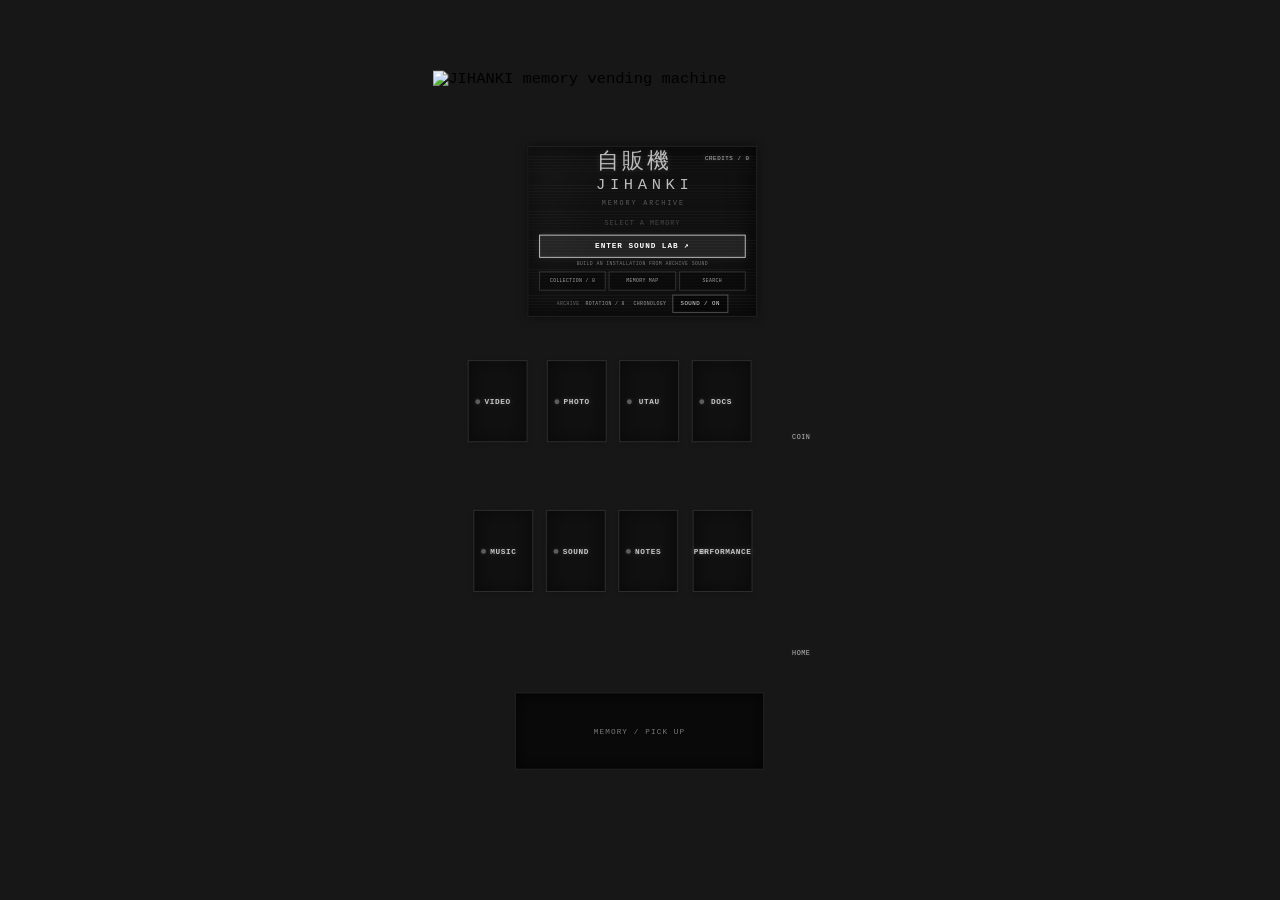
==== index.html @ b50c2c5e "Implement M72 quiet signal and document M71 source gate" ====
<!DOCTYPE html>
<html lang="en">

<head>
    <meta charset="UTF-8">

    <meta name="viewport" content="width=device-width, initial-scale=1.0, viewport-fit=cover">
    <meta name="description" content="An interactive archive disguised as a Japanese vending machine, preserving photographs, field recordings, experimental music, videos, texts and memories from Japan.">
    <link rel="canonical" href="https://ilyaminineli.github.io/jihanki-site/">

    <!-- Link previews: Open Graph (Telegram, Discord, Facebook) and X/Twitter. -->
    <meta property="og:type" content="website">
    <meta property="og:site_name" content="JIHANKI">
    <meta property="og:title" content="JIHANKI — Interactive Archive">
    <meta property="og:description" content="An interactive archive disguised as a Japanese vending machine, preserving photographs, field recordings, experimental music, videos, texts and memories from Japan.">
    <meta property="og:url" content="https://ilyaminineli.github.io/jihanki-site/">
    <meta property="og:image" content="https://ilyaminineli.github.io/jihanki-site/assets/jihanki.png">
    <meta property="og:image:secure_url" content="https://ilyaminineli.github.io/jihanki-site/assets/jihanki.png">
    <meta property="og:image:type" content="image/png">
    <meta property="og:image:width" content="429">
    <meta property="og:image:height" content="786">
    <meta property="og:image:alt" content="JIHANKI, an interactive memory archive presented as a Japanese vending machine.">

    <meta name="twitter:card" content="summary">
    <meta name="twitter:title" content="JIHANKI — Interactive Archive">
    <meta name="twitter:description" content="An interactive archive disguised as a Japanese vending machine, preserving photographs, field recordings, experimental music, videos, texts and memories from Japan.">
    <meta name="twitter:image" content="https://ilyaminineli.github.io/jihanki-site/assets/jihanki.png">
    <meta name="twitter:image:alt" content="JIHANKI, an interactive memory archive presented as a Japanese vending machine.">

    <script>
        /* Apply the 429 x 932 machine scale before the first mobile paint. */
        (function () {
            try {
                const root = document.documentElement;
                const width = Math.max(1, root.clientWidth || window.innerWidth || 429);
                const height = Math.max(1, window.innerHeight || 932);
                const widthScale = Math.min(width / 429, 1);
                const shortLandscape = width > height && height < 620;
                const scrollable = (width <= 560 || shortLandscape) && (932 * widthScale + 24 > height);
                const scale = scrollable ? widthScale : Math.min(widthScale, height / 932, 1);
                root.style.setProperty("--scale", String(scale));
                root.classList.toggle("machine-scroll", scrollable);
            } catch (_) { /* The controller applies the same sizing after startup. */ }
        })();
    </script>

    <title>自販機 — JIHANKI</title>

    <style>
        /* =========================================================
   JIHANKI
   Master coordinate system: 429 × 932
   This is the Figma/iPhone Pro Max composition.

   IMPORTANT:
   The PNG itself starts at:
       x = 0
       y = 73
       width = 429
       height = 786

   ALL interactive coordinates below remain VIEWPORT
   coordinates, exactly as in Figma.
========================================================= */

        * {
            box-sizing: border-box;
            -webkit-tap-highlight-color: transparent;
        }

        html,
        body {
            width: 100%;
            height: 100%;
            margin: 0;
            padding: 0;
            overflow: hidden;
            background: #171717;
            font-family: "Courier New", monospace;
        }

        button {
            font: inherit;
        }

        #viewport {
            position: fixed;
            left: 50%;
            top: 50%;
            width: 429px;
            height: 932px;

            transform:
                translate(-50%, -50%) scale(var(--scale, 1));

            transform-origin: center center;
        }

        /* =========================================================
   MACHINE IMAGE
========================================================= */

        #jihanki {
            position: absolute;
            left: 0;
            top: 73px;
            width: 429px;
            height: 786px;
            z-index: 1;
        }

        #machine-image {
            display: block;
            width: 429px;
            height: 786px;
            user-select: none;
            pointer-events: none;
        }

        /* =========================================================
   SCREEN
   EXACT FIGMA COORDINATES
========================================================= */

        #screen {
            position: absolute;

            left: 98px;
            top: 151px;
            width: 238px;
            height: 177px;

            overflow: hidden;

            background: rgba(0, 0, 0, .30);

            border: 1px solid rgba(255, 255, 255, .08);

            box-shadow:
                inset 0 0 30px rgba(0, 0, 0, .82),
                0 0 10px rgba(0, 0, 0, .60);

            z-index: 20;
        }

        #screen::before {
            content: "";
            position: absolute;
            inset: 0;
            pointer-events: none;
            z-index: 30;

            background:
                repeating-linear-gradient(0deg,
                    transparent 0px,
                    transparent 2px,
                    rgba(255, 255, 255, .035) 3px);
        }

        #screen::after {
            content: "";
            position: absolute;
            inset: 0;
            pointer-events: none;
            z-index: 31;

            background:
                linear-gradient(110deg,
                    rgba(255, 255, 255, .035),
                    transparent 35%);
        }

        #screen-content {
            position: relative;
            width: 100%;
            height: 100%;
            z-index: 20;
            overflow: hidden;
            color: rgba(220, 220, 220, .84);
        }

        /* =========================================================
   START SCREEN
========================================================= */

        .boot {
            position: absolute;
            inset: 0;

            display: flex;
            flex-direction: column;
            justify-content: center;
            align-items: center;

            text-align: center;

            animation: boot-flicker 5s infinite;
        }

        .boot-japanese {
            font-family:
                "Yu Mincho",
                "Hiragino Mincho ProN",
                serif;

            font-size: 27px;
            letter-spacing: .28em;
            margin-left: .28em;

            text-shadow: 0 0 7px rgba(220, 220, 220, .18);
        }

        .boot-title {
            margin-top: 4px;
            font-size: 16px;
            letter-spacing: .30em;
            margin-left: .30em;
        }

        .boot-subtitle {
            margin-top: 5px;
            font-size: 7px;
            letter-spacing: .28em;
            margin-left: .28em;
            opacity: .42;
        }

        .boot-loading {
            margin-top: 25px;
            font-size: 7px;
            letter-spacing: .15em;
            opacity: .3;
            animation: loading-blink 1.6s infinite;
        }

        @keyframes boot-flicker {

            0%,
            90%,
            100% {
                opacity: 1;
            }

            91% {
                opacity: .72;
            }

            92% {
                opacity: 1;
            }

            95% {
                opacity: .88;
            }
        }

        @keyframes loading-blink {

            0%,
            40% {
                opacity: .12;
            }

            50% {
                opacity: .55;
            }

            60%,
            100% {
                opacity: .25;
            }
        }

        /* =========================================================
   PRODUCTS
   EXACT FIGMA COORDINATES
========================================================= */

        #products {
            position: absolute;
            inset: 0;
            width: 429px;
            height: 932px;
            z-index: 50;
            pointer-events: none;
        }

        .product {
            position: absolute;

            width: 62px;
            height: 85px;

            padding: 0;

            border: 1px solid rgba(255, 255, 255, .13);

            /* More visible than the previous version, but still
       transparent enough for the physical machine to show. */
            background: rgba(3, 3, 3, .34);

            color: rgba(235, 235, 235, .82);

            font-family: "Courier New", monospace;
            font-size: 8px;
            font-weight: 600;
            letter-spacing: .08em;

            cursor: pointer;
            pointer-events: auto;

            text-shadow: 0 0 5px rgba(255, 255, 255, .25);

            box-shadow:
                inset 0 0 13px rgba(0, 0, 0, .45),
                0 2px 5px rgba(0, 0, 0, .20);

            transition:
                background .15s ease,
                color .15s ease,
                box-shadow .15s ease,
                transform .08s ease;
        }

        .product::before {
            content: "";

            position: absolute;
            left: 7px;
            top: 50%;

            width: 5px;
            height: 5px;

            transform: translateY(-50%);

            border-radius: 50%;

            background: rgba(220, 220, 220, .38);

            box-shadow: 0 0 4px rgba(255, 255, 255, .12);
        }

        .product-label {
            position: absolute;
            left: 50%;
            top: 50%;

            transform: translate(-50%, -50%);

            white-space: nowrap;
        }

        .product:hover,
        .product:focus-visible,
        .product:active {
            background: rgba(0, 0, 0, .55);
            color: #fff;

            box-shadow:
                inset 0 0 13px rgba(0, 0, 0, .55),
                0 0 8px rgba(255, 255, 255, .10);
        }

        .product:hover::before,
        .product:focus-visible::before {
            background: rgba(255, 255, 255, .9);
            box-shadow: 0 0 7px rgba(255, 255, 255, .7);
        }

        .product:active {
            transform: scale(.95);
        }

        /* ROW 1 */
        #video {
            left: 36px;
            top: 373px;
        }

        #photo {
            left: 118px;
            top: 373px;
        }

        #note {
            left: 193px;
            top: 373px;
        }

        #yokai {
            left: 268px;
            top: 373px;
        }

        /* ROW 2 — your new Figma coordinates */
        #music {
            left: 42px;
            top: 528px;
        }

        #sound {
            left: 117px;
            top: 528px;
        }

        #text {
            left: 192px;
            top: 528px;
        }

        #other {
            left: 269px;
            top: 528px;
        }

        /* =========================================================
   SIDE CONTROLS
   EXACT FIGMA COORDINATES
========================================================= */

        #controls {
            position: absolute;
            inset: 0;
            width: 429px;
            height: 932px;
            z-index: 60;
            pointer-events: none;
        }

        .machine-control {
            position: absolute;

            padding: 0;

            border: 1px solid rgba(255, 255, 255, .12);

            background: rgba(3, 3, 3, .34);

            color: rgba(235, 235, 235, .75);

            font-family: "Courier New", monospace;
            font-size: 7px;
            letter-spacing: .08em;

            cursor: pointer;
            pointer-events: auto;

            text-shadow: 0 0 5px rgba(255, 255, 255, .18);

            transition:
                background .15s,
                color .15s,
                transform .08s;
        }

        .machine-control:hover,
        .machine-control:focus-visible {
            background: rgba(0, 0, 0, .52);
            color: #fff;
        }

        .machine-control:active {
            transform: scale(.94);
        }

        /* Coin */
        #coin-button {
            left: 357px;
            top: 434px;
            width: 49px;
            height: 38px;
        }

        /* Home */
        #home-button {
            left: 357px;
            top: 657px;
            width: 49px;
            height: 38px;
        }

        /* =========================================================
   MEMORY / PICK-UP
   EXACT FIGMA COORDINATES
========================================================= */

        #memory-button {
            position: absolute;

            left: 85px;
            top: 717px;

            width: 258px;
            height: 80px;

            z-index: 60;

            border: 1px solid rgba(255, 255, 255, .10);

            background: rgba(0, 0, 0, .58);

            color: rgba(220, 220, 220, .52);

            font-family: "Courier New", monospace;
            font-size: 8px;
            letter-spacing: .14em;

            cursor: pointer;

            box-shadow: inset 0 0 18px rgba(0, 0, 0, .75);

            transition:
                color .2s,
                background .2s;
        }

        #memory-button:hover,
        #memory-button:focus-visible {
            background: rgba(0, 0, 0, .72);
            color: rgba(255, 255, 255, .82);
        }

        #memory-button:active {
            transform: scale(.98);
        }

        /* =========================================================
   ARCHIVE INSIDE CRT
========================================================= */

        .archive {
            width: 100%;
            height: 100%;
            padding: 12px;
            overflow-y: auto;
            scrollbar-width: none;
        }

        .archive::-webkit-scrollbar {
            display: none;
        }

        .archive-header {
            display: flex;
            justify-content: space-between;

            margin-bottom: 10px;
            padding-bottom: 5px;

            border-bottom: 1px solid rgba(255, 255, 255, .10);
        }

        .archive-title {
            font-size: 9px;
            letter-spacing: .15em;
        }

        .archive-status {
            font-size: 7px;
            opacity: .40;
        }

        .archive-item {
            display: block;
            width: 100%;

            margin-bottom: 5px;
            padding: 7px;

            border: 1px solid rgba(255, 255, 255, .08);

            background: rgba(0, 0, 0, .30);

            color: rgba(220, 220, 220, .72);

            font-family: "Courier New", monospace;
            font-size: 8px;

            text-align: left;

            cursor: pointer;
        }

        .archive-item:hover {
            background: rgba(255, 255, 255, .06);
            color: #fff;
        }

        .archive-item small {
            display: block;
            margin-top: 3px;
            opacity: .40;
            font-size: 6px;
        }

        /* =========================================================
   ARTIFACT / MEMORY VIEW
========================================================= */

        #artifact {
            position: fixed;
            inset: 0;

            z-index: 1000;

            display: none;

            justify-content: center;
            align-items: center;

            background: rgba(0, 0, 0, .90);
        }

        #artifact.open {
            display: flex;
        }

        .artifact-window {
            position: relative;

            width: min(90vw, 720px);
            max-height: 88vh;

            overflow: auto;

            padding: 22px;

            background: #090909;
            color: #ddd;

            border: 1px solid rgba(255, 255, 255, .14);

            box-shadow:
                0 0 40px rgba(0, 0, 0, .9),
                inset 0 0 30px rgba(255, 255, 255, .025);
        }

        #artifact-close {
            position: sticky;
            top: 0;
            float: right;

            width: 30px;
            height: 30px;

            border: 1px solid rgba(255, 255, 255, .15);

            background: #111;
            color: #aaa;

            cursor: pointer;
        }

        #artifact-content {
            clear: both;
            padding-top: 12px;
        }

        .artifact-title {
            margin: 0 0 8px;
            font-size: 18px;
            letter-spacing: .12em;
        }

        .artifact-meta {
            margin-bottom: 18px;
            color: #777;
            font-size: 11px;
        }

        .artifact-text {
            white-space: pre-wrap;
            line-height: 1.65;
            font-size: 13px;
        }

        .artifact-media {
            display: block;
            max-width: 100%;
            max-height: 65vh;
            margin: 0 auto;
        }

        .artifact-audio {
            width: 100%;
        }

        .artifact-video {
            display: block;
            width: 100%;
            max-height: 70vh;
            background: #000;
        }

        /* =========================================================
   SMALLER PHONES
   The canvas itself is still 429×932.
   Only the scale changes.
========================================================= */

        @media (max-height: 700px) {
            .artifact-window {
                max-height: 84vh;
            }
        }

        @media (max-width: 380px) {
            #screen {
                /* no geometry change — viewport scaling handles it */
            }
        }

        .archive-external-link {
            color: #ddd;
            text-decoration: underline;
            letter-spacing: .08em;
            font-size: 11px
        }

        .voicebank-artifact {
            max-width: 620px;
            margin: auto
        }

        .voicebank-artifact .artifact-media {
            max-height: 42vh
        }

        .voicebank-subtitle,
        .voicebank-context {
            color: #999;
            font-size: 11px;
            letter-spacing: .08em
        }
    </style>
    <link rel="stylesheet" href="css/archive-system.css">
</head>

<body>

    <div id="viewport">

        <!-- Physical machine -->
        <div id="jihanki">
            <img id="machine-image" src="assets/jihanki.png" alt="JIHANKI memory vending machine" draggable="false">
        </div>

        <!-- CRT -->
        <div id="screen">
            <div id="screen-content">
                <div class="boot">
                    <div class="boot-japanese">自販機</div>
                    <div class="boot-title">JIHANKI</div>
                    <div class="boot-subtitle">MEMORY ARCHIVE</div>
                    <div class="boot-loading">SELECT A MEMORY</div>
                </div>
            </div>
            <div id="credit-display" class="credit-display" role="status" aria-live="polite" aria-atomic="true">CREDITS
                / 0</div>
        </div>

        <!-- Eight archive slots -->
        <div id="products">

            <button class="product" id="video" data-category="video">
                <span class="product-label">VIDEO</span>
            </button>

            <button class="product" id="photo" data-category="photo">
                <span class="product-label">PHOTO</span>
            </button>

            <button class="product" id="note" data-category="utau">
                <span class="product-label">UTAU</span>
            </button>

            <button class="product" id="yokai" data-category="text">
                <span class="product-label">DOCS</span>
            </button>

            <button class="product" id="music" data-category="music">
                <span class="product-label">MUSIC</span>
            </button>

            <button class="product" id="sound" data-category="sound">
                <span class="product-label">SOUND</span>
            </button>

            <button class="product" id="text" data-category="text-index">
                <span class="product-label">NOTES</span>
            </button>

            <button class="product" id="other" data-category="performance">
                <span class="product-label">PERFORMANCE</span>
            </button>

        </div>

        <!-- Coin / Home -->
        <div id="controls">

            <button id="coin-button" class="machine-control" type="button" aria-label="Insert coin">
                COIN
            </button>

            <button id="home-button" class="machine-control" type="button" aria-label="Home">
                HOME
            </button>

        </div>

        <!-- Pick-up slot -->
        <button id="memory-button" type="button">
            MEMORY / PICK UP
        </button>

    </div>

    <div id="machine-announcer" class="sr-only" role="status" aria-live="polite" aria-atomic="true"></div>

    <!-- Large artifact viewer -->
    <div id="artifact" role="dialog" aria-modal="true" aria-label="JIHANKI archive memory" aria-hidden="true"
        tabindex="-1">
        <div class="artifact-window">

            <button id="artifact-close" type="button" aria-label="Close">
                ×
            </button>

            <div id="artifact-content"></div>

        </div>
    </div>

    <script src="data/archive.js"></script>
    <script src="js/categories.js"></script>
    <script src="js/events.js"></script>
    <script src="js/inventory.js"></script>
    <script src="js/relationships.js"></script>
    <script src="js/geography.js"></script>
    <script src="js/rotation.js"></script>
    <script src="js/temporal.js"></script>
    <script src="js/receipts.js"></script>
    <script src="js/collection.js"></script>
    <script src="js/museum.js"></script>
    <script src="js/audio.js"></script>
    <script src="js/markdown.js"></script>
    <script src="js/maintenance.js"></script>
    <script src="js/anomalies.js"></script>
    <script src="js/video.js"></script>
    <script src="js/personality.js"></script>
    <script src="js/discovery.js"></script>
    <script src="js/map.js"></script>
    <script src="js/field-impressions.js"></script>
    <script src="js/memory-traces.js"></script>
    <script src="js/quiet-signals.js"></script>
    <script src="js/soundscape.js"></script>
    <script src="js/interaction-model.js"></script>
    <script src="js/machine.js"></script>
    <script>
        if ("serviceWorker" in navigator && (location.protocol === "https:" || location.hostname === "localhost")) {
            window.addEventListener("load", () => navigator.serviceWorker.register("./sw.js").catch(() => {
                const status = document.getElementById("machine-announcer");
                if (status) status.textContent = "OFFLINE CACHE UNAVAILABLE";
            }));
        }
    </script>

</body>

</html>
---- css/archive-system.css ----
/* Supplemental CRT, receipt and service-terminal styling. */
#screen-content .archive {
    height: 100%;
    max-height: 100%;
    overflow-y: auto;
    overflow-x: hidden;
    -webkit-overflow-scrolling: touch;
    overscroll-behavior: contain;
    scrollbar-width: thin;
    scrollbar-color: rgba(255, 255, 255, .38) rgba(255, 255, 255, .04);
    padding-right: 7px
}

#screen-content .archive::-webkit-scrollbar {
    width: 5px;
    display: block
}

#screen-content .archive::-webkit-scrollbar-track {
    background: rgba(255, 255, 255, .035)
}

#screen-content .archive::-webkit-scrollbar-thumb {
    background: rgba(255, 255, 255, .34)
}

#screen-content .archive-group {
    margin: 10px 0 4px;
    padding: 5px 0 4px;
    border-bottom: 1px solid rgba(255, 255, 255, .13);
    font-size: 7px;
    line-height: 1.35;
    letter-spacing: .17em;
    color: rgba(255, 255, 255, .54);
    text-transform: uppercase
}

#screen-content .archive-item {
    padding: 7px 5px;
    touch-action: manipulation
}

#screen-content .archive-description {
    margin: 4px 0 0;
    color: rgba(255, 255, 255, .43);
    font-size: 7px;
    line-height: 1.45
}

.archive-stock {
    display: inline-block;
    margin-left: 6px;
    padding: 1px 3px;
    border: 1px solid rgba(255, 255, 255, .15);
    font-size: 6px;
    letter-spacing: .08em;
    opacity: .72
}

.archive-stock.status-restocking,
.archive-stock.status-sold-out {
    border-style: dashed;
    color: #aaa
}

.archive-stock.status-new {
    color: #fff;
    border-color: rgba(255, 255, 255, .5)
}

#artifact-body,
#artifact-content {
    min-height: 0
}

.markdown-rendered {
    overflow-wrap: anywhere
}

.markdown-rendered p {
    margin: 0 0 14px;
    line-height: 1.65
}

.markdown-rendered h1,
.markdown-rendered h2,
.markdown-rendered h3 {
    margin: 18px 0 9px;
    line-height: 1.25
}

.markdown-rendered ul,
.markdown-rendered ol {
    padding-left: 22px;
    margin: 0 0 14px
}

.markdown-rendered li {
    margin: 4px 0
}

.markdown-rendered hr {
    border: 0;
    border-top: 1px solid rgba(255, 255, 255, .12);
    margin: 18px 0
}

.markdown-image {
    display: block;
    max-width: 100%;
    max-height: 300px;
    object-fit: contain;
    margin: 0 0 16px
}

.markdown-audio {
    margin: 18px 0;
    padding: 10px 12px;
    border: 1px solid rgba(255, 255, 255, .09);
    background: rgba(255, 255, 255, .025)
}

.markdown-audio-label {
    font-size: 10px;
    letter-spacing: .1em;
    color: #aaa;
    margin-bottom: 7px
}

.markdown-audio audio {
    width: 100%
}

.markdown-link,
.archive-external-link {
    color: inherit;
    text-decoration: underline
}

#artifact-body audio.artifact-audio,
#artifact-body video.artifact-video,
#artifact-body .markdown-audio audio {
    display: block;
    width: 100%;
    max-width: 620px;
    margin: 18px auto;
    padding: 7px;
    border: 1px solid rgba(255, 255, 255, .13);
    border-radius: 0;
    background: #050505;
    filter: grayscale(1) contrast(.92);
    box-shadow: inset 0 0 18px rgba(255, 255, 255, .025), 0 0 16px rgba(0, 0, 0, .65)
}

#artifact-body audio.artifact-audio {
    height: 46px
}

#artifact-body video.artifact-video {
    max-height: 65vh;
    object-fit: contain
}

#artifact-body .artifact-media {
    display: block;
    max-width: 100%;
    max-height: 65vh;
    margin: 16px auto;
    border: 1px solid rgba(255, 255, 255, .12);
    filter: grayscale(.2) contrast(.95)
}

#artifact-body .artifact-caption {
    max-width: 620px;
    margin: 9px auto 0;
    color: rgba(255, 255, 255, .48);
    font-size: 10px;
    line-height: 1.55
}

.artifact-actions {
    display: flex;
    flex-wrap: wrap;
    gap: 8px;
    margin: 18px 0 8px
}

.artifact-actions button,
.receipt-actions button,
.service-button,
.service-footer button {
    border: 1px solid rgba(255, 255, 255, .18);
    background: #111;
    color: #ccc;
    padding: 7px 9px;
    font: 9px "Courier New", monospace;
    letter-spacing: .08em;
    cursor: pointer
}

.artifact-actions button:hover,
.receipt-actions button:hover,
.service-button:hover {
    background: #222;
    color: white
}

.artifact-unavailable {
    margin: 12px 0;
    padding: 10px;
    border: 1px dashed rgba(255, 255, 255, .24);
    color: #aaa;
    font-size: 10px;
    line-height: 1.5
}

.artifact-relations,
.artifact-locations {
    margin: 18px 0;
    padding-top: 10px;
    border-top: 1px solid rgba(255, 255, 255, .1)
}

.artifact-section-label {
    display: block;
    margin-bottom: 7px;
    color: #777;
    font-size: 9px;
    letter-spacing: .14em
}

.relation-link,
.location-link {
    display: inline-block;
    margin: 3px 4px 3px 0;
    padding: 5px 7px;
    border: 1px solid rgba(255, 255, 255, .14);
    background: #0b0b0b;
    color: #ccc;
    font: 9px "Courier New", monospace;
    cursor: pointer
}

.relation-link:hover,
.location-link:hover {
    color: #fff;
    border-color: #777
}

.receipt-ticket {
    max-width: 330px;
    margin: 0 auto 20px;
    padding: 16px 18px;
    background: #e9e7df;
    color: #181818;
    font: 10px/1.5 "Courier New", monospace;
    box-shadow: 0 7px 22px rgba(0, 0, 0, .45);
    position: relative
}

.receipt-ticket:after {
    content: "";
    position: absolute;
    left: 0;
    right: 0;
    bottom: -5px;
    height: 7px;
    background: linear-gradient(135deg, #e9e7df 50%, transparent 50%) 0 0/10px 10px repeat-x
}

.receipt-top {
    text-align: center;
    font-size: 17px;
    font-weight: bold;
    letter-spacing: .12em
}

.receipt-top span {
    display: block;
    font-size: 11px
}

.receipt-rule {
    border-top: 1px dashed #777;
    margin: 10px 0
}

.receipt-heading {
    text-align: center;
    font-weight: bold;
    letter-spacing: .13em;
    margin-bottom: 12px
}

.receipt-row {
    display: flex;
    flex-direction: column;
    margin: 7px 0;
    overflow-wrap: anywhere
}

.receipt-row span,
.receipt-code-label {
    font-size: 8px;
    color: #666;
    letter-spacing: .1em
}

.receipt-row strong {
    font-weight: bold
}

.receipt-code {
    text-align: center;
    font-size: 17px;
    letter-spacing: .08em;
    font-weight: bold;
    margin: 6px 0 10px;
    overflow-wrap: anywhere
}

.receipt-statement {
    text-align: center;
    font-weight: bold;
    letter-spacing: .08em
}

.receipt-actions {
    display: flex;
    justify-content: center;
    gap: 8px;
    margin-top: 12px
}

.receipt-actions button {
    border-color: #777;
    background: transparent;
    color: #222;
    padding: 5px 8px
}

.service-terminal {
    height: 100%;
    display: flex;
    flex-direction: column;
    font: 7px/1.35 "Courier New", monospace;
    color: rgba(230, 230, 230, .82)
}

.service-head,
.service-footer {
    display: flex;
    justify-content: space-between;
    align-items: center;
    padding: 4px 0;
    border-bottom: 1px solid rgba(255, 255, 255, .14);
    letter-spacing: .08em
}

.service-footer {
    border-top: 1px solid rgba(255, 255, 255, .14);
    border-bottom: 0;
    margin-top: auto
}

.service-indicator {
    color: #aaa
}

.service-nav {
    display: flex;
    flex-wrap: wrap;
    gap: 3px;
    padding: 5px 0
}

.service-button {
    padding: 4px 5px;
    font-size: 6px
}

.service-current {
    padding: 4px 0;
    border-bottom: 1px solid rgba(255, 255, 255, .12);
    letter-spacing: .15em;
    color: #fff
}

.service-body {
    flex: 1;
    min-height: 0;
    overflow: auto;
    padding: 5px 0
}

.service-record {
    display: block;
    width: 100%;
    padding: 5px 4px;
    border-bottom: 1px solid rgba(255, 255, 255, .08);
    text-align: left;
    color: #ccc;
    font: 7px/1.35 "Courier New", monospace
}

.service-record small {
    display: block;
    margin-top: 2px;
    color: #777;
    font-size: 6px;
    overflow-wrap: anywhere
}

.service-record-button {
    background: transparent;
    border-left: 0;
    border-right: 0;
    border-top: 0;
    cursor: pointer
}

.service-note {
    padding: 8px 4px;
    color: #777;
    line-height: 1.5
}

.service-line {
    display: flex;
    justify-content: space-between;
    padding: 3px 4px;
    border-bottom: 1px solid rgba(255, 255, 255, .08)
}

.service-subhead {
    margin: 8px 0 4px;
    color: #aaa;
    letter-spacing: .1em
}

.service-grid {
    display: grid;
    grid-template-columns: 1fr 1fr;
    gap: 4px
}

.service-grid>div {
    padding: 5px;
    border: 1px solid rgba(255, 255, 255, .1);
    font-size: 6px
}

.service-grid strong {
    display: block;
    margin-top: 3px;
    font-size: 12px
}

.service-footer button {
    padding: 3px 6px;
    font-size: 6px
}

.video-artifact {
    width: 100%;
    max-width: 900px;
    margin: auto
}

.video-artifact-meta {
    margin: 0 0 8px;
    color: rgba(255, 255, 255, .35);
    font-size: 8px;
    letter-spacing: .11em;
    text-transform: uppercase
}

.video-artifact-description {
    margin: 0 0 16px;
    padding: 13px 14px;
    border-left: 2px solid rgba(255, 255, 255, .38);
    background: rgba(255, 255, 255, .025);
    color: rgba(255, 255, 255, .68);
    font: 11px/1.65 "Courier New", monospace;
    max-height: 34vh;
    overflow: auto
}

.video-artifact-description-label {
    display: block;
    margin-bottom: 7px;
    color: rgba(255, 255, 255, .32);
    font-size: 8px;
    letter-spacing: .16em;
    text-transform: uppercase
}

.video-artifact-voices {
    margin: -7px 0 13px;
    color: rgba(255, 255, 255, .42);
    font-size: 8px;
    letter-spacing: .12em;
    text-transform: uppercase
}

.video-artifact-frame {
    display: block;
    width: 100%;
    max-height: 68vh;
    background: #000;
    border: 1px solid rgba(255, 255, 255, .13);
    object-fit: contain
}

@media(max-width:560px) {
    .video-artifact-description {
        font-size: 10px;
        max-height: 36vh
    }

    .video-artifact-frame {
        max-height: 58vh
    }

    .receipt-ticket {
        max-width: 280px
    }
}

@media(prefers-reduced-motion:reduce) {

    *,
    *::before,
    *::after {
        scroll-behavior: auto !important;
        animation-duration: .01ms !important;
        animation-iteration-count: 1 !important;
        transition-duration: .01ms !important
    }
}

.project-cover {
    display: block;
    width: min(100%, 430px);
    max-height: 48vh;
    object-fit: contain;
    margin: 8px auto 18px;
    border: 1px solid rgba(255, 255, 255, .13)
}

/* M28 — daily rotating fragments and non-destructive residue */
.home-actions {
    display: flex;
    justify-content: center;
    gap: 4px;
    margin-top: 8px
}

.home-actions button,
.home-audio {
    padding: 3px 5px;
    border: 1px solid rgba(255, 255, 255, .16);
    background: rgba(0, 0, 0, .34);
    color: rgba(235, 235, 235, .65);
    font: 6px "Courier New", monospace;
    letter-spacing: .07em;
    cursor: pointer
}

.home-actions button:hover,
.home-audio:hover {
    color: #fff;
    background: rgba(255, 255, 255, .08)
}

.home-audio {
    margin-top: 4px;
    font-size: 5px;
    opacity: .7
}

.rotation-residue {
    opacity: .58;
    border-style: dashed !important
}

.rotation-residue .archive-description {
    opacity: .72
}

.rotation-note {
    margin: 8px 3px 3px;
    padding: 6px 5px;
    border-top: 1px dashed rgba(255, 255, 255, .12);
    color: rgba(255, 255, 255, .35);
    font-size: 6px;
    line-height: 1.45;
    letter-spacing: .06em
}

/* M33 — anonymous visitor collection */
.collection-summary {
    margin: -3px 0 7px;
    color: rgba(255, 255, 255, .4);
    font-size: 6px;
    letter-spacing: .08em;
    line-height: 1.45
}

.collection-item {
    position: relative;
    padding-right: 34px
}

.collection-count {
    position: absolute;
    right: 7px;
    top: 7px;
    color: rgba(255, 255, 255, .48);
    font-size: 7px
}

.collection-empty {
    color: rgba(255, 255, 255, .45);
    text-align: center;
    padding: 14px 5px
}

.collection-actions {
    display: flex;
    justify-content: flex-end;
    gap: 4px;
    padding: 7px 0 3px;
    border-top: 1px solid rgba(255, 255, 255, .1);
    margin-top: 7px
}

.collection-actions button {
    padding: 4px 6px;
    border: 1px solid rgba(255, 255, 255, .16);
    background: #101010;
    color: #aaa;
    font: 6px "Courier New", monospace;
    letter-spacing: .07em;
    cursor: pointer
}

.collection-actions button:hover {
    color: #fff;
    background: #222
}

.service-terminal .collection-actions {
    justify-content: flex-start
}

@media(prefers-reduced-motion:reduce) {

    .boot,
    .boot-loading {
        animation: none !important
    }
}

/* M35 / M38 — persistent credits, status announcements and accessible focus. */
.credit-display {
    position: absolute;
    top: 5px;
    right: 7px;
    z-index: 40;
    color: rgba(255, 255, 255, .56);
    font: 6px "Courier New", monospace;
    letter-spacing: .1em;
    pointer-events: none;
    text-shadow: 0 0 5px rgba(255, 255, 255, .3)
}

.artifact-credit-status {
    display: block;
    align-self: center;
    margin-right: auto;
    color: #888;
    font: 9px "Courier New", monospace;
    letter-spacing: .08em
}

.artifact-feedback {
    min-height: 1.4em;
    margin: 12px 0 3px;
    color: #bbb;
    font: 10px/1.5 "Courier New", monospace;
    letter-spacing: .04em
}

.artifact-actions {
    align-items: center
}

.sr-only {
    position: absolute !important;
    width: 1px !important;
    height: 1px !important;
    padding: 0 !important;
    margin: -1px !important;
    overflow: hidden !important;
    clip: rect(0, 0, 0, 0) !important;
    white-space: nowrap !important;
    border: 0 !important
}

button:focus-visible,
a:focus-visible,
input:focus-visible,
select:focus-visible,
textarea:focus-visible,
audio[controls]:focus-visible,
video[controls]:focus-visible,
[contenteditable="true"]:focus-visible {
    outline: 2px solid #ddd !important;
    outline-offset: 3px !important
}

/* M43–M48 — discovery, map, personality, collectibles and installation panels */
.home-actions { flex-wrap:wrap; max-width:220px; margin-left:auto; margin-right:auto; }
.home-actions button { min-width:54px; }
.boot-loading { max-width:210px; line-height:1.45; margin-top:13px; }
.exploration-panel { color:#ddd; font-family:"Courier New",monospace; }
.exploration-heading { margin:0 0 18px; border-bottom:1px solid rgba(255,255,255,.14); padding-bottom:10px; }
.exploration-heading>span,.map-eyebrow { display:block; color:#777; font-size:9px; letter-spacing:.16em; }
.exploration-heading h1 { margin:6px 0 0; font-size:17px; letter-spacing:.12em; font-weight:400; }
.exploration-empty,.exploration-footnote { color:#777; font-size:11px; line-height:1.6; padding:12px 2px; }
.exploration-return { margin-bottom:12px; }
.exploration-return button,.map-mode-switch button,.installation-actions button {
  border:1px solid rgba(255,255,255,.18); background:#111; color:#bbb; padding:7px 10px;
  font:10px "Courier New",monospace; letter-spacing:.08em; cursor:pointer;
}
.archive-search-label { display:block; margin-bottom:7px; color:#888; font-size:10px; letter-spacing:.1em; }
#archive-search-input { width:100%; border:1px solid rgba(255,255,255,.2); background:#111; color:#eee; padding:11px;
  font:13px "Courier New",monospace; outline-offset:3px; }
.archive-search-results { margin-top:12px; display:grid; gap:5px; }
.search-result { display:grid; grid-template-columns:30px 1fr; gap:2px 8px; text-align:left; padding:10px; color:#ddd;
  background:#101010; border:1px solid rgba(255,255,255,.1); cursor:pointer; font:12px "Courier New",monospace; }
.search-result>span { grid-row:span 2; color:#777; }.search-result small { color:#777; font-size:9px; }
.archaeology-root { padding:14px; border:1px solid rgba(255,255,255,.22); background:rgba(255,255,255,.035); display:grid; gap:7px; }
.archaeology-root>span,.archaeology-branch-label,.archaeology-places>span { color:#777; font-size:9px; letter-spacing:.14em; }
.archaeology-root strong { font-size:16px; font-weight:400; }.archaeology-root small { color:#777; font-size:10px; }
.archaeology-branch-label { margin:19px 0 7px; }
.archaeology-node { width:100%; display:grid; grid-template-columns:30px 1fr 18px; align-items:center; text-align:left; gap:8px;
  padding:10px 8px; margin:0 0 5px; background:#0e0e0e; border:1px solid rgba(255,255,255,.1); color:#ddd; cursor:pointer; }
.archaeology-index,.archaeology-arrow { color:#777; font-size:10px; }
.archaeology-node-copy { display:grid; gap:5px; }.archaeology-node-copy strong { font:12px/1.4 "Courier New",monospace; }
.archaeology-node-copy small { color:#777; font-size:9px; letter-spacing:.08em; }
.archaeology-places { margin-top:18px; padding-top:12px; border-top:1px solid rgba(255,255,255,.1); }
.archaeology-places button,.map-place-list button { margin:7px 5px 0 0; padding:6px 8px; border:1px solid rgba(255,255,255,.12);
  background:#111; color:#bbb; cursor:pointer; font:10px "Courier New",monospace; }
.memory-map-panel { width:100%; }
.map-toolbar { display:flex; justify-content:space-between; align-items:flex-end; gap:12px; margin-bottom:12px; }
.map-toolbar>div:first-child { display:grid; gap:6px; }.map-toolbar strong { font-size:15px; letter-spacing:.1em; font-weight:400; }
.map-mode-switch { display:flex; gap:4px; }.map-mode-switch button { padding:6px 8px; font-size:9px; }
.map-mode-switch button[aria-pressed="true"] { border-color:rgba(255,255,255,.58); color:#fff; }
.map-canvas { position:relative; min-height:340px; border:1px solid rgba(255,255,255,.14); overflow:hidden;
  background:radial-gradient(ellipse at 46% 55%,rgba(140,140,140,.13),transparent 52%),
  repeating-linear-gradient(0deg,transparent 0 23px,rgba(255,255,255,.035) 24px),
  repeating-linear-gradient(90deg,transparent 0 23px,rgba(255,255,255,.035) 24px),#080808; }
.map-canvas:before { content:""; position:absolute; left:28%; top:18%; width:43%; height:68%; border-radius:47% 53% 58% 42%;
  border:1px dashed rgba(255,255,255,.1); transform:rotate(-18deg); }
.map-region-label { position:absolute; color:rgba(255,255,255,.2); font-size:8px; letter-spacing:.18em; }
.map-label-west { left:8px; bottom:8px; }.map-label-east { right:8px; top:8px; }
.map-connections { position:absolute; inset:0; width:100%; height:100%; pointer-events:none; }
.map-connections line { stroke:rgba(215,215,215,.22); stroke-width:.38; stroke-dasharray:1.4 1.5; }
.map-memory-mode .map-connections line { stroke:rgba(240,240,240,.62); stroke-width:.65; stroke-dasharray:2 1; }
.map-pin { position:absolute; z-index:2; transform:translate(-50%,-50%); display:grid; justify-items:center; gap:3px;
  min-width:75px; padding:4px 5px; border:0; background:rgba(0,0,0,.74); color:#ddd; cursor:pointer; text-align:center;
  font:9px "Courier New",monospace; }
.map-pin-dot { width:7px; height:7px; border:1px solid #ddd; border-radius:50%; box-shadow:0 0 8px rgba(255,255,255,.28); }
.map-pin strong { font-size:9px; font-weight:400; line-height:1.2; }.map-pin small { color:#777; font-size:7px; }
.map-disclaimer { color:#777; font-size:9px; line-height:1.5; letter-spacing:.06em; }
.map-place-list { display:flex; flex-wrap:wrap; gap:3px; }.map-place-list button { margin:0; }.map-place-list small { color:#777; margin-left:4px; }
.collectible-object { max-width:520px; margin:0 auto 20px; padding:14px 16px; border:1px solid rgba(255,255,255,.24);
  background:linear-gradient(135deg,rgba(255,255,255,.055),transparent 58%),#101010; box-shadow:inset 0 0 22px rgba(255,255,255,.025); }
.collectible-top,.collectible-bottom { display:flex; justify-content:space-between; gap:12px; color:#777; font-size:8px; letter-spacing:.12em; }
.collectible-title { margin:20px 0 12px; color:#eee; font-size:14px; letter-spacing:.1em; }
.collectible-inscription { min-height:38px; color:#aaa; font:italic 11px/1.65 Georgia,serif; }
.collectible-bottom { padding-top:16px; margin-top:14px; border-top:1px dashed rgba(255,255,255,.16); }
.collectible-bottom strong { color:#ddd; }.collectible-object>button { margin-top:12px; padding:6px 8px; border:1px solid rgba(255,255,255,.13);
  color:#aaa; background:#090909; font:9px "Courier New",monospace; cursor:pointer; }
.media-metadata { display:flex; flex-wrap:wrap; gap:7px 16px; margin:12px 0 5px; color:#777; font-size:9px; letter-spacing:.08em; }
.media-metadata b { color:#bbb; font-weight:400; }.media-load-status { margin:5px 0; color:#aaa; font-size:10px; }
.media-load-status button,.artifact-media-status button { border:1px solid #555; background:#111; color:#ddd; padding:5px 8px; cursor:pointer; font:9px "Courier New",monospace; margin-left:6px; }
.artifact-media-status { display:block; margin:8px 0; color:#aaa; font-size:10px; }
.markdown-image-frame { display:block; }
.temporal-record-media > .temporal-image-status {
  position:absolute; z-index:2; right:4px; bottom:4px; left:4px;
  margin:0; padding:3px 4px; background:rgba(0,0,0,.82);
  color:#ddd; font:7px/1.35 "Courier New",monospace; text-align:left;
}
.voicebank-image,.artifact-photo { margin:0; }.memory-map-panel button:hover,.search-result:hover,.archaeology-node:hover { background:#1b1b1b; color:#fff; }
.sound-installation h2 { font-size:18px; letter-spacing:.1em; font-weight:400; margin:10px 0 6px; }
.sound-installation>p { color:#777; font-size:11px; line-height:1.6; }
.installation-tracks { display:grid; gap:8px; margin:16px 0; }.installation-track { padding:10px; border:1px solid rgba(255,255,255,.12); background:#0e0e0e; }
.installation-track>label:first-child { display:flex; align-items:flex-start; gap:9px; cursor:pointer; }
.installation-track>label:first-child span { display:grid; gap:5px; }.installation-track strong { font-size:11px; font-weight:400; }
.installation-track small { color:#777; font-size:9px; }
.installation-volume,.installation-loop { display:inline-flex; align-items:center; gap:7px; color:#777; font-size:8px; margin:9px 12px 0 0; }
.installation-volume input { width:90px; }.installation-actions { display:flex; gap:6px; }.installation-status { margin-top:12px; color:#999; font-size:10px; }
.artifact-relations .relation-link small { display:block; color:#777; font-size:8px; letter-spacing:.1em; margin-bottom:4px; }
.relation-empty { display:block; padding:7px 0; color:#777; font-size:9px; }
.artifact-relations .archaeology-open { color:#ddd; border-color:rgba(255,255,255,.22); }
@media(max-width:560px) { .artifact-window { width:96vw; max-height:92vh; padding:15px; } .map-canvas { min-height:300px; }
  .map-pin { min-width:65px; }.map-pin strong { font-size:8px; }.map-pin small { font-size:6px; } }
@media(max-height:550px) and (orientation:landscape) {
  body.compact-landscape { overflow-y:auto; height:auto; min-height:100%; }
  body.compact-landscape .artifact-window { max-height:94vh; }
}

.personality-grid { display:grid; grid-template-columns:repeat(2,minmax(0,1fr)); gap:6px; }
.personality-grid>div { display:grid; gap:6px; padding:10px; border:1px solid rgba(255,255,255,.12); background:#0e0e0e; }
.personality-grid span { color:#777; font-size:8px; letter-spacing:.1em; }
.personality-grid strong { color:#ddd; font-size:16px; font-weight:400; overflow-wrap:anywhere; }
.personality-actions { margin-top:18px; padding-top:12px; border-top:1px solid rgba(255,255,255,.12); }
.personality-actions p { color:#777; font-size:9px; line-height:1.5; }
.personality-actions button { padding:7px 9px; border:1px solid rgba(255,255,255,.18); background:#111; color:#bbb; font:9px "Courier New",monospace; cursor:pointer; }
.collectible-list-item { overflow-wrap:anywhere; }
@media(max-height:620px) and (orientation:landscape) {
  body.compact-landscape { overflow-y:auto; height:auto; min-height:100%; }
}


/* M42 — device access, map composition and media recovery */
html.machine-scroll,html.machine-scroll body {
  height:auto; min-height:100%; overflow-x:hidden; overflow-y:auto; overscroll-behavior-y:contain;
}
body.compact-canvas { overflow-x:hidden; overflow-y:auto; }
button,input,select { touch-action:manipulation; }
#coin-button,#home-button { width:60px!important; height:60px!important; border-color:transparent!important; background:transparent!important; }
#coin-button { left:351.5px!important; top:423px!important; }
#home-button { left:351.5px!important; top:646px!important; }
#coin-button:hover,#home-button:hover,#coin-button:focus-visible,#home-button:focus-visible {
  background:rgba(255,255,255,.035)!important; border-color:rgba(255,255,255,.2)!important;
}
.artifact-window { max-height:calc(100dvh - env(safe-area-inset-top) - env(safe-area-inset-bottom) - 16px);
  overscroll-behavior:contain; -webkit-overflow-scrolling:touch; }
.map-canvas { isolation:isolate; }
.map-place-list { display:grid; grid-template-columns:repeat(2,minmax(0,1fr)); gap:5px; margin-top:10px; }
.map-place-list button { display:flex; align-items:center; gap:8px; min-height:42px; margin:0; padding:8px;
  text-align:left; width:100%; font-size:9px; overflow-wrap:anywhere; }
.map-place-list button>span { color:#777; flex:0 0 20px; }
.map-place-list button>strong { flex:1; font-weight:400; }
.map-place-list button>small { color:#777; white-space:nowrap; }
.map-pin-index { display:none; }
@media(max-width:560px) {
  .map-canvas { min-height:270px; }
  .map-pin { display:flex; align-items:center; justify-content:center; width:36px; height:36px; min-width:36px; padding:0;
    border:1px solid rgba(255,255,255,.55); border-radius:50%; background:rgba(0,0,0,.88); }
  .map-pin-index { display:block; color:#eee; font-size:9px; letter-spacing:.05em; }
  .map-pin-dot,.map-pin strong,.map-pin small { display:none; }
  .map-place-list { grid-template-columns:repeat(2,minmax(0,1fr)); }
  .map-place-list button { min-height:46px; }
  .map-toolbar { align-items:flex-start; flex-wrap:wrap; }
  .map-mode-switch button { min-height:40px; min-width:64px; }
  .artifact-window { padding-bottom:calc(15px + env(safe-area-inset-bottom)); }
}
@media(orientation:landscape) and (max-height:620px) {
  html.machine-scroll,html.machine-scroll body { overflow-y:auto; }
  .artifact-window { max-height:calc(100dvh - 12px); }
}


/* M47 — personal museum */
.museum-tabs { display:flex; flex-wrap:wrap; gap:5px; padding:0 0 12px; border-bottom:1px solid rgba(255,255,255,.12); }
.museum-tabs button { min-height:44px; padding:7px 9px; border:1px solid rgba(255,255,255,.14); background:#101010; color:#888;
  font:9px "Courier New",monospace; letter-spacing:.08em; cursor:pointer; }
.museum-tabs button[aria-pressed="true"] { border-color:#bbb; color:#eee; background:#1a1a1a; }
.museum-content { padding-top:14px; }
.museum-intro { padding:14px; border:1px solid rgba(255,255,255,.16); background:linear-gradient(120deg,rgba(255,255,255,.05),transparent); }
.museum-intro>span,.museum-section-heading { color:#777; font-size:9px; letter-spacing:.14em; }
.museum-intro p { margin:8px 0 0; max-width:620px; color:#bbb; font:12px/1.6 Georgia,serif; }
.museum-stats { display:grid; grid-template-columns:repeat(4,minmax(0,1fr)); gap:5px; margin:10px 0 18px; }
.museum-stats>div { display:grid; gap:7px; padding:10px 8px; border:1px solid rgba(255,255,255,.1); background:#0d0d0d; }
.museum-stats span { color:#777; font-size:8px; line-height:1.3; letter-spacing:.08em; }
.museum-stats strong { color:#eee; font-size:19px; font-weight:400; }
.museum-section-heading { margin:18px 0 8px; }
.museum-row,.museum-object-row { display:grid; width:100%; gap:5px; margin:0 0 5px; padding:10px; text-align:left; color:#ddd;
  border:1px solid rgba(255,255,255,.1); background:#0f0f0f; cursor:pointer; font:11px "Courier New",monospace; }
.museum-row small,.museum-object-row small { color:#777; font-size:9px; }
.museum-toolbar { display:grid; grid-template-columns:1.2fr 1fr 1fr; gap:7px; margin-bottom:12px; }
.museum-toolbar label,.museum-create-shelf>label { display:grid; gap:5px; color:#777; font-size:8px; letter-spacing:.1em; }
.museum-toolbar input,.museum-toolbar select,.museum-create-shelf input,.museum-shelf-picker select { width:100%; min-width:0; min-height:44px;
  padding:8px; color:#ddd; background:#0d0d0d; border:1px solid rgba(255,255,255,.18); font:10px "Courier New",monospace; }
.museum-list { display:grid; gap:5px; }
.museum-record { display:grid; grid-template-columns:26px 1fr auto; align-items:start; gap:4px 7px; padding:10px; }
.museum-record-number { color:#777; grid-row:span 2; }.museum-record-title { color:#ddd; overflow-wrap:anywhere; }
.museum-record small { grid-column:2 / -1; }.museum-empty { margin-top:12px; }
.museum-object-row { min-height:70px; }.museum-object-row strong { font-weight:400; }
.museum-object-stamp { color:#888; font-size:8px; letter-spacing:.1em; }
.museum-create-shelf { padding:12px; margin-bottom:14px; border:1px solid rgba(255,255,255,.13); }
.museum-create-shelf>div { display:flex; gap:6px; margin-top:6px; }
.museum-create-shelf button,.museum-actions button,.museum-care-section button,.museum-artifact-tools button {
  min-height:44px; padding:8px 10px; border:1px solid rgba(255,255,255,.18); background:#111; color:#ddd; font:9px "Courier New",monospace; cursor:pointer;
}
.museum-shelf { margin:0 0 12px; padding:12px; border:1px solid rgba(255,255,255,.13); background:#0d0d0d; }
.museum-shelf header { display:flex; justify-content:space-between; align-items:center; gap:10px; padding-bottom:9px; border-bottom:1px solid rgba(255,255,255,.12); }
.museum-shelf header>div { display:grid; gap:5px; }.museum-shelf header strong { font-size:12px; font-weight:400; }
.museum-shelf header small,.museum-shelf-empty { color:#777; font-size:9px; }
.museum-shelf header button { width:44px; height:44px; border:1px solid rgba(255,255,255,.15); background:#111; color:#bbb; cursor:pointer; }
.museum-shelf-item { display:flex; gap:5px; padding-top:7px; }
.museum-shelf-item button:first-child { flex:1; min-height:44px; overflow-wrap:anywhere; text-align:left; border:0; background:transparent; color:#ccc; cursor:pointer; }
.museum-shelf-item button:last-child { width:44px; border:1px solid rgba(255,255,255,.12); color:#aaa; background:#111; }
.museum-shelf-empty { line-height:1.5; }
.museum-care-section { padding:12px; margin-bottom:10px; border:1px solid rgba(255,255,255,.13); background:#0d0d0d; }
.museum-care-section h2 { margin:0 0 7px; color:#aaa; font-size:11px; font-weight:400; letter-spacing:.12em; }
.museum-care-section p,.museum-storage-note { color:#777; font-size:10px; line-height:1.5; }
.museum-care-section button { margin:4px 5px 4px 0; }
.museum-actions { margin-top:12px; padding-top:10px; border-top:1px solid rgba(255,255,255,.1); }
.museum-artifact-tools { display:flex; flex-wrap:wrap; align-items:center; gap:6px; width:100%; margin:8px 0; }
.museum-shelf-picker { display:grid; gap:4px; color:#777; font-size:8px; letter-spacing:.08em; }
.museum-shelf-picker select { min-width:140px; }.museum-storage-note { margin-top:14px; }
#artifact-close { width:44px; height:44px; }
@media(max-width:560px) {
  .museum-tabs { display:grid; grid-template-columns:repeat(4,minmax(0,1fr)); }
  .museum-tabs button { min-width:0; padding:7px 3px; font-size:8px; }
  .museum-stats { grid-template-columns:repeat(2,minmax(0,1fr)); }
  .museum-toolbar { grid-template-columns:1fr 1fr; }.museum-toolbar label:first-child { grid-column:1 / -1; }
  .museum-create-shelf>div { flex-direction:column; }.museum-artifact-tools button { min-height:44px; }
}


/* M50 — static chronology and visitor-local time */
.temporal-archive { color:#ddd; font-family:"Courier New",monospace; }
.temporal-now { display:grid; gap:7px; padding:14px; border:1px solid rgba(255,255,255,.17);
  background:linear-gradient(130deg,rgba(255,255,255,.06),transparent 70%),#0d0d0d; }
.temporal-now>span,.temporal-companion>span,.temporal-range>span,.temporal-timeline-heading {
  color:#777; font-size:9px; letter-spacing:.13em; }
.temporal-now>strong { font-size:25px; font-weight:400; letter-spacing:.12em; }
.temporal-now p { margin:0; color:#bbb; font-size:11px; }
.temporal-now small { color:#666; font-size:8px; line-height:1.5; }
.temporal-companion { margin:12px 0 18px; padding:12px; border:1px solid rgba(255,255,255,.13); }
.temporal-companion>p,.temporal-range p,.temporal-footnote { color:#777; font-size:9px; line-height:1.6; }
.temporal-summary { display:grid; grid-template-columns:repeat(3,minmax(0,1fr)); gap:5px; margin:12px 0; }
.temporal-summary>div { display:grid; gap:7px; min-width:0; padding:10px 8px; border:1px solid rgba(255,255,255,.1); background:#0d0d0d; }
.temporal-summary span { color:#777; font-size:8px; line-height:1.35; letter-spacing:.08em; }
.temporal-summary strong { color:#eee; font-size:18px; font-weight:400; }
.temporal-range { margin:13px 0 20px; padding:12px; border-left:2px solid rgba(255,255,255,.25); background:rgba(255,255,255,.025); }
.temporal-range>strong { display:block; margin-top:7px; color:#ddd; font-size:11px; font-weight:400; overflow-wrap:anywhere; }
.temporal-timeline-heading { margin:20px 0 8px; padding-bottom:8px; border-bottom:1px solid rgba(255,255,255,.14); }
.temporal-year,.temporal-unplaced { margin:0 0 7px; border:1px solid rgba(255,255,255,.12); background:#0d0d0d; }
.temporal-year>summary,.temporal-unplaced>summary { display:flex; justify-content:space-between; align-items:center; gap:10px; min-height:48px;
  padding:10px; color:#ddd; cursor:pointer; list-style:none; }
.temporal-year>summary::-webkit-details-marker,.temporal-unplaced>summary::-webkit-details-marker { display:none; }
.temporal-year>summary>span { font-size:17px; letter-spacing:.08em; }
.temporal-year>summary>small,.temporal-unplaced>summary>small { color:#777; font-size:8px; letter-spacing:.08em; }
.temporal-month { padding:0 10px 10px; }
.temporal-month h3 { margin:8px 0 5px; padding-top:9px; border-top:1px solid rgba(255,255,255,.08);
  color:#777; font-size:8px; font-weight:400; letter-spacing:.13em; }
.temporal-record { display:grid; width:100%; gap:5px; margin:0 0 5px; padding:10px; text-align:left;
  border:1px solid rgba(255,255,255,.09); background:#101010; color:#ddd; cursor:pointer; }
.temporal-record-date,.temporal-record small { color:#777; font-size:8px; letter-spacing:.07em; }
.temporal-record strong { font:11px/1.45 "Courier New",monospace; overflow-wrap:anywhere; }
.temporal-record:hover { background:#1b1b1b; color:#fff; }
.temporal-gap { display:flex; align-items:center; gap:12px; min-height:48px; margin:0 0 7px; padding:10px;
  border:1px dashed rgba(255,255,255,.13); color:#666; }
.temporal-gap strong { color:#888; font-size:15px; font-weight:400; }
.temporal-gap span { font-size:8px; line-height:1.5; letter-spacing:.05em; }
.temporal-unplaced { padding-bottom:5px; }
.temporal-unplaced>.temporal-record { width:calc(100% - 20px); margin-left:10px; }
.temporal-empty { padding:14px; color:#777; border:1px dashed rgba(255,255,255,.14); font-size:10px; line-height:1.6; }
.temporal-footnote { margin:18px 0 2px; padding-top:12px; border-top:1px solid rgba(255,255,255,.1); }
@media(max-width:560px) {
  .temporal-summary { grid-template-columns:repeat(3,minmax(0,1fr)); }
  .temporal-summary>div { padding:8px 5px; }
  .temporal-summary span { font-size:7px; }
  .temporal-summary strong { font-size:16px; }
  .temporal-year>summary,.temporal-unplaced>summary { min-height:48px; }
}


/* M50 / VISUAL INDEX — monochrome archive typography, contact sheets and timeline */
.temporal-archive {
  margin:0;
  padding:0 0 8px;
  color:#f0f0f0;
  background:#050505;
  font-family:"Arial Narrow","Helvetica Neue",Arial,sans-serif;
}
.temporal-marquee {
  position:relative;
  overflow:hidden;
  white-space:nowrap;
  border-top:1px solid rgba(255,255,255,.7);
  border-bottom:1px solid rgba(255,255,255,.7);
  padding:6px 0 5px;
  color:#eee;
  font:700 8px/1.2 "Courier New",monospace;
  letter-spacing:.18em;
}
.temporal-marquee span { display:inline-block; min-width:max-content; animation:temporal-marquee 34s linear infinite; }
@keyframes temporal-marquee { from { transform:translateX(0); } to { transform:translateX(-34%); } }
.temporal-masthead { position:relative; padding:17px 0 0; border-bottom:1px solid rgba(255,255,255,.7); }
.temporal-kicker,.temporal-subline {
  display:flex;
  justify-content:space-between;
  align-items:center;
  gap:10px;
  color:#aaa;
  font:700 8px/1.35 "Courier New",monospace;
  letter-spacing:.14em;
}
.temporal-kicker span:last-child,.temporal-subline span:last-child { text-align:right; }
.temporal-wordmark {
  margin:15px 0 5px;
  overflow:hidden;
  color:transparent;
  font:900 clamp(56px,13vw,142px)/.76 Impact,Haettenschweiler,"Arial Narrow Bold",sans-serif;
  letter-spacing:-.055em;
  white-space:nowrap;
  text-align:center;
  -webkit-text-stroke:1.35px #f3f3f3;
}
.temporal-wordmark span { display:block; transform:scaleX(.97); transform-origin:center; }
.temporal-subline { padding:9px 0 11px; border-top:1px solid rgba(255,255,255,.25); }
.temporal-nav { display:grid; grid-template-columns:repeat(3,minmax(0,1fr)); gap:0; border-top:1px solid rgba(255,255,255,.7); }
.temporal-nav button {
  min-width:0;
  min-height:44px;
  padding:10px 7px;
  border:0;
  border-right:1px solid rgba(255,255,255,.45);
  background:#080808;
  color:#eee;
  font:900 12px/1 Impact,Haettenschweiler,"Arial Narrow Bold",sans-serif;
  letter-spacing:.08em;
  cursor:pointer;
}
.temporal-nav button:last-child { border-right:0; }
.temporal-nav button:hover,.temporal-nav button:focus-visible { background:#eee; color:#050505; }
.temporal-lead-grid { display:grid; grid-template-columns:minmax(0,1.1fr) minmax(0,.9fr); gap:8px; margin:13px 0; }
.temporal-now,.temporal-locality {
  display:flex;
  flex-direction:column;
  justify-content:space-between;
  min-width:0;
  min-height:130px;
  padding:12px;
  border:1px solid rgba(255,255,255,.7);
  background:#080808;
}
.temporal-section-label,.temporal-locality>span {
  color:#aaa;
  font:700 8px/1.4 "Courier New",monospace;
  letter-spacing:.12em;
}
.temporal-now>strong {
  margin:9px 0 2px;
  color:#f4f4f4;
  font:900 clamp(25px,5vw,46px)/.9 Impact,Haettenschweiler,"Arial Narrow Bold",sans-serif;
  letter-spacing:.04em;
}
.temporal-now p { margin:5px 0 11px; color:#ddd; font:10px/1.5 "Courier New",monospace; }
.temporal-now>small,.temporal-locality>small {
  color:#888;
  font:7px/1.5 "Courier New",monospace;
  letter-spacing:.07em;
}
.temporal-locality>strong {
  display:block;
  margin:13px 0 4px;
  color:#fff;
  font:900 clamp(22px,4.2vw,39px)/.9 Impact,Haettenschweiler,"Arial Narrow Bold",sans-serif;
  letter-spacing:.02em;
}
.temporal-locality>p { margin:5px 0 12px; color:#aaa; font:10px/1.5 "Courier New",monospace; }
.temporal-echo { margin:14px 0 17px; padding:11px 0 0; border-top:1px solid rgba(255,255,255,.7); }
.temporal-echo .temporal-section-label {
  display:flex;
  justify-content:space-between;
  gap:10px;
  margin-bottom:8px;
  color:#aaa;
}
.temporal-echo .temporal-section-label strong { color:#eee; font-weight:700; }
.temporal-echo>.temporal-record { display:grid; grid-template-columns:minmax(110px,.7fr) minmax(0,1.3fr); min-height:110px; }
.temporal-echo>.temporal-record .temporal-record-media { height:100%; min-height:110px; aspect-ratio:auto; }
.temporal-echo>.temporal-record .temporal-record-copy { align-content:center; }
.temporal-echo>p { margin:7px 0 0; color:#888; font:8px/1.5 "Courier New",monospace; }
.temporal-summary {
  display:flex;
  justify-content:space-between;
  gap:10px;
  margin:13px 0 18px;
  padding:8px 0;
  border-top:1px solid rgba(255,255,255,.4);
  border-bottom:1px solid rgba(255,255,255,.4);
  color:#aaa;
  font:700 8px/1.35 "Courier New",monospace;
  letter-spacing:.08em;
}
.temporal-timeline-heading {
  display:flex;
  justify-content:space-between;
  align-items:flex-end;
  gap:10px;
  margin:18px 0 7px;
  padding:0 0 8px;
  border-bottom:1px solid #f3f3f3;
  color:#fff;
}
.temporal-timeline-heading>div { display:grid; gap:4px; }
.temporal-timeline-heading>div>span { color:#888; font:700 8px "Courier New",monospace; letter-spacing:.13em; }
.temporal-timeline-heading>div>strong { color:#fff; font:900 26px/.9 Impact,Haettenschweiler,"Arial Narrow Bold",sans-serif; letter-spacing:.06em; }
.temporal-timeline-heading>small { color:#888; text-align:right; font:7px/1.4 "Courier New",monospace; letter-spacing:.07em; }
.temporal-year { margin:0 0 12px; border:0; border-bottom:1px solid rgba(255,255,255,.4); background:transparent; }
.temporal-year>summary {
  display:grid;
  grid-template-columns:minmax(0,1.2fr) minmax(95px,.8fr);
  align-items:end;
  gap:10px;
  min-height:95px;
  padding:10px 0 12px;
  border-top:1px solid rgba(255,255,255,.7);
  color:#fff;
  cursor:pointer;
  list-style:none;
}
.temporal-year>summary::-webkit-details-marker { display:none; }
.temporal-year-number {
  display:block;
  color:#fff;
  font:900 clamp(65px,14vw,126px)/.75 Impact,Haettenschweiler,"Arial Narrow Bold",sans-serif;
  letter-spacing:-.035em;
}
.temporal-year-meta { display:grid; justify-items:end; gap:7px; padding-bottom:4px; text-align:right; }
.temporal-year-meta strong { color:#fff; font:900 12px Impact,Haettenschweiler,"Arial Narrow Bold",sans-serif; letter-spacing:.08em; }
.temporal-year-meta small { color:#888; font:7px "Courier New",monospace; letter-spacing:.11em; }
.temporal-year-body { display:grid; grid-template-columns:40px minmax(0,1fr); gap:10px; padding:2px 0 16px; }
.temporal-year-stamp {
  align-self:start;
  position:sticky;
  top:8px;
  padding-top:7px;
  color:transparent;
  font:900 38px/.9 Impact,Haettenschweiler,"Arial Narrow Bold",sans-serif;
  -webkit-text-stroke:1px rgba(255,255,255,.55);
  writing-mode:vertical-rl;
  transform:rotate(180deg);
  text-align:center;
}
.temporal-year-months { min-width:0; }
.temporal-month { margin:0 0 16px; padding:0; }
.temporal-month-header {
  display:flex;
  align-items:baseline;
  justify-content:space-between;
  gap:10px;
  margin:0 0 7px;
  padding:7px 0 6px;
  border-top:1px solid rgba(255,255,255,.35);
}
.temporal-month-header h3 {
  margin:0;
  padding:0;
  border:0;
  color:#fff;
  font:900 17px/1 Impact,Haettenschweiler,"Arial Narrow Bold",sans-serif;
  letter-spacing:.08em;
}
.temporal-month-header small { color:#777; font:7px "Courier New",monospace; letter-spacing:.08em; }
.temporal-contact-sheet { display:grid; grid-template-columns:repeat(3,minmax(0,1fr)); gap:6px; }
.temporal-record {
  display:flex;
  flex-direction:column;
  min-width:0;
  width:100%;
  min-height:150px;
  margin:0;
  padding:0;
  overflow:hidden;
  border:1px solid rgba(255,255,255,.25);
  background:#0b0b0b;
  color:#eee;
  text-align:left;
  cursor:pointer;
}
.temporal-record--image:nth-child(7n+1) { grid-column:span 2; }
.temporal-record-media {
  position:relative;
  display:flex;
  align-items:center;
  justify-content:center;
  width:100%;
  aspect-ratio:4/3;
  overflow:hidden;
  background:
    linear-gradient(135deg,transparent 48%,rgba(255,255,255,.1) 49%,transparent 50%),
    repeating-linear-gradient(0deg,transparent 0 17px,rgba(255,255,255,.06) 18px),
    #111;
}
.temporal-record-media img {
  display:block;
  width:100%;
  height:100%;
  object-fit:cover;
  filter:grayscale(1) contrast(1.12);
  transition:filter .2s ease,transform .35s ease;
}
.temporal-record:hover .temporal-record-media img { filter:grayscale(.35) contrast(1.08); transform:scale(1.025); }
.temporal-record-placeholder { color:#777; font:900 24px Impact,Haettenschweiler,"Arial Narrow Bold",sans-serif; letter-spacing:.12em; }
.temporal-record-placeholder small { position:absolute; right:7px; bottom:6px; color:#888; font:7px "Courier New",monospace; }
.temporal-record-copy { display:grid; align-content:start; gap:5px; min-width:0; padding:8px; }
.temporal-record-date { color:#888; font:7px/1.35 "Courier New",monospace; letter-spacing:.04em; }
.temporal-record-copy strong { color:#f1f1f1; font:900 12px/1.1 Impact,Haettenschweiler,"Arial Narrow Bold",sans-serif;
  letter-spacing:.035em; overflow-wrap:anywhere; }
.temporal-record-copy small { color:#888; font:7px/1.35 "Courier New",monospace; letter-spacing:.05em; overflow-wrap:anywhere; }
.temporal-record:hover { border-color:#fff; background:#171717; }
.temporal-record:focus-visible { outline:2px solid #fff; outline-offset:2px; }
.temporal-gap,.temporal-unplaced { border:1px dashed rgba(255,255,255,.4); background:transparent; }
.temporal-gap { display:flex; align-items:center; gap:12px; min-height:60px; margin:0 0 8px; padding:10px; color:#777; }
.temporal-gap strong { color:#eee; font:900 28px Impact,Haettenschweiler,"Arial Narrow Bold",sans-serif; }
.temporal-gap span { font:7px/1.5 "Courier New",monospace; letter-spacing:.07em; }
.temporal-unplaced { margin:0 0 12px; padding:0 8px 8px; }
.temporal-unplaced>summary { display:flex; align-items:center; justify-content:space-between; gap:10px; min-height:44px;
  color:#ddd; cursor:pointer; font:900 12px Impact,Haettenschweiler,"Arial Narrow Bold",sans-serif; letter-spacing:.07em; }
.temporal-unplaced>summary small { color:#777; font:7px "Courier New",monospace; }
.temporal-unplaced .temporal-contact-sheet { grid-template-columns:repeat(3,minmax(0,1fr)); }
.temporal-footnote { margin:17px 0 2px; padding-top:10px; border-top:1px solid rgba(255,255,255,.5);
  color:#777; font:7px/1.55 "Courier New",monospace; letter-spacing:.06em; }
.temporal-empty { padding:14px; border:1px dashed rgba(255,255,255,.35); color:#888;
  font:8px/1.6 "Courier New",monospace; }
@media(max-width:620px) {
  .temporal-kicker,.temporal-subline { font-size:7px; letter-spacing:.08em; }
  .temporal-wordmark { font-size:clamp(54px,17vw,92px); -webkit-text-stroke-width:1px; }
  .temporal-nav button { font-size:11px; }
  .temporal-lead-grid { grid-template-columns:1fr 1fr; gap:5px; }
  .temporal-now,.temporal-locality { min-height:124px; padding:9px; }
  .temporal-now>strong { font-size:29px; }
  .temporal-locality>strong { font-size:25px; }
  .temporal-year-body { grid-template-columns:22px minmax(0,1fr); gap:6px; }
  .temporal-year-stamp { font-size:24px; }
  .temporal-contact-sheet,.temporal-unplaced .temporal-contact-sheet { grid-template-columns:repeat(2,minmax(0,1fr)); gap:5px; }
  .temporal-record--image:nth-child(7n+1) { grid-column:span 1; }
  .temporal-record { min-height:130px; }
  .temporal-record-copy { padding:6px; }
  .temporal-record-copy strong { font-size:11px; }
  .temporal-summary { align-items:flex-start; flex-wrap:wrap; gap:5px 10px; font-size:7px; }
  .temporal-timeline-heading>div>strong { font-size:23px; }
}
@media(max-width:360px) {
  .temporal-kicker,.temporal-subline { font-size:6px; }
  .temporal-wordmark { font-size:53px; }
  .temporal-lead-grid { grid-template-columns:1fr; }
  .temporal-now,.temporal-locality { min-height:100px; }
  .temporal-year>summary { grid-template-columns:minmax(0,1fr) minmax(80px,.75fr); min-height:78px; }
  .temporal-year-number { font-size:64px; }
}
@media(prefers-reduced-motion:reduce) {
  .temporal-marquee span { animation:none; }
  .temporal-record-media img { transition:none; }
}


/* M48 — Sound Lab is the primary creative tool on the CRT home screen. */
.home-boot .boot-loading { margin-top:12px; max-width:210px; }
.home-primary { display:grid; gap:3px; width:min(100%,214px); margin:7px auto 0; }
.home-primary button {
  min-height:24px;
  width:100%;
  padding:5px 8px;
  border:1px solid rgba(255,255,255,.7);
  background:rgba(255,255,255,.08);
  color:#fff;
  font:700 8px/1 "Courier New",monospace;
  letter-spacing:.12em;
  cursor:pointer;
  box-shadow:inset 0 0 10px rgba(255,255,255,.035),0 0 8px rgba(255,255,255,.08);
}
.home-primary button:hover,.home-primary button:focus-visible { background:#eee; color:#080808; }
.home-primary small { color:#777; font:5px/1.3 "Courier New",monospace; letter-spacing:.08em; }
.home-boot .home-actions {
  display:grid;
  grid-template-columns:repeat(3,minmax(0,1fr));
  gap:3px;
  width:min(100%,214px);
  margin:5px auto 0;
}
.home-boot .home-actions button { min-width:0; min-height:20px; padding:3px 2px; font-size:5px; }
.home-archive-tools {
  display:flex;
  justify-content:center;
  align-items:center;
  gap:5px;
  margin:4px auto 0;
  color:#666;
  font:5px/1.2 "Courier New",monospace;
  letter-spacing:.08em;
}
.home-archive-tools button {
  padding:2px 3px;
  border:0;
  background:transparent;
  color:#999;
  font:inherit;
  letter-spacing:inherit;
  cursor:pointer;
}
.home-archive-tools button:hover,.home-archive-tools button:focus-visible { color:#fff; text-decoration:underline; }
.home-boot .home-audio { margin-top:2px; }

/* Credit tokens are a live representation of spendable balance.
   Each additional coin is slightly smaller; dispensing removes one token. */
.credit-display {
  display:flex;
  align-items:center;
  justify-content:flex-end;
  gap:4px;
  min-height:14px;
  white-space:nowrap;
}
.credit-token-stack { display:inline-flex; align-items:center; direction:rtl; min-height:12px; }
.credit-token {
  display:inline-block;
  flex:0 0 var(--token-size);
  width:var(--token-size);
  height:var(--token-size);
  margin-left:-2px;
  border:1px solid rgba(240,240,240,.72);
  border-radius:50%;
  background:radial-gradient(circle at 35% 32%,#eee 0 12%,#aaa 34%,#4e4e4e 76%,#171717 100%);
  box-shadow:0 0 3px rgba(255,255,255,.25);
}
.credit-count { color:rgba(255,255,255,.7); }

/* Sound Lab — readable source cards, clear state and immediate controls. */
.sound-installation { color:#ddd; }
.sound-lab-masthead { display:flex; justify-content:space-between; align-items:center; gap:8px; color:#777;
  font:8px "Courier New",monospace; letter-spacing:.12em; }
.sound-lab-masthead span:last-child { text-align:right; }
.sound-installation h2 { margin:12px 0 6px; color:#f1f1f1; font-size:21px; letter-spacing:.1em; font-weight:400; }
.sound-lab-explainer { color:#aaa!important; font-size:11px; line-height:1.65!important; }
.sound-lab-instructions { display:grid; gap:4px; margin:12px 0; padding:9px 10px; border-left:2px solid #bbb; background:#101010; }
.sound-lab-instructions strong { color:#eee; font-size:9px; letter-spacing:.12em; }
.sound-lab-instructions span { color:#777; font-size:8px; line-height:1.4; }
.installation-tracks { gap:7px; margin:12px 0; }
.installation-track { padding:9px; border:1px solid rgba(255,255,255,.15); transition:border-color .15s,background .15s; }
.installation-track[data-install-playing="true"] { border-color:rgba(255,255,255,.65); background:#151515; }
.installation-track[data-install-playing="pending"] { border-color:rgba(255,255,255,.35); }
.installation-select { display:grid!important; grid-template-columns:24px minmax(0,1fr) 22px; align-items:center!important;
  min-height:44px; gap:8px!important; cursor:pointer; }
.installation-select input,.installation-loop input { width:17px; height:17px; accent-color:#ddd; }
.installation-track-copy { display:grid; gap:4px; min-width:0; }
.installation-track-copy strong { color:#eee; font:12px/1.35 "Courier New",monospace; overflow-wrap:anywhere; }
.installation-track-copy small { color:#777; font-size:8px; letter-spacing:.08em; }
.installation-index { color:#777; font:9px "Courier New",monospace; text-align:right; }
.installation-track-controls { display:flex; align-items:center; flex-wrap:wrap; gap:8px 12px; padding:7px 0 0 32px; border-top:1px solid rgba(255,255,255,.08); }
.installation-volume,.installation-loop { display:inline-flex; align-items:center; gap:6px; margin:0; color:#888; font-size:8px; }
.installation-volume input { width:100px; accent-color:#ddd; }
.installation-loop { min-height:32px; }
.installation-track-status { margin-left:auto; color:#777; font:7px "Courier New",monospace; letter-spacing:.06em; }
.installation-transport { position:sticky; bottom:0; z-index:3; padding:10px 0 3px; background:linear-gradient(180deg,rgba(8,8,8,0),#080808 20%); }
.installation-actions { display:grid; grid-template-columns:minmax(0,1fr) 76px; gap:7px; }
.installation-actions button { min-height:44px; padding:9px; border:1px solid rgba(255,255,255,.35); background:#171717; color:#eee; }
.installation-actions button:first-child { background:#eee; color:#080808; font-weight:700; }
.installation-actions button:hover { border-color:#fff; }
.installation-status { min-height:2.8em; color:#999; font:8px/1.5 "Courier New",monospace; }

/* One visit-history interface: Collection owns the trail; Machine Memory is no longer a second screen. */
.museum-trail-preview { display:grid; gap:8px; margin:14px 0; padding:12px; border:1px solid rgba(255,255,255,.15); background:#0d0d0d; }
.museum-trail-preview>div { display:flex; align-items:baseline; justify-content:space-between; gap:8px; flex-wrap:wrap; }
.museum-trail-preview>div span { color:#aaa; font-size:9px; letter-spacing:.1em; }
.museum-trail-preview>div strong { color:#777; font-size:8px; font-weight:400; }
.museum-trail-preview p { margin:0; color:#777; font-size:10px; line-height:1.55; }
.museum-trail-preview button { min-height:42px; padding:8px 10px; border:1px solid rgba(255,255,255,.2); background:#111; color:#ddd;
  text-align:left; font:9px "Courier New",monospace; cursor:pointer; }
.museum-tabs button { min-height:40px; }
.museum-tabs button[aria-pressed="true"] { color:#fff; border-color:rgba(255,255,255,.65); }

/* Mobile scaling is established before the controller's first resize callback. */
html.machine-scroll #viewport {
  position:absolute;
  top:12px;
  transform:translateX(-50%) scale(var(--scale,1));
  transform-origin:top center;
}
html.machine-scroll body { min-height:calc(100vh + 24px); }
@media(max-width:560px) {
  .home-primary { width:100%; }
  .home-boot .home-actions { width:100%; }
  .installation-track-controls { padding-left:0; }
  .installation-volume { flex:1 1 150px; }
  .installation-volume input { flex:1; min-width:80px; }
  .installation-track-status { flex:1 1 100%; margin-left:0; }
  .installation-actions { grid-template-columns:minmax(0,1fr) 68px; }
}
@media(prefers-reduced-motion:reduce) {
  .installation-track { transition:none; }
}


/* M35 — explicit transaction result inside the active memory viewer. */
.transaction-confirmation {
    margin: 8px 0 14px;
    padding: 8px 10px;
    border-left: 2px solid rgba(255, 255, 255, .42);
    background: rgba(255, 255, 255, .035);
    color: #ddd;
    font: 9px/1.5 "Courier New", monospace;
    letter-spacing: .08em;
    overflow-wrap: anywhere
}


/* M51 — expedition trail cards */
.map-trails-mode .map-connections line { stroke:rgba(230,230,230,.76); stroke-width:.8; stroke-dasharray:2.2 1.3; }
.map-trail-list { display:grid; gap:10px; margin-top:14px; }
.map-trail-card { display:grid; gap:8px; padding:12px; border:1px solid rgba(255,255,255,.18); background:#0d0d0d; }
.map-trail-card>strong { color:#eee; font:12px/1.5 "Courier New",monospace; letter-spacing:.04em; }
.map-trail-card p { margin:0; color:#888; font:10px/1.6 "Courier New",monospace; }
.map-trail-stops { display:flex; flex-wrap:wrap; gap:5px; }
.map-trail-stops button { display:grid; gap:3px; padding:7px; border:1px solid rgba(255,255,255,.15); background:#111; color:#bbb; cursor:pointer; text-align:left; }
.map-trail-stops button span { color:#777; font:8px "Courier New",monospace; }
.map-trail-stops button strong { font:9px "Courier New",monospace; }
.map-trail-open { justify-self:start; padding:7px 9px; border:1px solid rgba(255,255,255,.2); background:#151515; color:#ddd; cursor:pointer; font:9px "Courier New",monospace; letter-spacing:.08em; }


/* M52 — source-linked place references */
.map-pin-references { display:grid; gap:7px; margin-top:12px; }
.map-pin-reference-intro { padding:10px 2px 4px; }
.map-pin-reference-intro p { margin:7px 0 0; color:#888; font:10px/1.6 "Courier New",monospace; }
.map-pin-reference { display:grid; grid-template-columns:minmax(0,1fr) auto; align-items:center; gap:12px; padding:10px; border:1px solid rgba(255,255,255,.14); background:#0d0d0d; }
.map-pin-reference>div { min-width:0; display:grid; gap:5px; }
.map-pin-reference strong { color:#ddd; font:11px/1.4 "Courier New",monospace; }
.map-pin-reference small { color:#8e8e8e; font:8px "Courier New",monospace; text-transform:uppercase; letter-spacing:.08em; }
.map-pin-reference p { margin:0; color:#888; font:9px/1.55 "Courier New",monospace; }
.map-pin-reference a { color:#ddd; font:9px "Courier New",monospace; text-decoration:underline; text-underline-offset:3px; white-space:nowrap; }
@media(max-width:560px) {
  .map-pin-reference { grid-template-columns:1fr; align-items:start; }
  .map-pin-reference a { justify-self:start; }
}


/* M53 — preserve the desktop map scale on touch screens; pan the clipped map instead. */
.map-canvas { touch-action:none; cursor:grab; }
.map-pan-layer { position:absolute; inset:0; width:100%; min-height:100%; transform:translate3d(0,0,0); will-change:transform; }
.map-pan-layer.is-dragging { cursor:grabbing; }
.map-pan-layer .map-region-label { pointer-events:none; }
@media(max-width:560px) {
  .map-canvas { height:340px; min-height:340px; }
  .map-pan-layer { width:760px; height:420px; }
}

/* M54.1 — compact desktop label tiles, touch-sized numbered dots on phones. */
.map-pan-layer .map-pin {
  display:grid; justify-items:center; align-content:center; gap:3px;
  width:auto; height:auto; min-width:64px; max-width:84px;
  padding:4px 5px; border:1px solid rgba(255,255,255,.16); border-radius:0;
  background:rgba(0,0,0,.82); color:#eee; text-align:center;
  box-shadow:0 2px 7px rgba(0,0,0,.58);
}
.map-pan-layer .map-pin-index { display:none; }
.map-pan-layer .map-pin-dot {
  display:block; width:7px; height:7px; border:1px solid rgba(245,245,245,.88);
  border-radius:50%; box-shadow:0 0 7px rgba(255,255,255,.24);
}
.map-pan-layer .map-pin strong {
  display:block; color:#eee; font:9px/1.25 "Noto Serif JP","Yu Mincho",serif;
  font-weight:400; white-space:normal; overflow-wrap:anywhere;
}
.map-pan-layer .map-pin small {
  display:block; color:#858585; font:7px/1.2 "Courier New",monospace; letter-spacing:.08em;
}
.map-pan-layer .map-pin:focus-visible,.map-pan-layer .map-pin:hover {
  z-index:5; border-color:rgba(255,255,255,.72); background:rgba(23,23,23,.96);
  outline:1px solid rgba(255,255,255,.25); outline-offset:2px;
}
@media(max-width:560px) {
  .map-pan-layer .map-pin {
    display:flex; align-items:center; justify-content:center; gap:0;
    width:16px; height:16px; min-width:16px; max-width:16px; aspect-ratio:1;
    padding:0; border:1px solid rgba(255,255,255,.7); border-radius:50%;
    background:rgba(0,0,0,.94); box-shadow:0 1px 5px rgba(0,0,0,.6);
  }
  .map-pan-layer .map-pin-index { display:block; color:#f2f2f2; font:5.5px/1 "Courier New",monospace; }
  .map-pan-layer .map-pin-dot,.map-pan-layer .map-pin strong,.map-pan-layer .map-pin small { display:none; }
  .map-pan-layer .map-pin:focus-visible,.map-pan-layer .map-pin:hover {
    width:20px; height:20px; min-width:20px; max-width:20px;
  }
}


/* M51 — geographic memory: readable location tags and differentiated archive-density nodes. */
.map-toolbar { align-items:center; flex-wrap:wrap; }
.map-toolbar strong { text-transform:uppercase; font-size:13px; letter-spacing:.16em; }
.map-mode-switch { flex-wrap:wrap; justify-content:flex-end; }
.map-mode-switch button { min-width:66px; background:#0b0b0b; border:1px solid rgba(255,255,255,.17); color:#929292; letter-spacing:.1em; }
.map-legend { display:flex; flex-wrap:wrap; gap:8px 16px; padding:7px 0 10px; color:#777; font:7px "Courier New",monospace; letter-spacing:.1em; }
.map-legend span { display:inline-flex; align-items:center; gap:6px; }
.map-legend i { display:inline-block; width:8px; height:8px; border:1px solid #bdbdbd; border-radius:50%; }
.map-legend .legend-memory { width:11px; height:11px; background:rgba(255,255,255,.15); box-shadow:0 0 0 3px rgba(255,255,255,.07); }
.map-legend .legend-link { width:18px; height:0; border:0; border-top:1px dashed #aaa; border-radius:0; }
.map-canvas { min-height:390px; background-color:#070707; }
.map-canvas:before { left:27%; top:18%; width:46%; height:69%; border-color:rgba(255,255,255,.09); }
.map-place-mode .map-connections line { stroke:rgba(220,220,220,.15); stroke-dasharray:1 2; }
.map-pin { min-width:0; max-width:132px; display:flex; align-items:center; gap:5px; padding:4px 6px; border:1px solid rgba(255,255,255,.16); background:rgba(5,5,5,.93); text-align:left; }
.map-pin-dot { flex:0 0 8px; width:8px; height:8px; margin:0 2px; box-shadow:none; }
.map-pin-copy { display:grid; min-width:0; gap:2px; }
.map-pin strong { font-size:8px; line-height:1.15; overflow-wrap:anywhere; }
.map-pin-jp { color:#646464; font-size:6px; line-height:1.1; }
.map-pin-count { color:#858585; font-size:6px; line-height:1.1; }
.map-pin-index { align-self:flex-start; margin-left:auto; color:#626262; font-size:6px; }
.map-pin-quiet .map-pin-dot { width:6px; height:6px; flex-basis:6px; }
.map-pin-active { border-color:rgba(255,255,255,.28); }
.map-pin-active .map-pin-dot { width:9px; height:9px; flex-basis:9px; background:rgba(255,255,255,.1); }
.map-pin-cluster { border-color:rgba(255,255,255,.48); box-shadow:0 0 0 2px rgba(255,255,255,.055); }
.map-pin-cluster .map-pin-dot { width:12px; height:12px; flex-basis:12px; background:rgba(255,255,255,.2); box-shadow:0 0 0 3px rgba(255,255,255,.07); }
.map-pin:focus-visible { outline:1px solid white; outline-offset:3px; }
.map-pin:hover { background:#1a1a1a; border-color:#999; }
@media(max-width:560px) {
 .map-toolbar { display:grid; align-items:start; }
 .map-mode-switch { justify-content:stretch; }
 .map-mode-switch button { flex:1 1 calc(25% - 4px); min-width:0; padding:7px 4px; }
 .map-canvas { min-height:430px; }
 .map-pin { max-width:104px; gap:3px; padding:3px 4px; }
 .map-pin strong { font-size:7px; }
 .map-pin-count,.map-pin-jp { font-size:5px; }
 .map-legend { gap:6px 10px; font-size:6px; }
}


/* M45 — Relationship types are visually distinct; photo links are not map geography. */
.map-connections line { fill:none; stroke:rgba(215,215,215,.28); stroke-width:.34; stroke-dasharray:1.3 1.6; }
.map-connections line.map-edge-within { stroke:rgba(235,235,235,.38); stroke-dasharray:none; stroke-width:.42; }
.map-connections line.map-edge-located-on { stroke:rgba(235,235,235,.58); stroke-dasharray:2.6 1.1; stroke-width:.5; }
.map-connections line.map-edge-overlooks { stroke:rgba(230,230,230,.65); stroke-dasharray:.45 1.2; stroke-width:.7; }
.map-connections line.map-edge-connected-to { stroke:rgba(200,200,200,.5); stroke-dasharray:2 1.4; stroke-width:.55; }
.map-connections line.map-edge-transit-corridor { stroke:rgba(220,220,220,.65); stroke-dasharray:3.2 1.3 .7 1.3; stroke-width:.58; }
.map-connections line.map-edge-chronology { stroke:rgba(255,255,255,.82); stroke-dasharray:none; stroke-width:.72; marker-end:url(#map-route-arrow); }
.map-trails-mode .map-legend,.map-memory-mode .map-legend { display:flex; flex-wrap:wrap; gap:7px 13px; }
.legend-transit,.legend-trail { display:inline-block; width:14px; height:2px; margin-right:5px; vertical-align:middle; background:#bbb; border-top:1px dashed #555; }
.map-trails-mode .map-trail-card { border-left:2px solid rgba(255,255,255,.42); }
.map-trail-card p { max-width:720px; color:#888; font-size:9px; line-height:1.6; }
.relation-link.relation-kind-same-photo-sequence,
.relation-link.relation-kind-same-event-photo-sequence { border-left:2px solid rgba(255,255,255,.76); }
.relation-link.relation-kind-same-site-context,
.relation-link.relation-kind-field-visit-context { border-left:2px solid rgba(190,190,190,.55); }
.relation-link.relation-kind-companion-event-corroboration,
.relation-link.relation-kind-companion-source { border-left:2px dotted rgba(210,210,210,.7); }
.relation-link.relation-kind-same-neighbourhood { border-left:2px dashed rgba(160,160,160,.6); }
.relation-place-edge { display:flex; flex-wrap:wrap; align-items:center; gap:5px 9px; padding:6px 0; border-bottom:1px solid rgba(255,255,255,.07); color:#bbb; font:9px "Courier New",monospace; }
.relation-place-edge small { flex-basis:100%; color:#777; font-size:8px; letter-spacing:.1em; }
.archaeology-place-edge { display:grid; grid-template-columns:minmax(75px,1fr) auto minmax(75px,1fr); gap:5px 8px; align-items:center; padding:6px 0; border-bottom:1px solid rgba(255,255,255,.07); font:9px "Courier New",monospace; }
.archaeology-place-edge span { grid-column:1/-1; color:#777; font-size:8px; letter-spacing:.1em; }
.archaeology-place-edge small { color:#888; text-align:center; }


/* Keep pin labels inside the viewport when schematic anchors touch map edges. */
.map-pin-edge-left { transform:translate(0,-50%); }
.map-pin-edge-right { transform:translate(-100%,-50%); }
.map-pin-edge-top { transform:translate(-50%,0); }
.map-pin-edge-bottom { transform:translate(-50%,-100%); }
.map-pin-edge-left.map-pin-edge-top { transform:translate(0,0); }
.map-pin-edge-left.map-pin-edge-bottom { transform:translate(0,-100%); }
.map-pin-edge-right.map-pin-edge-top { transform:translate(-100%,0); }
.map-pin-edge-right.map-pin-edge-bottom { transform:translate(-100%,-100%); }


/* Small-screen map safety: bound long place labels and anchor them inwards early. */
.memory-map-panel .map-pin {
  width:fit-content;
  max-width:min(140px,58vw);
  white-space:normal;
  overflow-wrap:anywhere;
  line-height:1.2;
}

/* M54.2 — keep Japanese framed place labels on mobile instead of numbered dots.
   Desktop retains the compact English/Japanese tag. Mobile uses the Japanese
   label as the visible hit target, with the English place name kept in aria/title. */
.map-pin-mobile-label { display:none; }
@media(max-width:560px) {
  .map-pan-layer .map-pin {
    -webkit-appearance:none;
    appearance:none;
    -webkit-tap-highlight-color:transparent;
    display:grid;
    align-content:center;
    justify-items:center;
    gap:0;
    width:max-content;
    height:auto;
    min-width:0;
    min-height:28px;
    max-width:124px;
    padding:5px 7px;
    border:1px solid rgba(255,255,255,.42);
    border-radius:2px;
    background:rgba(5,5,5,.93);
    color:#f2f2f2;
    box-shadow:0 2px 7px rgba(0,0,0,.58);
    text-align:center;
    transform:translate(-50%,-50%);
    touch-action:manipulation;
  }
  .map-pan-layer .map-pin-dot,
  .map-pan-layer .map-pin-copy,
  .map-pan-layer .map-pin-index { display:none !important; }
  .map-pan-layer .map-pin-mobile-label {
    display:block;
    max-width:110px;
    color:#f2f2f2;
    font:8px/1.25 -apple-system,BlinkMacSystemFont,"Yu Gothic","Hiragino Kaku Gothic ProN",sans-serif;
    letter-spacing:.035em;
    white-space:normal;
    overflow-wrap:anywhere;
    word-break:normal;
  }
  .map-pan-layer .map-pin:focus-visible,
  .map-pan-layer .map-pin:hover,
  .map-pan-layer .map-pin:active {
    border-color:rgba(255,255,255,.9);
    background:rgba(23,23,23,.98);
    outline:1px solid rgba(255,255,255,.28);
    outline-offset:2px;
  }
  .map-pan-layer .map-pin.map-pin-edge-left { transform:translate(0,-50%); }
  .map-pan-layer .map-pin.map-pin-edge-right { transform:translate(-100%,-50%); }
  .map-pan-layer .map-pin.map-pin-edge-top { transform:translate(-50%,0); }
  .map-pan-layer .map-pin.map-pin-edge-bottom { transform:translate(-50%,-100%); }
  .map-pan-layer .map-pin.map-pin-edge-left.map-pin-edge-top { transform:translate(0,0); }
  .map-pan-layer .map-pin.map-pin-edge-left.map-pin-edge-bottom { transform:translate(0,-100%); }
  .map-pan-layer .map-pin.map-pin-edge-right.map-pin-edge-top { transform:translate(-100%,0); }
  .map-pan-layer .map-pin.map-pin-edge-right.map-pin-edge-bottom { transform:translate(-100%,-100%); }
}


/* M55 — one restrained Japanese pin style across desktop and touch.
   The map is a larger pannable surface; the lower index carries full names and counts. */
.memory-map-panel .map-canvas {
  height:min(64vh,600px);
  min-height:430px;
  overflow:hidden;
  touch-action:none;
  cursor:grab;
}
.memory-map-panel .map-pan-layer {
  position:absolute;
  inset:0 auto auto 0;
  width:1280px;
  height:860px;
  min-height:0;
  transform:translate3d(0,0,0);
  will-change:transform;
}
.memory-map-panel .map-pan-layer .map-pin {
  box-sizing:border-box;
  position:absolute;
  z-index:2;
  display:flex !important;
  align-items:center;
  justify-content:center;
  min-width:0;
  max-width:none;
  height:auto;
  padding:5px 8px;
  border:1px solid rgba(255,255,255,.42);
  border-radius:0;
  background:rgba(3,3,3,.94);
  color:#eee;
  text-align:center;
  box-shadow:0 2px 8px rgba(0,0,0,.62);
  transform:translate(-50%,-50%);
  cursor:pointer;
  -webkit-appearance:none;
  appearance:none;
  -webkit-tap-highlight-color:transparent;
}
.memory-map-panel .map-pan-layer .map-pin-label {
  display:block;
  width:100%;
  max-width:100%;
  color:#eee;
  font:10px/1.3 "Noto Serif JP","Yu Mincho","Hiragino Mincho ProN",serif;
  font-weight:400;
  letter-spacing:.02em;
  text-align:center;
  white-space:normal;
  overflow-wrap:anywhere;
  word-break:normal;
}
.memory-map-panel .map-pan-layer .map-pin-dot,
.memory-map-panel .map-pan-layer .map-pin-copy,
.memory-map-panel .map-pan-layer .map-pin-index,
.memory-map-panel .map-pan-layer .map-pin-mobile-label {
  display:none !important;
}
.memory-map-panel .map-pan-layer .map-pin:focus-visible,
.memory-map-panel .map-pan-layer .map-pin:hover,
.memory-map-panel .map-pan-layer .map-pin:active {
  z-index:6;
  border-color:rgba(255,255,255,.92);
  background:rgba(22,22,22,.98);
  outline:1px solid rgba(255,255,255,.3);
  outline-offset:2px;
}
.memory-map-panel .map-pan-layer.is-dragging { cursor:grabbing; }
@media(max-width:560px) {
  .memory-map-panel .map-canvas { height:430px; min-height:430px; }
}

/* Location records reached from the map show the newly catalogued photographs in context. */
#screen-content .map-location-record { width:100%; text-align:left; }
#screen-content .map-location-record.has-photo {
  display:grid;
  grid-template-columns:88px minmax(0,1fr);
  align-items:center;
  gap:11px;
  padding:9px 6px;
}
#screen-content .map-location-thumb {
  display:block;
  width:88px;
  height:66px;
  object-fit:cover;
  border:1px solid rgba(255,255,255,.18);
  background:#080808;
}
#screen-content .map-location-copy { min-width:0; display:grid; gap:5px; }
#screen-content .map-location-copy strong {
  display:block;
  color:#ddd;
  font-size:9px;
  line-height:1.35;
  font-weight:400;
}
#screen-content .map-location-copy small {
  display:block;
  color:#777;
  font-size:7px;
  letter-spacing:.06em;
}
@media(max-width:560px) {
  #screen-content .map-location-record.has-photo { grid-template-columns:76px minmax(0,1fr); gap:9px; }
  #screen-content .map-location-thumb { width:76px; height:60px; }
}

/* Saiko summit trail evidence: documentary stages and directly openable source frames. */
.map-trail-stages {
  display:grid;
  gap:8px;
  margin:12px 0;
  padding-left:22px;
  color:#888;
  font:9px/1.55 "Courier New",monospace;
}
.map-trail-stages li { padding-left:3px; }
.map-trail-stages li::marker { color:#ddd; }
.map-trail-stages strong { display:block; margin-bottom:2px; color:#ccc; font-size:8px; font-weight:400; letter-spacing:.08em; }
.map-trail-stages span { display:block; }
.map-trail-photo-section { margin:14px 0 10px; }
.map-trail-photo-grid {
  display:grid;
  grid-template-columns:repeat(5,minmax(0,1fr));
  gap:6px;
  margin-top:7px;
}
.map-trail-photo-grid button {
  min-width:0;
  padding:4px;
  border:1px solid rgba(255,255,255,.18);
  background:#080808;
  color:#aaa;
  cursor:pointer;
  text-align:left;
}
.map-trail-photo-grid img {
  display:block;
  width:100%;
  aspect-ratio:1 / 1;
  object-fit:cover;
  background:#111;
}
.map-trail-photo-grid button>span {
  display:block;
  overflow:hidden;
  margin-top:4px;
  color:#999;
  font:7px/1.3 "Courier New",monospace;
  text-overflow:ellipsis;
  white-space:nowrap;
}
.map-trail-photo-grid button:focus-visible,
.map-trail-photo-grid button:hover { border-color:rgba(255,255,255,.72); outline:1px solid rgba(255,255,255,.24); }
@media(max-width:560px) {
  .map-trail-photo-grid { grid-template-columns:repeat(3,minmax(0,1fr)); }
}


/* M56 — CRT phosphor memory nodes, based on the Photoshop green-frame study. */
.memory-map-panel .map-canvas {
  background:
    radial-gradient(ellipse at 49% 50%,rgba(36,88,55,.12),transparent 68%),
    repeating-linear-gradient(0deg,transparent 0 27px,rgba(99,178,122,.055) 28px),
    repeating-linear-gradient(90deg,transparent 0 27px,rgba(99,178,122,.055) 28px),
    #020604;
}
.memory-map-panel .map-pan-layer {
  width:4000px;
  height:3000px;
}
.memory-map-panel .map-pan-layer .map-pin {
  box-sizing:border-box;
  display:flex !important;
  flex-direction:column;
  align-items:center;
  justify-content:center;
  gap:4px;
  padding:10px 14px 9px;
  border:2px solid rgba(125,210,151,.86);
  border-radius:11px;
  background:rgba(0,8,3,.94);
  color:#e9f7ec;
  box-shadow:
    0 0 4px rgba(123,221,153,.8),
    0 0 13px rgba(79,186,117,.38),
    inset 0 0 13px rgba(69,150,93,.13);
  text-align:center;
  transform:translate(-50%,-50%);
  transition:border-color .15s ease,box-shadow .15s ease,background .15s ease;
}
.memory-map-panel .map-pin-jp {
  display:block;
  max-width:100%;
  color:#f0f8f1;
  font:600 27px/1.15 "Noto Serif JP","Yu Mincho","Hiragino Mincho ProN",serif;
  letter-spacing:.025em;
  text-shadow:0 0 3px rgba(227,255,234,.5),0 0 11px rgba(125,220,153,.3);
  white-space:normal;
  overflow-wrap:anywhere;
  word-break:normal;
}
.memory-map-panel .map-pin-en {
  display:block;
  max-width:100%;
  color:#8bc99d;
  font:600 13px/1.2 "Courier New",monospace;
  letter-spacing:.045em;
  text-shadow:0 0 5px rgba(108,204,137,.42);
  white-space:normal;
  overflow-wrap:anywhere;
}
.memory-map-panel .map-pin-count {
  display:block;
  color:rgba(140,202,157,.72);
  font:8px/1 "Courier New",monospace;
  letter-spacing:.2em;
  text-shadow:0 0 4px rgba(105,197,131,.35);
}
.memory-map-panel .map-pan-layer .map-pin:focus-visible,
.memory-map-panel .map-pan-layer .map-pin:hover,
.memory-map-panel .map-pan-layer .map-pin:active {
  z-index:7;
  border-color:#c2f4ce;
  background:rgba(2,15,7,.98);
  box-shadow:0 0 6px rgba(155,241,177,.95),0 0 22px rgba(95,210,132,.56),inset 0 0 16px rgba(95,210,132,.2);
  outline:1px solid rgba(175,239,191,.35);
  outline-offset:3px;
}
.memory-map-panel .map-memory-mode .map-connections line {
  stroke:rgba(117,199,142,.58);
  stroke-width:.56;
  stroke-dasharray:2.2 2;
  filter:drop-shadow(0 0 2px rgba(105,202,136,.28));
}
.memory-map-panel .map-connections line.map-edge-within {
  stroke:rgba(121,191,139,.4);
  stroke-width:.48;
  stroke-dasharray:none;
}
.memory-map-panel .map-connections line.map-edge-overlooks,
.memory-map-panel .map-connections line.map-edge-connected-to {
  stroke:rgba(131,213,154,.7);
  stroke-dasharray:2.2 2.2;
}
.memory-map-panel .map-connections line.map-edge-transit-corridor {
  stroke:rgba(144,223,165,.78);
  stroke-dasharray:4 2 1 2;
}
.memory-map-panel .map-pan-layer .map-region-label {
  color:rgba(135,194,150,.32);
  text-shadow:0 0 4px rgba(97,181,122,.24);
}
.memory-map-panel .map-canvas::after {
  content:"";
  position:absolute;
  z-index:8;
  inset:0;
  pointer-events:none;
  opacity:.15;
  background:repeating-linear-gradient(to bottom,rgba(190,255,205,.16) 0,rgba(190,255,205,.16) 1px,transparent 1px,transparent 4px);
}
@media(max-width:560px) {
  .memory-map-panel .map-canvas { height:430px; min-height:430px; }
  .memory-map-panel .map-pan-layer { width:4000px; height:3000px; }
  .memory-map-panel .map-pin-jp { font-size:27px; }
  .memory-map-panel .map-pin-en { font-size:13px; }
}


/* M58 — fixed zoom console, mapped-pixel connections and analogue Japan phosphor relief. */
.memory-map-panel .map-canvas {
  background:
    radial-gradient(ellipse at 52% 46%,rgba(23,125,66,.16),transparent 62%),
    radial-gradient(ellipse at 48% 54%,rgba(7,42,21,.52),transparent 78%),
    repeating-linear-gradient(0deg,transparent 0 27px,rgba(81,193,113,.045) 28px),
    repeating-linear-gradient(90deg,transparent 0 27px,rgba(81,193,113,.045) 28px),
    #010503;
  isolation:isolate;
}
.memory-map-panel .map-pan-layer {
  transform-origin:0 0;
  will-change:transform;
}
.memory-map-panel .map-japan-backdrop {
  position:absolute;
  z-index:0;
  inset:0;
  width:100%;
  height:100%;
  overflow:visible;
  opacity:.78;
  pointer-events:none;
}
.memory-map-panel .japan-land-glow {
  fill:none;
  stroke:#36d77b;
  stroke-width:54;
  stroke-linecap:round;
  stroke-linejoin:round;
  opacity:.23;
  filter:url(#map-japan-glow);
}
.memory-map-panel .japan-land {
  fill:url(#map-japan-fill);
  stroke:rgba(79,218,128,.3);
  stroke-width:8;
  stroke-linejoin:round;
}
.memory-map-panel .japan-islet {
  fill:rgba(23,123,66,.12);
  stroke:rgba(75,204,119,.28);
  stroke-width:6;
}
.memory-map-panel .map-connections {
  position:absolute;
  z-index:1;
  inset:0;
  width:100%;
  height:100%;
  overflow:visible;
  pointer-events:none;
}
.memory-map-panel .map-connections line {
  fill:none;
  stroke:rgba(126,218,151,.58);
  stroke-width:4;
  stroke-linecap:round;
  stroke-linejoin:round;
  filter:drop-shadow(0 0 5px rgba(52,190,105,.5));
}
.memory-map-panel .map-memory-mode .map-connections line.map-edge-within {
  stroke:rgba(107,188,130,.52);
  stroke-width:3;
  stroke-dasharray:none;
  filter:drop-shadow(0 0 3px rgba(54,163,91,.32));
}
.memory-map-panel .map-memory-mode .map-connections line.map-edge-near {
  stroke:rgba(145,223,165,.72);
  stroke-width:4;
  stroke-dasharray:3 12;
}
.memory-map-panel .map-memory-mode .map-connections line.map-edge-located-on {
  stroke:rgba(112,211,143,.75);
  stroke-width:5;
  stroke-dasharray:14 8;
}
.memory-map-panel .map-memory-mode .map-connections line.map-edge-overlooks {
  stroke:rgba(162,232,178,.84);
  stroke-width:5;
  stroke-dasharray:2 9;
}
.memory-map-panel .map-memory-mode .map-connections line.map-edge-connected-to {
  stroke:rgba(121,216,153,.76);
  stroke-width:4;
  stroke-dasharray:12 7;
}
.memory-map-panel .map-memory-mode .map-connections line.map-edge-transit-corridor {
  stroke:rgba(165,232,181,.82);
  stroke-width:5;
  stroke-dasharray:20 8 3 8;
}
.memory-map-panel .map-connections line.map-edge-chronology {
  stroke:rgba(180,239,193,.92);
  stroke-width:7;
  stroke-dasharray:16 11;
  filter:drop-shadow(0 0 6px rgba(87,215,131,.7));
}
.memory-map-panel .map-pin { z-index:2; }
.memory-map-panel .map-view-controls {
  position:absolute;
  z-index:14;
  top:10px;
  right:10px;
  display:flex;
  align-items:center;
  gap:5px;
  padding:5px;
  border:1px solid rgba(114,204,141,.48);
  border-radius:4px;
  background:rgba(0,8,3,.91);
  box-shadow:0 0 10px rgba(41,164,89,.22),inset 0 0 8px rgba(48,141,80,.12);
  backdrop-filter:blur(5px);
}
.memory-map-panel .map-view-controls button {
  display:inline-flex;
  min-width:30px;
  min-height:30px;
  align-items:center;
  justify-content:center;
  padding:4px 8px;
  border:1px solid rgba(119,206,145,.42);
  border-radius:2px;
  background:rgba(5,24,12,.9);
  color:#a8e3b7;
  font:12px/1 "Courier New",monospace;
  cursor:pointer;
  touch-action:manipulation;
}
.memory-map-panel .map-view-controls button[data-map-fit] {
  min-width:78px;
  font-size:8px;
  letter-spacing:.1em;
}
.memory-map-panel .map-view-controls button:active,
.memory-map-panel .map-view-controls button:focus-visible {
  border-color:#c2f4ce;
  background:#0a2a14;
  color:#effff2;
  outline:1px solid rgba(175,239,191,.3);
  outline-offset:1px;
}
.memory-map-panel .map-view-controls output {
  min-width:39px;
  color:rgba(157,217,171,.78);
  font:8px "Courier New",monospace;
  text-align:center;
  letter-spacing:.05em;
}
.memory-map-panel .map-canvas::after {
  opacity:.2;
  mix-blend-mode:screen;
  background:
    repeating-linear-gradient(90deg,rgba(70,255,129,.035) 0,rgba(70,255,129,.035) 1px,transparent 1px,transparent 3px),
    repeating-linear-gradient(to bottom,rgba(190,255,205,.13) 0,rgba(190,255,205,.13) 1px,transparent 1px,transparent 4px);
}
.memory-map-panel .map-legend .legend-near {
  width:17px;height:0;border:0;border-top:1px dotted #9bddad;border-radius:0;
}
.memory-map-panel .map-legend .legend-connected {
  width:17px;height:0;border:0;border-top:1px dashed #83d49a;border-radius:0;
}
@media(max-width:560px) {
  .memory-map-panel .map-view-controls {
    top:7px;
    right:7px;
    gap:3px;
    padding:4px;
  }
  .memory-map-panel .map-view-controls button {
    min-width:32px;
    min-height:32px;
    padding:4px 6px;
    font-size:14px;
  }
  .memory-map-panel .map-view-controls button[data-map-fit] {
    min-width:73px;
    font-size:7px;
  }
  .memory-map-panel .map-view-controls output { min-width:34px; font-size:7px; }
}
@media(prefers-reduced-motion:reduce) {
  .memory-map-panel .map-pan-layer,
  .memory-map-panel .map-pan-layer .map-pin { transition:none !important; }
}


/* M59 — use the supplied 47-prefecture SVG as the real geographic canvas. */
.memory-map-panel .map-canvas {
  background:
    radial-gradient(ellipse at 52% 50%,rgba(24,88,49,.12),transparent 67%),
    repeating-linear-gradient(0deg,transparent 0 25px,rgba(99,178,122,.035) 26px),
    repeating-linear-gradient(90deg,transparent 0 25px,rgba(99,178,122,.035) 26px),
    #020604;
}
.memory-map-panel .map-pan-layer {
  width:2800px;
  height:3305px;
  background:radial-gradient(ellipse at 54% 48%,rgba(9,42,22,.12),transparent 68%);
}
.memory-map-panel .map-prefecture-backdrop {
  position:absolute;
  z-index:0;
  inset:0;
  width:100%;
  height:100%;
  pointer-events:none;
  opacity:.88;
}
.memory-map-panel .map-prefecture-backdrop img {
  display:block;
  width:100%;
  height:100%;
  object-fit:fill;
  opacity:1;
  filter:drop-shadow(0 0 10px rgba(40,160,86,.12));
}
.memory-map-panel .map-leaders {
  position:absolute;
  z-index:1;
  inset:0;
  width:100%;
  height:100%;
  overflow:visible;
  pointer-events:none;
}
.memory-map-panel .map-leader {
  fill:none;
  stroke:rgba(129,211,151,.48);
  stroke-width:1.25;
  stroke-dasharray:3 4;
  stroke-linecap:round;
  filter:drop-shadow(0 0 2px rgba(68,174,102,.3));
}
.memory-map-panel .map-origin-dot {
  position:absolute;
  z-index:3;
  width:8px;
  height:8px;
  border:1px solid rgba(190,246,202,.94);
  border-radius:50%;
  background:#9de8b0;
  box-shadow:0 0 4px rgba(155,241,177,.9),0 0 11px rgba(71,205,117,.58);
  transform:translate(-50%,-50%);
  pointer-events:none;
}
.memory-map-panel .map-origin-precision-site {
  width:6px;
  height:6px;
  background:#c8f7d2;
}
.memory-map-panel .map-origin-precision-locality {
  width:9px;
  height:9px;
  background:rgba(115,220,150,.85);
  box-shadow:0 0 4px rgba(155,241,177,.72),0 0 13px rgba(71,205,117,.45);
}
.memory-map-panel .map-origin-precision-area,
.memory-map-panel .map-origin-precision-prefecture {
  width:12px;
  height:12px;
  border:1px dashed rgba(143,224,164,.82);
  background:rgba(25,100,51,.34);
  box-shadow:0 0 7px rgba(71,205,117,.34);
}
.memory-map-panel .map-origin-precision-prefecture {
  width:16px;
  height:16px;
  border-style:solid;
  background:rgba(47,135,75,.2);
}
.memory-map-panel .map-pan-layer .map-pin {
  z-index:4;
  gap:3px;
  padding:7px 9px 6px;
  border:1.5px solid rgba(125,210,151,.82);
  border-radius:6px;
  background:rgba(0,8,3,.91);
  box-shadow:0 0 3px rgba(123,221,153,.48),0 0 9px rgba(79,186,117,.22),inset 0 0 9px rgba(69,150,93,.1);
}
.memory-map-panel .map-pan-layer .map-pin-jp {
  font-size:16px;
  line-height:1.18;
  letter-spacing:.02em;
  text-shadow:0 0 2px rgba(227,255,234,.35),0 0 6px rgba(125,220,153,.22);
}
.memory-map-panel .map-pan-layer .map-pin-en {
  font-size:9px;
  line-height:1.15;
  letter-spacing:.035em;
  text-shadow:0 0 3px rgba(108,204,137,.25);
}
.memory-map-panel .map-pan-layer .map-pin-count {
  font-size:6.5px;
  letter-spacing:.16em;
  text-shadow:none;
}
.memory-map-panel .map-pan-layer .map-pin-precision-locality {
  border-color:rgba(111,194,139,.72);
  box-shadow:0 0 3px rgba(123,221,153,.34),0 0 7px rgba(79,186,117,.16),inset 0 0 7px rgba(69,150,93,.08);
}
.memory-map-panel .map-pan-layer .map-pin-precision-area,
.memory-map-panel .map-pan-layer .map-pin-precision-prefecture {
  border-style:dashed;
  border-color:rgba(111,194,139,.58);
  background:rgba(0,8,3,.84);
  box-shadow:0 0 4px rgba(79,186,117,.15),inset 0 0 6px rgba(69,150,93,.05);
}
.memory-map-panel .map-connections line {
  stroke-width:1.7;
  filter:drop-shadow(0 0 2px rgba(52,190,105,.3));
}
.memory-map-panel .map-memory-mode .map-connections line.map-edge-within {
  stroke-width:1.35;
}
.memory-map-panel .map-memory-mode .map-connections line.map-edge-near {
  stroke-width:1.75;
  stroke-dasharray:2 5;
}
.memory-map-panel .map-memory-mode .map-connections line.map-edge-located-on {
  stroke-width:1.9;
  stroke-dasharray:7 4;
}
.memory-map-panel .map-memory-mode .map-connections line.map-edge-overlooks {
  stroke-width:2;
  stroke-dasharray:1 4;
}
.memory-map-panel .map-memory-mode .map-connections line.map-edge-connected-to {
  stroke-width:1.75;
  stroke-dasharray:5 4;
}
.memory-map-panel .map-memory-mode .map-connections line.map-edge-transit-corridor {
  stroke-width:2;
  stroke-dasharray:9 4 2 4;
}
.memory-map-panel .map-connections line.map-edge-chronology {
  stroke-width:2.4;
}
.memory-map-panel .map-view-controls { z-index:14; }
@media(max-width:560px) {
  .memory-map-panel .map-pan-layer { width:2800px; height:3305px; }
  .memory-map-panel .map-pan-layer .map-pin-jp { font-size:16px; }
  .memory-map-panel .map-pan-layer .map-pin-en { font-size:9px; }
}


/* M60 — precise map anchors plus a small labelled memory-hub layer. */
.memory-map-panel .map-pan-layer .map-pin-place-card {
  z-index:4;
  min-width:0;
  max-width:none;
  border-radius:6px;
  padding:7px 9px 6px;
  border:1.5px solid rgba(125,210,151,.82);
  background:rgba(0,8,3,.91);
  box-shadow:0 0 3px rgba(123,221,153,.48),0 0 9px rgba(79,186,117,.22),inset 0 0 9px rgba(69,150,93,.1);
}
.memory-map-panel .map-pan-layer .map-pin-place-card .map-pin-jp {
  font-size:16px;
  line-height:1.18;
}
.memory-map-panel .map-pan-layer .map-pin-place-card .map-pin-en {
  font-size:9px;
  line-height:1.15;
}
.memory-map-panel .map-pan-layer .map-pin-place-card .map-pin-count {
  font-size:6.5px;
}
.memory-map-panel .map-pan-layer .map-pin-dot-only {
  z-index:3;
  display:flex !important;
  align-items:center;
  justify-content:center;
  min-width:0;
  min-height:0;
  max-width:none;
  width:14px;
  height:14px;
  padding:0;
  border:1px solid rgba(163,235,181,.75);
  border-radius:50%;
  background:rgba(0,14,5,.88);
  box-shadow:0 0 4px rgba(107,213,141,.46);
  transform:translate(-50%,-50%);
  cursor:pointer;
  -webkit-appearance:none;
  appearance:none;
  -webkit-tap-highlight-color:transparent;
}
.memory-map-panel .map-pan-layer .map-pin-dot-only span {
  display:block;
  width:4px;
  height:4px;
  border-radius:50%;
  background:#91dfa8;
  box-shadow:0 0 5px rgba(119,225,151,.72);
  pointer-events:none;
}
.memory-map-panel .map-pan-layer .map-pin-dot-only.map-pin-precision-site {
  width:9px;height:9px;border-color:rgba(194,244,206,.92);
}
.memory-map-panel .map-pan-layer .map-pin-dot-only.map-pin-precision-site span {
  width:3px;height:3px;background:#c8f7d2;
}
.memory-map-panel .map-pan-layer .map-pin-dot-only.map-pin-precision-locality {
  width:12px;height:12px;border-color:rgba(126,220,153,.82);
}
.memory-map-panel .map-pan-layer .map-pin-dot-only.map-pin-precision-area {
  width:15px;height:15px;border-style:dashed;border-color:rgba(143,224,164,.82);
  background:rgba(25,100,51,.2);
}
.memory-map-panel .map-pan-layer .map-pin-dot-only.map-pin-precision-area span {
  width:4px;height:4px;background:#77c990;
}
.memory-map-panel .map-pan-layer .map-pin-dot-only.map-pin-precision-prefecture {
  width:19px;height:19px;border-color:rgba(152,225,169,.9);
  background:rgba(47,135,75,.24);
}
.memory-map-panel .map-pan-layer .map-pin-dot-only.map-pin-precision-prefecture span {
  width:6px;height:6px;
}
.memory-map-panel .map-pan-layer .map-pin-dot-only:hover,
.memory-map-panel .map-pan-layer .map-pin-dot-only:focus-visible {
  z-index:6;
  border-color:#d7ffe0;
  background:rgba(6,30,13,.98);
  outline:1px solid rgba(175,239,191,.42);
  outline-offset:3px;
  box-shadow:0 0 8px rgba(155,241,177,.9),0 0 16px rgba(95,210,132,.5);
}
@media(max-width:560px) {
  .memory-map-panel .map-pan-layer .map-pin-place-card { padding:6px 8px 5px; }
  .memory-map-panel .map-pan-layer .map-pin-place-card .map-pin-jp { font-size:16px; }
  .memory-map-panel .map-pan-layer .map-pin-place-card .map-pin-en { font-size:9px; }
  .memory-map-panel .map-pan-layer .map-pin-dot-only { min-width:0; min-height:0; padding:0; }
}


/* M61 — precision legend and matching card outlines. */
.memory-map-panel .map-legend .legend-precision-site {
  width:6px;height:6px;border:1px solid rgba(194,244,206,.95);background:#9de8b0;
  box-shadow:0 0 5px rgba(107,213,141,.62);
}
.memory-map-panel .map-legend .legend-precision-locality {
  width:9px;height:9px;border:1px solid rgba(126,220,153,.84);background:rgba(115,220,150,.75);
}
.memory-map-panel .map-legend .legend-precision-area {
  width:11px;height:11px;border:1px dashed rgba(143,224,164,.9);background:rgba(25,100,51,.25);
}
.memory-map-panel .map-legend .legend-precision-prefecture {
  width:14px;height:14px;border:1px solid rgba(152,225,169,.88);background:rgba(47,135,75,.18);
}
.memory-map-panel .map-pan-layer .map-pin-place-card.map-pin-precision-area,
.memory-map-panel .map-pan-layer .map-pin-place-card.map-pin-precision-prefecture {
  border-style:dashed;
}
.memory-map-panel .map-pan-layer .map-pin-place-card.map-pin-precision-locality {
  border-color:rgba(111,194,139,.72);
}


/* M62 — the vector already supplies the geography; remove the legacy orbit decoration. */
.memory-map-panel .map-canvas::before { display:none !important; }
.memory-map-panel .map-region-label {
  color:rgba(133,198,151,.56);
  text-shadow:0 0 4px rgba(97,181,122,.18);
  font-size:8px;
  letter-spacing:.16em;
}
@media(max-width:560px) {
  .memory-map-panel .map-region-label { font-size:7px; }
}


/* M63 — mobile pinch navigation and high-contrast geographic relationships. */
.memory-map-panel .map-canvas { touch-action:none; }
.memory-map-panel .map-memory-mode .map-connections line {stroke:rgba(255,255,255,.96);stroke-width:5;opacity:.96;stroke-dasharray:3 3;filter:drop-shadow(0 0 2px #000) drop-shadow(0 0 5px rgba(255,255,255,.7));}
.memory-map-panel .map-memory-mode .map-connections line.map-edge-within {stroke:rgba(239,245,239,.96);stroke-width:4;stroke-dasharray:none;}
.memory-map-panel .map-memory-mode .map-connections line.map-edge-near {stroke:rgba(255,255,255,.98);stroke-width:5;stroke-dasharray:2 6;}
.memory-map-panel .map-memory-mode .map-connections line.map-edge-overlooks,
.memory-map-panel .map-memory-mode .map-connections line.map-edge-connected-to {stroke:rgba(206,255,224,.98);stroke-width:5;stroke-dasharray:10 5;}
.memory-map-panel .map-memory-mode .map-connections line.map-edge-transit-corridor {stroke:rgba(255,246,214,.98);stroke-width:6;stroke-dasharray:14 5 2 5;}
.memory-map-panel .map-mode-switch [data-map-mode="pins"] {display:none !important;}


/* M65 — visible sound switch, restrained physical controls and map return. */
#archive-search-input {
  font:16px/1.35 "Courier New",monospace !important;
  min-height:44px;
  touch-action:manipulation;
}
.home-boot .boot-japanese {
  font-size:23px;
  letter-spacing:.12em;
  margin-left:.12em;
  line-height:1.05;
  white-space:nowrap;
  transform:translateX(-10px);
}
.home-archive-tools { gap:3px; }
.home-archive-tools button.home-audio {
  display:inline-flex;
  align-items:center;
  justify-content:center;
  flex:0 0 auto;
  min-width:58px;
  min-height:19px;
  margin:0;
  padding:3px 5px;
  border:1px solid rgba(220,220,220,.34);
  background:rgba(0,0,0,.52);
  color:rgba(245,245,245,.9);
  font:6px/1 "Courier New",monospace;
  letter-spacing:.08em;
  opacity:1;
  touch-action:manipulation;
}
.home-archive-tools button.home-audio:hover,
.home-archive-tools button.home-audio:focus-visible {
  border-color:rgba(255,255,255,.58);
  background:rgba(255,255,255,.08);
  color:#fff;
}
@media (hover:hover) and (pointer:fine) {
  #coin-button:hover,
  #home-button:hover {
    background:transparent !important;
    border-color:transparent !important;
    box-shadow:none !important;
  }
  #memory-button:hover {
    background:rgba(0,0,0,.58) !important;
    border-color:rgba(255,255,255,.10) !important;
    color:rgba(220,220,220,.52) !important;
    box-shadow:inset 0 0 18px rgba(0,0,0,.75) !important;
  }
}
#coin-button:focus:not(:focus-visible),
#home-button:focus:not(:focus-visible),
#memory-button:focus:not(:focus-visible) {
  outline:none !important;
}
.map-expedition-return {
  display:flex;
  margin:0 0 12px;
}
.map-expedition-return button {
  display:inline-flex;
  align-items:center;
  justify-content:center;
  min-height:42px;
  max-width:100%;
  padding:9px 12px;
  border:1px solid rgba(151,211,166,.42);
  background:rgba(26,67,37,.16);
  color:#c0e0c8;
  font:9px/1.3 "Courier New",monospace;
  letter-spacing:.09em;
  cursor:pointer;
  touch-action:manipulation;
}
.map-expedition-return button:hover,
.map-expedition-return button:focus-visible {
  border-color:rgba(211,247,219,.78);
  background:rgba(45,108,59,.24);
}


/* M66 — Keep the full place register available without overwhelming the map. */
.map-place-index { margin-top:10px; border-top:1px solid rgba(255,255,255,.12); }
.map-place-index>summary {
  display:flex; align-items:center; justify-content:space-between;
  min-height:34px; padding:7px 2px; color:#aaa; cursor:pointer;
  list-style:none; font:9px/1.3 "Courier New",monospace; letter-spacing:.12em;
}
.map-place-index>summary::-webkit-details-marker { display:none; }
.map-place-index>summary::after { content:"＋"; color:#777; font-size:12px; }
.map-place-index[open]>summary::after { content:"−"; }
.map-place-index .map-place-list { padding:3px 0 12px; max-height:300px; overflow:auto; }
.map-place-index .map-place-list button { font-size:9px; padding:5px 6px; }
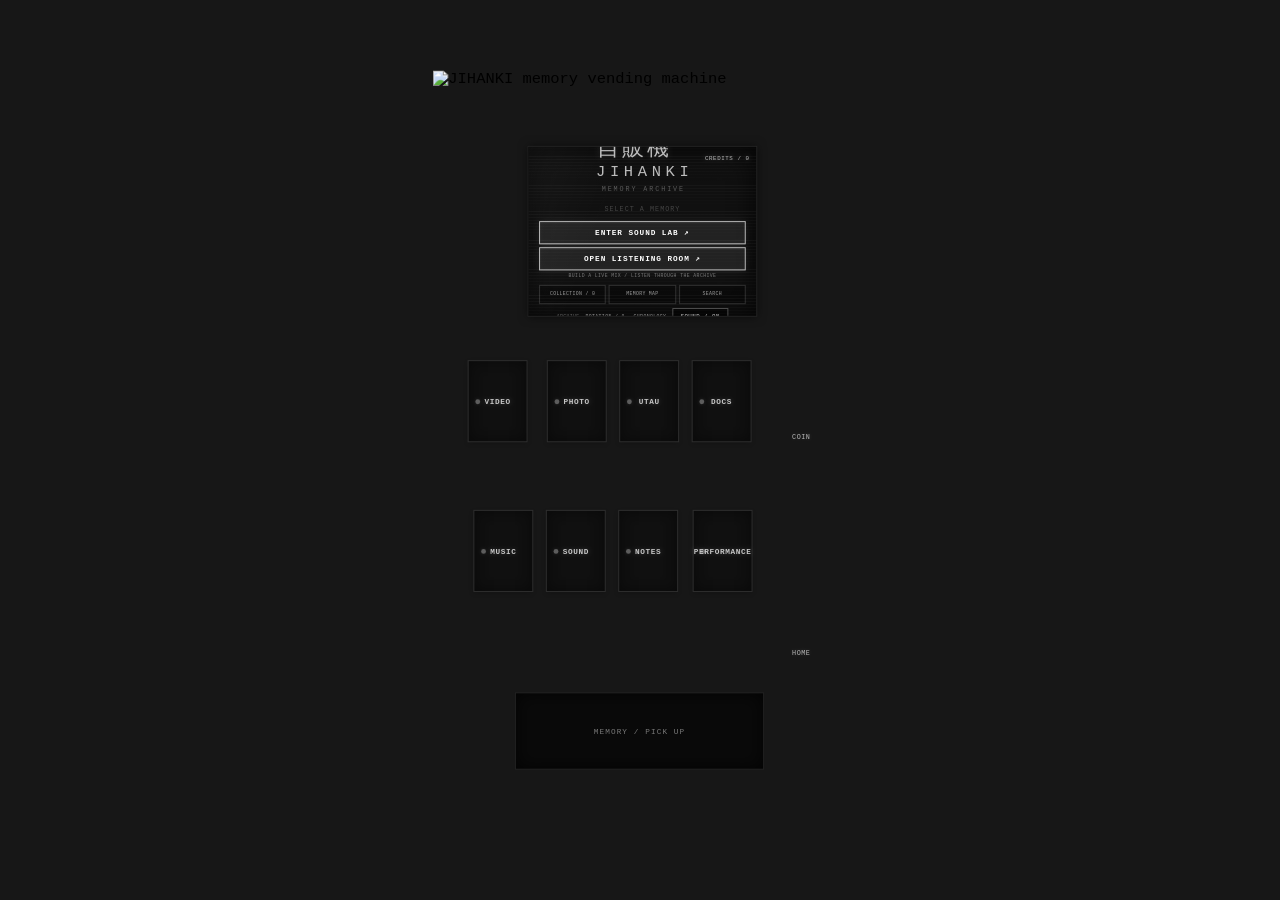
==== commit c4e26930: "Load M71 Listening Room runtime" ====
--- a/index.html
+++ b/index.html
@@ -856,6 +856,7 @@
     <script src="js/memory-traces.js"></script>
     <script src="js/quiet-signals.js"></script>
     <script src="js/soundscape.js"></script>
+    <script src="js/listening-room.js"></script>
     <script src="js/interaction-model.js"></script>
     <script src="js/machine.js"></script>
     <script>
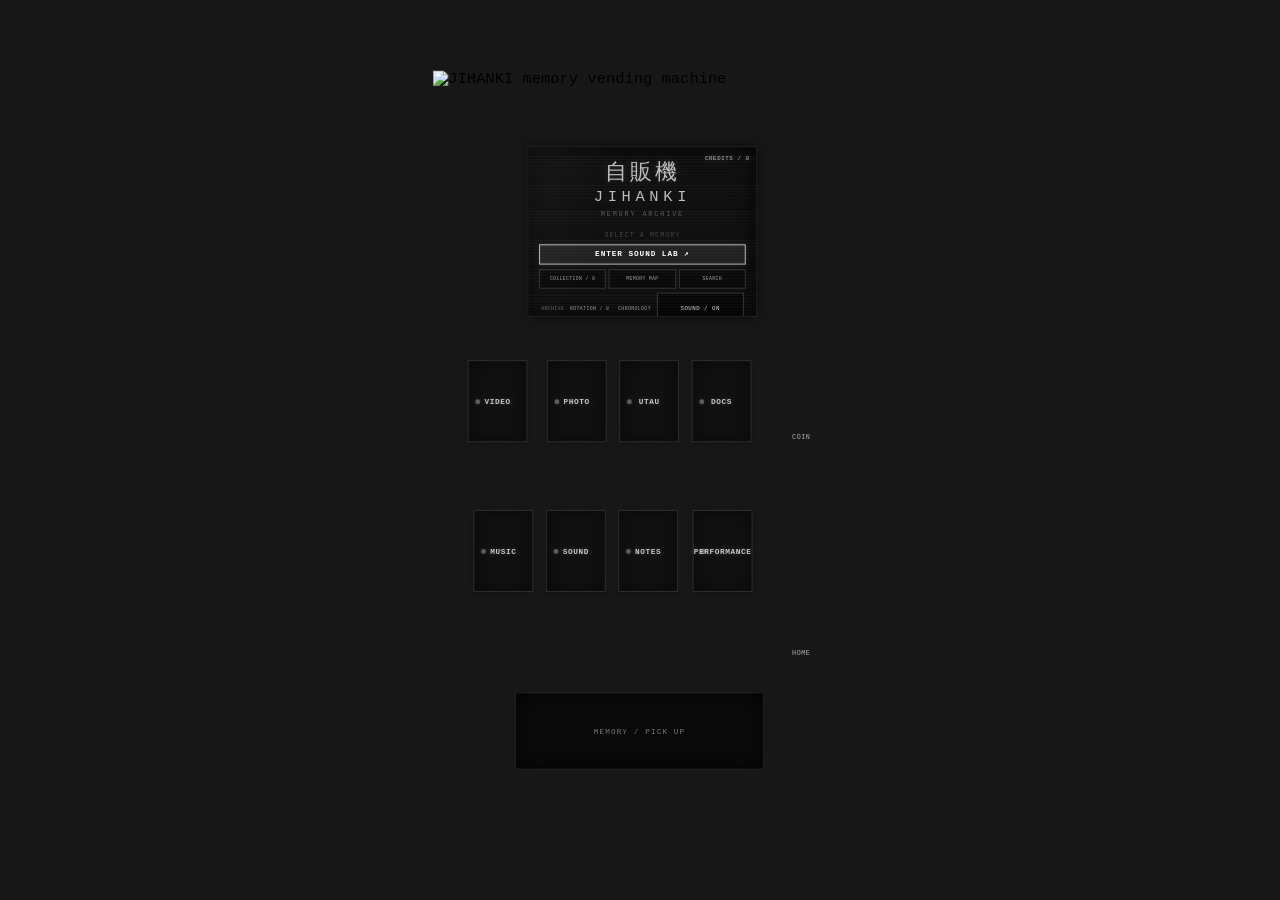
==== commit eafc3fda: "Load shared JIHANKI analog design tokens" ====
--- a/index.html
+++ b/index.html
@@ -735,6 +735,7 @@
         }
     </style>
     <link rel="stylesheet" href="css/archive-system.css">
+    <link rel="stylesheet" href="css/jihanki-analog.css">
 </head>
 
 <body>
--- a/css/archive-system.css
+++ b/css/archive-system.css
@@ -1259,11 +1259,11 @@
 
 /* M48 — Sound Lab is the primary creative tool on the CRT home screen. */
 .home-boot .boot-loading { margin-top:12px; max-width:210px; }
-.home-primary { display:grid; gap:3px; width:min(100%,214px); margin:7px auto 0; }
+.home-primary { display:grid; gap:0; width:min(100%,214px); margin:5px auto 0; }
 .home-primary button {
-  min-height:24px;
+  min-height:21px;
   width:100%;
-  padding:5px 8px;
+  padding:4px 7px;
   border:1px solid rgba(255,255,255,.7);
   background:rgba(255,255,255,.08);
   color:#fff;
@@ -1273,7 +1273,6 @@
   box-shadow:inset 0 0 10px rgba(255,255,255,.035),0 0 8px rgba(255,255,255,.08);
 }
 .home-primary button:hover,.home-primary button:focus-visible { background:#eee; color:#080808; }
-.home-primary small { color:#777; font:5px/1.3 "Courier New",monospace; letter-spacing:.08em; }
 .home-boot .home-actions {
   display:grid;
   grid-template-columns:repeat(3,minmax(0,1fr));
@@ -2397,10 +2396,10 @@
 .home-boot .boot-japanese {
   font-size:23px;
   letter-spacing:.12em;
-  margin-left:.12em;
   line-height:1.05;
   white-space:nowrap;
-  transform:translateX(-10px);
+  margin:0;
+  transform:none;
 }
 .home-archive-tools { gap:3px; }
 .home-archive-tools button.home-audio {
@@ -2483,3 +2482,199 @@
 .map-place-index[open]>summary::after { content:"−"; }
 .map-place-index .map-place-list { padding:3px 0 12px; max-height:300px; overflow:auto; }
 .map-place-index .map-place-list button { font-size:9px; padding:5px 6px; }
+
+/* M71 — Archive Listening: sequential playback inside the shared Sound Lab panel. */
+.listening-room { display:grid; gap:14px; color:#ddd; }
+.listening-room-masthead,.listening-now-heading { display:flex; justify-content:space-between; gap:8px; color:#777;
+  font:8px "Courier New",monospace; letter-spacing:.1em; }
+.listening-room-masthead span:last-child,.listening-now-heading span:last-child { text-align:right; }
+.listening-room h2 { margin:0; color:#eee; font:400 20px/1.2 "Courier New",monospace; letter-spacing:.1em; }
+.listening-room-intro { margin:0; color:#999; font:10px/1.65 "Courier New",monospace; }
+.listening-now { display:grid; gap:9px; padding:12px; border:1px solid rgba(255,255,255,.24); background:#0d0d0d; }
+.listening-now-meta { display:grid; gap:5px; min-width:0; }
+.listening-now-meta strong { color:#eee; font:12px/1.4 "Courier New",monospace; overflow-wrap:anywhere; }
+.listening-now-meta small { color:#777; font:9px/1.5 "Courier New",monospace; }
+.listening-now audio { display:block; width:100%; min-width:0; height:42px; filter:grayscale(1); }
+.listening-transport { display:grid; grid-template-columns:repeat(3,minmax(0,1fr)); gap:6px; }
+.listening-transport button,.listening-room-card-header button {
+  min-height:40px; padding:7px; border:1px solid rgba(255,255,255,.22); background:#151515; color:#ccc;
+  font:8px "Courier New",monospace; letter-spacing:.06em; cursor:pointer;
+}
+.listening-transport button:disabled { opacity:.3; cursor:default; }
+.listening-transport button:not(:disabled):hover,.listening-room-card-header button:hover { border-color:#eee; color:#fff; }
+.listening-status { min-height:2.8em; color:#888; font:8px/1.5 "Courier New",monospace; }
+.listening-album-note { display:grid; grid-template-columns:76px minmax(0,1fr); gap:12px; padding:10px; border:1px solid rgba(255,255,255,.12); background:#0c0c0c; }
+.listening-room-cover { display:block; width:76px; height:76px; object-fit:cover; filter:grayscale(1); }
+.listening-album-note>div { display:grid; align-content:center; gap:5px; min-width:0; }
+.listening-album-note span { color:#777; font:7px "Courier New",monospace; letter-spacing:.1em; }
+.listening-album-note strong { color:#ddd; font:10px/1.4 "Courier New",monospace; }
+.listening-album-note small,.listening-album-note a { color:#888; font:8px/1.5 "Courier New",monospace; }
+.listening-album-note a { color:#ccc; text-decoration:underline; }
+.listening-room-sections { display:grid; gap:10px; }
+.listening-room-card { padding:10px; border:1px solid rgba(255,255,255,.14); background:#0b0b0b; }
+.listening-room-card-header { display:flex; align-items:center; justify-content:space-between; gap:8px; }
+.listening-room-card-header>div { display:grid; gap:5px; min-width:0; }
+.listening-room-index { color:#777; font:7px "Courier New",monospace; letter-spacing:.1em; }
+.listening-room-card h3 { margin:0; color:#eee; font:11px/1.4 "Courier New",monospace; overflow-wrap:anywhere; }
+.listening-room-card-header button { min-height:34px; flex:0 0 auto; font-size:7px; }
+.listening-room-track-list { display:grid; gap:3px; margin:9px 0 0; padding:0; list-style:none; }
+.listening-room-track-list li { margin:0; }
+.listening-room-track-list button { display:grid; grid-template-columns:22px minmax(0,1fr) auto; align-items:center; gap:8px;
+  width:100%; min-height:48px; padding:6px; border:1px solid rgba(255,255,255,.08); background:#101010; color:#bbb;
+  text-align:left; cursor:pointer; }
+.listening-room-track-list button[aria-pressed="true"] { border-color:rgba(255,255,255,.55); background:#1a1a1a; color:#fff; }
+.listening-track-number { color:#777; font:8px "Courier New",monospace; }
+.listening-track-copy { display:grid; gap:3px; min-width:0; }
+.listening-track-copy strong { color:inherit; font:9px/1.4 "Courier New",monospace; overflow-wrap:anywhere; }
+.listening-track-copy small { color:#777; font:7px/1.4 "Courier New",monospace; overflow-wrap:anywhere; }
+.listening-track-action { color:#777; font:7px "Courier New",monospace; }
+.listening-pending { display:grid; gap:4px; margin-top:8px; padding:8px; border:1px dashed rgba(255,255,255,.18); }
+.listening-pending span { color:#aaa; font:8px "Courier New",monospace; }
+.listening-pending small,.listening-room-footnote { color:#777; font:8px/1.5 "Courier New",monospace; }
+.listening-room-footnote { margin:0; }
+@media(max-width:560px) {
+  .listening-room-card-header { align-items:flex-start; flex-direction:column; }
+  .listening-room-card-header button { width:100%; min-height:40px; }
+  .listening-album-note { grid-template-columns:60px minmax(0,1fr); }
+  .listening-room-cover { width:60px; height:60px; }
+}
+
+/* Keep the ambience control reachable after the fixed-size machine is scaled on phones. */
+.home-archive-tools button.home-audio {
+  box-sizing:border-box;
+  display:inline-flex;
+  align-items:center;
+  justify-content:center;
+  flex:0 0 90px;
+  width:90px;
+  min-width:90px;
+  min-height:34px;
+  padding:5px 6px;
+  border:1px solid rgba(255,255,255,.2);
+}
+
+
+/* M73 — invisible physical hit areas for COIN and HOME.
+   Do not draw the 60×60 pointer/focus rectangle over the machine photograph.
+   Keyboard focus remains indicated by a small contour that follows the actual control. */
+#coin-button,
+#home-button,
+#coin-button:hover,
+#home-button:hover,
+#coin-button:focus,
+#home-button:focus,
+#coin-button:active,
+#home-button:active {
+  border-color:transparent !important;
+  background:transparent !important;
+  box-shadow:none !important;
+  color:rgba(235,235,235,.68) !important;
+  text-shadow:0 0 4px rgba(255,255,255,.10) !important;
+  outline:none !important;
+  transform:none !important;
+}
+/* M73 refinement — unmarked physical hit zones; keep only the printed hardware labels. */
+#coin-button,#home-button,
+#coin-button:hover,#home-button:hover,
+#coin-button:focus,#home-button:focus,
+#coin-button:active,#home-button:active {
+  border:0 !important;
+  background:transparent !important;
+  box-shadow:none !important;
+  outline:none !important;
+}
+#coin-button::after,#home-button::after {
+  content:"";
+  position:absolute;
+  left:50%; top:50%;
+  pointer-events:none;
+  opacity:0;
+  transform:translate(-50%,-50%);
+  border:1px solid rgba(235,235,235,.28);
+}
+#coin-button::after { width:24px; height:24px; border-radius:50%; }
+#home-button::after { width:20px; height:16px; border-radius:2px; }
+#coin-button:focus-visible::after,#home-button:focus-visible::after { opacity:.8; }
+.sound-suite { display:grid; gap:12px; color:#ddd; }
+.sound-suite-tabs { position:sticky; top:0; z-index:4; display:grid; grid-template-columns:1fr 1fr; gap:5px;
+  padding:5px 0 8px; background:linear-gradient(#080808 82%,rgba(8,8,8,0)); }
+.sound-suite-tabs button { min-height:42px; padding:8px 7px; border:1px solid rgba(255,255,255,.18);
+  background:#101010; color:#888; font:8px "Courier New",monospace; letter-spacing:.08em; cursor:pointer; }
+.sound-suite-tabs button[aria-selected="true"] { border-color:rgba(255,255,255,.58); background:#e8e8e8; color:#080808; }
+.sound-suite-panel[hidden] { display:none !important; }
+.sound-suite-panel { min-width:0; }
+.sound-suite-panel .sound-installation,
+.sound-suite-panel .listening-room { min-width:0; }
+@media(max-width:380px) {
+  .sound-suite-tabs { gap:4px; }
+  .sound-suite-tabs button { min-height:44px; padding:7px 4px; font-size:7px; letter-spacing:.04em; }
+}
+
+
+/* M74 — keep the entire home masthead and its live status line inside the CRT.
+   Flex items with intrinsic text width can exceed max-width unless width/min-width
+   are also constrained. This is especially noticeable with Safari font metrics. */
+.home-boot {
+  box-sizing:border-box;
+  width:100%;
+  min-width:0;
+  max-width:100%;
+  padding:10px 8px 0;
+}
+.home-boot > * {
+  box-sizing:border-box;
+  min-width:0;
+  max-width:100%;
+}
+.home-wordmark-stack {
+  display:flex;
+  flex:0 0 auto;
+  flex-direction:column;
+  align-items:stretch;
+  justify-content:flex-start;
+  width:100%;
+  min-width:0;
+  max-width:100%;
+  box-sizing:border-box;
+  padding:14px 0 0;
+  text-align:center;
+}
+.home-wordmark-stack .boot-japanese,
+.home-wordmark-stack .boot-title,
+.home-wordmark-stack .boot-subtitle {
+  display:block;
+  align-self:stretch;
+  width:100%;
+  min-width:0;
+  max-width:100%;
+  margin:0;
+  padding:0;
+  box-sizing:border-box;
+  text-align:center;
+  text-indent:0;
+  transform:none;
+  white-space:normal;
+  overflow-wrap:anywhere;
+}
+.home-wordmark-stack .boot-japanese {
+  line-height:1.05;
+}
+.home-wordmark-stack .boot-title {
+  margin-top:4px;
+}
+.home-wordmark-stack .boot-subtitle {
+  margin-top:5px;
+}
+.home-boot .boot-loading {
+  display:block;
+  width:min(100%,210px);
+  min-width:0;
+  max-width:100%;
+  box-sizing:border-box;
+  padding-inline:4px;
+  white-space:normal;
+  overflow-wrap:anywhere;
+  word-break:normal;
+  text-align:center;
+  line-height:1.45;
+}
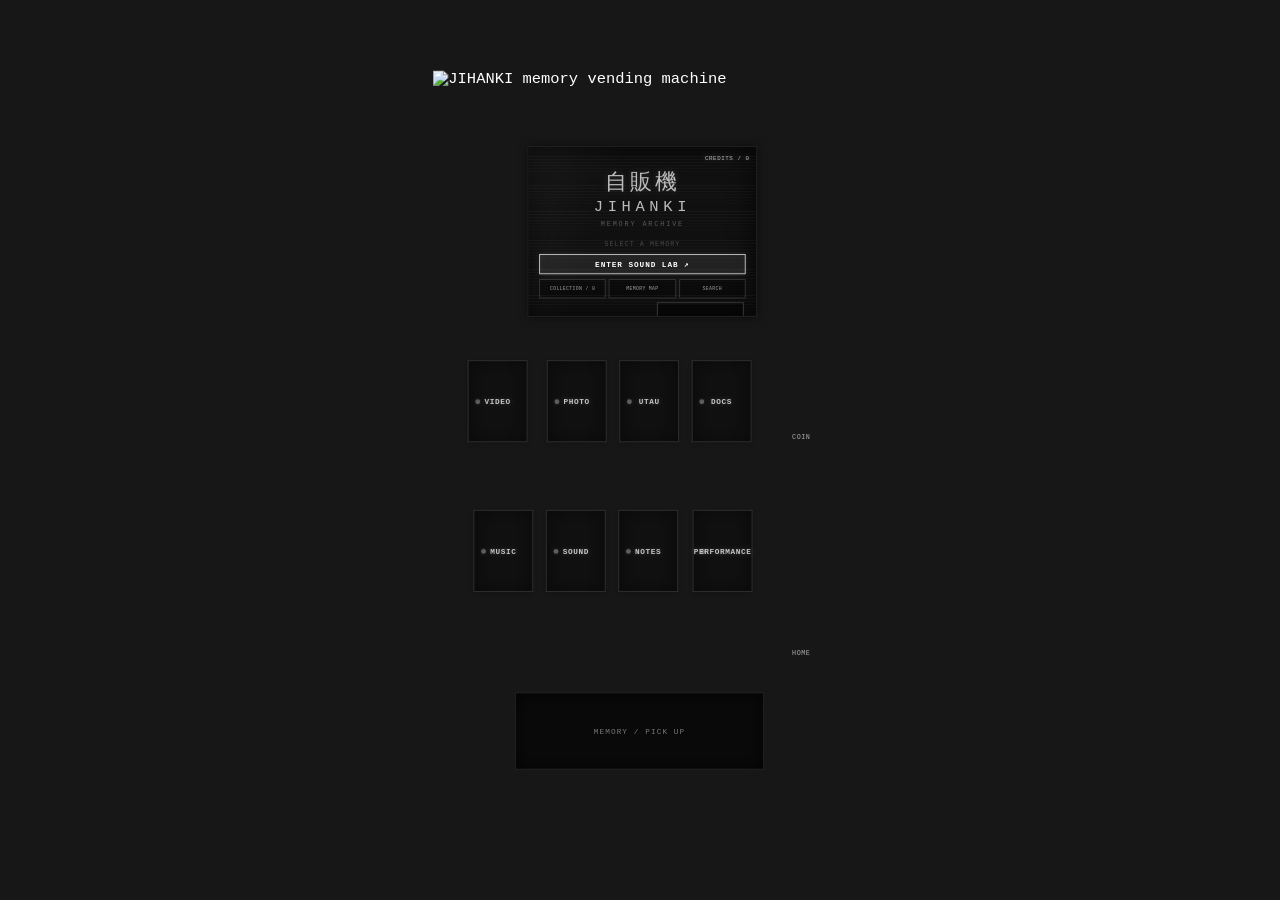
==== commit 1a938db8: "Use safe-area-aware bounded artifact dialog geometry" ====
--- a/index.html
+++ b/index.html
@@ -601,15 +601,16 @@
         #artifact {
             position: fixed;
             inset: 0;
-
             z-index: 1000;
-
             display: none;
-
             justify-content: center;
             align-items: center;
-
-            background: rgba(0, 0, 0, .90);
+            box-sizing: border-box;
+            padding: max(10px, env(safe-area-inset-top)) max(10px, env(safe-area-inset-right))
+                max(10px, env(safe-area-inset-bottom)) max(10px, env(safe-area-inset-left));
+            overflow: hidden;
+            overscroll-behavior: contain;
+            background: rgba(0, 0, 0, .97);
         }
 
         #artifact.open {
@@ -619,12 +620,18 @@
         .artifact-window {
             position: relative;
 
-            width: min(90vw, 720px);
-            max-height: 88vh;
-
-            overflow: auto;
-
-            padding: 22px;
+            box-sizing: border-box;
+            width: min(720px, calc(100vw - 24px));
+            max-width: 100%;
+            min-width: 0;
+            min-height: 0;
+            max-height: calc(100vh - 24px);
+            max-height: calc(100dvh - 24px);
+            overflow-x: hidden;
+            overflow-y: auto;
+            overscroll-behavior: contain;
+            scrollbar-gutter: stable;
+            padding: clamp(14px, 2.5vw, 22px);
 
             background: #090909;
             color: #ddd;
@@ -654,6 +661,10 @@
 
         #artifact-content {
             clear: both;
+            width: 100%;
+            min-width: 0;
+            max-width: 100%;
+            box-sizing: border-box;
             padding-top: 12px;
         }
 
--- a/css/archive-system.css
+++ b/css/archive-system.css
@@ -780,7 +780,7 @@
   background:linear-gradient(135deg,rgba(255,255,255,.055),transparent 58%),#101010; box-shadow:inset 0 0 22px rgba(255,255,255,.025); }
 .collectible-top,.collectible-bottom { display:flex; justify-content:space-between; gap:12px; color:#777; font-size:8px; letter-spacing:.12em; }
 .collectible-title { margin:20px 0 12px; color:#eee; font-size:14px; letter-spacing:.1em; }
-.collectible-inscription { min-height:38px; color:#aaa; font:italic 11px/1.65 Georgia,serif; }
+.collectible-inscription { min-height:38px; color:#aaa; font:italic 10px/1.65 var(--jhk-font-mono); }
 .collectible-bottom { padding-top:16px; margin-top:14px; border-top:1px dashed rgba(255,255,255,.16); }
 .collectible-bottom strong { color:#ddd; }.collectible-object>button { margin-top:12px; padding:6px 8px; border:1px solid rgba(255,255,255,.13);
   color:#aaa; background:#090909; font:9px "Courier New",monospace; cursor:pointer; }
@@ -874,7 +874,7 @@
 .museum-content { padding-top:14px; }
 .museum-intro { padding:14px; border:1px solid rgba(255,255,255,.16); background:linear-gradient(120deg,rgba(255,255,255,.05),transparent); }
 .museum-intro>span,.museum-section-heading { color:#777; font-size:9px; letter-spacing:.14em; }
-.museum-intro p { margin:8px 0 0; max-width:620px; color:#bbb; font:12px/1.6 Georgia,serif; }
+.museum-intro p { margin:8px 0 0; max-width:620px; color:#bbb; font:10px/1.65 var(--jhk-font-mono); }
 .museum-stats { display:grid; grid-template-columns:repeat(4,minmax(0,1fr)); gap:5px; margin:10px 0 18px; }
 .museum-stats>div { display:grid; gap:7px; padding:10px 8px; border:1px solid rgba(255,255,255,.1); background:#0d0d0d; }
 .museum-stats span { color:#777; font-size:8px; line-height:1.3; letter-spacing:.08em; }
@@ -894,9 +894,9 @@
 .museum-object-row { min-height:70px; }.museum-object-row strong { font-weight:400; }
 .museum-object-stamp { color:#888; font-size:8px; letter-spacing:.1em; }
 .museum-create-shelf { padding:12px; margin-bottom:14px; border:1px solid rgba(255,255,255,.13); }
-.museum-create-shelf>div { display:flex; gap:6px; margin-top:6px; }
+.museum-create-shelf>div { display:grid; grid-template-columns:minmax(0,1fr) auto; gap:6px; margin-top:6px; }
 .museum-create-shelf button,.museum-actions button,.museum-care-section button,.museum-artifact-tools button {
-  min-height:44px; padding:8px 10px; border:1px solid rgba(255,255,255,.18); background:#111; color:#ddd; font:9px "Courier New",monospace; cursor:pointer;
+  min-width:0; max-width:100%; min-height:44px; padding:8px 10px; border:1px solid rgba(255,255,255,.18); background:#111; color:#ddd; font:9px "Courier New",monospace; cursor:pointer;
 }
 .museum-shelf { margin:0 0 12px; padding:12px; border:1px solid rgba(255,255,255,.13); background:#0d0d0d; }
 .museum-shelf header { display:flex; justify-content:space-between; align-items:center; gap:10px; padding-bottom:9px; border-bottom:1px solid rgba(255,255,255,.12); }
@@ -912,16 +912,35 @@
 .museum-care-section p,.museum-storage-note { color:#777; font-size:10px; line-height:1.5; }
 .museum-care-section button { margin:4px 5px 4px 0; }
 .museum-actions { margin-top:12px; padding-top:10px; border-top:1px solid rgba(255,255,255,.1); }
-.museum-artifact-tools { display:flex; flex-wrap:wrap; align-items:center; gap:6px; width:100%; margin:8px 0; }
-.museum-shelf-picker { display:grid; gap:4px; color:#777; font-size:8px; letter-spacing:.08em; }
-.museum-shelf-picker select { min-width:140px; }.museum-storage-note { margin-top:14px; }
+.museum-artifact-tools {
+  display:grid;
+  grid-template-columns:minmax(0,1fr) minmax(0,1fr);
+  align-items:stretch;
+  gap:8px;
+  width:100%;
+  min-width:0;
+  margin:10px 0;
+}
+.museum-artifact-tools [data-museum-keep] { grid-column:1 / -1; }
+.museum-shelf-picker { display:grid; gap:5px; min-width:0; color:#777; font:8px/1.4 "Courier New",monospace; letter-spacing:.08em; }
+.museum-shelf-picker select { width:100%; min-width:0; max-width:100%; min-height:44px; }
+.museum-artifact-tools [data-museum-add-shelf] { width:100%; min-width:0; align-self:end; }
+.museum-shelf-help { grid-column:1 / -1; margin:0; color:#777; font:8px/1.55 "Courier New",monospace; }
+.museum-shelf-guide { margin:0 0 14px; padding:12px; border:1px solid rgba(255,255,255,.13); background:#0c0c0c; }
+.museum-shelf-guide strong { color:#ddd; font:9px/1.4 "Courier New",monospace; letter-spacing:.08em; }
+.museum-shelf-guide p { margin:7px 0 0; color:#999; font:9px/1.6 "Courier New",monospace; }
+.museum-storage-note { margin-top:14px; }
 #artifact-close { width:44px; height:44px; }
 @media(max-width:560px) {
   .museum-tabs { display:grid; grid-template-columns:repeat(4,minmax(0,1fr)); }
   .museum-tabs button { min-width:0; padding:7px 3px; font-size:8px; }
   .museum-stats { grid-template-columns:repeat(2,minmax(0,1fr)); }
   .museum-toolbar { grid-template-columns:1fr 1fr; }.museum-toolbar label:first-child { grid-column:1 / -1; }
-  .museum-create-shelf>div { flex-direction:column; }.museum-artifact-tools button { min-height:44px; }
+  .museum-create-shelf>div { grid-template-columns:minmax(0,1fr); }
+  .museum-artifact-tools { grid-template-columns:minmax(0,1fr); }
+  .museum-artifact-tools [data-museum-keep],.museum-shelf-help { grid-column:1; }
+  .museum-shelf-picker,.museum-artifact-tools [data-museum-add-shelf] { grid-column:1; }
+  .museum-artifact-tools button { width:100%; min-height:44px; }
 }
 
 
@@ -980,7 +999,7 @@
   padding:0 0 8px;
   color:#f0f0f0;
   background:#050505;
-  font-family:"Arial Narrow","Helvetica Neue",Arial,sans-serif;
+  font-family:var(--jhk-font-mono);
 }
 .temporal-marquee {
   position:relative;
@@ -1010,13 +1029,14 @@
   margin:15px 0 5px;
   overflow:hidden;
   color:transparent;
-  font:900 clamp(56px,13vw,142px)/.76 Impact,Haettenschweiler,"Arial Narrow Bold",sans-serif;
+  font:700 clamp(42px,10vw,82px)/1 var(--jhk-font-mono);
   letter-spacing:-.055em;
   white-space:nowrap;
   text-align:center;
-  -webkit-text-stroke:1.35px #f3f3f3;
-}
-.temporal-wordmark span { display:block; transform:scaleX(.97); transform-origin:center; }
+  -webkit-text-stroke:0;
+  color:#eee;
+}
+.temporal-wordmark span { display:block; transform:none; transform-origin:center; }
 .temporal-subline { padding:9px 0 11px; border-top:1px solid rgba(255,255,255,.25); }
 .temporal-nav { display:grid; grid-template-columns:repeat(3,minmax(0,1fr)); gap:0; border-top:1px solid rgba(255,255,255,.7); }
 .temporal-nav button {
@@ -1027,7 +1047,7 @@
   border-right:1px solid rgba(255,255,255,.45);
   background:#080808;
   color:#eee;
-  font:900 12px/1 Impact,Haettenschweiler,"Arial Narrow Bold",sans-serif;
+  font:700 12px/1 var(--jhk-font-mono);
   letter-spacing:.08em;
   cursor:pointer;
 }
@@ -1052,7 +1072,7 @@
 .temporal-now>strong {
   margin:9px 0 2px;
   color:#f4f4f4;
-  font:900 clamp(25px,5vw,46px)/.9 Impact,Haettenschweiler,"Arial Narrow Bold",sans-serif;
+  font:700 clamp(25px,5vw,46px)/.9 var(--jhk-font-mono);
   letter-spacing:.04em;
 }
 .temporal-now p { margin:5px 0 11px; color:#ddd; font:10px/1.5 "Courier New",monospace; }
@@ -1065,7 +1085,7 @@
   display:block;
   margin:13px 0 4px;
   color:#fff;
-  font:900 clamp(22px,4.2vw,39px)/.9 Impact,Haettenschweiler,"Arial Narrow Bold",sans-serif;
+  font:700 clamp(22px,4.2vw,39px)/.9 var(--jhk-font-mono);
   letter-spacing:.02em;
 }
 .temporal-locality>p { margin:5px 0 12px; color:#aaa; font:10px/1.5 "Courier New",monospace; }
@@ -1106,7 +1126,7 @@
 }
 .temporal-timeline-heading>div { display:grid; gap:4px; }
 .temporal-timeline-heading>div>span { color:#888; font:700 8px "Courier New",monospace; letter-spacing:.13em; }
-.temporal-timeline-heading>div>strong { color:#fff; font:900 26px/.9 Impact,Haettenschweiler,"Arial Narrow Bold",sans-serif; letter-spacing:.06em; }
+.temporal-timeline-heading>div>strong { color:#fff; font:700 26px/.9 var(--jhk-font-mono); letter-spacing:.06em; }
 .temporal-timeline-heading>small { color:#888; text-align:right; font:7px/1.4 "Courier New",monospace; letter-spacing:.07em; }
 .temporal-year { margin:0 0 12px; border:0; border-bottom:1px solid rgba(255,255,255,.4); background:transparent; }
 .temporal-year>summary {
@@ -1125,11 +1145,11 @@
 .temporal-year-number {
   display:block;
   color:#fff;
-  font:900 clamp(65px,14vw,126px)/.75 Impact,Haettenschweiler,"Arial Narrow Bold",sans-serif;
+  font:700 clamp(65px,14vw,126px)/.75 var(--jhk-font-mono);
   letter-spacing:-.035em;
 }
 .temporal-year-meta { display:grid; justify-items:end; gap:7px; padding-bottom:4px; text-align:right; }
-.temporal-year-meta strong { color:#fff; font:900 12px Impact,Haettenschweiler,"Arial Narrow Bold",sans-serif; letter-spacing:.08em; }
+.temporal-year-meta strong { color:#fff; font:700 12px var(--jhk-font-mono); letter-spacing:.08em; }
 .temporal-year-meta small { color:#888; font:7px "Courier New",monospace; letter-spacing:.11em; }
 .temporal-year-body { display:grid; grid-template-columns:40px minmax(0,1fr); gap:10px; padding:2px 0 16px; }
 .temporal-year-stamp {
@@ -1138,7 +1158,7 @@
   top:8px;
   padding-top:7px;
   color:transparent;
-  font:900 38px/.9 Impact,Haettenschweiler,"Arial Narrow Bold",sans-serif;
+  font:700 38px/.9 var(--jhk-font-mono);
   -webkit-text-stroke:1px rgba(255,255,255,.55);
   writing-mode:vertical-rl;
   transform:rotate(180deg);
@@ -1160,7 +1180,7 @@
   padding:0;
   border:0;
   color:#fff;
-  font:900 17px/1 Impact,Haettenschweiler,"Arial Narrow Bold",sans-serif;
+  font:700 17px/1 var(--jhk-font-mono);
   letter-spacing:.08em;
 }
 .temporal-month-header small { color:#777; font:7px "Courier New",monospace; letter-spacing:.08em; }
@@ -1203,22 +1223,22 @@
   transition:filter .2s ease,transform .35s ease;
 }
 .temporal-record:hover .temporal-record-media img { filter:grayscale(.35) contrast(1.08); transform:scale(1.025); }
-.temporal-record-placeholder { color:#777; font:900 24px Impact,Haettenschweiler,"Arial Narrow Bold",sans-serif; letter-spacing:.12em; }
+.temporal-record-placeholder { color:#777; font:700 24px var(--jhk-font-mono); letter-spacing:.12em; }
 .temporal-record-placeholder small { position:absolute; right:7px; bottom:6px; color:#888; font:7px "Courier New",monospace; }
 .temporal-record-copy { display:grid; align-content:start; gap:5px; min-width:0; padding:8px; }
 .temporal-record-date { color:#888; font:7px/1.35 "Courier New",monospace; letter-spacing:.04em; }
-.temporal-record-copy strong { color:#f1f1f1; font:900 12px/1.1 Impact,Haettenschweiler,"Arial Narrow Bold",sans-serif;
+.temporal-record-copy strong { color:#f1f1f1; font:700 12px/1.1 var(--jhk-font-mono);
   letter-spacing:.035em; overflow-wrap:anywhere; }
 .temporal-record-copy small { color:#888; font:7px/1.35 "Courier New",monospace; letter-spacing:.05em; overflow-wrap:anywhere; }
 .temporal-record:hover { border-color:#fff; background:#171717; }
 .temporal-record:focus-visible { outline:2px solid #fff; outline-offset:2px; }
 .temporal-gap,.temporal-unplaced { border:1px dashed rgba(255,255,255,.4); background:transparent; }
 .temporal-gap { display:flex; align-items:center; gap:12px; min-height:60px; margin:0 0 8px; padding:10px; color:#777; }
-.temporal-gap strong { color:#eee; font:900 28px Impact,Haettenschweiler,"Arial Narrow Bold",sans-serif; }
+.temporal-gap strong { color:#eee; font:700 28px var(--jhk-font-mono); }
 .temporal-gap span { font:7px/1.5 "Courier New",monospace; letter-spacing:.07em; }
 .temporal-unplaced { margin:0 0 12px; padding:0 8px 8px; }
 .temporal-unplaced>summary { display:flex; align-items:center; justify-content:space-between; gap:10px; min-height:44px;
-  color:#ddd; cursor:pointer; font:900 12px Impact,Haettenschweiler,"Arial Narrow Bold",sans-serif; letter-spacing:.07em; }
+  color:#ddd; cursor:pointer; font:700 12px var(--jhk-font-mono); letter-spacing:.07em; }
 .temporal-unplaced>summary small { color:#777; font:7px "Courier New",monospace; }
 .temporal-unplaced .temporal-contact-sheet { grid-template-columns:repeat(3,minmax(0,1fr)); }
 .temporal-footnote { margin:17px 0 2px; padding-top:10px; border-top:1px solid rgba(255,255,255,.5);
@@ -1604,7 +1624,7 @@
     display:block;
     max-width:110px;
     color:#f2f2f2;
-    font:8px/1.25 -apple-system,BlinkMacSystemFont,"Yu Gothic","Hiragino Kaku Gothic ProN",sans-serif;
+    font:8px/1.25 var(--jhk-font-japanese);
     letter-spacing:.035em;
     white-space:normal;
     overflow-wrap:anywhere;
@@ -1791,13 +1811,13 @@
 }
 
 
-/* M56 — CRT phosphor memory nodes, based on the Photoshop green-frame study. */
+/* M56 — monochrome phosphor memory nodes, tuned to the JIHANKI CRT palette. */
 .memory-map-panel .map-canvas {
   background:
-    radial-gradient(ellipse at 49% 50%,rgba(36,88,55,.12),transparent 68%),
-    repeating-linear-gradient(0deg,transparent 0 27px,rgba(99,178,122,.055) 28px),
-    repeating-linear-gradient(90deg,transparent 0 27px,rgba(99,178,122,.055) 28px),
-    #020604;
+    radial-gradient(ellipse at 49% 50%,rgba(75, 75, 75, .12),transparent 68%),
+    repeating-linear-gradient(0deg,transparent 0 27px,rgba(157, 157, 157, .055) 28px),
+    repeating-linear-gradient(90deg,transparent 0 27px,rgba(157, 157, 157, .055) 28px),
+    #050505;
 }
 .memory-map-panel .map-pan-layer {
   width:4000px;
@@ -1811,14 +1831,14 @@
   justify-content:center;
   gap:4px;
   padding:10px 14px 9px;
-  border:2px solid rgba(125,210,151,.86);
+  border:2px solid rgba(188, 188, 188, .86);
   border-radius:11px;
-  background:rgba(0,8,3,.94);
-  color:#e9f7ec;
+  background:rgba(6, 6, 6, .94);
+  color:#f3f3f3;
   box-shadow:
-    0 0 4px rgba(123,221,153,.8),
-    0 0 13px rgba(79,186,117,.38),
-    inset 0 0 13px rgba(69,150,93,.13);
+    0 0 4px rgba(195, 195, 195, .8),
+    0 0 13px rgba(158, 158, 158, .38),
+    inset 0 0 13px rgba(129, 129, 129, .13);
   text-align:center;
   transform:translate(-50%,-50%);
   transition:border-color .15s ease,box-shadow .15s ease,background .15s ease;
@@ -1826,10 +1846,10 @@
 .memory-map-panel .map-pin-jp {
   display:block;
   max-width:100%;
-  color:#f0f8f1;
+  color:#f6f6f6;
   font:600 27px/1.15 "Noto Serif JP","Yu Mincho","Hiragino Mincho ProN",serif;
   letter-spacing:.025em;
-  text-shadow:0 0 3px rgba(227,255,234,.5),0 0 11px rgba(125,220,153,.3);
+  text-shadow:0 0 3px rgba(248, 248, 248, .5),0 0 11px rgba(195, 195, 195, .3);
   white-space:normal;
   overflow-wrap:anywhere;
   word-break:normal;
@@ -1837,53 +1857,53 @@
 .memory-map-panel .map-pin-en {
   display:block;
   max-width:100%;
-  color:#8bc99d;
+  color:#b9b9b9;
   font:600 13px/1.2 "Courier New",monospace;
   letter-spacing:.045em;
-  text-shadow:0 0 5px rgba(108,204,137,.42);
+  text-shadow:0 0 5px rgba(179, 179, 179, .42);
   white-space:normal;
   overflow-wrap:anywhere;
 }
 .memory-map-panel .map-pin-count {
   display:block;
-  color:rgba(140,202,157,.72);
+  color:rgba(186, 186, 186, .72);
   font:8px/1 "Courier New",monospace;
   letter-spacing:.2em;
-  text-shadow:0 0 4px rgba(105,197,131,.35);
+  text-shadow:0 0 4px rgba(173, 173, 173, .35);
 }
 .memory-map-panel .map-pan-layer .map-pin:focus-visible,
 .memory-map-panel .map-pan-layer .map-pin:hover,
 .memory-map-panel .map-pan-layer .map-pin:active {
   z-index:7;
-  border-color:#c2f4ce;
-  background:rgba(2,15,7,.98);
-  box-shadow:0 0 6px rgba(155,241,177,.95),0 0 22px rgba(95,210,132,.56),inset 0 0 16px rgba(95,210,132,.2);
-  outline:1px solid rgba(175,239,191,.35);
+  border-color:#e7e7e7;
+  background:rgba(12, 12, 12, .98);
+  box-shadow:0 0 6px rgba(218, 218, 218, .95),0 0 22px rgba(180, 180, 180, .56),inset 0 0 16px rgba(180, 180, 180, .2);
+  outline:1px solid rgba(222, 222, 222, .35);
   outline-offset:3px;
 }
 .memory-map-panel .map-memory-mode .map-connections line {
-  stroke:rgba(117,199,142,.58);
+  stroke:rgba(177, 177, 177, .58);
   stroke-width:.56;
   stroke-dasharray:2.2 2;
-  filter:drop-shadow(0 0 2px rgba(105,202,136,.28));
+  filter:drop-shadow(0 0 2px rgba(177, 177, 177, .28));
 }
 .memory-map-panel .map-connections line.map-edge-within {
-  stroke:rgba(121,191,139,.4);
+  stroke:rgba(172, 172, 172, .4);
   stroke-width:.48;
   stroke-dasharray:none;
 }
 .memory-map-panel .map-connections line.map-edge-overlooks,
 .memory-map-panel .map-connections line.map-edge-connected-to {
-  stroke:rgba(131,213,154,.7);
+  stroke:rgba(191, 191, 191, .7);
   stroke-dasharray:2.2 2.2;
 }
 .memory-map-panel .map-connections line.map-edge-transit-corridor {
-  stroke:rgba(144,223,165,.78);
+  stroke:rgba(202, 202, 202, .78);
   stroke-dasharray:4 2 1 2;
 }
 .memory-map-panel .map-pan-layer .map-region-label {
-  color:rgba(135,194,150,.32);
-  text-shadow:0 0 4px rgba(97,181,122,.24);
+  color:rgba(178, 178, 178, .32);
+  text-shadow:0 0 4px rgba(159, 159, 159, .24);
 }
 .memory-map-panel .map-canvas::after {
   content:"";
@@ -1892,7 +1912,7 @@
   inset:0;
   pointer-events:none;
   opacity:.15;
-  background:repeating-linear-gradient(to bottom,rgba(190,255,205,.16) 0,rgba(190,255,205,.16) 1px,transparent 1px,transparent 4px);
+  background:repeating-linear-gradient(to bottom,rgba(238, 238, 238, .16) 0,rgba(238, 238, 238, .16) 1px,transparent 1px,transparent 4px);
 }
 @media(max-width:560px) {
   .memory-map-panel .map-canvas { height:430px; min-height:430px; }
@@ -1905,11 +1925,11 @@
 /* M58 — fixed zoom console, mapped-pixel connections and analogue Japan phosphor relief. */
 .memory-map-panel .map-canvas {
   background:
-    radial-gradient(ellipse at 52% 46%,rgba(23,125,66,.16),transparent 62%),
-    radial-gradient(ellipse at 48% 54%,rgba(7,42,21,.52),transparent 78%),
-    repeating-linear-gradient(0deg,transparent 0 27px,rgba(81,193,113,.045) 28px),
-    repeating-linear-gradient(90deg,transparent 0 27px,rgba(81,193,113,.045) 28px),
-    #010503;
+    radial-gradient(ellipse at 52% 46%,rgba(99, 99, 99, .16),transparent 62%),
+    radial-gradient(ellipse at 48% 54%,rgba(33, 33, 33, .52),transparent 78%),
+    repeating-linear-gradient(0deg,transparent 0 27px,rgba(163, 163, 163, .045) 28px),
+    repeating-linear-gradient(90deg,transparent 0 27px,rgba(163, 163, 163, .045) 28px),
+    #040404;
   isolation:isolate;
 }
 .memory-map-panel .map-pan-layer {
@@ -1928,7 +1948,7 @@
 }
 .memory-map-panel .japan-land-glow {
   fill:none;
-  stroke:#36d77b;
+  stroke:#aeaeae;
   stroke-width:54;
   stroke-linecap:round;
   stroke-linejoin:round;
@@ -1937,13 +1957,13 @@
 }
 .memory-map-panel .japan-land {
   fill:url(#map-japan-fill);
-  stroke:rgba(79,218,128,.3);
+  stroke:rgba(182, 182, 182, .3);
   stroke-width:8;
   stroke-linejoin:round;
 }
 .memory-map-panel .japan-islet {
-  fill:rgba(23,123,66,.12);
-  stroke:rgba(75,204,119,.28);
+  fill:rgba(98, 98, 98, .12);
+  stroke:rgba(170, 170, 170, .28);
   stroke-width:6;
 }
 .memory-map-panel .map-connections {
@@ -1957,48 +1977,48 @@
 }
 .memory-map-panel .map-connections line {
   fill:none;
-  stroke:rgba(126,218,151,.58);
+  stroke:rgba(194, 194, 194, .58);
   stroke-width:4;
   stroke-linecap:round;
   stroke-linejoin:round;
-  filter:drop-shadow(0 0 5px rgba(52,190,105,.5));
+  filter:drop-shadow(0 0 5px rgba(155, 155, 155, .5));
 }
 .memory-map-panel .map-memory-mode .map-connections line.map-edge-within {
-  stroke:rgba(107,188,130,.52);
+  stroke:rgba(167, 167, 167, .52);
   stroke-width:3;
   stroke-dasharray:none;
-  filter:drop-shadow(0 0 3px rgba(54,163,91,.32));
+  filter:drop-shadow(0 0 3px rgba(135, 135, 135, .32));
 }
 .memory-map-panel .map-memory-mode .map-connections line.map-edge-near {
-  stroke:rgba(145,223,165,.72);
+  stroke:rgba(202, 202, 202, .72);
   stroke-width:4;
   stroke-dasharray:3 12;
 }
 .memory-map-panel .map-memory-mode .map-connections line.map-edge-located-on {
-  stroke:rgba(112,211,143,.75);
+  stroke:rgba(185, 185, 185, .75);
   stroke-width:5;
   stroke-dasharray:14 8;
 }
 .memory-map-panel .map-memory-mode .map-connections line.map-edge-overlooks {
-  stroke:rgba(162,232,178,.84);
+  stroke:rgba(213, 213, 213, .84);
   stroke-width:5;
   stroke-dasharray:2 9;
 }
 .memory-map-panel .map-memory-mode .map-connections line.map-edge-connected-to {
-  stroke:rgba(121,216,153,.76);
+  stroke:rgba(191, 191, 191, .76);
   stroke-width:4;
   stroke-dasharray:12 7;
 }
 .memory-map-panel .map-memory-mode .map-connections line.map-edge-transit-corridor {
-  stroke:rgba(165,232,181,.82);
+  stroke:rgba(214, 214, 214, .82);
   stroke-width:5;
   stroke-dasharray:20 8 3 8;
 }
 .memory-map-panel .map-connections line.map-edge-chronology {
-  stroke:rgba(180,239,193,.92);
+  stroke:rgba(223, 223, 223, .92);
   stroke-width:7;
   stroke-dasharray:16 11;
-  filter:drop-shadow(0 0 6px rgba(87,215,131,.7));
+  filter:drop-shadow(0 0 6px rgba(182, 182, 182, .7));
 }
 .memory-map-panel .map-pin { z-index:2; }
 .memory-map-panel .map-view-controls {
@@ -2010,10 +2030,10 @@
   align-items:center;
   gap:5px;
   padding:5px;
-  border:1px solid rgba(114,204,141,.48);
+  border:1px solid rgba(180, 180, 180, .48);
   border-radius:4px;
-  background:rgba(0,8,3,.91);
-  box-shadow:0 0 10px rgba(41,164,89,.22),inset 0 0 8px rgba(48,141,80,.12);
+  background:rgba(6, 6, 6, .91);
+  box-shadow:0 0 10px rgba(132, 132, 132, .22),inset 0 0 8px rgba(117, 117, 117, .12);
   backdrop-filter:blur(5px);
 }
 .memory-map-panel .map-view-controls button {
@@ -2023,10 +2043,10 @@
   align-items:center;
   justify-content:center;
   padding:4px 8px;
-  border:1px solid rgba(119,206,145,.42);
+  border:1px solid rgba(183, 183, 183, .42);
   border-radius:2px;
-  background:rgba(5,24,12,.9);
-  color:#a8e3b7;
+  background:rgba(19, 19, 19, .9);
+  color:#d3d3d3;
   font:12px/1 "Courier New",monospace;
   cursor:pointer;
   touch-action:manipulation;
@@ -2038,15 +2058,15 @@
 }
 .memory-map-panel .map-view-controls button:active,
 .memory-map-panel .map-view-controls button:focus-visible {
-  border-color:#c2f4ce;
-  background:#0a2a14;
-  color:#effff2;
-  outline:1px solid rgba(175,239,191,.3);
+  border-color:#e7e7e7;
+  background:#222222;
+  color:#fbfbfb;
+  outline:1px solid rgba(222, 222, 222, .3);
   outline-offset:1px;
 }
 .memory-map-panel .map-view-controls output {
   min-width:39px;
-  color:rgba(157,217,171,.78);
+  color:rgba(201, 201, 201, .78);
   font:8px "Courier New",monospace;
   text-align:center;
   letter-spacing:.05em;
@@ -2055,14 +2075,14 @@
   opacity:.2;
   mix-blend-mode:screen;
   background:
-    repeating-linear-gradient(90deg,rgba(70,255,129,.035) 0,rgba(70,255,129,.035) 1px,transparent 1px,transparent 3px),
-    repeating-linear-gradient(to bottom,rgba(190,255,205,.13) 0,rgba(190,255,205,.13) 1px,transparent 1px,transparent 4px);
+    repeating-linear-gradient(90deg,rgba(207, 207, 207, .035) 0,rgba(207, 207, 207, .035) 1px,transparent 1px,transparent 3px),
+    repeating-linear-gradient(to bottom,rgba(238, 238, 238, .13) 0,rgba(238, 238, 238, .13) 1px,transparent 1px,transparent 4px);
 }
 .memory-map-panel .map-legend .legend-near {
-  width:17px;height:0;border:0;border-top:1px dotted #9bddad;border-radius:0;
+  width:17px;height:0;border:0;border-top:1px dotted #cccccc;border-radius:0;
 }
 .memory-map-panel .map-legend .legend-connected {
-  width:17px;height:0;border:0;border-top:1px dashed #83d49a;border-radius:0;
+  width:17px;height:0;border:0;border-top:1px dashed #bfbfbf;border-radius:0;
 }
 @media(max-width:560px) {
   .memory-map-panel .map-view-controls {
@@ -2092,15 +2112,15 @@
 /* M59 — use the supplied 47-prefecture SVG as the real geographic canvas. */
 .memory-map-panel .map-canvas {
   background:
-    radial-gradient(ellipse at 52% 50%,rgba(24,88,49,.12),transparent 67%),
-    repeating-linear-gradient(0deg,transparent 0 25px,rgba(99,178,122,.035) 26px),
-    repeating-linear-gradient(90deg,transparent 0 25px,rgba(99,178,122,.035) 26px),
-    #020604;
+    radial-gradient(ellipse at 52% 50%,rgba(72, 72, 72, .12),transparent 67%),
+    repeating-linear-gradient(0deg,transparent 0 25px,rgba(157, 157, 157, .035) 26px),
+    repeating-linear-gradient(90deg,transparent 0 25px,rgba(157, 157, 157, .035) 26px),
+    #050505;
 }
 .memory-map-panel .map-pan-layer {
   width:2800px;
   height:3305px;
-  background:radial-gradient(ellipse at 54% 48%,rgba(9,42,22,.12),transparent 68%);
+  background:radial-gradient(ellipse at 54% 48%,rgba(34, 34, 34, .12),transparent 68%);
 }
 .memory-map-panel .map-prefecture-backdrop {
   position:absolute;
@@ -2117,7 +2137,7 @@
   height:100%;
   object-fit:fill;
   opacity:1;
-  filter:drop-shadow(0 0 10px rgba(40,160,86,.12));
+  filter:drop-shadow(0 0 10px rgba(129, 129, 129, .12));
 }
 .memory-map-panel .map-leaders {
   position:absolute;
@@ -2130,69 +2150,69 @@
 }
 .memory-map-panel .map-leader {
   fill:none;
-  stroke:rgba(129,211,151,.48);
+  stroke:rgba(189, 189, 189, .48);
   stroke-width:1.25;
   stroke-dasharray:3 4;
   stroke-linecap:round;
-  filter:drop-shadow(0 0 2px rgba(68,174,102,.3));
+  filter:drop-shadow(0 0 2px rgba(146, 146, 146, .3));
 }
 .memory-map-panel .map-origin-dot {
   position:absolute;
   z-index:3;
   width:8px;
   height:8px;
-  border:1px solid rgba(190,246,202,.94);
+  border:1px solid rgba(231, 231, 231, .94);
   border-radius:50%;
-  background:#9de8b0;
-  box-shadow:0 0 4px rgba(155,241,177,.9),0 0 11px rgba(71,205,117,.58);
+  background:#d4d4d4;
+  box-shadow:0 0 4px rgba(218, 218, 218, .9),0 0 11px rgba(170, 170, 170, .58);
   transform:translate(-50%,-50%);
   pointer-events:none;
 }
 .memory-map-panel .map-origin-precision-site {
   width:6px;
   height:6px;
-  background:#c8f7d2;
+  background:#eaeaea;
 }
 .memory-map-panel .map-origin-precision-locality {
   width:9px;
   height:9px;
-  background:rgba(115,220,150,.85);
-  box-shadow:0 0 4px rgba(155,241,177,.72),0 0 13px rgba(71,205,117,.45);
+  background:rgba(193, 193, 193, .85);
+  box-shadow:0 0 4px rgba(218, 218, 218, .72),0 0 13px rgba(170, 170, 170, .45);
 }
 .memory-map-panel .map-origin-precision-area,
 .memory-map-panel .map-origin-precision-prefecture {
   width:12px;
   height:12px;
-  border:1px dashed rgba(143,224,164,.82);
-  background:rgba(25,100,51,.34);
-  box-shadow:0 0 7px rgba(71,205,117,.34);
+  border:1px dashed rgba(202, 202, 202, .82);
+  background:rgba(81, 81, 81, .34);
+  box-shadow:0 0 7px rgba(170, 170, 170, .34);
 }
 .memory-map-panel .map-origin-precision-prefecture {
   width:16px;
   height:16px;
   border-style:solid;
-  background:rgba(47,135,75,.2);
+  background:rgba(112, 112, 112, .2);
 }
 .memory-map-panel .map-pan-layer .map-pin {
   z-index:4;
   gap:3px;
   padding:7px 9px 6px;
-  border:1.5px solid rgba(125,210,151,.82);
+  border:1.5px solid rgba(188, 188, 188, .82);
   border-radius:6px;
-  background:rgba(0,8,3,.91);
-  box-shadow:0 0 3px rgba(123,221,153,.48),0 0 9px rgba(79,186,117,.22),inset 0 0 9px rgba(69,150,93,.1);
+  background:rgba(6, 6, 6, .91);
+  box-shadow:0 0 3px rgba(195, 195, 195, .48),0 0 9px rgba(158, 158, 158, .22),inset 0 0 9px rgba(129, 129, 129, .1);
 }
 .memory-map-panel .map-pan-layer .map-pin-jp {
   font-size:16px;
   line-height:1.18;
   letter-spacing:.02em;
-  text-shadow:0 0 2px rgba(227,255,234,.35),0 0 6px rgba(125,220,153,.22);
+  text-shadow:0 0 2px rgba(248, 248, 248, .35),0 0 6px rgba(195, 195, 195, .22);
 }
 .memory-map-panel .map-pan-layer .map-pin-en {
   font-size:9px;
   line-height:1.15;
   letter-spacing:.035em;
-  text-shadow:0 0 3px rgba(108,204,137,.25);
+  text-shadow:0 0 3px rgba(179, 179, 179, .25);
 }
 .memory-map-panel .map-pan-layer .map-pin-count {
   font-size:6.5px;
@@ -2200,19 +2220,19 @@
   text-shadow:none;
 }
 .memory-map-panel .map-pan-layer .map-pin-precision-locality {
-  border-color:rgba(111,194,139,.72);
-  box-shadow:0 0 3px rgba(123,221,153,.34),0 0 7px rgba(79,186,117,.16),inset 0 0 7px rgba(69,150,93,.08);
+  border-color:rgba(172, 172, 172, .72);
+  box-shadow:0 0 3px rgba(195, 195, 195, .34),0 0 7px rgba(158, 158, 158, .16),inset 0 0 7px rgba(129, 129, 129, .08);
 }
 .memory-map-panel .map-pan-layer .map-pin-precision-area,
 .memory-map-panel .map-pan-layer .map-pin-precision-prefecture {
   border-style:dashed;
-  border-color:rgba(111,194,139,.58);
-  background:rgba(0,8,3,.84);
-  box-shadow:0 0 4px rgba(79,186,117,.15),inset 0 0 6px rgba(69,150,93,.05);
+  border-color:rgba(172, 172, 172, .58);
+  background:rgba(6, 6, 6, .84);
+  box-shadow:0 0 4px rgba(158, 158, 158, .15),inset 0 0 6px rgba(129, 129, 129, .05);
 }
 .memory-map-panel .map-connections line {
   stroke-width:1.7;
-  filter:drop-shadow(0 0 2px rgba(52,190,105,.3));
+  filter:drop-shadow(0 0 2px rgba(155, 155, 155, .3));
 }
 .memory-map-panel .map-memory-mode .map-connections line.map-edge-within {
   stroke-width:1.35;
@@ -2255,9 +2275,9 @@
   max-width:none;
   border-radius:6px;
   padding:7px 9px 6px;
-  border:1.5px solid rgba(125,210,151,.82);
-  background:rgba(0,8,3,.91);
-  box-shadow:0 0 3px rgba(123,221,153,.48),0 0 9px rgba(79,186,117,.22),inset 0 0 9px rgba(69,150,93,.1);
+  border:1.5px solid rgba(188, 188, 188, .82);
+  background:rgba(6, 6, 6, .91);
+  box-shadow:0 0 3px rgba(195, 195, 195, .48),0 0 9px rgba(158, 158, 158, .22),inset 0 0 9px rgba(129, 129, 129, .1);
 }
 .memory-map-panel .map-pan-layer .map-pin-place-card .map-pin-jp {
   font-size:16px;
@@ -2281,10 +2301,10 @@
   width:14px;
   height:14px;
   padding:0;
-  border:1px solid rgba(163,235,181,.75);
+  border:1px solid rgba(216, 216, 216, .75);
   border-radius:50%;
-  background:rgba(0,14,5,.88);
-  box-shadow:0 0 4px rgba(107,213,141,.46);
+  background:rgba(10, 10, 10, .88);
+  box-shadow:0 0 4px rgba(185, 185, 185, .46);
   transform:translate(-50%,-50%);
   cursor:pointer;
   -webkit-appearance:none;
@@ -2296,29 +2316,29 @@
   width:4px;
   height:4px;
   border-radius:50%;
-  background:#91dfa8;
-  box-shadow:0 0 5px rgba(119,225,151,.72);
+  background:#cacaca;
+  box-shadow:0 0 5px rgba(197, 197, 197, .72);
   pointer-events:none;
 }
 .memory-map-panel .map-pan-layer .map-pin-dot-only.map-pin-precision-site {
-  width:9px;height:9px;border-color:rgba(194,244,206,.92);
+  width:9px;height:9px;border-color:rgba(231, 231, 231, .92);
 }
 .memory-map-panel .map-pan-layer .map-pin-dot-only.map-pin-precision-site span {
-  width:3px;height:3px;background:#c8f7d2;
+  width:3px;height:3px;background:#eaeaea;
 }
 .memory-map-panel .map-pan-layer .map-pin-dot-only.map-pin-precision-locality {
-  width:12px;height:12px;border-color:rgba(126,220,153,.82);
+  width:12px;height:12px;border-color:rgba(195, 195, 195, .82);
 }
 .memory-map-panel .map-pan-layer .map-pin-dot-only.map-pin-precision-area {
-  width:15px;height:15px;border-style:dashed;border-color:rgba(143,224,164,.82);
-  background:rgba(25,100,51,.2);
+  width:15px;height:15px;border-style:dashed;border-color:rgba(202, 202, 202, .82);
+  background:rgba(81, 81, 81, .2);
 }
 .memory-map-panel .map-pan-layer .map-pin-dot-only.map-pin-precision-area span {
-  width:4px;height:4px;background:#77c990;
+  width:4px;height:4px;background:#b3b3b3;
 }
 .memory-map-panel .map-pan-layer .map-pin-dot-only.map-pin-precision-prefecture {
-  width:19px;height:19px;border-color:rgba(152,225,169,.9);
-  background:rgba(47,135,75,.24);
+  width:19px;height:19px;border-color:rgba(205, 205, 205, .9);
+  background:rgba(112, 112, 112, .24);
 }
 .memory-map-panel .map-pan-layer .map-pin-dot-only.map-pin-precision-prefecture span {
   width:6px;height:6px;
@@ -2326,11 +2346,11 @@
 .memory-map-panel .map-pan-layer .map-pin-dot-only:hover,
 .memory-map-panel .map-pan-layer .map-pin-dot-only:focus-visible {
   z-index:6;
-  border-color:#d7ffe0;
-  background:rgba(6,30,13,.98);
-  outline:1px solid rgba(175,239,191,.42);
+  border-color:#f4f4f4;
+  background:rgba(24, 24, 24, .98);
+  outline:1px solid rgba(222, 222, 222, .42);
   outline-offset:3px;
-  box-shadow:0 0 8px rgba(155,241,177,.9),0 0 16px rgba(95,210,132,.5);
+  box-shadow:0 0 8px rgba(218, 218, 218, .9),0 0 16px rgba(180, 180, 180, .5);
 }
 @media(max-width:560px) {
   .memory-map-panel .map-pan-layer .map-pin-place-card { padding:6px 8px 5px; }
@@ -2342,32 +2362,32 @@
 
 /* M61 — precision legend and matching card outlines. */
 .memory-map-panel .map-legend .legend-precision-site {
-  width:6px;height:6px;border:1px solid rgba(194,244,206,.95);background:#9de8b0;
-  box-shadow:0 0 5px rgba(107,213,141,.62);
+  width:6px;height:6px;border:1px solid rgba(231, 231, 231, .95);background:#d4d4d4;
+  box-shadow:0 0 5px rgba(185, 185, 185, .62);
 }
 .memory-map-panel .map-legend .legend-precision-locality {
-  width:9px;height:9px;border:1px solid rgba(126,220,153,.84);background:rgba(115,220,150,.75);
+  width:9px;height:9px;border:1px solid rgba(195, 195, 195, .84);background:rgba(193, 193, 193, .75);
 }
 .memory-map-panel .map-legend .legend-precision-area {
-  width:11px;height:11px;border:1px dashed rgba(143,224,164,.9);background:rgba(25,100,51,.25);
+  width:11px;height:11px;border:1px dashed rgba(202, 202, 202, .9);background:rgba(81, 81, 81, .25);
 }
 .memory-map-panel .map-legend .legend-precision-prefecture {
-  width:14px;height:14px;border:1px solid rgba(152,225,169,.88);background:rgba(47,135,75,.18);
+  width:14px;height:14px;border:1px solid rgba(205, 205, 205, .88);background:rgba(112, 112, 112, .18);
 }
 .memory-map-panel .map-pan-layer .map-pin-place-card.map-pin-precision-area,
 .memory-map-panel .map-pan-layer .map-pin-place-card.map-pin-precision-prefecture {
   border-style:dashed;
 }
 .memory-map-panel .map-pan-layer .map-pin-place-card.map-pin-precision-locality {
-  border-color:rgba(111,194,139,.72);
+  border-color:rgba(172, 172, 172, .72);
 }
 
 
 /* M62 — the vector already supplies the geography; remove the legacy orbit decoration. */
 .memory-map-panel .map-canvas::before { display:none !important; }
 .memory-map-panel .map-region-label {
-  color:rgba(133,198,151,.56);
-  text-shadow:0 0 4px rgba(97,181,122,.18);
+  color:rgba(181, 181, 181, .56);
+  text-shadow:0 0 4px rgba(159, 159, 159, .18);
   font-size:8px;
   letter-spacing:.16em;
 }
@@ -2378,12 +2398,12 @@
 
 /* M63 — mobile pinch navigation and high-contrast geographic relationships. */
 .memory-map-panel .map-canvas { touch-action:none; }
-.memory-map-panel .map-memory-mode .map-connections line {stroke:rgba(255,255,255,.96);stroke-width:5;opacity:.96;stroke-dasharray:3 3;filter:drop-shadow(0 0 2px #000) drop-shadow(0 0 5px rgba(255,255,255,.7));}
-.memory-map-panel .map-memory-mode .map-connections line.map-edge-within {stroke:rgba(239,245,239,.96);stroke-width:4;stroke-dasharray:none;}
-.memory-map-panel .map-memory-mode .map-connections line.map-edge-near {stroke:rgba(255,255,255,.98);stroke-width:5;stroke-dasharray:2 6;}
+.memory-map-panel .map-memory-mode .map-connections line {stroke:rgba(255, 255, 255, .96);stroke-width:5;opacity:.96;stroke-dasharray:3 3;filter:drop-shadow(0 0 2px #000000) drop-shadow(0 0 5px rgba(255, 255, 255, .7));}
+.memory-map-panel .map-memory-mode .map-connections line.map-edge-within {stroke:rgba(243, 243, 243, .96);stroke-width:4;stroke-dasharray:none;}
+.memory-map-panel .map-memory-mode .map-connections line.map-edge-near {stroke:rgba(255, 255, 255, .98);stroke-width:5;stroke-dasharray:2 6;}
 .memory-map-panel .map-memory-mode .map-connections line.map-edge-overlooks,
-.memory-map-panel .map-memory-mode .map-connections line.map-edge-connected-to {stroke:rgba(206,255,224,.98);stroke-width:5;stroke-dasharray:10 5;}
-.memory-map-panel .map-memory-mode .map-connections line.map-edge-transit-corridor {stroke:rgba(255,246,214,.98);stroke-width:6;stroke-dasharray:14 5 2 5;}
+.memory-map-panel .map-memory-mode .map-connections line.map-edge-connected-to {stroke:rgba(242, 242, 242, .98);stroke-width:5;stroke-dasharray:10 5;}
+.memory-map-panel .map-memory-mode .map-connections line.map-edge-transit-corridor {stroke:rgba(246, 246, 246, .98);stroke-width:6;stroke-dasharray:14 5 2 5;}
 .memory-map-panel .map-mode-switch [data-map-mode="pins"] {display:none !important;}
 
 
@@ -2453,20 +2473,24 @@
   align-items:center;
   justify-content:center;
   min-height:42px;
+  min-width:0;
   max-width:100%;
   padding:9px 12px;
-  border:1px solid rgba(151,211,166,.42);
-  background:rgba(26,67,37,.16);
-  color:#c0e0c8;
-  font:9px/1.3 "Courier New",monospace;
+  border:1px solid var(--jhk-line-strong,rgba(220,220,220,.32));
+  background:var(--jhk-panel,#0d0d0d);
+  color:var(--jhk-text-soft,#aaa);
+  font:9px/1.35 var(--jhk-font-mono,"Courier New",monospace);
   letter-spacing:.09em;
+  white-space:normal;
+  overflow-wrap:anywhere;
   cursor:pointer;
   touch-action:manipulation;
 }
 .map-expedition-return button:hover,
 .map-expedition-return button:focus-visible {
-  border-color:rgba(211,247,219,.78);
-  background:rgba(45,108,59,.24);
+  border-color:var(--jhk-focus,rgba(235,235,235,.72));
+  background:var(--jhk-panel-hover,#191919);
+  color:var(--jhk-text-strong,#eee);
 }
 
 
@@ -2616,10 +2640,13 @@
    are also constrained. This is especially noticeable with Safari font metrics. */
 .home-boot {
   box-sizing:border-box;
+  display:flex;
+  flex-direction:column;
+  justify-content:flex-start;
   width:100%;
   min-width:0;
   max-width:100%;
-  padding:10px 8px 0;
+  padding:25px 8px 0;
 }
 .home-boot > * {
   box-sizing:border-box;
@@ -2636,7 +2663,7 @@
   min-width:0;
   max-width:100%;
   box-sizing:border-box;
-  padding:14px 0 0;
+  padding:0;
   text-align:center;
 }
 .home-wordmark-stack .boot-japanese,
--- a/css/jihanki-analog.css
+++ b/css/jihanki-analog.css
@@ -0,0 +1,325 @@
+/* JIHANKI Analog UI System — shared visual tokens and component rules. */
+:root {
+  color-scheme: dark;
+  --jhk-ink:#050505;
+  --jhk-screen:#080808;
+  --jhk-panel:#0d0d0d;
+  --jhk-panel-raised:#121212;
+  --jhk-panel-hover:#191919;
+  --jhk-text:#dddddd;
+  --jhk-text-strong:#eeeeee;
+  --jhk-text-soft:#aaaaaa;
+  --jhk-text-muted:#777777;
+  --jhk-text-faint:#555555;
+  --jhk-line:rgba(225,225,225,.14);
+  --jhk-line-soft:rgba(225,225,225,.08);
+  --jhk-line-strong:rgba(225,225,225,.32);
+  --jhk-phosphor:rgba(235,235,235,.82);
+  --jhk-focus:rgba(235,235,235,.72);
+  --jhk-font-mono:"Courier New",Courier,monospace;
+  --jhk-font-japanese:"Yu Mincho","Hiragino Mincho ProN","Noto Serif JP",serif;
+  --jhk-radius:0;
+  --jhk-space-1:4px;
+  --jhk-space-2:8px;
+  --jhk-space-3:12px;
+  --jhk-space-4:16px;
+  --jhk-border:1px solid var(--jhk-line);
+}
+
+/* CHRONOLOGY: retain the large archive index, but use the machine's type and contrast. */
+.temporal-archive {
+  margin:0;padding:0 0 8px;color:var(--jhk-text);background:var(--jhk-screen);
+  font-family:var(--jhk-font-mono);line-height:1.5;
+}
+.temporal-marquee {
+  border-color:var(--jhk-line);color:var(--jhk-text-soft);
+  font:7px/1.4 var(--jhk-font-mono);letter-spacing:.14em;
+}
+.temporal-masthead { padding:12px 0 0;border-bottom:1px solid var(--jhk-line-strong); }
+.temporal-kicker,.temporal-subline {
+  color:var(--jhk-text-muted);font:7px/1.5 var(--jhk-font-mono);letter-spacing:.1em;
+}
+.temporal-wordmark {
+  margin:14px 0 8px;color:var(--jhk-text-strong);
+  font:700 clamp(42px,10vw,82px)/1 var(--jhk-font-mono);
+  letter-spacing:.045em;-webkit-text-stroke:0;
+}
+.temporal-wordmark span { transform:none; }
+.temporal-subline { padding:8px 0 10px;border-top:1px solid var(--jhk-line-soft); }
+.temporal-nav { border-top:1px solid var(--jhk-line); }
+.temporal-nav button {
+  background:var(--jhk-screen);color:var(--jhk-text-soft);border-right-color:var(--jhk-line);
+  font:700 8px/1.2 var(--jhk-font-mono);letter-spacing:.1em;
+}
+.temporal-nav button:hover,.temporal-nav button:focus-visible {
+  background:var(--jhk-panel-hover);color:var(--jhk-text-strong);
+  outline:1px solid var(--jhk-focus);outline-offset:-2px;
+}
+.temporal-now,.temporal-locality {
+  min-height:124px;padding:11px;border:var(--jhk-border);border-radius:var(--jhk-radius);background:var(--jhk-panel);
+}
+.temporal-section-label,.temporal-locality>span {
+  color:var(--jhk-text-muted);font:7px/1.5 var(--jhk-font-mono);letter-spacing:.1em;
+}
+.temporal-now>strong {
+  margin:8px 0 2px;color:var(--jhk-text-strong);
+  font:700 clamp(24px,5vw,40px)/1 var(--jhk-font-mono);letter-spacing:.05em;
+}
+.temporal-now p,.temporal-locality>p { color:var(--jhk-text-soft);font:9px/1.55 var(--jhk-font-mono); }
+.temporal-now>small,.temporal-locality>small { color:var(--jhk-text-muted);font:7px/1.5 var(--jhk-font-mono);letter-spacing:.06em; }
+.temporal-locality>strong {
+  margin:10px 0 4px;color:var(--jhk-text-strong);
+  font:700 clamp(20px,4vw,34px)/1 var(--jhk-font-mono);letter-spacing:.02em;
+}
+.temporal-purpose { margin:13px 0 15px;color:var(--jhk-text-soft);font:9px/1.65 var(--jhk-font-mono); }
+.temporal-purpose>strong {
+  display:block;margin-bottom:6px;color:var(--jhk-text-strong);
+  font:700 9px/1.4 var(--jhk-font-mono);letter-spacing:.1em;
+}
+.temporal-purpose p { margin:0 0 8px;color:var(--jhk-text-soft); }
+.temporal-echo { border-top-color:var(--jhk-line); }
+.temporal-echo .temporal-section-label { color:var(--jhk-text-muted); }
+.temporal-echo .temporal-section-label strong { color:var(--jhk-text-soft); }
+.temporal-echo>p { color:var(--jhk-text-muted); }
+.temporal-summary { border-top-color:var(--jhk-line);border-bottom-color:var(--jhk-line);color:var(--jhk-text-muted);font-family:var(--jhk-font-mono); }
+.temporal-timeline-heading { border-bottom-color:var(--jhk-line-strong);color:var(--jhk-text-strong); }
+.temporal-timeline-heading>div>span,.temporal-timeline-heading>small { color:var(--jhk-text-muted);font-family:var(--jhk-font-mono); }
+.temporal-timeline-heading>div>strong { color:var(--jhk-text-strong);font:700 19px/1.2 var(--jhk-font-mono);letter-spacing:.08em; }
+.temporal-year { border-bottom-color:var(--jhk-line); }
+.temporal-year>summary { border-top-color:var(--jhk-line);color:var(--jhk-text); }
+.temporal-year-number { color:var(--jhk-text-strong);font:700 clamp(42px,10vw,82px)/.95 var(--jhk-font-mono);letter-spacing:.015em; }
+.temporal-year-meta strong { color:var(--jhk-text-soft);font:700 8px/1.4 var(--jhk-font-mono);letter-spacing:.08em; }
+.temporal-year-meta small { color:var(--jhk-text-muted);font:7px/1.4 var(--jhk-font-mono); }
+.temporal-year-stamp { color:transparent;font:700 28px/1 var(--jhk-font-mono);-webkit-text-stroke:1px var(--jhk-text-muted); }
+.temporal-month-header { border-top-color:var(--jhk-line); }
+.temporal-month-header h3 { color:var(--jhk-text-soft);font:700 10px/1.4 var(--jhk-font-mono);letter-spacing:.12em; }
+.temporal-month-header small { color:var(--jhk-text-muted);font:7px var(--jhk-font-mono); }
+.temporal-record { border-color:var(--jhk-line);background:var(--jhk-panel);color:var(--jhk-text);font-family:var(--jhk-font-mono); }
+.temporal-record-media { background:repeating-linear-gradient(0deg,transparent 0 17px,rgba(255,255,255,.035) 18px),var(--jhk-panel-raised); }
+.temporal-record-placeholder { color:var(--jhk-text-muted);font:700 18px var(--jhk-font-mono);letter-spacing:.1em; }
+.temporal-record-copy strong { color:var(--jhk-text-strong);font:700 10px/1.4 var(--jhk-font-mono);letter-spacing:.025em; }
+.temporal-record-date,.temporal-record-copy small { color:var(--jhk-text-muted);font-family:var(--jhk-font-mono); }
+.temporal-record:hover { border-color:var(--jhk-line-strong);background:var(--jhk-panel-hover); }
+.temporal-record:focus-visible { outline:1px solid var(--jhk-focus);outline-offset:2px; }
+.temporal-gap,.temporal-unplaced { border-color:var(--jhk-line);background:var(--jhk-panel); }
+.temporal-gap { color:var(--jhk-text-muted); }
+.temporal-gap strong { color:var(--jhk-text-soft);font:700 18px var(--jhk-font-mono); }
+.temporal-gap span,.temporal-unplaced>summary,.temporal-unplaced>summary small { font-family:var(--jhk-font-mono); }
+.temporal-unplaced>summary { color:var(--jhk-text-soft);font-size:9px; }
+.temporal-unplaced>summary small { color:var(--jhk-text-muted);font-size:7px; }
+.temporal-footnote { border-top-color:var(--jhk-line);color:var(--jhk-text-muted); }
+.temporal-empty { border-color:var(--jhk-line);color:var(--jhk-text-muted); }
+@media(max-width:620px) {
+  .temporal-wordmark { font-size:clamp(34px,10vw,62px);letter-spacing:.025em; }
+  .temporal-timeline-heading>div>strong { font-size:17px; }
+}
+@media(max-width:360px) {
+  .temporal-wordmark { font-size:clamp(29px,9.5vw,42px); }
+}
+
+/* MEMORY NETWORK: monochrome phosphor. Relation types and precision remain encoded structurally. */
+.memory-map-panel .map-canvas {
+  background:
+    radial-gradient(ellipse at 50% 50%,rgba(255,255,255,.055),transparent 68%),
+    repeating-linear-gradient(0deg,transparent 0 27px,rgba(220,220,220,.035) 28px),
+    repeating-linear-gradient(90deg,transparent 0 27px,rgba(220,220,220,.025) 28px),
+    #070707 !important;
+}
+.memory-map-panel .map-pan-layer { background:transparent !important; }
+.memory-map-panel .map-prefecture-backdrop { opacity:.72 !important; }
+.memory-map-panel .map-prefecture-backdrop img { filter:grayscale(1) brightness(.82) contrast(1.08) !important;opacity:.9; }
+.memory-map-panel .map-japan-backdrop { opacity:.42 !important; }
+.memory-map-panel .japan-land-glow { stroke:rgba(230,230,230,.13) !important;filter:none !important; }
+.memory-map-panel .japan-land { fill:rgba(220,220,220,.025) !important;stroke:rgba(220,220,220,.18) !important; }
+.memory-map-panel .japan-islet { fill:rgba(220,220,220,.025) !important;stroke:rgba(220,220,220,.16) !important; }
+.memory-map-panel .map-pan-layer .map-pin-place-card {
+  border:1px solid rgba(220,220,220,.48) !important;border-radius:0 !important;
+  background:rgba(5,5,5,.94) !important;color:var(--jhk-text) !important;
+  box-shadow:0 2px 8px rgba(0,0,0,.62) !important;
+}
+.memory-map-panel .map-pan-layer .map-pin-jp {
+  color:var(--jhk-text-strong) !important;font-family:var(--jhk-font-japanese) !important;
+  text-shadow:0 0 2px rgba(255,255,255,.16) !important;
+}
+.memory-map-panel .map-pan-layer .map-pin-en { color:var(--jhk-text-soft) !important;font-family:var(--jhk-font-mono) !important;text-shadow:none !important; }
+.memory-map-panel .map-pan-layer .map-pin-count { color:var(--jhk-text-muted) !important;font-family:var(--jhk-font-mono) !important;text-shadow:none !important; }
+.memory-map-panel .map-pan-layer .map-pin-place-card:focus-visible,
+.memory-map-panel .map-pan-layer .map-pin-place-card:hover,
+.memory-map-panel .map-pan-layer .map-pin-place-card:active {
+  border-color:rgba(245,245,245,.78) !important;background:rgba(20,20,20,.98) !important;
+  box-shadow:0 0 7px rgba(255,255,255,.12) !important;outline:1px solid rgba(225,225,225,.25) !important;outline-offset:2px;
+}
+.memory-map-panel .map-pan-layer .map-pin-dot-only {
+  border-color:rgba(220,220,220,.72) !important;background:rgba(5,5,5,.94) !important;
+  box-shadow:0 0 4px rgba(255,255,255,.12) !important;
+}
+.memory-map-panel .map-pan-layer .map-pin-dot-only span { background:rgba(235,235,235,.82) !important;box-shadow:none !important; }
+.memory-map-panel .map-pan-layer .map-pin-dot-only:focus-visible,
+.memory-map-panel .map-pan-layer .map-pin-dot-only:hover {
+  border-color:#eee !important;background:#181818 !important;box-shadow:0 0 7px rgba(255,255,255,.18) !important;
+  outline:1px solid rgba(235,235,235,.24) !important;
+}
+.memory-map-panel .map-connections line,.memory-map-panel .map-leader {
+  stroke:rgba(215,215,215,.42) !important;filter:none !important;
+}
+.memory-map-panel .map-memory-mode .map-connections line.map-edge-within { stroke:rgba(225,225,225,.28) !important; }
+.memory-map-panel .map-memory-mode .map-connections line.map-edge-near { stroke:rgba(225,225,225,.42) !important; }
+.memory-map-panel .map-memory-mode .map-connections line.map-edge-located-on { stroke:rgba(235,235,235,.55) !important; }
+.memory-map-panel .map-memory-mode .map-connections line.map-edge-overlooks,
+.memory-map-panel .map-memory-mode .map-connections line.map-edge-connected-to { stroke:rgba(235,235,235,.68) !important; }
+.memory-map-panel .map-memory-mode .map-connections line.map-edge-transit-corridor { stroke:rgba(245,245,245,.72) !important; }
+.memory-map-panel .map-connections line.map-edge-chronology { stroke:rgba(245,245,245,.78) !important;filter:none !important; }
+.memory-map-panel .map-pan-layer .map-region-label { color:rgba(220,220,220,.32) !important;text-shadow:none !important; }
+.memory-map-panel .map-origin-dot {
+  border-color:rgba(235,235,235,.78) !important;background:rgba(225,225,225,.66) !important;
+  box-shadow:0 0 5px rgba(255,255,255,.18) !important;
+}
+.memory-map-panel .map-origin-precision-site,
+.memory-map-panel .map-origin-precision-locality,
+.memory-map-panel .map-origin-precision-area,
+.memory-map-panel .map-origin-precision-prefecture {
+  background:rgba(220,220,220,.14) !important;border-color:rgba(225,225,225,.52) !important;box-shadow:none !important;
+}
+.memory-map-panel .map-view-controls {
+  border-color:var(--jhk-line-strong) !important;border-radius:0 !important;
+  background:rgba(7,7,7,.94) !important;box-shadow:0 2px 8px rgba(0,0,0,.55) !important;backdrop-filter:none !important;
+}
+.memory-map-panel .map-view-controls button {
+  border-color:var(--jhk-line) !important;border-radius:0 !important;background:var(--jhk-panel) !important;color:var(--jhk-text-soft) !important;
+}
+.memory-map-panel .map-view-controls button:hover,
+.memory-map-panel .map-view-controls button:focus-visible,
+.memory-map-panel .map-view-controls button:active {
+  border-color:var(--jhk-line-strong) !important;background:var(--jhk-panel-hover) !important;color:var(--jhk-text-strong) !important;
+  outline:1px solid var(--jhk-line-soft);outline-offset:1px;
+}
+.memory-map-panel .map-view-controls output { color:var(--jhk-text-muted) !important; }
+.memory-map-panel .map-legend .legend-precision-site,
+.memory-map-panel .map-legend .legend-precision-locality,
+.memory-map-panel .map-legend .legend-precision-area,
+.memory-map-panel .map-legend .legend-precision-prefecture {
+  border-color:rgba(225,225,225,.58) !important;background:rgba(225,225,225,.12) !important;box-shadow:none !important;
+}
+.memory-map-panel .map-legend .legend-near,.memory-map-panel .map-legend .legend-connected { border-top-color:rgba(220,220,220,.58) !important; }
+.memory-map-panel .map-canvas::after {
+  opacity:.1 !important;mix-blend-mode:normal !important;
+  background:repeating-linear-gradient(to bottom,rgba(230,230,230,.08) 0,rgba(230,230,230,.08) 1px,transparent 1px,transparent 4px) !important;
+}
+
+/* Museum and collectible text shares the same terminal face. */
+.museum-content,.museum-intro,.collectible-object { color:var(--jhk-text);font-family:var(--jhk-font-mono); }
+.museum-intro p { color:var(--jhk-text-soft);font:10px/1.65 var(--jhk-font-mono); }
+.museum-section-heading,.museum-intro>span { color:var(--jhk-text-muted);font-family:var(--jhk-font-mono); }
+.collectible-inscription { color:var(--jhk-text-soft);font:italic 10px/1.65 var(--jhk-font-mono); }
+
+/* Shared controls use squared corners and a restrained keyboard focus indication. */
+.temporal-archive button,.memory-map-panel button,.museum-content button,.sound-suite button { border-radius:var(--jhk-radius);font-family:var(--jhk-font-mono); }
+.temporal-archive button:focus-visible,.memory-map-panel button:focus-visible,
+.museum-content button:focus-visible,.sound-suite button:focus-visible {
+  outline:1px solid var(--jhk-focus);outline-offset:2px;
+}
+@media(prefers-reduced-motion:reduce) {
+  .temporal-marquee span,.temporal-record-media img { animation:none !important;transition:none !important; }
+}
+
+/* Japanese map labels retain their native display character; their Latin metadata stays terminal mono. */
+.memory-map-panel .map-pin-mobile-label {
+  color:var(--jhk-text-strong) !important;
+  font:8px/1.25 var(--jhk-font-japanese) !important;
+  letter-spacing:.025em;
+}
+
+
+/* Modal / artifact geometry: keep every archive surface inside the visual viewport. */
+#artifact {
+  box-sizing:border-box;
+  padding:max(10px,env(safe-area-inset-top)) max(10px,env(safe-area-inset-right))
+    max(10px,env(safe-area-inset-bottom)) max(10px,env(safe-area-inset-left));
+  overflow:hidden;
+  overscroll-behavior:contain;
+  background:rgba(0,0,0,.97);
+}
+#artifact .artifact-window {
+  box-sizing:border-box;
+  width:min(720px,calc(100vw - 24px));
+  max-width:100%;
+  min-width:0;
+  min-height:0;
+  max-height:calc(100vh - 24px);
+  max-height:calc(100dvh - 24px);
+  overflow-x:hidden;
+  overflow-y:auto;
+  overscroll-behavior:contain;
+  scrollbar-gutter:stable;
+  padding:clamp(14px,2.5vw,22px);
+}
+#artifact-content {
+  width:100%;
+  min-width:0;
+  max-width:100%;
+  box-sizing:border-box;
+}
+#artifact-content > * {
+  min-width:0;
+  max-width:100%;
+  box-sizing:border-box;
+  overflow-wrap:anywhere;
+}
+#artifact-content img,
+#artifact-content video,
+#artifact-content audio {
+  max-width:100%;
+}
+.artifact-actions {
+  display:grid;
+  grid-template-columns:minmax(0,1fr) minmax(0,auto);
+  align-items:center;
+  gap:8px;
+  width:100%;
+  min-width:0;
+  max-width:100%;
+}
+.artifact-actions > * {
+  min-width:0;
+  max-width:100%;
+  box-sizing:border-box;
+  overflow-wrap:anywhere;
+  white-space:normal;
+}
+.artifact-actions .artifact-credit-status {
+  grid-column:1 / -1;
+  min-width:0;
+  margin:0;
+}
+.museum-artifact-tools {
+  grid-column:1 / -1;
+  min-width:0;
+  max-width:100%;
+}
+.museum-artifact-tools button:disabled {
+  opacity:.4;
+  cursor:not-allowed;
+}
+.map-expedition-return button {
+  border-color:var(--jhk-line-strong) !important;
+  background:var(--jhk-panel) !important;
+  color:var(--jhk-text-soft) !important;
+}
+.map-expedition-return button:hover,
+.map-expedition-return button:focus-visible {
+  border-color:var(--jhk-focus) !important;
+  background:var(--jhk-panel-hover) !important;
+  color:var(--jhk-text-strong) !important;
+}
+@media(max-width:480px) {
+  #artifact { padding:8px max(8px,env(safe-area-inset-right)) max(8px,env(safe-area-inset-bottom)) max(8px,env(safe-area-inset-left)); }
+  #artifact .artifact-window {
+    width:100%;
+    max-height:calc(100vh - 16px);
+    max-height:calc(100dvh - 16px);
+  }
+  .artifact-actions { grid-template-columns:minmax(0,1fr); }
+  .artifact-actions > * { grid-column:1 / -1; width:100%; }
+  .museum-artifact-tools { grid-template-columns:minmax(0,1fr); }
+  .museum-artifact-tools > * { grid-column:1 / -1; width:100%; }
+}
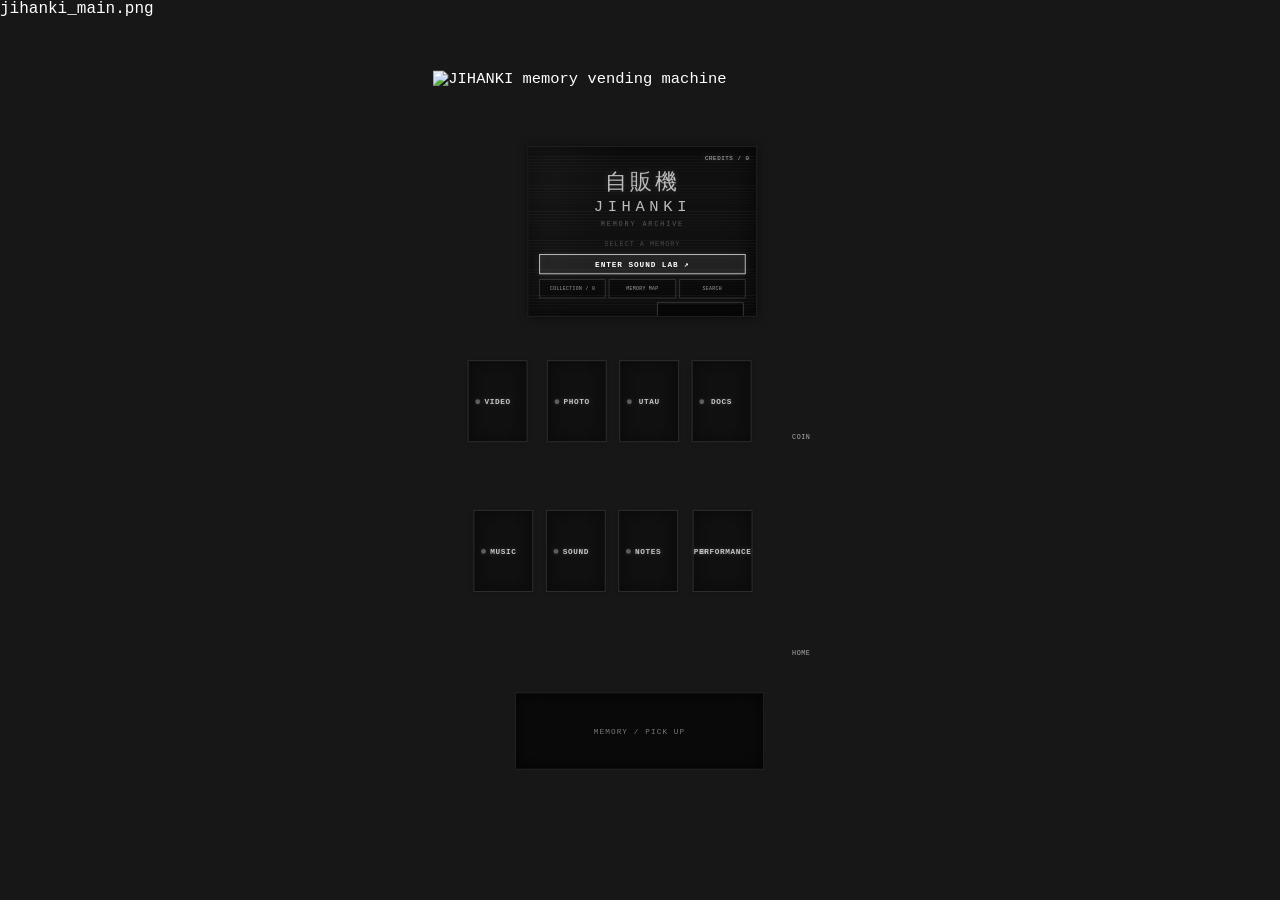
==== commit afdbe2d0: "Add vending machine artwork variants Add themed artwork and rename the primary image, updating its r" ====
--- a/index.html
+++ b/index.html
@@ -14,8 +14,8 @@
     <meta property="og:title" content="JIHANKI — Interactive Archive">
     <meta property="og:description" content="An interactive archive disguised as a Japanese vending machine, preserving photographs, field recordings, experimental music, videos, texts and memories from Japan.">
     <meta property="og:url" content="https://ilyaminineli.github.io/jihanki-site/">
-    <meta property="og:image" content="https://ilyaminineli.github.io/jihanki-site/assets/jihanki.png">
-    <meta property="og:image:secure_url" content="https://ilyaminineli.github.io/jihanki-site/assets/jihanki.png">
+    <meta property="og:image" content="https://ilyaminineli.github.io/jihanki-site/assets/jihanki_main.png">
+    <meta property="og:image:secure_url" content="https://ilyaminineli.github.io/jihanki-site/assets/jihanki_main.png">
     <meta property="og:image:type" content="image/png">
     <meta property="og:image:width" content="429">
     <meta property="og:image:height" content="786">
@@ -24,7 +24,7 @@
     <meta name="twitter:card" content="summary">
     <meta name="twitter:title" content="JIHANKI — Interactive Archive">
     <meta name="twitter:description" content="An interactive archive disguised as a Japanese vending machine, preserving photographs, field recordings, experimental music, videos, texts and memories from Japan.">
-    <meta name="twitter:image" content="https://ilyaminineli.github.io/jihanki-site/assets/jihanki.png">
+    <meta name="twitter:image" content="https://ilyaminineli.github.io/jihanki-site/assets/jihanki_main.png">
     <meta name="twitter:image:alt" content="JIHANKI, an interactive memory archive presented as a Japanese vending machine.">
 
     <script>
@@ -744,7 +744,7 @@
             font-size: 11px;
             letter-spacing: .08em
         }
-    </style>
+    </style>jihanki_main.png
     <link rel="stylesheet" href="css/archive-system.css">
     <link rel="stylesheet" href="css/jihanki-analog.css">
 </head>
--- a/css/jihanki-analog.css
+++ b/css/jihanki-analog.css
@@ -323,3 +323,59 @@
   .museum-artifact-tools { grid-template-columns:minmax(0,1fr); }
   .museum-artifact-tools > * { grid-column:1 / -1; width:100%; }
 }
+
+
+/* Location archive inside the CRT: reserve the physical credit-counter corner. */
+#screen-content .location-archive {
+  box-sizing:border-box;
+  width:100%;
+  min-width:0;
+  max-width:100%;
+  padding:40px 12px 12px;
+  overflow-x:hidden;
+  overflow-y:auto;
+  overscroll-behavior:contain;
+}
+#screen-content .location-archive .archive-header {
+  display:flex;
+  align-items:flex-start;
+  gap:6px 10px;
+  min-width:0;
+  padding-right:42px;
+}
+#screen-content .location-archive .archive-title,
+#screen-content .location-archive .archive-status {
+  min-width:0;
+  max-width:100%;
+  overflow-wrap:anywhere;
+}
+#screen-content .location-archive .archive-status {
+  margin-left:auto;
+  white-space:nowrap;
+}
+#screen-content .location-archive .map-expedition-return {
+  min-width:0;
+  max-width:100%;
+}
+#screen-content .location-archive .map-expedition-return button {
+  min-width:0;
+  max-width:100%;
+  white-space:normal;
+  overflow-wrap:anywhere;
+}
+#screen-content .location-archive .map-location-record {
+  box-sizing:border-box;
+  width:100%;
+  min-width:0;
+  max-width:100%;
+  overflow-wrap:anywhere;
+}
+#screen-content .location-archive .map-location-copy,
+#screen-content .location-archive .map-location-copy strong {
+  min-width:0;
+  max-width:100%;
+  overflow-wrap:anywhere;
+}
+#screen-content .location-archive .map-location-thumb {
+  max-width:100%;
+}
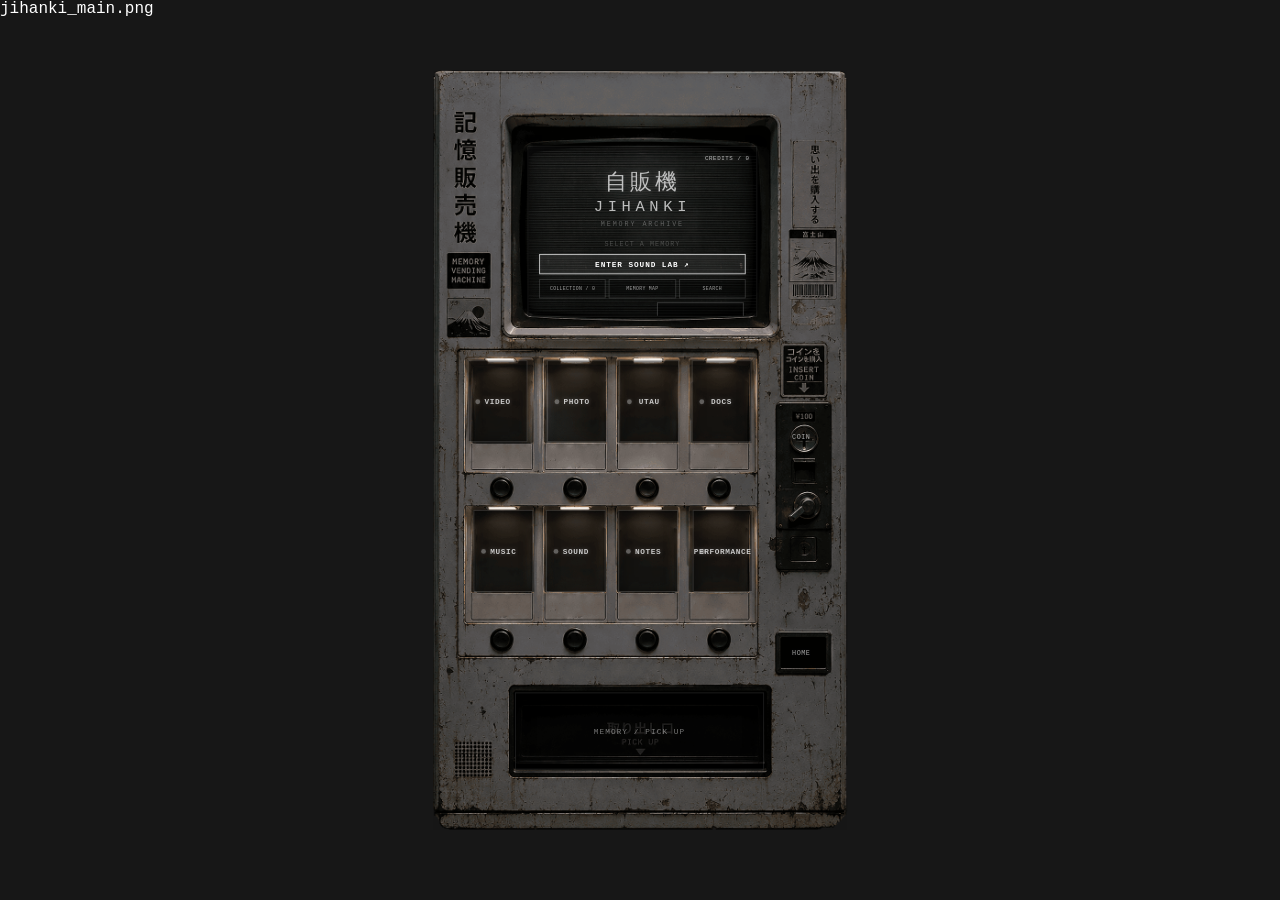
==== commit 8920b526: "Fix machine artwork path after asset rename" ====
--- a/index.html
+++ b/index.html
@@ -5,27 +5,32 @@
     <meta charset="UTF-8">
 
     <meta name="viewport" content="width=device-width, initial-scale=1.0, viewport-fit=cover">
-    <meta name="description" content="An interactive archive disguised as a Japanese vending machine, preserving photographs, field recordings, experimental music, videos, texts and memories from Japan.">
+    <meta name="description"
+        content="An interactive archive disguised as a Japanese vending machine, preserving photographs, field recordings, experimental music, videos, texts and memories from Japan.">
     <link rel="canonical" href="https://ilyaminineli.github.io/jihanki-site/">
 
     <!-- Link previews: Open Graph (Telegram, Discord, Facebook) and X/Twitter. -->
     <meta property="og:type" content="website">
     <meta property="og:site_name" content="JIHANKI">
     <meta property="og:title" content="JIHANKI — Interactive Archive">
-    <meta property="og:description" content="An interactive archive disguised as a Japanese vending machine, preserving photographs, field recordings, experimental music, videos, texts and memories from Japan.">
+    <meta property="og:description"
+        content="An interactive archive disguised as a Japanese vending machine, preserving photographs, field recordings, experimental music, videos, texts and memories from Japan.">
     <meta property="og:url" content="https://ilyaminineli.github.io/jihanki-site/">
     <meta property="og:image" content="https://ilyaminineli.github.io/jihanki-site/assets/jihanki_main.png">
     <meta property="og:image:secure_url" content="https://ilyaminineli.github.io/jihanki-site/assets/jihanki_main.png">
     <meta property="og:image:type" content="image/png">
     <meta property="og:image:width" content="429">
     <meta property="og:image:height" content="786">
-    <meta property="og:image:alt" content="JIHANKI, an interactive memory archive presented as a Japanese vending machine.">
+    <meta property="og:image:alt"
+        content="JIHANKI, an interactive memory archive presented as a Japanese vending machine.">
 
     <meta name="twitter:card" content="summary">
     <meta name="twitter:title" content="JIHANKI — Interactive Archive">
-    <meta name="twitter:description" content="An interactive archive disguised as a Japanese vending machine, preserving photographs, field recordings, experimental music, videos, texts and memories from Japan.">
+    <meta name="twitter:description"
+        content="An interactive archive disguised as a Japanese vending machine, preserving photographs, field recordings, experimental music, videos, texts and memories from Japan.">
     <meta name="twitter:image" content="https://ilyaminineli.github.io/jihanki-site/assets/jihanki_main.png">
-    <meta name="twitter:image:alt" content="JIHANKI, an interactive memory archive presented as a Japanese vending machine.">
+    <meta name="twitter:image:alt"
+        content="JIHANKI, an interactive memory archive presented as a Japanese vending machine.">
 
     <script>
         /* Apply the 429 x 932 machine scale before the first mobile paint. */
@@ -606,8 +611,7 @@
             justify-content: center;
             align-items: center;
             box-sizing: border-box;
-            padding: max(10px, env(safe-area-inset-top)) max(10px, env(safe-area-inset-right))
-                max(10px, env(safe-area-inset-bottom)) max(10px, env(safe-area-inset-left));
+            padding: max(10px, env(safe-area-inset-top)) max(10px, env(safe-area-inset-right)) max(10px, env(safe-area-inset-bottom)) max(10px, env(safe-area-inset-left));
             overflow: hidden;
             overscroll-behavior: contain;
             background: rgba(0, 0, 0, .97);
@@ -755,7 +759,7 @@
 
         <!-- Physical machine -->
         <div id="jihanki">
-            <img id="machine-image" src="assets/jihanki.png" alt="JIHANKI memory vending machine" draggable="false">
+            <img id="machine-image" src="assets/jihanki_main.png" alt="JIHANKI memory vending machine" draggable="false">
         </div>
 
         <!-- CRT -->
--- a/css/archive-system.css
+++ b/css/archive-system.css
@@ -1,711 +1,711 @@
 /* Supplemental CRT, receipt and service-terminal styling. */
 #screen-content .archive {
-    height: 100%;
-    max-height: 100%;
-    overflow-y: auto;
-    overflow-x: hidden;
-    -webkit-overflow-scrolling: touch;
-    overscroll-behavior: contain;
-    scrollbar-width: thin;
-    scrollbar-color: rgba(255, 255, 255, .38) rgba(255, 255, 255, .04);
-    padding-right: 7px
+  height: 100%;
+  max-height: 100%;
+  overflow-y: auto;
+  overflow-x: hidden;
+  -webkit-overflow-scrolling: touch;
+  overscroll-behavior: contain;
+  scrollbar-width: thin;
+  scrollbar-color: rgba(255, 255, 255, .38) rgba(255, 255, 255, .04);
+  padding-right: 7px
 }
 
 #screen-content .archive::-webkit-scrollbar {
-    width: 5px;
-    display: block
+  width: 5px;
+  display: block
 }
 
 #screen-content .archive::-webkit-scrollbar-track {
-    background: rgba(255, 255, 255, .035)
+  background: rgba(255, 255, 255, .035)
 }
 
 #screen-content .archive::-webkit-scrollbar-thumb {
-    background: rgba(255, 255, 255, .34)
+  background: rgba(255, 255, 255, .34)
 }
 
 #screen-content .archive-group {
-    margin: 10px 0 4px;
-    padding: 5px 0 4px;
-    border-bottom: 1px solid rgba(255, 255, 255, .13);
-    font-size: 7px;
-    line-height: 1.35;
-    letter-spacing: .17em;
-    color: rgba(255, 255, 255, .54);
-    text-transform: uppercase
+  margin: 10px 0 4px;
+  padding: 5px 0 4px;
+  border-bottom: 1px solid rgba(255, 255, 255, .13);
+  font-size: 7px;
+  line-height: 1.35;
+  letter-spacing: .17em;
+  color: rgba(255, 255, 255, .54);
+  text-transform: uppercase
 }
 
 #screen-content .archive-item {
-    padding: 7px 5px;
-    touch-action: manipulation
+  padding: 7px 5px;
+  touch-action: manipulation
 }
 
 #screen-content .archive-description {
-    margin: 4px 0 0;
-    color: rgba(255, 255, 255, .43);
-    font-size: 7px;
-    line-height: 1.45
+  margin: 4px 0 0;
+  color: rgba(255, 255, 255, .43);
+  font-size: 7px;
+  line-height: 1.45
 }
 
 .archive-stock {
-    display: inline-block;
-    margin-left: 6px;
-    padding: 1px 3px;
-    border: 1px solid rgba(255, 255, 255, .15);
-    font-size: 6px;
-    letter-spacing: .08em;
-    opacity: .72
+  display: inline-block;
+  margin-left: 6px;
+  padding: 1px 3px;
+  border: 1px solid rgba(255, 255, 255, .15);
+  font-size: 6px;
+  letter-spacing: .08em;
+  opacity: .72
 }
 
 .archive-stock.status-restocking,
 .archive-stock.status-sold-out {
-    border-style: dashed;
-    color: #aaa
+  border-style: dashed;
+  color: #aaa
 }
 
 .archive-stock.status-new {
-    color: #fff;
-    border-color: rgba(255, 255, 255, .5)
+  color: #fff;
+  border-color: rgba(255, 255, 255, .5)
 }
 
 #artifact-body,
 #artifact-content {
-    min-height: 0
+  min-height: 0
 }
 
 .markdown-rendered {
-    overflow-wrap: anywhere
+  overflow-wrap: anywhere
 }
 
 .markdown-rendered p {
-    margin: 0 0 14px;
-    line-height: 1.65
+  margin: 0 0 14px;
+  line-height: 1.65
 }
 
 .markdown-rendered h1,
 .markdown-rendered h2,
 .markdown-rendered h3 {
-    margin: 18px 0 9px;
-    line-height: 1.25
+  margin: 18px 0 9px;
+  line-height: 1.25
 }
 
 .markdown-rendered ul,
 .markdown-rendered ol {
-    padding-left: 22px;
-    margin: 0 0 14px
+  padding-left: 22px;
+  margin: 0 0 14px
 }
 
 .markdown-rendered li {
-    margin: 4px 0
+  margin: 4px 0
 }
 
 .markdown-rendered hr {
-    border: 0;
-    border-top: 1px solid rgba(255, 255, 255, .12);
-    margin: 18px 0
+  border: 0;
+  border-top: 1px solid rgba(255, 255, 255, .12);
+  margin: 18px 0
 }
 
 .markdown-image {
-    display: block;
-    max-width: 100%;
-    max-height: 300px;
-    object-fit: contain;
-    margin: 0 0 16px
+  display: block;
+  max-width: 100%;
+  max-height: 300px;
+  object-fit: contain;
+  margin: 0 0 16px
 }
 
 .markdown-audio {
-    margin: 18px 0;
-    padding: 10px 12px;
-    border: 1px solid rgba(255, 255, 255, .09);
-    background: rgba(255, 255, 255, .025)
+  margin: 18px 0;
+  padding: 10px 12px;
+  border: 1px solid rgba(255, 255, 255, .09);
+  background: rgba(255, 255, 255, .025)
 }
 
 .markdown-audio-label {
-    font-size: 10px;
-    letter-spacing: .1em;
-    color: #aaa;
-    margin-bottom: 7px
+  font-size: 10px;
+  letter-spacing: .1em;
+  color: #aaa;
+  margin-bottom: 7px
 }
 
 .markdown-audio audio {
-    width: 100%
+  width: 100%
 }
 
 .markdown-link,
 .archive-external-link {
-    color: inherit;
-    text-decoration: underline
+  color: inherit;
+  text-decoration: underline
 }
 
 #artifact-body audio.artifact-audio,
 #artifact-body video.artifact-video,
 #artifact-body .markdown-audio audio {
-    display: block;
-    width: 100%;
-    max-width: 620px;
-    margin: 18px auto;
-    padding: 7px;
-    border: 1px solid rgba(255, 255, 255, .13);
-    border-radius: 0;
-    background: #050505;
-    filter: grayscale(1) contrast(.92);
-    box-shadow: inset 0 0 18px rgba(255, 255, 255, .025), 0 0 16px rgba(0, 0, 0, .65)
+  display: block;
+  width: 100%;
+  max-width: 620px;
+  margin: 18px auto;
+  padding: 7px;
+  border: 1px solid rgba(255, 255, 255, .13);
+  border-radius: 0;
+  background: #050505;
+  filter: grayscale(1) contrast(.92);
+  box-shadow: inset 0 0 18px rgba(255, 255, 255, .025), 0 0 16px rgba(0, 0, 0, .65)
 }
 
 #artifact-body audio.artifact-audio {
-    height: 46px
+  height: 46px
 }
 
 #artifact-body video.artifact-video {
-    max-height: 65vh;
-    object-fit: contain
+  max-height: 65vh;
+  object-fit: contain
 }
 
 #artifact-body .artifact-media {
-    display: block;
-    max-width: 100%;
-    max-height: 65vh;
-    margin: 16px auto;
-    border: 1px solid rgba(255, 255, 255, .12);
-    filter: grayscale(.2) contrast(.95)
+  display: block;
+  max-width: 100%;
+  max-height: 65vh;
+  margin: 16px auto;
+  border: 1px solid rgba(255, 255, 255, .12);
+  filter: grayscale(.2) contrast(.95)
 }
 
 #artifact-body .artifact-caption {
-    max-width: 620px;
-    margin: 9px auto 0;
-    color: rgba(255, 255, 255, .48);
-    font-size: 10px;
-    line-height: 1.55
+  max-width: 620px;
+  margin: 9px auto 0;
+  color: rgba(255, 255, 255, .48);
+  font-size: 10px;
+  line-height: 1.55
 }
 
 .artifact-actions {
-    display: flex;
-    flex-wrap: wrap;
-    gap: 8px;
-    margin: 18px 0 8px
+  display: flex;
+  flex-wrap: wrap;
+  gap: 8px;
+  margin: 18px 0 8px
 }
 
 .artifact-actions button,
 .receipt-actions button,
 .service-button,
 .service-footer button {
-    border: 1px solid rgba(255, 255, 255, .18);
-    background: #111;
-    color: #ccc;
-    padding: 7px 9px;
-    font: 9px "Courier New", monospace;
-    letter-spacing: .08em;
-    cursor: pointer
+  border: 1px solid rgba(255, 255, 255, .18);
+  background: #111;
+  color: #ccc;
+  padding: 7px 9px;
+  font: 9px "Courier New", monospace;
+  letter-spacing: .08em;
+  cursor: pointer
 }
 
 .artifact-actions button:hover,
 .receipt-actions button:hover,
 .service-button:hover {
-    background: #222;
-    color: white
+  background: #222;
+  color: white
 }
 
 .artifact-unavailable {
-    margin: 12px 0;
-    padding: 10px;
-    border: 1px dashed rgba(255, 255, 255, .24);
-    color: #aaa;
-    font-size: 10px;
-    line-height: 1.5
+  margin: 12px 0;
+  padding: 10px;
+  border: 1px dashed rgba(255, 255, 255, .24);
+  color: #aaa;
+  font-size: 10px;
+  line-height: 1.5
 }
 
 .artifact-relations,
 .artifact-locations {
-    margin: 18px 0;
-    padding-top: 10px;
-    border-top: 1px solid rgba(255, 255, 255, .1)
+  margin: 18px 0;
+  padding-top: 10px;
+  border-top: 1px solid rgba(255, 255, 255, .1)
 }
 
 .artifact-section-label {
-    display: block;
-    margin-bottom: 7px;
-    color: #777;
-    font-size: 9px;
-    letter-spacing: .14em
+  display: block;
+  margin-bottom: 7px;
+  color: #777;
+  font-size: 9px;
+  letter-spacing: .14em
 }
 
 .relation-link,
 .location-link {
-    display: inline-block;
-    margin: 3px 4px 3px 0;
-    padding: 5px 7px;
-    border: 1px solid rgba(255, 255, 255, .14);
-    background: #0b0b0b;
-    color: #ccc;
-    font: 9px "Courier New", monospace;
-    cursor: pointer
+  display: inline-block;
+  margin: 3px 4px 3px 0;
+  padding: 5px 7px;
+  border: 1px solid rgba(255, 255, 255, .14);
+  background: #0b0b0b;
+  color: #ccc;
+  font: 9px "Courier New", monospace;
+  cursor: pointer
 }
 
 .relation-link:hover,
 .location-link:hover {
-    color: #fff;
-    border-color: #777
+  color: #fff;
+  border-color: #777
 }
 
 .receipt-ticket {
-    max-width: 330px;
-    margin: 0 auto 20px;
-    padding: 16px 18px;
-    background: #e9e7df;
-    color: #181818;
-    font: 10px/1.5 "Courier New", monospace;
-    box-shadow: 0 7px 22px rgba(0, 0, 0, .45);
-    position: relative
+  max-width: 330px;
+  margin: 0 auto 20px;
+  padding: 16px 18px;
+  background: #e9e7df;
+  color: #181818;
+  font: 10px/1.5 "Courier New", monospace;
+  box-shadow: 0 7px 22px rgba(0, 0, 0, .45);
+  position: relative
 }
 
 .receipt-ticket:after {
-    content: "";
-    position: absolute;
-    left: 0;
-    right: 0;
-    bottom: -5px;
-    height: 7px;
-    background: linear-gradient(135deg, #e9e7df 50%, transparent 50%) 0 0/10px 10px repeat-x
+  content: "";
+  position: absolute;
+  left: 0;
+  right: 0;
+  bottom: -5px;
+  height: 7px;
+  background: linear-gradient(135deg, #e9e7df 50%, transparent 50%) 0 0/10px 10px repeat-x
 }
 
 .receipt-top {
-    text-align: center;
-    font-size: 17px;
-    font-weight: bold;
-    letter-spacing: .12em
+  text-align: center;
+  font-size: 17px;
+  font-weight: bold;
+  letter-spacing: .12em
 }
 
 .receipt-top span {
-    display: block;
-    font-size: 11px
+  display: block;
+  font-size: 11px
 }
 
 .receipt-rule {
-    border-top: 1px dashed #777;
-    margin: 10px 0
+  border-top: 1px dashed #777;
+  margin: 10px 0
 }
 
 .receipt-heading {
-    text-align: center;
-    font-weight: bold;
-    letter-spacing: .13em;
-    margin-bottom: 12px
+  text-align: center;
+  font-weight: bold;
+  letter-spacing: .13em;
+  margin-bottom: 12px
 }
 
 .receipt-row {
-    display: flex;
-    flex-direction: column;
-    margin: 7px 0;
-    overflow-wrap: anywhere
+  display: flex;
+  flex-direction: column;
+  margin: 7px 0;
+  overflow-wrap: anywhere
 }
 
 .receipt-row span,
 .receipt-code-label {
-    font-size: 8px;
-    color: #666;
-    letter-spacing: .1em
+  font-size: 8px;
+  color: #666;
+  letter-spacing: .1em
 }
 
 .receipt-row strong {
-    font-weight: bold
+  font-weight: bold
 }
 
 .receipt-code {
-    text-align: center;
-    font-size: 17px;
-    letter-spacing: .08em;
-    font-weight: bold;
-    margin: 6px 0 10px;
-    overflow-wrap: anywhere
+  text-align: center;
+  font-size: 17px;
+  letter-spacing: .08em;
+  font-weight: bold;
+  margin: 6px 0 10px;
+  overflow-wrap: anywhere
 }
 
 .receipt-statement {
-    text-align: center;
-    font-weight: bold;
-    letter-spacing: .08em
+  text-align: center;
+  font-weight: bold;
+  letter-spacing: .08em
 }
 
 .receipt-actions {
-    display: flex;
-    justify-content: center;
-    gap: 8px;
-    margin-top: 12px
+  display: flex;
+  justify-content: center;
+  gap: 8px;
+  margin-top: 12px
 }
 
 .receipt-actions button {
-    border-color: #777;
-    background: transparent;
-    color: #222;
-    padding: 5px 8px
+  border-color: #777;
+  background: transparent;
+  color: #222;
+  padding: 5px 8px
 }
 
 .service-terminal {
-    height: 100%;
-    display: flex;
-    flex-direction: column;
-    font: 7px/1.35 "Courier New", monospace;
-    color: rgba(230, 230, 230, .82)
+  height: 100%;
+  display: flex;
+  flex-direction: column;
+  font: 7px/1.35 "Courier New", monospace;
+  color: rgba(230, 230, 230, .82)
 }
 
 .service-head,
 .service-footer {
-    display: flex;
-    justify-content: space-between;
-    align-items: center;
-    padding: 4px 0;
-    border-bottom: 1px solid rgba(255, 255, 255, .14);
-    letter-spacing: .08em
+  display: flex;
+  justify-content: space-between;
+  align-items: center;
+  padding: 4px 0;
+  border-bottom: 1px solid rgba(255, 255, 255, .14);
+  letter-spacing: .08em
 }
 
 .service-footer {
-    border-top: 1px solid rgba(255, 255, 255, .14);
-    border-bottom: 0;
-    margin-top: auto
+  border-top: 1px solid rgba(255, 255, 255, .14);
+  border-bottom: 0;
+  margin-top: auto
 }
 
 .service-indicator {
-    color: #aaa
+  color: #aaa
 }
 
 .service-nav {
-    display: flex;
-    flex-wrap: wrap;
-    gap: 3px;
-    padding: 5px 0
+  display: flex;
+  flex-wrap: wrap;
+  gap: 3px;
+  padding: 5px 0
 }
 
 .service-button {
-    padding: 4px 5px;
-    font-size: 6px
+  padding: 4px 5px;
+  font-size: 6px
 }
 
 .service-current {
-    padding: 4px 0;
-    border-bottom: 1px solid rgba(255, 255, 255, .12);
-    letter-spacing: .15em;
-    color: #fff
+  padding: 4px 0;
+  border-bottom: 1px solid rgba(255, 255, 255, .12);
+  letter-spacing: .15em;
+  color: #fff
 }
 
 .service-body {
-    flex: 1;
-    min-height: 0;
-    overflow: auto;
-    padding: 5px 0
+  flex: 1;
+  min-height: 0;
+  overflow: auto;
+  padding: 5px 0
 }
 
 .service-record {
-    display: block;
-    width: 100%;
-    padding: 5px 4px;
-    border-bottom: 1px solid rgba(255, 255, 255, .08);
-    text-align: left;
-    color: #ccc;
-    font: 7px/1.35 "Courier New", monospace
+  display: block;
+  width: 100%;
+  padding: 5px 4px;
+  border-bottom: 1px solid rgba(255, 255, 255, .08);
+  text-align: left;
+  color: #ccc;
+  font: 7px/1.35 "Courier New", monospace
 }
 
 .service-record small {
-    display: block;
-    margin-top: 2px;
-    color: #777;
-    font-size: 6px;
-    overflow-wrap: anywhere
+  display: block;
+  margin-top: 2px;
+  color: #777;
+  font-size: 6px;
+  overflow-wrap: anywhere
 }
 
 .service-record-button {
-    background: transparent;
-    border-left: 0;
-    border-right: 0;
-    border-top: 0;
-    cursor: pointer
+  background: transparent;
+  border-left: 0;
+  border-right: 0;
+  border-top: 0;
+  cursor: pointer
 }
 
 .service-note {
-    padding: 8px 4px;
-    color: #777;
-    line-height: 1.5
+  padding: 8px 4px;
+  color: #777;
+  line-height: 1.5
 }
 
 .service-line {
-    display: flex;
-    justify-content: space-between;
-    padding: 3px 4px;
-    border-bottom: 1px solid rgba(255, 255, 255, .08)
+  display: flex;
+  justify-content: space-between;
+  padding: 3px 4px;
+  border-bottom: 1px solid rgba(255, 255, 255, .08)
 }
 
 .service-subhead {
-    margin: 8px 0 4px;
-    color: #aaa;
-    letter-spacing: .1em
+  margin: 8px 0 4px;
+  color: #aaa;
+  letter-spacing: .1em
 }
 
 .service-grid {
-    display: grid;
-    grid-template-columns: 1fr 1fr;
-    gap: 4px
+  display: grid;
+  grid-template-columns: 1fr 1fr;
+  gap: 4px
 }
 
 .service-grid>div {
-    padding: 5px;
-    border: 1px solid rgba(255, 255, 255, .1);
-    font-size: 6px
+  padding: 5px;
+  border: 1px solid rgba(255, 255, 255, .1);
+  font-size: 6px
 }
 
 .service-grid strong {
-    display: block;
-    margin-top: 3px;
-    font-size: 12px
+  display: block;
+  margin-top: 3px;
+  font-size: 12px
 }
 
 .service-footer button {
-    padding: 3px 6px;
-    font-size: 6px
+  padding: 3px 6px;
+  font-size: 6px
 }
 
 .video-artifact {
-    width: 100%;
-    max-width: 900px;
-    margin: auto
+  width: 100%;
+  max-width: 900px;
+  margin: auto
 }
 
 .video-artifact-meta {
-    margin: 0 0 8px;
-    color: rgba(255, 255, 255, .35);
-    font-size: 8px;
-    letter-spacing: .11em;
-    text-transform: uppercase
+  margin: 0 0 8px;
+  color: rgba(255, 255, 255, .35);
+  font-size: 8px;
+  letter-spacing: .11em;
+  text-transform: uppercase
 }
 
 .video-artifact-description {
-    margin: 0 0 16px;
-    padding: 13px 14px;
-    border-left: 2px solid rgba(255, 255, 255, .38);
-    background: rgba(255, 255, 255, .025);
-    color: rgba(255, 255, 255, .68);
-    font: 11px/1.65 "Courier New", monospace;
-    max-height: 34vh;
-    overflow: auto
+  margin: 0 0 16px;
+  padding: 13px 14px;
+  border-left: 2px solid rgba(255, 255, 255, .38);
+  background: rgba(255, 255, 255, .025);
+  color: rgba(255, 255, 255, .68);
+  font: 11px/1.65 "Courier New", monospace;
+  max-height: 34vh;
+  overflow: auto
 }
 
 .video-artifact-description-label {
-    display: block;
-    margin-bottom: 7px;
-    color: rgba(255, 255, 255, .32);
-    font-size: 8px;
-    letter-spacing: .16em;
-    text-transform: uppercase
+  display: block;
+  margin-bottom: 7px;
+  color: rgba(255, 255, 255, .32);
+  font-size: 8px;
+  letter-spacing: .16em;
+  text-transform: uppercase
 }
 
 .video-artifact-voices {
-    margin: -7px 0 13px;
-    color: rgba(255, 255, 255, .42);
-    font-size: 8px;
-    letter-spacing: .12em;
-    text-transform: uppercase
+  margin: -7px 0 13px;
+  color: rgba(255, 255, 255, .42);
+  font-size: 8px;
+  letter-spacing: .12em;
+  text-transform: uppercase
 }
 
 .video-artifact-frame {
-    display: block;
-    width: 100%;
-    max-height: 68vh;
-    background: #000;
-    border: 1px solid rgba(255, 255, 255, .13);
-    object-fit: contain
+  display: block;
+  width: 100%;
+  max-height: 68vh;
+  background: #000;
+  border: 1px solid rgba(255, 255, 255, .13);
+  object-fit: contain
 }
 
 @media(max-width:560px) {
-    .video-artifact-description {
-        font-size: 10px;
-        max-height: 36vh
-    }
-
-    .video-artifact-frame {
-        max-height: 58vh
-    }
-
-    .receipt-ticket {
-        max-width: 280px
-    }
+  .video-artifact-description {
+    font-size: 10px;
+    max-height: 36vh
+  }
+
+  .video-artifact-frame {
+    max-height: 58vh
+  }
+
+  .receipt-ticket {
+    max-width: 280px
+  }
 }
 
 @media(prefers-reduced-motion:reduce) {
 
-    *,
-    *::before,
-    *::after {
-        scroll-behavior: auto !important;
-        animation-duration: .01ms !important;
-        animation-iteration-count: 1 !important;
-        transition-duration: .01ms !important
-    }
+  *,
+  *::before,
+  *::after {
+    scroll-behavior: auto !important;
+    animation-duration: .01ms !important;
+    animation-iteration-count: 1 !important;
+    transition-duration: .01ms !important
+  }
 }
 
 .project-cover {
-    display: block;
-    width: min(100%, 430px);
-    max-height: 48vh;
-    object-fit: contain;
-    margin: 8px auto 18px;
-    border: 1px solid rgba(255, 255, 255, .13)
+  display: block;
+  width: min(100%, 430px);
+  max-height: 48vh;
+  object-fit: contain;
+  margin: 8px auto 18px;
+  border: 1px solid rgba(255, 255, 255, .13)
 }
 
 /* M28 — daily rotating fragments and non-destructive residue */
 .home-actions {
-    display: flex;
-    justify-content: center;
-    gap: 4px;
-    margin-top: 8px
+  display: flex;
+  justify-content: center;
+  gap: 4px;
+  margin-top: 8px
 }
 
 .home-actions button,
 .home-audio {
-    padding: 3px 5px;
-    border: 1px solid rgba(255, 255, 255, .16);
-    background: rgba(0, 0, 0, .34);
-    color: rgba(235, 235, 235, .65);
-    font: 6px "Courier New", monospace;
-    letter-spacing: .07em;
-    cursor: pointer
+  padding: 3px 5px;
+  border: 1px solid rgba(255, 255, 255, .16);
+  background: rgba(0, 0, 0, .34);
+  color: rgba(235, 235, 235, .65);
+  font: 6px "Courier New", monospace;
+  letter-spacing: .07em;
+  cursor: pointer
 }
 
 .home-actions button:hover,
 .home-audio:hover {
-    color: #fff;
-    background: rgba(255, 255, 255, .08)
+  color: #fff;
+  background: rgba(255, 255, 255, .08)
 }
 
 .home-audio {
-    margin-top: 4px;
-    font-size: 5px;
-    opacity: .7
+  margin-top: 4px;
+  font-size: 5px;
+  opacity: .7
 }
 
 .rotation-residue {
-    opacity: .58;
-    border-style: dashed !important
+  opacity: .58;
+  border-style: dashed !important
 }
 
 .rotation-residue .archive-description {
-    opacity: .72
+  opacity: .72
 }
 
 .rotation-note {
-    margin: 8px 3px 3px;
-    padding: 6px 5px;
-    border-top: 1px dashed rgba(255, 255, 255, .12);
-    color: rgba(255, 255, 255, .35);
-    font-size: 6px;
-    line-height: 1.45;
-    letter-spacing: .06em
+  margin: 8px 3px 3px;
+  padding: 6px 5px;
+  border-top: 1px dashed rgba(255, 255, 255, .12);
+  color: rgba(255, 255, 255, .35);
+  font-size: 6px;
+  line-height: 1.45;
+  letter-spacing: .06em
 }
 
 /* M33 — anonymous visitor collection */
 .collection-summary {
-    margin: -3px 0 7px;
-    color: rgba(255, 255, 255, .4);
-    font-size: 6px;
-    letter-spacing: .08em;
-    line-height: 1.45
+  margin: -3px 0 7px;
+  color: rgba(255, 255, 255, .4);
+  font-size: 6px;
+  letter-spacing: .08em;
+  line-height: 1.45
 }
 
 .collection-item {
-    position: relative;
-    padding-right: 34px
+  position: relative;
+  padding-right: 34px
 }
 
 .collection-count {
-    position: absolute;
-    right: 7px;
-    top: 7px;
-    color: rgba(255, 255, 255, .48);
-    font-size: 7px
+  position: absolute;
+  right: 7px;
+  top: 7px;
+  color: rgba(255, 255, 255, .48);
+  font-size: 7px
 }
 
 .collection-empty {
-    color: rgba(255, 255, 255, .45);
-    text-align: center;
-    padding: 14px 5px
+  color: rgba(255, 255, 255, .45);
+  text-align: center;
+  padding: 14px 5px
 }
 
 .collection-actions {
-    display: flex;
-    justify-content: flex-end;
-    gap: 4px;
-    padding: 7px 0 3px;
-    border-top: 1px solid rgba(255, 255, 255, .1);
-    margin-top: 7px
+  display: flex;
+  justify-content: flex-end;
+  gap: 4px;
+  padding: 7px 0 3px;
+  border-top: 1px solid rgba(255, 255, 255, .1);
+  margin-top: 7px
 }
 
 .collection-actions button {
-    padding: 4px 6px;
-    border: 1px solid rgba(255, 255, 255, .16);
-    background: #101010;
-    color: #aaa;
-    font: 6px "Courier New", monospace;
-    letter-spacing: .07em;
-    cursor: pointer
+  padding: 4px 6px;
+  border: 1px solid rgba(255, 255, 255, .16);
+  background: #101010;
+  color: #aaa;
+  font: 6px "Courier New", monospace;
+  letter-spacing: .07em;
+  cursor: pointer
 }
 
 .collection-actions button:hover {
-    color: #fff;
-    background: #222
+  color: #fff;
+  background: #222
 }
 
 .service-terminal .collection-actions {
-    justify-content: flex-start
+  justify-content: flex-start
 }
 
 @media(prefers-reduced-motion:reduce) {
 
-    .boot,
-    .boot-loading {
-        animation: none !important
-    }
+  .boot,
+  .boot-loading {
+    animation: none !important
+  }
 }
 
 /* M35 / M38 — persistent credits, status announcements and accessible focus. */
 .credit-display {
-    position: absolute;
-    top: 5px;
-    right: 7px;
-    z-index: 40;
-    color: rgba(255, 255, 255, .56);
-    font: 6px "Courier New", monospace;
-    letter-spacing: .1em;
-    pointer-events: none;
-    text-shadow: 0 0 5px rgba(255, 255, 255, .3)
+  position: absolute;
+  top: 5px;
+  right: 7px;
+  z-index: 40;
+  color: rgba(255, 255, 255, .56);
+  font: 6px "Courier New", monospace;
+  letter-spacing: .1em;
+  pointer-events: none;
+  text-shadow: 0 0 5px rgba(255, 255, 255, .3)
 }
 
 .artifact-credit-status {
-    display: block;
-    align-self: center;
-    margin-right: auto;
-    color: #888;
-    font: 9px "Courier New", monospace;
-    letter-spacing: .08em
+  display: block;
+  align-self: center;
+  margin-right: auto;
+  color: #888;
+  font: 9px "Courier New", monospace;
+  letter-spacing: .08em
 }
 
 .artifact-feedback {
-    min-height: 1.4em;
-    margin: 12px 0 3px;
-    color: #bbb;
-    font: 10px/1.5 "Courier New", monospace;
-    letter-spacing: .04em
+  min-height: 1.4em;
+  margin: 12px 0 3px;
+  color: #bbb;
+  font: 10px/1.5 "Courier New", monospace;
+  letter-spacing: .04em
 }
 
 .artifact-actions {
-    align-items: center
+  align-items: center
 }
 
 .sr-only {
-    position: absolute !important;
-    width: 1px !important;
-    height: 1px !important;
-    padding: 0 !important;
-    margin: -1px !important;
-    overflow: hidden !important;
-    clip: rect(0, 0, 0, 0) !important;
-    white-space: nowrap !important;
-    border: 0 !important
+  position: absolute !important;
+  width: 1px !important;
+  height: 1px !important;
+  padding: 0 !important;
+  margin: -1px !important;
+  overflow: hidden !important;
+  clip: rect(0, 0, 0, 0) !important;
+  white-space: nowrap !important;
+  border: 0 !important
 }
 
 button:focus-visible,
@@ -716,1865 +716,4835 @@
 audio[controls]:focus-visible,
 video[controls]:focus-visible,
 [contenteditable="true"]:focus-visible {
-    outline: 2px solid #ddd !important;
-    outline-offset: 3px !important
+  outline: 2px solid #ddd !important;
+  outline-offset: 3px !important
 }
 
 /* M43–M48 — discovery, map, personality, collectibles and installation panels */
-.home-actions { flex-wrap:wrap; max-width:220px; margin-left:auto; margin-right:auto; }
-.home-actions button { min-width:54px; }
-.boot-loading { max-width:210px; line-height:1.45; margin-top:13px; }
-.exploration-panel { color:#ddd; font-family:"Courier New",monospace; }
-.exploration-heading { margin:0 0 18px; border-bottom:1px solid rgba(255,255,255,.14); padding-bottom:10px; }
-.exploration-heading>span,.map-eyebrow { display:block; color:#777; font-size:9px; letter-spacing:.16em; }
-.exploration-heading h1 { margin:6px 0 0; font-size:17px; letter-spacing:.12em; font-weight:400; }
-.exploration-empty,.exploration-footnote { color:#777; font-size:11px; line-height:1.6; padding:12px 2px; }
-.exploration-return { margin-bottom:12px; }
-.exploration-return button,.map-mode-switch button,.installation-actions button {
-  border:1px solid rgba(255,255,255,.18); background:#111; color:#bbb; padding:7px 10px;
-  font:10px "Courier New",monospace; letter-spacing:.08em; cursor:pointer;
-}
-.archive-search-label { display:block; margin-bottom:7px; color:#888; font-size:10px; letter-spacing:.1em; }
-#archive-search-input { width:100%; border:1px solid rgba(255,255,255,.2); background:#111; color:#eee; padding:11px;
-  font:13px "Courier New",monospace; outline-offset:3px; }
-.archive-search-results { margin-top:12px; display:grid; gap:5px; }
-.search-result { display:grid; grid-template-columns:30px 1fr; gap:2px 8px; text-align:left; padding:10px; color:#ddd;
-  background:#101010; border:1px solid rgba(255,255,255,.1); cursor:pointer; font:12px "Courier New",monospace; }
-.search-result>span { grid-row:span 2; color:#777; }.search-result small { color:#777; font-size:9px; }
-.archaeology-root { padding:14px; border:1px solid rgba(255,255,255,.22); background:rgba(255,255,255,.035); display:grid; gap:7px; }
-.archaeology-root>span,.archaeology-branch-label,.archaeology-places>span { color:#777; font-size:9px; letter-spacing:.14em; }
-.archaeology-root strong { font-size:16px; font-weight:400; }.archaeology-root small { color:#777; font-size:10px; }
-.archaeology-branch-label { margin:19px 0 7px; }
-.archaeology-node { width:100%; display:grid; grid-template-columns:30px 1fr 18px; align-items:center; text-align:left; gap:8px;
-  padding:10px 8px; margin:0 0 5px; background:#0e0e0e; border:1px solid rgba(255,255,255,.1); color:#ddd; cursor:pointer; }
-.archaeology-index,.archaeology-arrow { color:#777; font-size:10px; }
-.archaeology-node-copy { display:grid; gap:5px; }.archaeology-node-copy strong { font:12px/1.4 "Courier New",monospace; }
-.archaeology-node-copy small { color:#777; font-size:9px; letter-spacing:.08em; }
-.archaeology-places { margin-top:18px; padding-top:12px; border-top:1px solid rgba(255,255,255,.1); }
-.archaeology-places button,.map-place-list button { margin:7px 5px 0 0; padding:6px 8px; border:1px solid rgba(255,255,255,.12);
-  background:#111; color:#bbb; cursor:pointer; font:10px "Courier New",monospace; }
-.memory-map-panel { width:100%; }
-.map-toolbar { display:flex; justify-content:space-between; align-items:flex-end; gap:12px; margin-bottom:12px; }
-.map-toolbar>div:first-child { display:grid; gap:6px; }.map-toolbar strong { font-size:15px; letter-spacing:.1em; font-weight:400; }
-.map-mode-switch { display:flex; gap:4px; }.map-mode-switch button { padding:6px 8px; font-size:9px; }
-.map-mode-switch button[aria-pressed="true"] { border-color:rgba(255,255,255,.58); color:#fff; }
-.map-canvas { position:relative; min-height:340px; border:1px solid rgba(255,255,255,.14); overflow:hidden;
-  background:radial-gradient(ellipse at 46% 55%,rgba(140,140,140,.13),transparent 52%),
-  repeating-linear-gradient(0deg,transparent 0 23px,rgba(255,255,255,.035) 24px),
-  repeating-linear-gradient(90deg,transparent 0 23px,rgba(255,255,255,.035) 24px),#080808; }
-.map-canvas:before { content:""; position:absolute; left:28%; top:18%; width:43%; height:68%; border-radius:47% 53% 58% 42%;
-  border:1px dashed rgba(255,255,255,.1); transform:rotate(-18deg); }
-.map-region-label { position:absolute; color:rgba(255,255,255,.2); font-size:8px; letter-spacing:.18em; }
-.map-label-west { left:8px; bottom:8px; }.map-label-east { right:8px; top:8px; }
-.map-connections { position:absolute; inset:0; width:100%; height:100%; pointer-events:none; }
-.map-connections line { stroke:rgba(215,215,215,.22); stroke-width:.38; stroke-dasharray:1.4 1.5; }
-.map-memory-mode .map-connections line { stroke:rgba(240,240,240,.62); stroke-width:.65; stroke-dasharray:2 1; }
-.map-pin { position:absolute; z-index:2; transform:translate(-50%,-50%); display:grid; justify-items:center; gap:3px;
-  min-width:75px; padding:4px 5px; border:0; background:rgba(0,0,0,.74); color:#ddd; cursor:pointer; text-align:center;
-  font:9px "Courier New",monospace; }
-.map-pin-dot { width:7px; height:7px; border:1px solid #ddd; border-radius:50%; box-shadow:0 0 8px rgba(255,255,255,.28); }
-.map-pin strong { font-size:9px; font-weight:400; line-height:1.2; }.map-pin small { color:#777; font-size:7px; }
-.map-disclaimer { color:#777; font-size:9px; line-height:1.5; letter-spacing:.06em; }
-.map-place-list { display:flex; flex-wrap:wrap; gap:3px; }.map-place-list button { margin:0; }.map-place-list small { color:#777; margin-left:4px; }
-.collectible-object { max-width:520px; margin:0 auto 20px; padding:14px 16px; border:1px solid rgba(255,255,255,.24);
-  background:linear-gradient(135deg,rgba(255,255,255,.055),transparent 58%),#101010; box-shadow:inset 0 0 22px rgba(255,255,255,.025); }
-.collectible-top,.collectible-bottom { display:flex; justify-content:space-between; gap:12px; color:#777; font-size:8px; letter-spacing:.12em; }
-.collectible-title { margin:20px 0 12px; color:#eee; font-size:14px; letter-spacing:.1em; }
-.collectible-inscription { min-height:38px; color:#aaa; font:italic 10px/1.65 var(--jhk-font-mono); }
-.collectible-bottom { padding-top:16px; margin-top:14px; border-top:1px dashed rgba(255,255,255,.16); }
-.collectible-bottom strong { color:#ddd; }.collectible-object>button { margin-top:12px; padding:6px 8px; border:1px solid rgba(255,255,255,.13);
-  color:#aaa; background:#090909; font:9px "Courier New",monospace; cursor:pointer; }
-.media-metadata { display:flex; flex-wrap:wrap; gap:7px 16px; margin:12px 0 5px; color:#777; font-size:9px; letter-spacing:.08em; }
-.media-metadata b { color:#bbb; font-weight:400; }.media-load-status { margin:5px 0; color:#aaa; font-size:10px; }
-.media-load-status button,.artifact-media-status button { border:1px solid #555; background:#111; color:#ddd; padding:5px 8px; cursor:pointer; font:9px "Courier New",monospace; margin-left:6px; }
-.artifact-media-status { display:block; margin:8px 0; color:#aaa; font-size:10px; }
-.markdown-image-frame { display:block; }
-.temporal-record-media > .temporal-image-status {
-  position:absolute; z-index:2; right:4px; bottom:4px; left:4px;
-  margin:0; padding:3px 4px; background:rgba(0,0,0,.82);
-  color:#ddd; font:7px/1.35 "Courier New",monospace; text-align:left;
-}
-.voicebank-image,.artifact-photo { margin:0; }.memory-map-panel button:hover,.search-result:hover,.archaeology-node:hover { background:#1b1b1b; color:#fff; }
-.sound-installation h2 { font-size:18px; letter-spacing:.1em; font-weight:400; margin:10px 0 6px; }
-.sound-installation>p { color:#777; font-size:11px; line-height:1.6; }
-.installation-tracks { display:grid; gap:8px; margin:16px 0; }.installation-track { padding:10px; border:1px solid rgba(255,255,255,.12); background:#0e0e0e; }
-.installation-track>label:first-child { display:flex; align-items:flex-start; gap:9px; cursor:pointer; }
-.installation-track>label:first-child span { display:grid; gap:5px; }.installation-track strong { font-size:11px; font-weight:400; }
-.installation-track small { color:#777; font-size:9px; }
-.installation-volume,.installation-loop { display:inline-flex; align-items:center; gap:7px; color:#777; font-size:8px; margin:9px 12px 0 0; }
-.installation-volume input { width:90px; }.installation-actions { display:flex; gap:6px; }.installation-status { margin-top:12px; color:#999; font-size:10px; }
-.artifact-relations .relation-link small { display:block; color:#777; font-size:8px; letter-spacing:.1em; margin-bottom:4px; }
-.relation-empty { display:block; padding:7px 0; color:#777; font-size:9px; }
-.artifact-relations .archaeology-open { color:#ddd; border-color:rgba(255,255,255,.22); }
-@media(max-width:560px) { .artifact-window { width:96vw; max-height:92vh; padding:15px; } .map-canvas { min-height:300px; }
-  .map-pin { min-width:65px; }.map-pin strong { font-size:8px; }.map-pin small { font-size:6px; } }
+.home-actions {
+  flex-wrap: wrap;
+  max-width: 220px;
+  margin-left: auto;
+  margin-right: auto;
+}
+
+.home-actions button {
+  min-width: 54px;
+}
+
+.boot-loading {
+  max-width: 210px;
+  line-height: 1.45;
+  margin-top: 13px;
+}
+
+.exploration-panel {
+  color: #ddd;
+  font-family: "Courier New", monospace;
+}
+
+.exploration-heading {
+  margin: 0 0 18px;
+  border-bottom: 1px solid rgba(255, 255, 255, .14);
+  padding-bottom: 10px;
+}
+
+.exploration-heading>span,
+.map-eyebrow {
+  display: block;
+  color: #777;
+  font-size: 9px;
+  letter-spacing: .16em;
+}
+
+.exploration-heading h1 {
+  margin: 6px 0 0;
+  font-size: 17px;
+  letter-spacing: .12em;
+  font-weight: 400;
+}
+
+.exploration-empty,
+.exploration-footnote {
+  color: #777;
+  font-size: 11px;
+  line-height: 1.6;
+  padding: 12px 2px;
+}
+
+.exploration-return {
+  margin-bottom: 12px;
+}
+
+.exploration-return button,
+.map-mode-switch button,
+.installation-actions button {
+  border: 1px solid rgba(255, 255, 255, .18);
+  background: #111;
+  color: #bbb;
+  padding: 7px 10px;
+  font: 10px "Courier New", monospace;
+  letter-spacing: .08em;
+  cursor: pointer;
+}
+
+.archive-search-label {
+  display: block;
+  margin-bottom: 7px;
+  color: #888;
+  font-size: 10px;
+  letter-spacing: .1em;
+}
+
+#archive-search-input {
+  width: 100%;
+  border: 1px solid rgba(255, 255, 255, .2);
+  background: #111;
+  color: #eee;
+  padding: 11px;
+  font: 13px "Courier New", monospace;
+  outline-offset: 3px;
+}
+
+.archive-search-results {
+  margin-top: 12px;
+  display: grid;
+  gap: 5px;
+}
+
+.search-result {
+  display: grid;
+  grid-template-columns: 30px 1fr;
+  gap: 2px 8px;
+  text-align: left;
+  padding: 10px;
+  color: #ddd;
+  background: #101010;
+  border: 1px solid rgba(255, 255, 255, .1);
+  cursor: pointer;
+  font: 12px "Courier New", monospace;
+}
+
+.search-result>span {
+  grid-row: span 2;
+  color: #777;
+}
+
+.search-result small {
+  color: #777;
+  font-size: 9px;
+}
+
+.archaeology-root {
+  padding: 14px;
+  border: 1px solid rgba(255, 255, 255, .22);
+  background: rgba(255, 255, 255, .035);
+  display: grid;
+  gap: 7px;
+}
+
+.archaeology-root>span,
+.archaeology-branch-label,
+.archaeology-places>span {
+  color: #777;
+  font-size: 9px;
+  letter-spacing: .14em;
+}
+
+.archaeology-root strong {
+  font-size: 16px;
+  font-weight: 400;
+}
+
+.archaeology-root small {
+  color: #777;
+  font-size: 10px;
+}
+
+.archaeology-branch-label {
+  margin: 19px 0 7px;
+}
+
+.archaeology-node {
+  width: 100%;
+  display: grid;
+  grid-template-columns: 30px 1fr 18px;
+  align-items: center;
+  text-align: left;
+  gap: 8px;
+  padding: 10px 8px;
+  margin: 0 0 5px;
+  background: #0e0e0e;
+  border: 1px solid rgba(255, 255, 255, .1);
+  color: #ddd;
+  cursor: pointer;
+}
+
+.archaeology-index,
+.archaeology-arrow {
+  color: #777;
+  font-size: 10px;
+}
+
+.archaeology-node-copy {
+  display: grid;
+  gap: 5px;
+}
+
+.archaeology-node-copy strong {
+  font: 12px/1.4 "Courier New", monospace;
+}
+
+.archaeology-node-copy small {
+  color: #777;
+  font-size: 9px;
+  letter-spacing: .08em;
+}
+
+.archaeology-places {
+  margin-top: 18px;
+  padding-top: 12px;
+  border-top: 1px solid rgba(255, 255, 255, .1);
+}
+
+.archaeology-places button,
+.map-place-list button {
+  margin: 7px 5px 0 0;
+  padding: 6px 8px;
+  border: 1px solid rgba(255, 255, 255, .12);
+  background: #111;
+  color: #bbb;
+  cursor: pointer;
+  font: 10px "Courier New", monospace;
+}
+
+.memory-map-panel {
+  width: 100%;
+}
+
+.map-toolbar {
+  display: flex;
+  justify-content: space-between;
+  align-items: flex-end;
+  gap: 12px;
+  margin-bottom: 12px;
+}
+
+.map-toolbar>div:first-child {
+  display: grid;
+  gap: 6px;
+}
+
+.map-toolbar strong {
+  font-size: 15px;
+  letter-spacing: .1em;
+  font-weight: 400;
+}
+
+.map-mode-switch {
+  display: flex;
+  gap: 4px;
+}
+
+.map-mode-switch button {
+  padding: 6px 8px;
+  font-size: 9px;
+}
+
+.map-mode-switch button[aria-pressed="true"] {
+  border-color: rgba(255, 255, 255, .58);
+  color: #fff;
+}
+
+.map-canvas {
+  position: relative;
+  min-height: 340px;
+  border: 1px solid rgba(255, 255, 255, .14);
+  overflow: hidden;
+  background: radial-gradient(ellipse at 46% 55%, rgba(140, 140, 140, .13), transparent 52%),
+    repeating-linear-gradient(0deg, transparent 0 23px, rgba(255, 255, 255, .035) 24px),
+    repeating-linear-gradient(90deg, transparent 0 23px, rgba(255, 255, 255, .035) 24px), #080808;
+}
+
+.map-canvas:before {
+  content: "";
+  position: absolute;
+  left: 28%;
+  top: 18%;
+  width: 43%;
+  height: 68%;
+  border-radius: 47% 53% 58% 42%;
+  border: 1px dashed rgba(255, 255, 255, .1);
+  transform: rotate(-18deg);
+}
+
+.map-region-label {
+  position: absolute;
+  color: rgba(255, 255, 255, .2);
+  font-size: 8px;
+  letter-spacing: .18em;
+}
+
+.map-label-west {
+  left: 8px;
+  bottom: 8px;
+}
+
+.map-label-east {
+  right: 8px;
+  top: 8px;
+}
+
+.map-connections {
+  position: absolute;
+  inset: 0;
+  width: 100%;
+  height: 100%;
+  pointer-events: none;
+}
+
+.map-connections line {
+  stroke: rgba(215, 215, 215, .22);
+  stroke-width: .38;
+  stroke-dasharray: 1.4 1.5;
+}
+
+.map-memory-mode .map-connections line {
+  stroke: rgba(240, 240, 240, .62);
+  stroke-width: .65;
+  stroke-dasharray: 2 1;
+}
+
+.map-pin {
+  position: absolute;
+  z-index: 2;
+  transform: translate(-50%, -50%);
+  display: grid;
+  justify-items: center;
+  gap: 3px;
+  min-width: 75px;
+  padding: 4px 5px;
+  border: 0;
+  background: rgba(0, 0, 0, .74);
+  color: #ddd;
+  cursor: pointer;
+  text-align: center;
+  font: 9px "Courier New", monospace;
+}
+
+.map-pin-dot {
+  width: 7px;
+  height: 7px;
+  border: 1px solid #ddd;
+  border-radius: 50%;
+  box-shadow: 0 0 8px rgba(255, 255, 255, .28);
+}
+
+.map-pin strong {
+  font-size: 9px;
+  font-weight: 400;
+  line-height: 1.2;
+}
+
+.map-pin small {
+  color: #777;
+  font-size: 7px;
+}
+
+.map-disclaimer {
+  color: #777;
+  font-size: 9px;
+  line-height: 1.5;
+  letter-spacing: .06em;
+}
+
+.map-place-list {
+  display: flex;
+  flex-wrap: wrap;
+  gap: 3px;
+}
+
+.map-place-list button {
+  margin: 0;
+}
+
+.map-place-list small {
+  color: #777;
+  margin-left: 4px;
+}
+
+.collectible-object {
+  max-width: 520px;
+  margin: 0 auto 20px;
+  padding: 14px 16px;
+  border: 1px solid rgba(255, 255, 255, .24);
+  background: linear-gradient(135deg, rgba(255, 255, 255, .055), transparent 58%), #101010;
+  box-shadow: inset 0 0 22px rgba(255, 255, 255, .025);
+}
+
+.collectible-top,
+.collectible-bottom {
+  display: flex;
+  justify-content: space-between;
+  gap: 12px;
+  color: #777;
+  font-size: 8px;
+  letter-spacing: .12em;
+}
+
+.collectible-title {
+  margin: 20px 0 12px;
+  color: #eee;
+  font-size: 14px;
+  letter-spacing: .1em;
+}
+
+.collectible-inscription {
+  min-height: 38px;
+  color: #aaa;
+  font: italic 10px/1.65 var(--jhk-font-mono);
+}
+
+.collectible-bottom {
+  padding-top: 16px;
+  margin-top: 14px;
+  border-top: 1px dashed rgba(255, 255, 255, .16);
+}
+
+.collectible-bottom strong {
+  color: #ddd;
+}
+
+.collectible-object>button {
+  margin-top: 12px;
+  padding: 6px 8px;
+  border: 1px solid rgba(255, 255, 255, .13);
+  color: #aaa;
+  background: #090909;
+  font: 9px "Courier New", monospace;
+  cursor: pointer;
+}
+
+.media-metadata {
+  display: flex;
+  flex-wrap: wrap;
+  gap: 7px 16px;
+  margin: 12px 0 5px;
+  color: #777;
+  font-size: 9px;
+  letter-spacing: .08em;
+}
+
+.media-metadata b {
+  color: #bbb;
+  font-weight: 400;
+}
+
+.media-load-status {
+  margin: 5px 0;
+  color: #aaa;
+  font-size: 10px;
+}
+
+.media-load-status button,
+.artifact-media-status button {
+  border: 1px solid #555;
+  background: #111;
+  color: #ddd;
+  padding: 5px 8px;
+  cursor: pointer;
+  font: 9px "Courier New", monospace;
+  margin-left: 6px;
+}
+
+.artifact-media-status {
+  display: block;
+  margin: 8px 0;
+  color: #aaa;
+  font-size: 10px;
+}
+
+.markdown-image-frame {
+  display: block;
+}
+
+.temporal-record-media>.temporal-image-status {
+  position: absolute;
+  z-index: 2;
+  right: 4px;
+  bottom: 4px;
+  left: 4px;
+  margin: 0;
+  padding: 3px 4px;
+  background: rgba(0, 0, 0, .82);
+  color: #ddd;
+  font: 7px/1.35 "Courier New", monospace;
+  text-align: left;
+}
+
+.voicebank-image,
+.artifact-photo {
+  margin: 0;
+}
+
+.memory-map-panel button:hover,
+.search-result:hover,
+.archaeology-node:hover {
+  background: #1b1b1b;
+  color: #fff;
+}
+
+.sound-installation h2 {
+  font-size: 18px;
+  letter-spacing: .1em;
+  font-weight: 400;
+  margin: 10px 0 6px;
+}
+
+.sound-installation>p {
+  color: #777;
+  font-size: 11px;
+  line-height: 1.6;
+}
+
+.installation-tracks {
+  display: grid;
+  gap: 8px;
+  margin: 16px 0;
+}
+
+.installation-track {
+  padding: 10px;
+  border: 1px solid rgba(255, 255, 255, .12);
+  background: #0e0e0e;
+}
+
+.installation-track>label:first-child {
+  display: flex;
+  align-items: flex-start;
+  gap: 9px;
+  cursor: pointer;
+}
+
+.installation-track>label:first-child span {
+  display: grid;
+  gap: 5px;
+}
+
+.installation-track strong {
+  font-size: 11px;
+  font-weight: 400;
+}
+
+.installation-track small {
+  color: #777;
+  font-size: 9px;
+}
+
+.installation-volume,
+.installation-loop {
+  display: inline-flex;
+  align-items: center;
+  gap: 7px;
+  color: #777;
+  font-size: 8px;
+  margin: 9px 12px 0 0;
+}
+
+.installation-volume input {
+  width: 90px;
+}
+
+.installation-actions {
+  display: flex;
+  gap: 6px;
+}
+
+.installation-status {
+  margin-top: 12px;
+  color: #999;
+  font-size: 10px;
+}
+
+.artifact-relations .relation-link small {
+  display: block;
+  color: #777;
+  font-size: 8px;
+  letter-spacing: .1em;
+  margin-bottom: 4px;
+}
+
+.relation-empty {
+  display: block;
+  padding: 7px 0;
+  color: #777;
+  font-size: 9px;
+}
+
+.artifact-relations .archaeology-open {
+  color: #ddd;
+  border-color: rgba(255, 255, 255, .22);
+}
+
+@media(max-width:560px) {
+  .artifact-window {
+    width: 96vw;
+    max-height: 92vh;
+    padding: 15px;
+  }
+
+  .map-canvas {
+    min-height: 300px;
+  }
+
+  .map-pin {
+    min-width: 65px;
+  }
+
+  .map-pin strong {
+    font-size: 8px;
+  }
+
+  .map-pin small {
+    font-size: 6px;
+  }
+}
+
 @media(max-height:550px) and (orientation:landscape) {
-  body.compact-landscape { overflow-y:auto; height:auto; min-height:100%; }
-  body.compact-landscape .artifact-window { max-height:94vh; }
-}
-
-.personality-grid { display:grid; grid-template-columns:repeat(2,minmax(0,1fr)); gap:6px; }
-.personality-grid>div { display:grid; gap:6px; padding:10px; border:1px solid rgba(255,255,255,.12); background:#0e0e0e; }
-.personality-grid span { color:#777; font-size:8px; letter-spacing:.1em; }
-.personality-grid strong { color:#ddd; font-size:16px; font-weight:400; overflow-wrap:anywhere; }
-.personality-actions { margin-top:18px; padding-top:12px; border-top:1px solid rgba(255,255,255,.12); }
-.personality-actions p { color:#777; font-size:9px; line-height:1.5; }
-.personality-actions button { padding:7px 9px; border:1px solid rgba(255,255,255,.18); background:#111; color:#bbb; font:9px "Courier New",monospace; cursor:pointer; }
-.collectible-list-item { overflow-wrap:anywhere; }
+  body.compact-landscape {
+    overflow-y: auto;
+    height: auto;
+    min-height: 100%;
+  }
+
+  body.compact-landscape .artifact-window {
+    max-height: 94vh;
+  }
+}
+
+.personality-grid {
+  display: grid;
+  grid-template-columns: repeat(2, minmax(0, 1fr));
+  gap: 6px;
+}
+
+.personality-grid>div {
+  display: grid;
+  gap: 6px;
+  padding: 10px;
+  border: 1px solid rgba(255, 255, 255, .12);
+  background: #0e0e0e;
+}
+
+.personality-grid span {
+  color: #777;
+  font-size: 8px;
+  letter-spacing: .1em;
+}
+
+.personality-grid strong {
+  color: #ddd;
+  font-size: 16px;
+  font-weight: 400;
+  overflow-wrap: anywhere;
+}
+
+.personality-actions {
+  margin-top: 18px;
+  padding-top: 12px;
+  border-top: 1px solid rgba(255, 255, 255, .12);
+}
+
+.personality-actions p {
+  color: #777;
+  font-size: 9px;
+  line-height: 1.5;
+}
+
+.personality-actions button {
+  padding: 7px 9px;
+  border: 1px solid rgba(255, 255, 255, .18);
+  background: #111;
+  color: #bbb;
+  font: 9px "Courier New", monospace;
+  cursor: pointer;
+}
+
+.collectible-list-item {
+  overflow-wrap: anywhere;
+}
+
 @media(max-height:620px) and (orientation:landscape) {
-  body.compact-landscape { overflow-y:auto; height:auto; min-height:100%; }
+  body.compact-landscape {
+    overflow-y: auto;
+    height: auto;
+    min-height: 100%;
+  }
 }
 
 
 /* M42 — device access, map composition and media recovery */
-html.machine-scroll,html.machine-scroll body {
-  height:auto; min-height:100%; overflow-x:hidden; overflow-y:auto; overscroll-behavior-y:contain;
-}
-body.compact-canvas { overflow-x:hidden; overflow-y:auto; }
-button,input,select { touch-action:manipulation; }
-#coin-button,#home-button { width:60px!important; height:60px!important; border-color:transparent!important; background:transparent!important; }
-#coin-button { left:351.5px!important; top:423px!important; }
-#home-button { left:351.5px!important; top:646px!important; }
-#coin-button:hover,#home-button:hover,#coin-button:focus-visible,#home-button:focus-visible {
-  background:rgba(255,255,255,.035)!important; border-color:rgba(255,255,255,.2)!important;
-}
-.artifact-window { max-height:calc(100dvh - env(safe-area-inset-top) - env(safe-area-inset-bottom) - 16px);
-  overscroll-behavior:contain; -webkit-overflow-scrolling:touch; }
-.map-canvas { isolation:isolate; }
-.map-place-list { display:grid; grid-template-columns:repeat(2,minmax(0,1fr)); gap:5px; margin-top:10px; }
-.map-place-list button { display:flex; align-items:center; gap:8px; min-height:42px; margin:0; padding:8px;
-  text-align:left; width:100%; font-size:9px; overflow-wrap:anywhere; }
-.map-place-list button>span { color:#777; flex:0 0 20px; }
-.map-place-list button>strong { flex:1; font-weight:400; }
-.map-place-list button>small { color:#777; white-space:nowrap; }
-.map-pin-index { display:none; }
+html.machine-scroll,
+html.machine-scroll body {
+  height: auto;
+  min-height: 100%;
+  overflow-x: hidden;
+  overflow-y: auto;
+  overscroll-behavior-y: contain;
+}
+
+body.compact-canvas {
+  overflow-x: hidden;
+  overflow-y: auto;
+}
+
+button,
+input,
+select {
+  touch-action: manipulation;
+}
+
+#coin-button,
+#home-button {
+  width: 60px !important;
+  height: 60px !important;
+  border-color: transparent !important;
+  background: transparent !important;
+}
+
+#coin-button {
+  left: 351.5px !important;
+  top: 423px !important;
+}
+
+#home-button {
+  left: 351.5px !important;
+  top: 646px !important;
+}
+
+#coin-button:hover,
+#home-button:hover,
+#coin-button:focus-visible,
+#home-button:focus-visible {
+  background: rgba(255, 255, 255, .035) !important;
+  border-color: rgba(255, 255, 255, .2) !important;
+}
+
+.artifact-window {
+  max-height: calc(100dvh - env(safe-area-inset-top) - env(safe-area-inset-bottom) - 16px);
+  overscroll-behavior: contain;
+  -webkit-overflow-scrolling: touch;
+}
+
+.map-canvas {
+  isolation: isolate;
+}
+
+.map-place-list {
+  display: grid;
+  grid-template-columns: repeat(2, minmax(0, 1fr));
+  gap: 5px;
+  margin-top: 10px;
+}
+
+.map-place-list button {
+  display: flex;
+  align-items: center;
+  gap: 8px;
+  min-height: 42px;
+  margin: 0;
+  padding: 8px;
+  text-align: left;
+  width: 100%;
+  font-size: 9px;
+  overflow-wrap: anywhere;
+}
+
+.map-place-list button>span {
+  color: #777;
+  flex: 0 0 20px;
+}
+
+.map-place-list button>strong {
+  flex: 1;
+  font-weight: 400;
+}
+
+.map-place-list button>small {
+  color: #777;
+  white-space: nowrap;
+}
+
+.map-pin-index {
+  display: none;
+}
+
 @media(max-width:560px) {
-  .map-canvas { min-height:270px; }
-  .map-pin { display:flex; align-items:center; justify-content:center; width:36px; height:36px; min-width:36px; padding:0;
-    border:1px solid rgba(255,255,255,.55); border-radius:50%; background:rgba(0,0,0,.88); }
-  .map-pin-index { display:block; color:#eee; font-size:9px; letter-spacing:.05em; }
-  .map-pin-dot,.map-pin strong,.map-pin small { display:none; }
-  .map-place-list { grid-template-columns:repeat(2,minmax(0,1fr)); }
-  .map-place-list button { min-height:46px; }
-  .map-toolbar { align-items:flex-start; flex-wrap:wrap; }
-  .map-mode-switch button { min-height:40px; min-width:64px; }
-  .artifact-window { padding-bottom:calc(15px + env(safe-area-inset-bottom)); }
-}
+  .map-canvas {
+    min-height: 270px;
+  }
+
+  .map-pin {
+    display: flex;
+    align-items: center;
+    justify-content: center;
+    width: 36px;
+    height: 36px;
+    min-width: 36px;
+    padding: 0;
+    border: 1px solid rgba(255, 255, 255, .55);
+    border-radius: 50%;
+    background: rgba(0, 0, 0, .88);
+  }
+
+  .map-pin-index {
+    display: block;
+    color: #eee;
+    font-size: 9px;
+    letter-spacing: .05em;
+  }
+
+  .map-pin-dot,
+  .map-pin strong,
+  .map-pin small {
+    display: none;
+  }
+
+  .map-place-list {
+    grid-template-columns: repeat(2, minmax(0, 1fr));
+  }
+
+  .map-place-list button {
+    min-height: 46px;
+  }
+
+  .map-toolbar {
+    align-items: flex-start;
+    flex-wrap: wrap;
+  }
+
+  .map-mode-switch button {
+    min-height: 40px;
+    min-width: 64px;
+  }
+
+  .artifact-window {
+    padding-bottom: calc(15px + env(safe-area-inset-bottom));
+  }
+}
+
 @media(orientation:landscape) and (max-height:620px) {
-  html.machine-scroll,html.machine-scroll body { overflow-y:auto; }
-  .artifact-window { max-height:calc(100dvh - 12px); }
+
+  html.machine-scroll,
+  html.machine-scroll body {
+    overflow-y: auto;
+  }
+
+  .artifact-window {
+    max-height: calc(100dvh - 12px);
+  }
 }
 
 
 /* M47 — personal museum */
-.museum-tabs { display:flex; flex-wrap:wrap; gap:5px; padding:0 0 12px; border-bottom:1px solid rgba(255,255,255,.12); }
-.museum-tabs button { min-height:44px; padding:7px 9px; border:1px solid rgba(255,255,255,.14); background:#101010; color:#888;
-  font:9px "Courier New",monospace; letter-spacing:.08em; cursor:pointer; }
-.museum-tabs button[aria-pressed="true"] { border-color:#bbb; color:#eee; background:#1a1a1a; }
-.museum-content { padding-top:14px; }
-.museum-intro { padding:14px; border:1px solid rgba(255,255,255,.16); background:linear-gradient(120deg,rgba(255,255,255,.05),transparent); }
-.museum-intro>span,.museum-section-heading { color:#777; font-size:9px; letter-spacing:.14em; }
-.museum-intro p { margin:8px 0 0; max-width:620px; color:#bbb; font:10px/1.65 var(--jhk-font-mono); }
-.museum-stats { display:grid; grid-template-columns:repeat(4,minmax(0,1fr)); gap:5px; margin:10px 0 18px; }
-.museum-stats>div { display:grid; gap:7px; padding:10px 8px; border:1px solid rgba(255,255,255,.1); background:#0d0d0d; }
-.museum-stats span { color:#777; font-size:8px; line-height:1.3; letter-spacing:.08em; }
-.museum-stats strong { color:#eee; font-size:19px; font-weight:400; }
-.museum-section-heading { margin:18px 0 8px; }
-.museum-row,.museum-object-row { display:grid; width:100%; gap:5px; margin:0 0 5px; padding:10px; text-align:left; color:#ddd;
-  border:1px solid rgba(255,255,255,.1); background:#0f0f0f; cursor:pointer; font:11px "Courier New",monospace; }
-.museum-row small,.museum-object-row small { color:#777; font-size:9px; }
-.museum-toolbar { display:grid; grid-template-columns:1.2fr 1fr 1fr; gap:7px; margin-bottom:12px; }
-.museum-toolbar label,.museum-create-shelf>label { display:grid; gap:5px; color:#777; font-size:8px; letter-spacing:.1em; }
-.museum-toolbar input,.museum-toolbar select,.museum-create-shelf input,.museum-shelf-picker select { width:100%; min-width:0; min-height:44px;
-  padding:8px; color:#ddd; background:#0d0d0d; border:1px solid rgba(255,255,255,.18); font:10px "Courier New",monospace; }
-.museum-list { display:grid; gap:5px; }
-.museum-record { display:grid; grid-template-columns:26px 1fr auto; align-items:start; gap:4px 7px; padding:10px; }
-.museum-record-number { color:#777; grid-row:span 2; }.museum-record-title { color:#ddd; overflow-wrap:anywhere; }
-.museum-record small { grid-column:2 / -1; }.museum-empty { margin-top:12px; }
-.museum-object-row { min-height:70px; }.museum-object-row strong { font-weight:400; }
-.museum-object-stamp { color:#888; font-size:8px; letter-spacing:.1em; }
-.museum-create-shelf { padding:12px; margin-bottom:14px; border:1px solid rgba(255,255,255,.13); }
-.museum-create-shelf>div { display:grid; grid-template-columns:minmax(0,1fr) auto; gap:6px; margin-top:6px; }
-.museum-create-shelf button,.museum-actions button,.museum-care-section button,.museum-artifact-tools button {
-  min-width:0; max-width:100%; min-height:44px; padding:8px 10px; border:1px solid rgba(255,255,255,.18); background:#111; color:#ddd; font:9px "Courier New",monospace; cursor:pointer;
-}
-.museum-shelf { margin:0 0 12px; padding:12px; border:1px solid rgba(255,255,255,.13); background:#0d0d0d; }
-.museum-shelf header { display:flex; justify-content:space-between; align-items:center; gap:10px; padding-bottom:9px; border-bottom:1px solid rgba(255,255,255,.12); }
-.museum-shelf header>div { display:grid; gap:5px; }.museum-shelf header strong { font-size:12px; font-weight:400; }
-.museum-shelf header small,.museum-shelf-empty { color:#777; font-size:9px; }
-.museum-shelf header button { width:44px; height:44px; border:1px solid rgba(255,255,255,.15); background:#111; color:#bbb; cursor:pointer; }
-.museum-shelf-item { display:flex; gap:5px; padding-top:7px; }
-.museum-shelf-item button:first-child { flex:1; min-height:44px; overflow-wrap:anywhere; text-align:left; border:0; background:transparent; color:#ccc; cursor:pointer; }
-.museum-shelf-item button:last-child { width:44px; border:1px solid rgba(255,255,255,.12); color:#aaa; background:#111; }
-.museum-shelf-empty { line-height:1.5; }
-.museum-care-section { padding:12px; margin-bottom:10px; border:1px solid rgba(255,255,255,.13); background:#0d0d0d; }
-.museum-care-section h2 { margin:0 0 7px; color:#aaa; font-size:11px; font-weight:400; letter-spacing:.12em; }
-.museum-care-section p,.museum-storage-note { color:#777; font-size:10px; line-height:1.5; }
-.museum-care-section button { margin:4px 5px 4px 0; }
-.museum-actions { margin-top:12px; padding-top:10px; border-top:1px solid rgba(255,255,255,.1); }
+.museum-tabs {
+  display: flex;
+  flex-wrap: wrap;
+  gap: 5px;
+  padding: 0 0 12px;
+  border-bottom: 1px solid rgba(255, 255, 255, .12);
+}
+
+.museum-tabs button {
+  min-height: 44px;
+  padding: 7px 9px;
+  border: 1px solid rgba(255, 255, 255, .14);
+  background: #101010;
+  color: #888;
+  font: 9px "Courier New", monospace;
+  letter-spacing: .08em;
+  cursor: pointer;
+}
+
+.museum-tabs button[aria-pressed="true"] {
+  border-color: #bbb;
+  color: #eee;
+  background: #1a1a1a;
+}
+
+.museum-content {
+  padding-top: 14px;
+}
+
+.museum-intro {
+  padding: 14px;
+  border: 1px solid rgba(255, 255, 255, .16);
+  background: linear-gradient(120deg, rgba(255, 255, 255, .05), transparent);
+}
+
+.museum-intro>span,
+.museum-section-heading {
+  color: #777;
+  font-size: 9px;
+  letter-spacing: .14em;
+}
+
+.museum-intro p {
+  margin: 8px 0 0;
+  max-width: 620px;
+  color: #bbb;
+  font: 10px/1.65 var(--jhk-font-mono);
+}
+
+.museum-stats {
+  display: grid;
+  grid-template-columns: repeat(4, minmax(0, 1fr));
+  gap: 5px;
+  margin: 10px 0 18px;
+}
+
+.museum-stats>div {
+  display: grid;
+  gap: 7px;
+  padding: 10px 8px;
+  border: 1px solid rgba(255, 255, 255, .1);
+  background: #0d0d0d;
+}
+
+.museum-stats span {
+  color: #777;
+  font-size: 8px;
+  line-height: 1.3;
+  letter-spacing: .08em;
+}
+
+.museum-stats strong {
+  color: #eee;
+  font-size: 19px;
+  font-weight: 400;
+}
+
+.museum-section-heading {
+  margin: 18px 0 8px;
+}
+
+.museum-row,
+.museum-object-row {
+  display: grid;
+  width: 100%;
+  gap: 5px;
+  margin: 0 0 5px;
+  padding: 10px;
+  text-align: left;
+  color: #ddd;
+  border: 1px solid rgba(255, 255, 255, .1);
+  background: #0f0f0f;
+  cursor: pointer;
+  font: 11px "Courier New", monospace;
+}
+
+.museum-row small,
+.museum-object-row small {
+  color: #777;
+  font-size: 9px;
+}
+
+.museum-toolbar {
+  display: grid;
+  grid-template-columns: 1.2fr 1fr 1fr;
+  gap: 7px;
+  margin-bottom: 12px;
+}
+
+.museum-toolbar label,
+.museum-create-shelf>label {
+  display: grid;
+  gap: 5px;
+  color: #777;
+  font-size: 8px;
+  letter-spacing: .1em;
+}
+
+.museum-toolbar input,
+.museum-toolbar select,
+.museum-create-shelf input,
+.museum-shelf-picker select {
+  width: 100%;
+  min-width: 0;
+  min-height: 44px;
+  padding: 8px;
+  color: #ddd;
+  background: #0d0d0d;
+  border: 1px solid rgba(255, 255, 255, .18);
+  font: 10px "Courier New", monospace;
+}
+
+.museum-list {
+  display: grid;
+  gap: 5px;
+}
+
+.museum-record {
+  display: grid;
+  grid-template-columns: 26px 1fr auto;
+  align-items: start;
+  gap: 4px 7px;
+  padding: 10px;
+}
+
+.museum-record-number {
+  color: #777;
+  grid-row: span 2;
+}
+
+.museum-record-title {
+  color: #ddd;
+  overflow-wrap: anywhere;
+}
+
+.museum-record small {
+  grid-column: 2 / -1;
+}
+
+.museum-empty {
+  margin-top: 12px;
+}
+
+.museum-object-row {
+  min-height: 70px;
+}
+
+.museum-object-row strong {
+  font-weight: 400;
+}
+
+.museum-object-stamp {
+  color: #888;
+  font-size: 8px;
+  letter-spacing: .1em;
+}
+
+.museum-create-shelf {
+  padding: 12px;
+  margin-bottom: 14px;
+  border: 1px solid rgba(255, 255, 255, .13);
+}
+
+.museum-create-shelf>div {
+  display: grid;
+  grid-template-columns: minmax(0, 1fr) auto;
+  gap: 6px;
+  margin-top: 6px;
+}
+
+.museum-create-shelf button,
+.museum-actions button,
+.museum-care-section button,
+.museum-artifact-tools button {
+  min-width: 0;
+  max-width: 100%;
+  min-height: 44px;
+  padding: 8px 10px;
+  border: 1px solid rgba(255, 255, 255, .18);
+  background: #111;
+  color: #ddd;
+  font: 9px "Courier New", monospace;
+  cursor: pointer;
+}
+
+.museum-shelf {
+  margin: 0 0 12px;
+  padding: 12px;
+  border: 1px solid rgba(255, 255, 255, .13);
+  background: #0d0d0d;
+}
+
+.museum-shelf header {
+  display: flex;
+  justify-content: space-between;
+  align-items: center;
+  gap: 10px;
+  padding-bottom: 9px;
+  border-bottom: 1px solid rgba(255, 255, 255, .12);
+}
+
+.museum-shelf header>div {
+  display: grid;
+  gap: 5px;
+}
+
+.museum-shelf header strong {
+  font-size: 12px;
+  font-weight: 400;
+}
+
+.museum-shelf header small,
+.museum-shelf-empty {
+  color: #777;
+  font-size: 9px;
+}
+
+.museum-shelf header button {
+  width: 44px;
+  height: 44px;
+  border: 1px solid rgba(255, 255, 255, .15);
+  background: #111;
+  color: #bbb;
+  cursor: pointer;
+}
+
+.museum-shelf-item {
+  display: flex;
+  gap: 5px;
+  padding-top: 7px;
+}
+
+.museum-shelf-item button:first-child {
+  flex: 1;
+  min-height: 44px;
+  overflow-wrap: anywhere;
+  text-align: left;
+  border: 0;
+  background: transparent;
+  color: #ccc;
+  cursor: pointer;
+}
+
+.museum-shelf-item button:last-child {
+  width: 44px;
+  border: 1px solid rgba(255, 255, 255, .12);
+  color: #aaa;
+  background: #111;
+}
+
+.museum-shelf-empty {
+  line-height: 1.5;
+}
+
+.museum-care-section {
+  padding: 12px;
+  margin-bottom: 10px;
+  border: 1px solid rgba(255, 255, 255, .13);
+  background: #0d0d0d;
+}
+
+.museum-care-section h2 {
+  margin: 0 0 7px;
+  color: #aaa;
+  font-size: 11px;
+  font-weight: 400;
+  letter-spacing: .12em;
+}
+
+.museum-care-section p,
+.museum-storage-note {
+  color: #777;
+  font-size: 10px;
+  line-height: 1.5;
+}
+
+.museum-care-section button {
+  margin: 4px 5px 4px 0;
+}
+
+.museum-actions {
+  margin-top: 12px;
+  padding-top: 10px;
+  border-top: 1px solid rgba(255, 255, 255, .1);
+}
+
 .museum-artifact-tools {
-  display:grid;
-  grid-template-columns:minmax(0,1fr) minmax(0,1fr);
-  align-items:stretch;
-  gap:8px;
-  width:100%;
-  min-width:0;
-  margin:10px 0;
-}
-.museum-artifact-tools [data-museum-keep] { grid-column:1 / -1; }
-.museum-shelf-picker { display:grid; gap:5px; min-width:0; color:#777; font:8px/1.4 "Courier New",monospace; letter-spacing:.08em; }
-.museum-shelf-picker select { width:100%; min-width:0; max-width:100%; min-height:44px; }
-.museum-artifact-tools [data-museum-add-shelf] { width:100%; min-width:0; align-self:end; }
-.museum-shelf-help { grid-column:1 / -1; margin:0; color:#777; font:8px/1.55 "Courier New",monospace; }
-.museum-shelf-guide { margin:0 0 14px; padding:12px; border:1px solid rgba(255,255,255,.13); background:#0c0c0c; }
-.museum-shelf-guide strong { color:#ddd; font:9px/1.4 "Courier New",monospace; letter-spacing:.08em; }
-.museum-shelf-guide p { margin:7px 0 0; color:#999; font:9px/1.6 "Courier New",monospace; }
-.museum-storage-note { margin-top:14px; }
-#artifact-close { width:44px; height:44px; }
+  display: grid;
+  grid-template-columns: minmax(0, 1fr) minmax(0, 1fr);
+  align-items: stretch;
+  gap: 8px;
+  width: 100%;
+  min-width: 0;
+  margin: 10px 0;
+}
+
+.museum-artifact-tools [data-museum-keep] {
+  grid-column: 1 / -1;
+}
+
+.museum-shelf-picker {
+  display: grid;
+  gap: 5px;
+  min-width: 0;
+  color: #777;
+  font: 8px/1.4 "Courier New", monospace;
+  letter-spacing: .08em;
+}
+
+.museum-shelf-picker select {
+  width: 100%;
+  min-width: 0;
+  max-width: 100%;
+  min-height: 44px;
+}
+
+.museum-artifact-tools [data-museum-add-shelf] {
+  width: 100%;
+  min-width: 0;
+  align-self: end;
+}
+
+.museum-shelf-help {
+  grid-column: 1 / -1;
+  margin: 0;
+  color: #777;
+  font: 8px/1.55 "Courier New", monospace;
+}
+
+.museum-shelf-guide {
+  margin: 0 0 14px;
+  padding: 12px;
+  border: 1px solid rgba(255, 255, 255, .13);
+  background: #0c0c0c;
+}
+
+.museum-shelf-guide strong {
+  color: #ddd;
+  font: 9px/1.4 "Courier New", monospace;
+  letter-spacing: .08em;
+}
+
+.museum-shelf-guide p {
+  margin: 7px 0 0;
+  color: #999;
+  font: 9px/1.6 "Courier New", monospace;
+}
+
+.museum-storage-note {
+  margin-top: 14px;
+}
+
+#artifact-close {
+  width: 44px;
+  height: 44px;
+}
+
 @media(max-width:560px) {
-  .museum-tabs { display:grid; grid-template-columns:repeat(4,minmax(0,1fr)); }
-  .museum-tabs button { min-width:0; padding:7px 3px; font-size:8px; }
-  .museum-stats { grid-template-columns:repeat(2,minmax(0,1fr)); }
-  .museum-toolbar { grid-template-columns:1fr 1fr; }.museum-toolbar label:first-child { grid-column:1 / -1; }
-  .museum-create-shelf>div { grid-template-columns:minmax(0,1fr); }
-  .museum-artifact-tools { grid-template-columns:minmax(0,1fr); }
-  .museum-artifact-tools [data-museum-keep],.museum-shelf-help { grid-column:1; }
-  .museum-shelf-picker,.museum-artifact-tools [data-museum-add-shelf] { grid-column:1; }
-  .museum-artifact-tools button { width:100%; min-height:44px; }
+  .museum-tabs {
+    display: grid;
+    grid-template-columns: repeat(4, minmax(0, 1fr));
+  }
+
+  .museum-tabs button {
+    min-width: 0;
+    padding: 7px 3px;
+    font-size: 8px;
+  }
+
+  .museum-stats {
+    grid-template-columns: repeat(2, minmax(0, 1fr));
+  }
+
+  .museum-toolbar {
+    grid-template-columns: 1fr 1fr;
+  }
+
+  .museum-toolbar label:first-child {
+    grid-column: 1 / -1;
+  }
+
+  .museum-create-shelf>div {
+    grid-template-columns: minmax(0, 1fr);
+  }
+
+  .museum-artifact-tools {
+    grid-template-columns: minmax(0, 1fr);
+  }
+
+  .museum-artifact-tools [data-museum-keep],
+  .museum-shelf-help {
+    grid-column: 1;
+  }
+
+  .museum-shelf-picker,
+  .museum-artifact-tools [data-museum-add-shelf] {
+    grid-column: 1;
+  }
+
+  .museum-artifact-tools button {
+    width: 100%;
+    min-height: 44px;
+  }
 }
 
 
 /* M50 — static chronology and visitor-local time */
-.temporal-archive { color:#ddd; font-family:"Courier New",monospace; }
-.temporal-now { display:grid; gap:7px; padding:14px; border:1px solid rgba(255,255,255,.17);
-  background:linear-gradient(130deg,rgba(255,255,255,.06),transparent 70%),#0d0d0d; }
-.temporal-now>span,.temporal-companion>span,.temporal-range>span,.temporal-timeline-heading {
-  color:#777; font-size:9px; letter-spacing:.13em; }
-.temporal-now>strong { font-size:25px; font-weight:400; letter-spacing:.12em; }
-.temporal-now p { margin:0; color:#bbb; font-size:11px; }
-.temporal-now small { color:#666; font-size:8px; line-height:1.5; }
-.temporal-companion { margin:12px 0 18px; padding:12px; border:1px solid rgba(255,255,255,.13); }
-.temporal-companion>p,.temporal-range p,.temporal-footnote { color:#777; font-size:9px; line-height:1.6; }
-.temporal-summary { display:grid; grid-template-columns:repeat(3,minmax(0,1fr)); gap:5px; margin:12px 0; }
-.temporal-summary>div { display:grid; gap:7px; min-width:0; padding:10px 8px; border:1px solid rgba(255,255,255,.1); background:#0d0d0d; }
-.temporal-summary span { color:#777; font-size:8px; line-height:1.35; letter-spacing:.08em; }
-.temporal-summary strong { color:#eee; font-size:18px; font-weight:400; }
-.temporal-range { margin:13px 0 20px; padding:12px; border-left:2px solid rgba(255,255,255,.25); background:rgba(255,255,255,.025); }
-.temporal-range>strong { display:block; margin-top:7px; color:#ddd; font-size:11px; font-weight:400; overflow-wrap:anywhere; }
-.temporal-timeline-heading { margin:20px 0 8px; padding-bottom:8px; border-bottom:1px solid rgba(255,255,255,.14); }
-.temporal-year,.temporal-unplaced { margin:0 0 7px; border:1px solid rgba(255,255,255,.12); background:#0d0d0d; }
-.temporal-year>summary,.temporal-unplaced>summary { display:flex; justify-content:space-between; align-items:center; gap:10px; min-height:48px;
-  padding:10px; color:#ddd; cursor:pointer; list-style:none; }
-.temporal-year>summary::-webkit-details-marker,.temporal-unplaced>summary::-webkit-details-marker { display:none; }
-.temporal-year>summary>span { font-size:17px; letter-spacing:.08em; }
-.temporal-year>summary>small,.temporal-unplaced>summary>small { color:#777; font-size:8px; letter-spacing:.08em; }
-.temporal-month { padding:0 10px 10px; }
-.temporal-month h3 { margin:8px 0 5px; padding-top:9px; border-top:1px solid rgba(255,255,255,.08);
-  color:#777; font-size:8px; font-weight:400; letter-spacing:.13em; }
-.temporal-record { display:grid; width:100%; gap:5px; margin:0 0 5px; padding:10px; text-align:left;
-  border:1px solid rgba(255,255,255,.09); background:#101010; color:#ddd; cursor:pointer; }
-.temporal-record-date,.temporal-record small { color:#777; font-size:8px; letter-spacing:.07em; }
-.temporal-record strong { font:11px/1.45 "Courier New",monospace; overflow-wrap:anywhere; }
-.temporal-record:hover { background:#1b1b1b; color:#fff; }
-.temporal-gap { display:flex; align-items:center; gap:12px; min-height:48px; margin:0 0 7px; padding:10px;
-  border:1px dashed rgba(255,255,255,.13); color:#666; }
-.temporal-gap strong { color:#888; font-size:15px; font-weight:400; }
-.temporal-gap span { font-size:8px; line-height:1.5; letter-spacing:.05em; }
-.temporal-unplaced { padding-bottom:5px; }
-.temporal-unplaced>.temporal-record { width:calc(100% - 20px); margin-left:10px; }
-.temporal-empty { padding:14px; color:#777; border:1px dashed rgba(255,255,255,.14); font-size:10px; line-height:1.6; }
-.temporal-footnote { margin:18px 0 2px; padding-top:12px; border-top:1px solid rgba(255,255,255,.1); }
+.temporal-archive {
+  color: #ddd;
+  font-family: "Courier New", monospace;
+}
+
+.temporal-now {
+  display: grid;
+  gap: 7px;
+  padding: 14px;
+  border: 1px solid rgba(255, 255, 255, .17);
+  background: linear-gradient(130deg, rgba(255, 255, 255, .06), transparent 70%), #0d0d0d;
+}
+
+.temporal-now>span,
+.temporal-companion>span,
+.temporal-range>span,
+.temporal-timeline-heading {
+  color: #777;
+  font-size: 9px;
+  letter-spacing: .13em;
+}
+
+.temporal-now>strong {
+  font-size: 25px;
+  font-weight: 400;
+  letter-spacing: .12em;
+}
+
+.temporal-now p {
+  margin: 0;
+  color: #bbb;
+  font-size: 11px;
+}
+
+.temporal-now small {
+  color: #666;
+  font-size: 8px;
+  line-height: 1.5;
+}
+
+.temporal-companion {
+  margin: 12px 0 18px;
+  padding: 12px;
+  border: 1px solid rgba(255, 255, 255, .13);
+}
+
+.temporal-companion>p,
+.temporal-range p,
+.temporal-footnote {
+  color: #777;
+  font-size: 9px;
+  line-height: 1.6;
+}
+
+.temporal-summary {
+  display: grid;
+  grid-template-columns: repeat(3, minmax(0, 1fr));
+  gap: 5px;
+  margin: 12px 0;
+}
+
+.temporal-summary>div {
+  display: grid;
+  gap: 7px;
+  min-width: 0;
+  padding: 10px 8px;
+  border: 1px solid rgba(255, 255, 255, .1);
+  background: #0d0d0d;
+}
+
+.temporal-summary span {
+  color: #777;
+  font-size: 8px;
+  line-height: 1.35;
+  letter-spacing: .08em;
+}
+
+.temporal-summary strong {
+  color: #eee;
+  font-size: 18px;
+  font-weight: 400;
+}
+
+.temporal-range {
+  margin: 13px 0 20px;
+  padding: 12px;
+  border-left: 2px solid rgba(255, 255, 255, .25);
+  background: rgba(255, 255, 255, .025);
+}
+
+.temporal-range>strong {
+  display: block;
+  margin-top: 7px;
+  color: #ddd;
+  font-size: 11px;
+  font-weight: 400;
+  overflow-wrap: anywhere;
+}
+
+.temporal-timeline-heading {
+  margin: 20px 0 8px;
+  padding-bottom: 8px;
+  border-bottom: 1px solid rgba(255, 255, 255, .14);
+}
+
+.temporal-year,
+.temporal-unplaced {
+  margin: 0 0 7px;
+  border: 1px solid rgba(255, 255, 255, .12);
+  background: #0d0d0d;
+}
+
+.temporal-year>summary,
+.temporal-unplaced>summary {
+  display: flex;
+  justify-content: space-between;
+  align-items: center;
+  gap: 10px;
+  min-height: 48px;
+  padding: 10px;
+  color: #ddd;
+  cursor: pointer;
+  list-style: none;
+}
+
+.temporal-year>summary::-webkit-details-marker,
+.temporal-unplaced>summary::-webkit-details-marker {
+  display: none;
+}
+
+.temporal-year>summary>span {
+  font-size: 17px;
+  letter-spacing: .08em;
+}
+
+.temporal-year>summary>small,
+.temporal-unplaced>summary>small {
+  color: #777;
+  font-size: 8px;
+  letter-spacing: .08em;
+}
+
+.temporal-month {
+  padding: 0 10px 10px;
+}
+
+.temporal-month h3 {
+  margin: 8px 0 5px;
+  padding-top: 9px;
+  border-top: 1px solid rgba(255, 255, 255, .08);
+  color: #777;
+  font-size: 8px;
+  font-weight: 400;
+  letter-spacing: .13em;
+}
+
+.temporal-record {
+  display: grid;
+  width: 100%;
+  gap: 5px;
+  margin: 0 0 5px;
+  padding: 10px;
+  text-align: left;
+  border: 1px solid rgba(255, 255, 255, .09);
+  background: #101010;
+  color: #ddd;
+  cursor: pointer;
+}
+
+.temporal-record-date,
+.temporal-record small {
+  color: #777;
+  font-size: 8px;
+  letter-spacing: .07em;
+}
+
+.temporal-record strong {
+  font: 11px/1.45 "Courier New", monospace;
+  overflow-wrap: anywhere;
+}
+
+.temporal-record:hover {
+  background: #1b1b1b;
+  color: #fff;
+}
+
+.temporal-gap {
+  display: flex;
+  align-items: center;
+  gap: 12px;
+  min-height: 48px;
+  margin: 0 0 7px;
+  padding: 10px;
+  border: 1px dashed rgba(255, 255, 255, .13);
+  color: #666;
+}
+
+.temporal-gap strong {
+  color: #888;
+  font-size: 15px;
+  font-weight: 400;
+}
+
+.temporal-gap span {
+  font-size: 8px;
+  line-height: 1.5;
+  letter-spacing: .05em;
+}
+
+.temporal-unplaced {
+  padding-bottom: 5px;
+}
+
+.temporal-unplaced>.temporal-record {
+  width: calc(100% - 20px);
+  margin-left: 10px;
+}
+
+.temporal-empty {
+  padding: 14px;
+  color: #777;
+  border: 1px dashed rgba(255, 255, 255, .14);
+  font-size: 10px;
+  line-height: 1.6;
+}
+
+.temporal-footnote {
+  margin: 18px 0 2px;
+  padding-top: 12px;
+  border-top: 1px solid rgba(255, 255, 255, .1);
+}
+
 @media(max-width:560px) {
-  .temporal-summary { grid-template-columns:repeat(3,minmax(0,1fr)); }
-  .temporal-summary>div { padding:8px 5px; }
-  .temporal-summary span { font-size:7px; }
-  .temporal-summary strong { font-size:16px; }
-  .temporal-year>summary,.temporal-unplaced>summary { min-height:48px; }
+  .temporal-summary {
+    grid-template-columns: repeat(3, minmax(0, 1fr));
+  }
+
+  .temporal-summary>div {
+    padding: 8px 5px;
+  }
+
+  .temporal-summary span {
+    font-size: 7px;
+  }
+
+  .temporal-summary strong {
+    font-size: 16px;
+  }
+
+  .temporal-year>summary,
+  .temporal-unplaced>summary {
+    min-height: 48px;
+  }
 }
 
 
 /* M50 / VISUAL INDEX — monochrome archive typography, contact sheets and timeline */
 .temporal-archive {
-  margin:0;
-  padding:0 0 8px;
-  color:#f0f0f0;
-  background:#050505;
-  font-family:var(--jhk-font-mono);
-}
+  margin: 0;
+  padding: 0 0 8px;
+  color: #f0f0f0;
+  background: #050505;
+  font-family: var(--jhk-font-mono);
+}
+
 .temporal-marquee {
-  position:relative;
-  overflow:hidden;
-  white-space:nowrap;
-  border-top:1px solid rgba(255,255,255,.7);
-  border-bottom:1px solid rgba(255,255,255,.7);
-  padding:6px 0 5px;
-  color:#eee;
-  font:700 8px/1.2 "Courier New",monospace;
-  letter-spacing:.18em;
-}
-.temporal-marquee span { display:inline-block; min-width:max-content; animation:temporal-marquee 34s linear infinite; }
-@keyframes temporal-marquee { from { transform:translateX(0); } to { transform:translateX(-34%); } }
-.temporal-masthead { position:relative; padding:17px 0 0; border-bottom:1px solid rgba(255,255,255,.7); }
-.temporal-kicker,.temporal-subline {
-  display:flex;
-  justify-content:space-between;
-  align-items:center;
-  gap:10px;
-  color:#aaa;
-  font:700 8px/1.35 "Courier New",monospace;
-  letter-spacing:.14em;
-}
-.temporal-kicker span:last-child,.temporal-subline span:last-child { text-align:right; }
+  position: relative;
+  overflow: hidden;
+  white-space: nowrap;
+  border-top: 1px solid rgba(255, 255, 255, .7);
+  border-bottom: 1px solid rgba(255, 255, 255, .7);
+  padding: 6px 0 5px;
+  color: #eee;
+  font: 700 8px/1.2 "Courier New", monospace;
+  letter-spacing: .18em;
+}
+
+.temporal-marquee span {
+  display: inline-block;
+  min-width: max-content;
+  animation: temporal-marquee 34s linear infinite;
+}
+
+@keyframes temporal-marquee {
+  from {
+    transform: translateX(0);
+  }
+
+  to {
+    transform: translateX(-34%);
+  }
+}
+
+.temporal-masthead {
+  position: relative;
+  padding: 17px 0 0;
+  border-bottom: 1px solid rgba(255, 255, 255, .7);
+}
+
+.temporal-kicker,
+.temporal-subline {
+  display: flex;
+  justify-content: space-between;
+  align-items: center;
+  gap: 10px;
+  color: #aaa;
+  font: 700 8px/1.35 "Courier New", monospace;
+  letter-spacing: .14em;
+}
+
+.temporal-kicker span:last-child,
+.temporal-subline span:last-child {
+  text-align: right;
+}
+
 .temporal-wordmark {
-  margin:15px 0 5px;
-  overflow:hidden;
-  color:transparent;
-  font:700 clamp(42px,10vw,82px)/1 var(--jhk-font-mono);
-  letter-spacing:-.055em;
-  white-space:nowrap;
-  text-align:center;
-  -webkit-text-stroke:0;
-  color:#eee;
-}
-.temporal-wordmark span { display:block; transform:none; transform-origin:center; }
-.temporal-subline { padding:9px 0 11px; border-top:1px solid rgba(255,255,255,.25); }
-.temporal-nav { display:grid; grid-template-columns:repeat(3,minmax(0,1fr)); gap:0; border-top:1px solid rgba(255,255,255,.7); }
+  margin: 15px 0 5px;
+  overflow: hidden;
+  color: transparent;
+  font: 700 clamp(42px, 10vw, 82px)/1 var(--jhk-font-mono);
+  letter-spacing: -.055em;
+  white-space: nowrap;
+  text-align: center;
+  -webkit-text-stroke: 0;
+  color: #eee;
+}
+
+.temporal-wordmark span {
+  display: block;
+  transform: none;
+  transform-origin: center;
+}
+
+.temporal-subline {
+  padding: 9px 0 11px;
+  border-top: 1px solid rgba(255, 255, 255, .25);
+}
+
+.temporal-nav {
+  display: grid;
+  grid-template-columns: repeat(3, minmax(0, 1fr));
+  gap: 0;
+  border-top: 1px solid rgba(255, 255, 255, .7);
+}
+
 .temporal-nav button {
-  min-width:0;
-  min-height:44px;
-  padding:10px 7px;
-  border:0;
-  border-right:1px solid rgba(255,255,255,.45);
-  background:#080808;
-  color:#eee;
-  font:700 12px/1 var(--jhk-font-mono);
-  letter-spacing:.08em;
-  cursor:pointer;
-}
-.temporal-nav button:last-child { border-right:0; }
-.temporal-nav button:hover,.temporal-nav button:focus-visible { background:#eee; color:#050505; }
-.temporal-lead-grid { display:grid; grid-template-columns:minmax(0,1.1fr) minmax(0,.9fr); gap:8px; margin:13px 0; }
-.temporal-now,.temporal-locality {
-  display:flex;
-  flex-direction:column;
-  justify-content:space-between;
-  min-width:0;
-  min-height:130px;
-  padding:12px;
-  border:1px solid rgba(255,255,255,.7);
-  background:#080808;
-}
-.temporal-section-label,.temporal-locality>span {
-  color:#aaa;
-  font:700 8px/1.4 "Courier New",monospace;
-  letter-spacing:.12em;
-}
+  min-width: 0;
+  min-height: 44px;
+  padding: 10px 7px;
+  border: 0;
+  border-right: 1px solid rgba(255, 255, 255, .45);
+  background: #080808;
+  color: #eee;
+  font: 700 12px/1 var(--jhk-font-mono);
+  letter-spacing: .08em;
+  cursor: pointer;
+}
+
+.temporal-nav button:last-child {
+  border-right: 0;
+}
+
+.temporal-nav button:hover,
+.temporal-nav button:focus-visible {
+  background: #eee;
+  color: #050505;
+}
+
+.temporal-lead-grid {
+  display: grid;
+  grid-template-columns: minmax(0, 1.1fr) minmax(0, .9fr);
+  gap: 8px;
+  margin: 13px 0;
+}
+
+.temporal-now,
+.temporal-locality {
+  display: flex;
+  flex-direction: column;
+  justify-content: space-between;
+  min-width: 0;
+  min-height: 130px;
+  padding: 12px;
+  border: 1px solid rgba(255, 255, 255, .7);
+  background: #080808;
+}
+
+.temporal-section-label,
+.temporal-locality>span {
+  color: #aaa;
+  font: 700 8px/1.4 "Courier New", monospace;
+  letter-spacing: .12em;
+}
+
 .temporal-now>strong {
-  margin:9px 0 2px;
-  color:#f4f4f4;
-  font:700 clamp(25px,5vw,46px)/.9 var(--jhk-font-mono);
-  letter-spacing:.04em;
-}
-.temporal-now p { margin:5px 0 11px; color:#ddd; font:10px/1.5 "Courier New",monospace; }
-.temporal-now>small,.temporal-locality>small {
-  color:#888;
-  font:7px/1.5 "Courier New",monospace;
-  letter-spacing:.07em;
-}
+  margin: 9px 0 2px;
+  color: #f4f4f4;
+  font: 700 clamp(25px, 5vw, 46px)/.9 var(--jhk-font-mono);
+  letter-spacing: .04em;
+}
+
+.temporal-now p {
+  margin: 5px 0 11px;
+  color: #ddd;
+  font: 10px/1.5 "Courier New", monospace;
+}
+
+.temporal-now>small,
+.temporal-locality>small {
+  color: #888;
+  font: 7px/1.5 "Courier New", monospace;
+  letter-spacing: .07em;
+}
+
 .temporal-locality>strong {
-  display:block;
-  margin:13px 0 4px;
-  color:#fff;
-  font:700 clamp(22px,4.2vw,39px)/.9 var(--jhk-font-mono);
-  letter-spacing:.02em;
-}
-.temporal-locality>p { margin:5px 0 12px; color:#aaa; font:10px/1.5 "Courier New",monospace; }
-.temporal-echo { margin:14px 0 17px; padding:11px 0 0; border-top:1px solid rgba(255,255,255,.7); }
+  display: block;
+  margin: 13px 0 4px;
+  color: #fff;
+  font: 700 clamp(22px, 4.2vw, 39px)/.9 var(--jhk-font-mono);
+  letter-spacing: .02em;
+}
+
+.temporal-locality>p {
+  margin: 5px 0 12px;
+  color: #aaa;
+  font: 10px/1.5 "Courier New", monospace;
+}
+
+.temporal-echo {
+  margin: 14px 0 17px;
+  padding: 11px 0 0;
+  border-top: 1px solid rgba(255, 255, 255, .7);
+}
+
 .temporal-echo .temporal-section-label {
-  display:flex;
-  justify-content:space-between;
-  gap:10px;
-  margin-bottom:8px;
-  color:#aaa;
-}
-.temporal-echo .temporal-section-label strong { color:#eee; font-weight:700; }
-.temporal-echo>.temporal-record { display:grid; grid-template-columns:minmax(110px,.7fr) minmax(0,1.3fr); min-height:110px; }
-.temporal-echo>.temporal-record .temporal-record-media { height:100%; min-height:110px; aspect-ratio:auto; }
-.temporal-echo>.temporal-record .temporal-record-copy { align-content:center; }
-.temporal-echo>p { margin:7px 0 0; color:#888; font:8px/1.5 "Courier New",monospace; }
+  display: flex;
+  justify-content: space-between;
+  gap: 10px;
+  margin-bottom: 8px;
+  color: #aaa;
+}
+
+.temporal-echo .temporal-section-label strong {
+  color: #eee;
+  font-weight: 700;
+}
+
+.temporal-echo>.temporal-record {
+  display: grid;
+  grid-template-columns: minmax(110px, .7fr) minmax(0, 1.3fr);
+  min-height: 110px;
+}
+
+.temporal-echo>.temporal-record .temporal-record-media {
+  height: 100%;
+  min-height: 110px;
+  aspect-ratio: auto;
+}
+
+.temporal-echo>.temporal-record .temporal-record-copy {
+  align-content: center;
+}
+
+.temporal-echo>p {
+  margin: 7px 0 0;
+  color: #888;
+  font: 8px/1.5 "Courier New", monospace;
+}
+
 .temporal-summary {
-  display:flex;
-  justify-content:space-between;
-  gap:10px;
-  margin:13px 0 18px;
-  padding:8px 0;
-  border-top:1px solid rgba(255,255,255,.4);
-  border-bottom:1px solid rgba(255,255,255,.4);
-  color:#aaa;
-  font:700 8px/1.35 "Courier New",monospace;
-  letter-spacing:.08em;
-}
+  display: flex;
+  justify-content: space-between;
+  gap: 10px;
+  margin: 13px 0 18px;
+  padding: 8px 0;
+  border-top: 1px solid rgba(255, 255, 255, .4);
+  border-bottom: 1px solid rgba(255, 255, 255, .4);
+  color: #aaa;
+  font: 700 8px/1.35 "Courier New", monospace;
+  letter-spacing: .08em;
+}
+
 .temporal-timeline-heading {
-  display:flex;
-  justify-content:space-between;
-  align-items:flex-end;
-  gap:10px;
-  margin:18px 0 7px;
-  padding:0 0 8px;
-  border-bottom:1px solid #f3f3f3;
-  color:#fff;
-}
-.temporal-timeline-heading>div { display:grid; gap:4px; }
-.temporal-timeline-heading>div>span { color:#888; font:700 8px "Courier New",monospace; letter-spacing:.13em; }
-.temporal-timeline-heading>div>strong { color:#fff; font:700 26px/.9 var(--jhk-font-mono); letter-spacing:.06em; }
-.temporal-timeline-heading>small { color:#888; text-align:right; font:7px/1.4 "Courier New",monospace; letter-spacing:.07em; }
-.temporal-year { margin:0 0 12px; border:0; border-bottom:1px solid rgba(255,255,255,.4); background:transparent; }
+  display: flex;
+  justify-content: space-between;
+  align-items: flex-end;
+  gap: 10px;
+  margin: 18px 0 7px;
+  padding: 0 0 8px;
+  border-bottom: 1px solid #f3f3f3;
+  color: #fff;
+}
+
+.temporal-timeline-heading>div {
+  display: grid;
+  gap: 4px;
+}
+
+.temporal-timeline-heading>div>span {
+  color: #888;
+  font: 700 8px "Courier New", monospace;
+  letter-spacing: .13em;
+}
+
+.temporal-timeline-heading>div>strong {
+  color: #fff;
+  font: 700 26px/.9 var(--jhk-font-mono);
+  letter-spacing: .06em;
+}
+
+.temporal-timeline-heading>small {
+  color: #888;
+  text-align: right;
+  font: 7px/1.4 "Courier New", monospace;
+  letter-spacing: .07em;
+}
+
+.temporal-year {
+  margin: 0 0 12px;
+  border: 0;
+  border-bottom: 1px solid rgba(255, 255, 255, .4);
+  background: transparent;
+}
+
 .temporal-year>summary {
-  display:grid;
-  grid-template-columns:minmax(0,1.2fr) minmax(95px,.8fr);
-  align-items:end;
-  gap:10px;
-  min-height:95px;
-  padding:10px 0 12px;
-  border-top:1px solid rgba(255,255,255,.7);
-  color:#fff;
-  cursor:pointer;
-  list-style:none;
-}
-.temporal-year>summary::-webkit-details-marker { display:none; }
+  display: grid;
+  grid-template-columns: minmax(0, 1.2fr) minmax(95px, .8fr);
+  align-items: end;
+  gap: 10px;
+  min-height: 95px;
+  padding: 10px 0 12px;
+  border-top: 1px solid rgba(255, 255, 255, .7);
+  color: #fff;
+  cursor: pointer;
+  list-style: none;
+}
+
+.temporal-year>summary::-webkit-details-marker {
+  display: none;
+}
+
 .temporal-year-number {
-  display:block;
-  color:#fff;
-  font:700 clamp(65px,14vw,126px)/.75 var(--jhk-font-mono);
-  letter-spacing:-.035em;
-}
-.temporal-year-meta { display:grid; justify-items:end; gap:7px; padding-bottom:4px; text-align:right; }
-.temporal-year-meta strong { color:#fff; font:700 12px var(--jhk-font-mono); letter-spacing:.08em; }
-.temporal-year-meta small { color:#888; font:7px "Courier New",monospace; letter-spacing:.11em; }
-.temporal-year-body { display:grid; grid-template-columns:40px minmax(0,1fr); gap:10px; padding:2px 0 16px; }
+  display: block;
+  color: #fff;
+  font: 700 clamp(65px, 14vw, 126px)/.75 var(--jhk-font-mono);
+  letter-spacing: -.035em;
+}
+
+.temporal-year-meta {
+  display: grid;
+  justify-items: end;
+  gap: 7px;
+  padding-bottom: 4px;
+  text-align: right;
+}
+
+.temporal-year-meta strong {
+  color: #fff;
+  font: 700 12px var(--jhk-font-mono);
+  letter-spacing: .08em;
+}
+
+.temporal-year-meta small {
+  color: #888;
+  font: 7px "Courier New", monospace;
+  letter-spacing: .11em;
+}
+
+.temporal-year-body {
+  display: grid;
+  grid-template-columns: 40px minmax(0, 1fr);
+  gap: 10px;
+  padding: 2px 0 16px;
+}
+
 .temporal-year-stamp {
-  align-self:start;
-  position:sticky;
-  top:8px;
-  padding-top:7px;
-  color:transparent;
-  font:700 38px/.9 var(--jhk-font-mono);
-  -webkit-text-stroke:1px rgba(255,255,255,.55);
-  writing-mode:vertical-rl;
-  transform:rotate(180deg);
-  text-align:center;
-}
-.temporal-year-months { min-width:0; }
-.temporal-month { margin:0 0 16px; padding:0; }
+  align-self: start;
+  position: sticky;
+  top: 8px;
+  padding-top: 7px;
+  color: transparent;
+  font: 700 38px/.9 var(--jhk-font-mono);
+  -webkit-text-stroke: 1px rgba(255, 255, 255, .55);
+  writing-mode: vertical-rl;
+  transform: rotate(180deg);
+  text-align: center;
+}
+
+.temporal-year-months {
+  min-width: 0;
+}
+
+.temporal-month {
+  margin: 0 0 16px;
+  padding: 0;
+}
+
 .temporal-month-header {
-  display:flex;
-  align-items:baseline;
-  justify-content:space-between;
-  gap:10px;
-  margin:0 0 7px;
-  padding:7px 0 6px;
-  border-top:1px solid rgba(255,255,255,.35);
-}
+  display: flex;
+  align-items: baseline;
+  justify-content: space-between;
+  gap: 10px;
+  margin: 0 0 7px;
+  padding: 7px 0 6px;
+  border-top: 1px solid rgba(255, 255, 255, .35);
+}
+
 .temporal-month-header h3 {
-  margin:0;
-  padding:0;
-  border:0;
-  color:#fff;
-  font:700 17px/1 var(--jhk-font-mono);
-  letter-spacing:.08em;
-}
-.temporal-month-header small { color:#777; font:7px "Courier New",monospace; letter-spacing:.08em; }
-.temporal-contact-sheet { display:grid; grid-template-columns:repeat(3,minmax(0,1fr)); gap:6px; }
+  margin: 0;
+  padding: 0;
+  border: 0;
+  color: #fff;
+  font: 700 17px/1 var(--jhk-font-mono);
+  letter-spacing: .08em;
+}
+
+.temporal-month-header small {
+  color: #777;
+  font: 7px "Courier New", monospace;
+  letter-spacing: .08em;
+}
+
+.temporal-contact-sheet {
+  display: grid;
+  grid-template-columns: repeat(3, minmax(0, 1fr));
+  gap: 6px;
+}
+
 .temporal-record {
-  display:flex;
-  flex-direction:column;
-  min-width:0;
-  width:100%;
-  min-height:150px;
-  margin:0;
-  padding:0;
-  overflow:hidden;
-  border:1px solid rgba(255,255,255,.25);
-  background:#0b0b0b;
-  color:#eee;
-  text-align:left;
-  cursor:pointer;
-}
-.temporal-record--image:nth-child(7n+1) { grid-column:span 2; }
+  display: flex;
+  flex-direction: column;
+  min-width: 0;
+  width: 100%;
+  min-height: 150px;
+  margin: 0;
+  padding: 0;
+  overflow: hidden;
+  border: 1px solid rgba(255, 255, 255, .25);
+  background: #0b0b0b;
+  color: #eee;
+  text-align: left;
+  cursor: pointer;
+}
+
+.temporal-record--image:nth-child(7n+1) {
+  grid-column: span 2;
+}
+
 .temporal-record-media {
-  position:relative;
-  display:flex;
-  align-items:center;
-  justify-content:center;
-  width:100%;
-  aspect-ratio:4/3;
-  overflow:hidden;
+  position: relative;
+  display: flex;
+  align-items: center;
+  justify-content: center;
+  width: 100%;
+  aspect-ratio: 4/3;
+  overflow: hidden;
   background:
-    linear-gradient(135deg,transparent 48%,rgba(255,255,255,.1) 49%,transparent 50%),
-    repeating-linear-gradient(0deg,transparent 0 17px,rgba(255,255,255,.06) 18px),
+    linear-gradient(135deg, transparent 48%, rgba(255, 255, 255, .1) 49%, transparent 50%),
+    repeating-linear-gradient(0deg, transparent 0 17px, rgba(255, 255, 255, .06) 18px),
     #111;
 }
+
 .temporal-record-media img {
-  display:block;
-  width:100%;
-  height:100%;
-  object-fit:cover;
-  filter:grayscale(1) contrast(1.12);
-  transition:filter .2s ease,transform .35s ease;
-}
-.temporal-record:hover .temporal-record-media img { filter:grayscale(.35) contrast(1.08); transform:scale(1.025); }
-.temporal-record-placeholder { color:#777; font:700 24px var(--jhk-font-mono); letter-spacing:.12em; }
-.temporal-record-placeholder small { position:absolute; right:7px; bottom:6px; color:#888; font:7px "Courier New",monospace; }
-.temporal-record-copy { display:grid; align-content:start; gap:5px; min-width:0; padding:8px; }
-.temporal-record-date { color:#888; font:7px/1.35 "Courier New",monospace; letter-spacing:.04em; }
-.temporal-record-copy strong { color:#f1f1f1; font:700 12px/1.1 var(--jhk-font-mono);
-  letter-spacing:.035em; overflow-wrap:anywhere; }
-.temporal-record-copy small { color:#888; font:7px/1.35 "Courier New",monospace; letter-spacing:.05em; overflow-wrap:anywhere; }
-.temporal-record:hover { border-color:#fff; background:#171717; }
-.temporal-record:focus-visible { outline:2px solid #fff; outline-offset:2px; }
-.temporal-gap,.temporal-unplaced { border:1px dashed rgba(255,255,255,.4); background:transparent; }
-.temporal-gap { display:flex; align-items:center; gap:12px; min-height:60px; margin:0 0 8px; padding:10px; color:#777; }
-.temporal-gap strong { color:#eee; font:700 28px var(--jhk-font-mono); }
-.temporal-gap span { font:7px/1.5 "Courier New",monospace; letter-spacing:.07em; }
-.temporal-unplaced { margin:0 0 12px; padding:0 8px 8px; }
-.temporal-unplaced>summary { display:flex; align-items:center; justify-content:space-between; gap:10px; min-height:44px;
-  color:#ddd; cursor:pointer; font:700 12px var(--jhk-font-mono); letter-spacing:.07em; }
-.temporal-unplaced>summary small { color:#777; font:7px "Courier New",monospace; }
-.temporal-unplaced .temporal-contact-sheet { grid-template-columns:repeat(3,minmax(0,1fr)); }
-.temporal-footnote { margin:17px 0 2px; padding-top:10px; border-top:1px solid rgba(255,255,255,.5);
-  color:#777; font:7px/1.55 "Courier New",monospace; letter-spacing:.06em; }
-.temporal-empty { padding:14px; border:1px dashed rgba(255,255,255,.35); color:#888;
-  font:8px/1.6 "Courier New",monospace; }
+  display: block;
+  width: 100%;
+  height: 100%;
+  object-fit: cover;
+  filter: grayscale(1) contrast(1.12);
+  transition: filter .2s ease, transform .35s ease;
+}
+
+.temporal-record:hover .temporal-record-media img {
+  filter: grayscale(.35) contrast(1.08);
+  transform: scale(1.025);
+}
+
+.temporal-record-placeholder {
+  color: #777;
+  font: 700 24px var(--jhk-font-mono);
+  letter-spacing: .12em;
+}
+
+.temporal-record-placeholder small {
+  position: absolute;
+  right: 7px;
+  bottom: 6px;
+  color: #888;
+  font: 7px "Courier New", monospace;
+}
+
+.temporal-record-copy {
+  display: grid;
+  align-content: start;
+  gap: 5px;
+  min-width: 0;
+  padding: 8px;
+}
+
+.temporal-record-date {
+  color: #888;
+  font: 7px/1.35 "Courier New", monospace;
+  letter-spacing: .04em;
+}
+
+.temporal-record-copy strong {
+  color: #f1f1f1;
+  font: 700 12px/1.1 var(--jhk-font-mono);
+  letter-spacing: .035em;
+  overflow-wrap: anywhere;
+}
+
+.temporal-record-copy small {
+  color: #888;
+  font: 7px/1.35 "Courier New", monospace;
+  letter-spacing: .05em;
+  overflow-wrap: anywhere;
+}
+
+.temporal-record:hover {
+  border-color: #fff;
+  background: #171717;
+}
+
+.temporal-record:focus-visible {
+  outline: 2px solid #fff;
+  outline-offset: 2px;
+}
+
+.temporal-gap,
+.temporal-unplaced {
+  border: 1px dashed rgba(255, 255, 255, .4);
+  background: transparent;
+}
+
+.temporal-gap {
+  display: flex;
+  align-items: center;
+  gap: 12px;
+  min-height: 60px;
+  margin: 0 0 8px;
+  padding: 10px;
+  color: #777;
+}
+
+.temporal-gap strong {
+  color: #eee;
+  font: 700 28px var(--jhk-font-mono);
+}
+
+.temporal-gap span {
+  font: 7px/1.5 "Courier New", monospace;
+  letter-spacing: .07em;
+}
+
+.temporal-unplaced {
+  margin: 0 0 12px;
+  padding: 0 8px 8px;
+}
+
+.temporal-unplaced>summary {
+  display: flex;
+  align-items: center;
+  justify-content: space-between;
+  gap: 10px;
+  min-height: 44px;
+  color: #ddd;
+  cursor: pointer;
+  font: 700 12px var(--jhk-font-mono);
+  letter-spacing: .07em;
+}
+
+.temporal-unplaced>summary small {
+  color: #777;
+  font: 7px "Courier New", monospace;
+}
+
+.temporal-unplaced .temporal-contact-sheet {
+  grid-template-columns: repeat(3, minmax(0, 1fr));
+}
+
+.temporal-footnote {
+  margin: 17px 0 2px;
+  padding-top: 10px;
+  border-top: 1px solid rgba(255, 255, 255, .5);
+  color: #777;
+  font: 7px/1.55 "Courier New", monospace;
+  letter-spacing: .06em;
+}
+
+.temporal-empty {
+  padding: 14px;
+  border: 1px dashed rgba(255, 255, 255, .35);
+  color: #888;
+  font: 8px/1.6 "Courier New", monospace;
+}
+
 @media(max-width:620px) {
-  .temporal-kicker,.temporal-subline { font-size:7px; letter-spacing:.08em; }
-  .temporal-wordmark { font-size:clamp(54px,17vw,92px); -webkit-text-stroke-width:1px; }
-  .temporal-nav button { font-size:11px; }
-  .temporal-lead-grid { grid-template-columns:1fr 1fr; gap:5px; }
-  .temporal-now,.temporal-locality { min-height:124px; padding:9px; }
-  .temporal-now>strong { font-size:29px; }
-  .temporal-locality>strong { font-size:25px; }
-  .temporal-year-body { grid-template-columns:22px minmax(0,1fr); gap:6px; }
-  .temporal-year-stamp { font-size:24px; }
-  .temporal-contact-sheet,.temporal-unplaced .temporal-contact-sheet { grid-template-columns:repeat(2,minmax(0,1fr)); gap:5px; }
-  .temporal-record--image:nth-child(7n+1) { grid-column:span 1; }
-  .temporal-record { min-height:130px; }
-  .temporal-record-copy { padding:6px; }
-  .temporal-record-copy strong { font-size:11px; }
-  .temporal-summary { align-items:flex-start; flex-wrap:wrap; gap:5px 10px; font-size:7px; }
-  .temporal-timeline-heading>div>strong { font-size:23px; }
-}
+
+  .temporal-kicker,
+  .temporal-subline {
+    font-size: 7px;
+    letter-spacing: .08em;
+  }
+
+  .temporal-wordmark {
+    font-size: clamp(54px, 17vw, 92px);
+    -webkit-text-stroke-width: 1px;
+  }
+
+  .temporal-nav button {
+    font-size: 11px;
+  }
+
+  .temporal-lead-grid {
+    grid-template-columns: 1fr 1fr;
+    gap: 5px;
+  }
+
+  .temporal-now,
+  .temporal-locality {
+    min-height: 124px;
+    padding: 9px;
+  }
+
+  .temporal-now>strong {
+    font-size: 29px;
+  }
+
+  .temporal-locality>strong {
+    font-size: 25px;
+  }
+
+  .temporal-year-body {
+    grid-template-columns: 22px minmax(0, 1fr);
+    gap: 6px;
+  }
+
+  .temporal-year-stamp {
+    font-size: 24px;
+  }
+
+  .temporal-contact-sheet,
+  .temporal-unplaced .temporal-contact-sheet {
+    grid-template-columns: repeat(2, minmax(0, 1fr));
+    gap: 5px;
+  }
+
+  .temporal-record--image:nth-child(7n+1) {
+    grid-column: span 1;
+  }
+
+  .temporal-record {
+    min-height: 130px;
+  }
+
+  .temporal-record-copy {
+    padding: 6px;
+  }
+
+  .temporal-record-copy strong {
+    font-size: 11px;
+  }
+
+  .temporal-summary {
+    align-items: flex-start;
+    flex-wrap: wrap;
+    gap: 5px 10px;
+    font-size: 7px;
+  }
+
+  .temporal-timeline-heading>div>strong {
+    font-size: 23px;
+  }
+}
+
 @media(max-width:360px) {
-  .temporal-kicker,.temporal-subline { font-size:6px; }
-  .temporal-wordmark { font-size:53px; }
-  .temporal-lead-grid { grid-template-columns:1fr; }
-  .temporal-now,.temporal-locality { min-height:100px; }
-  .temporal-year>summary { grid-template-columns:minmax(0,1fr) minmax(80px,.75fr); min-height:78px; }
-  .temporal-year-number { font-size:64px; }
-}
+
+  .temporal-kicker,
+  .temporal-subline {
+    font-size: 6px;
+  }
+
+  .temporal-wordmark {
+    font-size: 53px;
+  }
+
+  .temporal-lead-grid {
+    grid-template-columns: 1fr;
+  }
+
+  .temporal-now,
+  .temporal-locality {
+    min-height: 100px;
+  }
+
+  .temporal-year>summary {
+    grid-template-columns: minmax(0, 1fr) minmax(80px, .75fr);
+    min-height: 78px;
+  }
+
+  .temporal-year-number {
+    font-size: 64px;
+  }
+}
+
 @media(prefers-reduced-motion:reduce) {
-  .temporal-marquee span { animation:none; }
-  .temporal-record-media img { transition:none; }
+  .temporal-marquee span {
+    animation: none;
+  }
+
+  .temporal-record-media img {
+    transition: none;
+  }
 }
 
 
 /* M48 — Sound Lab is the primary creative tool on the CRT home screen. */
-.home-boot .boot-loading { margin-top:12px; max-width:210px; }
-.home-primary { display:grid; gap:0; width:min(100%,214px); margin:5px auto 0; }
+.home-boot .boot-loading {
+  margin-top: 12px;
+  max-width: 210px;
+}
+
+.home-primary {
+  display: grid;
+  gap: 0;
+  width: min(100%, 214px);
+  margin: 5px auto 0;
+}
+
 .home-primary button {
-  min-height:21px;
-  width:100%;
-  padding:4px 7px;
-  border:1px solid rgba(255,255,255,.7);
-  background:rgba(255,255,255,.08);
-  color:#fff;
-  font:700 8px/1 "Courier New",monospace;
-  letter-spacing:.12em;
-  cursor:pointer;
-  box-shadow:inset 0 0 10px rgba(255,255,255,.035),0 0 8px rgba(255,255,255,.08);
-}
-.home-primary button:hover,.home-primary button:focus-visible { background:#eee; color:#080808; }
+  min-height: 21px;
+  width: 100%;
+  padding: 4px 7px;
+  border: 1px solid rgba(255, 255, 255, .7);
+  background: rgba(255, 255, 255, .08);
+  color: #fff;
+  font: 700 8px/1 "Courier New", monospace;
+  letter-spacing: .12em;
+  cursor: pointer;
+  box-shadow: inset 0 0 10px rgba(255, 255, 255, .035), 0 0 8px rgba(255, 255, 255, .08);
+}
+
+.home-primary button:hover,
+.home-primary button:focus-visible {
+  background: #eee;
+  color: #080808;
+}
+
 .home-boot .home-actions {
-  display:grid;
-  grid-template-columns:repeat(3,minmax(0,1fr));
-  gap:3px;
-  width:min(100%,214px);
-  margin:5px auto 0;
-}
-.home-boot .home-actions button { min-width:0; min-height:20px; padding:3px 2px; font-size:5px; }
+  display: grid;
+  grid-template-columns: repeat(3, minmax(0, 1fr));
+  gap: 3px;
+  width: min(100%, 214px);
+  margin: 5px auto 0;
+}
+
+.home-boot .home-actions button {
+  min-width: 0;
+  min-height: 20px;
+  padding: 3px 2px;
+  font-size: 5px;
+}
+
 .home-archive-tools {
-  display:flex;
-  justify-content:center;
-  align-items:center;
-  gap:5px;
-  margin:4px auto 0;
-  color:#666;
-  font:5px/1.2 "Courier New",monospace;
-  letter-spacing:.08em;
-}
+  display: flex;
+  justify-content: center;
+  align-items: center;
+  gap: 5px;
+  margin: 4px auto 0;
+  color: #666;
+  font: 5px/1.2 "Courier New", monospace;
+  letter-spacing: .08em;
+}
+
 .home-archive-tools button {
-  padding:2px 3px;
-  border:0;
-  background:transparent;
-  color:#999;
-  font:inherit;
-  letter-spacing:inherit;
-  cursor:pointer;
-}
-.home-archive-tools button:hover,.home-archive-tools button:focus-visible { color:#fff; text-decoration:underline; }
-.home-boot .home-audio { margin-top:2px; }
+  padding: 2px 3px;
+  border: 0;
+  background: transparent;
+  color: #999;
+  font: inherit;
+  letter-spacing: inherit;
+  cursor: pointer;
+}
+
+.home-archive-tools button:hover,
+.home-archive-tools button:focus-visible {
+  color: #fff;
+  text-decoration: underline;
+}
+
+.home-boot .home-audio {
+  margin-top: 2px;
+}
 
 /* Credit tokens are a live representation of spendable balance.
    Each additional coin is slightly smaller; dispensing removes one token. */
 .credit-display {
-  display:flex;
-  align-items:center;
-  justify-content:flex-end;
-  gap:4px;
-  min-height:14px;
-  white-space:nowrap;
-}
-.credit-token-stack { display:inline-flex; align-items:center; direction:rtl; min-height:12px; }
+  display: flex;
+  align-items: center;
+  justify-content: flex-end;
+  gap: 4px;
+  min-height: 14px;
+  white-space: nowrap;
+}
+
+.credit-token-stack {
+  display: inline-flex;
+  align-items: center;
+  direction: rtl;
+  min-height: 12px;
+}
+
 .credit-token {
-  display:inline-block;
-  flex:0 0 var(--token-size);
-  width:var(--token-size);
-  height:var(--token-size);
-  margin-left:-2px;
-  border:1px solid rgba(240,240,240,.72);
-  border-radius:50%;
-  background:radial-gradient(circle at 35% 32%,#eee 0 12%,#aaa 34%,#4e4e4e 76%,#171717 100%);
-  box-shadow:0 0 3px rgba(255,255,255,.25);
-}
-.credit-count { color:rgba(255,255,255,.7); }
+  display: inline-block;
+  flex: 0 0 var(--token-size);
+  width: var(--token-size);
+  height: var(--token-size);
+  margin-left: -2px;
+  border: 1px solid rgba(240, 240, 240, .72);
+  border-radius: 50%;
+  background: radial-gradient(circle at 35% 32%, #eee 0 12%, #aaa 34%, #4e4e4e 76%, #171717 100%);
+  box-shadow: 0 0 3px rgba(255, 255, 255, .25);
+}
+
+.credit-count {
+  color: rgba(255, 255, 255, .7);
+}
 
 /* Sound Lab — readable source cards, clear state and immediate controls. */
-.sound-installation { color:#ddd; }
-.sound-lab-masthead { display:flex; justify-content:space-between; align-items:center; gap:8px; color:#777;
-  font:8px "Courier New",monospace; letter-spacing:.12em; }
-.sound-lab-masthead span:last-child { text-align:right; }
-.sound-installation h2 { margin:12px 0 6px; color:#f1f1f1; font-size:21px; letter-spacing:.1em; font-weight:400; }
-.sound-lab-explainer { color:#aaa!important; font-size:11px; line-height:1.65!important; }
-.sound-lab-instructions { display:grid; gap:4px; margin:12px 0; padding:9px 10px; border-left:2px solid #bbb; background:#101010; }
-.sound-lab-instructions strong { color:#eee; font-size:9px; letter-spacing:.12em; }
-.sound-lab-instructions span { color:#777; font-size:8px; line-height:1.4; }
-.installation-tracks { gap:7px; margin:12px 0; }
-.installation-track { padding:9px; border:1px solid rgba(255,255,255,.15); transition:border-color .15s,background .15s; }
-.installation-track[data-install-playing="true"] { border-color:rgba(255,255,255,.65); background:#151515; }
-.installation-track[data-install-playing="pending"] { border-color:rgba(255,255,255,.35); }
-.installation-select { display:grid!important; grid-template-columns:24px minmax(0,1fr) 22px; align-items:center!important;
-  min-height:44px; gap:8px!important; cursor:pointer; }
-.installation-select input,.installation-loop input { width:17px; height:17px; accent-color:#ddd; }
-.installation-track-copy { display:grid; gap:4px; min-width:0; }
-.installation-track-copy strong { color:#eee; font:12px/1.35 "Courier New",monospace; overflow-wrap:anywhere; }
-.installation-track-copy small { color:#777; font-size:8px; letter-spacing:.08em; }
-.installation-index { color:#777; font:9px "Courier New",monospace; text-align:right; }
-.installation-track-controls { display:flex; align-items:center; flex-wrap:wrap; gap:8px 12px; padding:7px 0 0 32px; border-top:1px solid rgba(255,255,255,.08); }
-.installation-volume,.installation-loop { display:inline-flex; align-items:center; gap:6px; margin:0; color:#888; font-size:8px; }
-.installation-volume input { width:100px; accent-color:#ddd; }
-.installation-loop { min-height:32px; }
-.installation-track-status { margin-left:auto; color:#777; font:7px "Courier New",monospace; letter-spacing:.06em; }
-.installation-transport { position:sticky; bottom:0; z-index:3; padding:10px 0 3px; background:linear-gradient(180deg,rgba(8,8,8,0),#080808 20%); }
-.installation-actions { display:grid; grid-template-columns:minmax(0,1fr) 76px; gap:7px; }
-.installation-actions button { min-height:44px; padding:9px; border:1px solid rgba(255,255,255,.35); background:#171717; color:#eee; }
-.installation-actions button:first-child { background:#eee; color:#080808; font-weight:700; }
-.installation-actions button:hover { border-color:#fff; }
-.installation-status { min-height:2.8em; color:#999; font:8px/1.5 "Courier New",monospace; }
+.sound-installation {
+  color: #ddd;
+}
+
+.sound-lab-masthead {
+  display: flex;
+  justify-content: space-between;
+  align-items: center;
+  gap: 8px;
+  color: #777;
+  font: 8px "Courier New", monospace;
+  letter-spacing: .12em;
+}
+
+.sound-lab-masthead span:last-child {
+  text-align: right;
+}
+
+.sound-installation h2 {
+  margin: 12px 0 6px;
+  color: #f1f1f1;
+  font-size: 21px;
+  letter-spacing: .1em;
+  font-weight: 400;
+}
+
+.sound-lab-explainer {
+  color: #aaa !important;
+  font-size: 11px;
+  line-height: 1.65 !important;
+}
+
+.sound-lab-instructions {
+  display: grid;
+  gap: 4px;
+  margin: 12px 0;
+  padding: 9px 10px;
+  border-left: 2px solid #bbb;
+  background: #101010;
+}
+
+.sound-lab-instructions strong {
+  color: #eee;
+  font-size: 9px;
+  letter-spacing: .12em;
+}
+
+.sound-lab-instructions span {
+  color: #777;
+  font-size: 8px;
+  line-height: 1.4;
+}
+
+.installation-tracks {
+  gap: 7px;
+  margin: 12px 0;
+}
+
+.installation-track {
+  padding: 9px;
+  border: 1px solid rgba(255, 255, 255, .15);
+  transition: border-color .15s, background .15s;
+}
+
+.installation-track[data-install-playing="true"] {
+  border-color: rgba(255, 255, 255, .65);
+  background: #151515;
+}
+
+.installation-track[data-install-playing="pending"] {
+  border-color: rgba(255, 255, 255, .35);
+}
+
+.installation-select {
+  display: grid !important;
+  grid-template-columns: 24px minmax(0, 1fr) 22px;
+  align-items: center !important;
+  min-height: 44px;
+  gap: 8px !important;
+  cursor: pointer;
+}
+
+.installation-select input,
+.installation-loop input {
+  width: 17px;
+  height: 17px;
+  accent-color: #ddd;
+}
+
+.installation-track-copy {
+  display: grid;
+  gap: 4px;
+  min-width: 0;
+}
+
+.installation-track-copy strong {
+  color: #eee;
+  font: 12px/1.35 "Courier New", monospace;
+  overflow-wrap: anywhere;
+}
+
+.installation-track-copy small {
+  color: #777;
+  font-size: 8px;
+  letter-spacing: .08em;
+}
+
+.installation-index {
+  color: #777;
+  font: 9px "Courier New", monospace;
+  text-align: right;
+}
+
+.installation-track-controls {
+  display: flex;
+  align-items: center;
+  flex-wrap: wrap;
+  gap: 8px 12px;
+  padding: 7px 0 0 32px;
+  border-top: 1px solid rgba(255, 255, 255, .08);
+}
+
+.installation-volume,
+.installation-loop {
+  display: inline-flex;
+  align-items: center;
+  gap: 6px;
+  margin: 0;
+  color: #888;
+  font-size: 8px;
+}
+
+.installation-volume input {
+  width: 100px;
+  accent-color: #ddd;
+}
+
+.installation-loop {
+  min-height: 32px;
+}
+
+.installation-track-status {
+  margin-left: auto;
+  color: #777;
+  font: 7px "Courier New", monospace;
+  letter-spacing: .06em;
+}
+
+.installation-transport {
+  position: sticky;
+  bottom: 0;
+  z-index: 3;
+  padding: 10px 0 3px;
+  background: linear-gradient(180deg, rgba(8, 8, 8, 0), #080808 20%);
+}
+
+.installation-actions {
+  display: grid;
+  grid-template-columns: minmax(0, 1fr) 76px;
+  gap: 7px;
+}
+
+.installation-actions button {
+  min-height: 44px;
+  padding: 9px;
+  border: 1px solid rgba(255, 255, 255, .35);
+  background: #171717;
+  color: #eee;
+}
+
+.installation-actions button:first-child {
+  background: #eee;
+  color: #080808;
+  font-weight: 700;
+}
+
+.installation-actions button:hover {
+  border-color: #fff;
+}
+
+.installation-status {
+  min-height: 2.8em;
+  color: #999;
+  font: 8px/1.5 "Courier New", monospace;
+}
 
 /* One visit-history interface: Collection owns the trail; Machine Memory is no longer a second screen. */
-.museum-trail-preview { display:grid; gap:8px; margin:14px 0; padding:12px; border:1px solid rgba(255,255,255,.15); background:#0d0d0d; }
-.museum-trail-preview>div { display:flex; align-items:baseline; justify-content:space-between; gap:8px; flex-wrap:wrap; }
-.museum-trail-preview>div span { color:#aaa; font-size:9px; letter-spacing:.1em; }
-.museum-trail-preview>div strong { color:#777; font-size:8px; font-weight:400; }
-.museum-trail-preview p { margin:0; color:#777; font-size:10px; line-height:1.55; }
-.museum-trail-preview button { min-height:42px; padding:8px 10px; border:1px solid rgba(255,255,255,.2); background:#111; color:#ddd;
-  text-align:left; font:9px "Courier New",monospace; cursor:pointer; }
-.museum-tabs button { min-height:40px; }
-.museum-tabs button[aria-pressed="true"] { color:#fff; border-color:rgba(255,255,255,.65); }
+.museum-trail-preview {
+  display: grid;
+  gap: 8px;
+  margin: 14px 0;
+  padding: 12px;
+  border: 1px solid rgba(255, 255, 255, .15);
+  background: #0d0d0d;
+}
+
+.museum-trail-preview>div {
+  display: flex;
+  align-items: baseline;
+  justify-content: space-between;
+  gap: 8px;
+  flex-wrap: wrap;
+}
+
+.museum-trail-preview>div span {
+  color: #aaa;
+  font-size: 9px;
+  letter-spacing: .1em;
+}
+
+.museum-trail-preview>div strong {
+  color: #777;
+  font-size: 8px;
+  font-weight: 400;
+}
+
+.museum-trail-preview p {
+  margin: 0;
+  color: #777;
+  font-size: 10px;
+  line-height: 1.55;
+}
+
+.museum-trail-preview button {
+  min-height: 42px;
+  padding: 8px 10px;
+  border: 1px solid rgba(255, 255, 255, .2);
+  background: #111;
+  color: #ddd;
+  text-align: left;
+  font: 9px "Courier New", monospace;
+  cursor: pointer;
+}
+
+.museum-tabs button {
+  min-height: 40px;
+}
+
+.museum-tabs button[aria-pressed="true"] {
+  color: #fff;
+  border-color: rgba(255, 255, 255, .65);
+}
 
 /* Mobile scaling is established before the controller's first resize callback. */
 html.machine-scroll #viewport {
-  position:absolute;
-  top:12px;
-  transform:translateX(-50%) scale(var(--scale,1));
-  transform-origin:top center;
-}
-html.machine-scroll body { min-height:calc(100vh + 24px); }
+  position: absolute;
+  top: 12px;
+  transform: translateX(-50%) scale(var(--scale, 1));
+  transform-origin: top center;
+}
+
+html.machine-scroll body {
+  min-height: calc(100vh + 24px);
+}
+
 @media(max-width:560px) {
-  .home-primary { width:100%; }
-  .home-boot .home-actions { width:100%; }
-  .installation-track-controls { padding-left:0; }
-  .installation-volume { flex:1 1 150px; }
-  .installation-volume input { flex:1; min-width:80px; }
-  .installation-track-status { flex:1 1 100%; margin-left:0; }
-  .installation-actions { grid-template-columns:minmax(0,1fr) 68px; }
-}
+  .home-primary {
+    width: 100%;
+  }
+
+  .home-boot .home-actions {
+    width: 100%;
+  }
+
+  .installation-track-controls {
+    padding-left: 0;
+  }
+
+  .installation-volume {
+    flex: 1 1 150px;
+  }
+
+  .installation-volume input {
+    flex: 1;
+    min-width: 80px;
+  }
+
+  .installation-track-status {
+    flex: 1 1 100%;
+    margin-left: 0;
+  }
+
+  .installation-actions {
+    grid-template-columns: minmax(0, 1fr) 68px;
+  }
+}
+
 @media(prefers-reduced-motion:reduce) {
-  .installation-track { transition:none; }
+  .installation-track {
+    transition: none;
+  }
 }
 
 
 /* M35 — explicit transaction result inside the active memory viewer. */
 .transaction-confirmation {
-    margin: 8px 0 14px;
-    padding: 8px 10px;
-    border-left: 2px solid rgba(255, 255, 255, .42);
-    background: rgba(255, 255, 255, .035);
-    color: #ddd;
-    font: 9px/1.5 "Courier New", monospace;
-    letter-spacing: .08em;
-    overflow-wrap: anywhere
+  margin: 8px 0 14px;
+  padding: 8px 10px;
+  border-left: 2px solid rgba(255, 255, 255, .42);
+  background: rgba(255, 255, 255, .035);
+  color: #ddd;
+  font: 9px/1.5 "Courier New", monospace;
+  letter-spacing: .08em;
+  overflow-wrap: anywhere
 }
 
 
 /* M51 — expedition trail cards */
-.map-trails-mode .map-connections line { stroke:rgba(230,230,230,.76); stroke-width:.8; stroke-dasharray:2.2 1.3; }
-.map-trail-list { display:grid; gap:10px; margin-top:14px; }
-.map-trail-card { display:grid; gap:8px; padding:12px; border:1px solid rgba(255,255,255,.18); background:#0d0d0d; }
-.map-trail-card>strong { color:#eee; font:12px/1.5 "Courier New",monospace; letter-spacing:.04em; }
-.map-trail-card p { margin:0; color:#888; font:10px/1.6 "Courier New",monospace; }
-.map-trail-stops { display:flex; flex-wrap:wrap; gap:5px; }
-.map-trail-stops button { display:grid; gap:3px; padding:7px; border:1px solid rgba(255,255,255,.15); background:#111; color:#bbb; cursor:pointer; text-align:left; }
-.map-trail-stops button span { color:#777; font:8px "Courier New",monospace; }
-.map-trail-stops button strong { font:9px "Courier New",monospace; }
-.map-trail-open { justify-self:start; padding:7px 9px; border:1px solid rgba(255,255,255,.2); background:#151515; color:#ddd; cursor:pointer; font:9px "Courier New",monospace; letter-spacing:.08em; }
+.map-trails-mode .map-connections line {
+  stroke: rgba(230, 230, 230, .76);
+  stroke-width: .8;
+  stroke-dasharray: 2.2 1.3;
+}
+
+.map-trail-list {
+  display: grid;
+  gap: 10px;
+  margin-top: 14px;
+}
+
+.map-trail-card {
+  display: grid;
+  gap: 8px;
+  padding: 12px;
+  border: 1px solid rgba(255, 255, 255, .18);
+  background: #0d0d0d;
+}
+
+.map-trail-card>strong {
+  color: #eee;
+  font: 12px/1.5 "Courier New", monospace;
+  letter-spacing: .04em;
+}
+
+.map-trail-card p {
+  margin: 0;
+  color: #888;
+  font: 10px/1.6 "Courier New", monospace;
+}
+
+.map-trail-stops {
+  display: flex;
+  flex-wrap: wrap;
+  gap: 5px;
+}
+
+.map-trail-stops button {
+  display: grid;
+  gap: 3px;
+  padding: 7px;
+  border: 1px solid rgba(255, 255, 255, .15);
+  background: #111;
+  color: #bbb;
+  cursor: pointer;
+  text-align: left;
+}
+
+.map-trail-stops button span {
+  color: #777;
+  font: 8px "Courier New", monospace;
+}
+
+.map-trail-stops button strong {
+  font: 9px "Courier New", monospace;
+}
+
+.map-trail-open {
+  justify-self: start;
+  padding: 7px 9px;
+  border: 1px solid rgba(255, 255, 255, .2);
+  background: #151515;
+  color: #ddd;
+  cursor: pointer;
+  font: 9px "Courier New", monospace;
+  letter-spacing: .08em;
+}
 
 
 /* M52 — source-linked place references */
-.map-pin-references { display:grid; gap:7px; margin-top:12px; }
-.map-pin-reference-intro { padding:10px 2px 4px; }
-.map-pin-reference-intro p { margin:7px 0 0; color:#888; font:10px/1.6 "Courier New",monospace; }
-.map-pin-reference { display:grid; grid-template-columns:minmax(0,1fr) auto; align-items:center; gap:12px; padding:10px; border:1px solid rgba(255,255,255,.14); background:#0d0d0d; }
-.map-pin-reference>div { min-width:0; display:grid; gap:5px; }
-.map-pin-reference strong { color:#ddd; font:11px/1.4 "Courier New",monospace; }
-.map-pin-reference small { color:#8e8e8e; font:8px "Courier New",monospace; text-transform:uppercase; letter-spacing:.08em; }
-.map-pin-reference p { margin:0; color:#888; font:9px/1.55 "Courier New",monospace; }
-.map-pin-reference a { color:#ddd; font:9px "Courier New",monospace; text-decoration:underline; text-underline-offset:3px; white-space:nowrap; }
+.map-pin-references {
+  display: grid;
+  gap: 7px;
+  margin-top: 12px;
+}
+
+.map-pin-reference-intro {
+  padding: 10px 2px 4px;
+}
+
+.map-pin-reference-intro p {
+  margin: 7px 0 0;
+  color: #888;
+  font: 10px/1.6 "Courier New", monospace;
+}
+
+.map-pin-reference {
+  display: grid;
+  grid-template-columns: minmax(0, 1fr) auto;
+  align-items: center;
+  gap: 12px;
+  padding: 10px;
+  border: 1px solid rgba(255, 255, 255, .14);
+  background: #0d0d0d;
+}
+
+.map-pin-reference>div {
+  min-width: 0;
+  display: grid;
+  gap: 5px;
+}
+
+.map-pin-reference strong {
+  color: #ddd;
+  font: 11px/1.4 "Courier New", monospace;
+}
+
+.map-pin-reference small {
+  color: #8e8e8e;
+  font: 8px "Courier New", monospace;
+  text-transform: uppercase;
+  letter-spacing: .08em;
+}
+
+.map-pin-reference p {
+  margin: 0;
+  color: #888;
+  font: 9px/1.55 "Courier New", monospace;
+}
+
+.map-pin-reference a {
+  color: #ddd;
+  font: 9px "Courier New", monospace;
+  text-decoration: underline;
+  text-underline-offset: 3px;
+  white-space: nowrap;
+}
+
 @media(max-width:560px) {
-  .map-pin-reference { grid-template-columns:1fr; align-items:start; }
-  .map-pin-reference a { justify-self:start; }
+  .map-pin-reference {
+    grid-template-columns: 1fr;
+    align-items: start;
+  }
+
+  .map-pin-reference a {
+    justify-self: start;
+  }
 }
 
 
 /* M53 — preserve the desktop map scale on touch screens; pan the clipped map instead. */
-.map-canvas { touch-action:none; cursor:grab; }
-.map-pan-layer { position:absolute; inset:0; width:100%; min-height:100%; transform:translate3d(0,0,0); will-change:transform; }
-.map-pan-layer.is-dragging { cursor:grabbing; }
-.map-pan-layer .map-region-label { pointer-events:none; }
+.map-canvas {
+  touch-action: none;
+  cursor: grab;
+}
+
+.map-pan-layer {
+  position: absolute;
+  inset: 0;
+  width: 100%;
+  min-height: 100%;
+  transform: translate3d(0, 0, 0);
+  will-change: transform;
+}
+
+.map-pan-layer.is-dragging {
+  cursor: grabbing;
+}
+
+.map-pan-layer .map-region-label {
+  pointer-events: none;
+}
+
 @media(max-width:560px) {
-  .map-canvas { height:340px; min-height:340px; }
-  .map-pan-layer { width:760px; height:420px; }
+  .map-canvas {
+    height: 340px;
+    min-height: 340px;
+  }
+
+  .map-pan-layer {
+    width: 760px;
+    height: 420px;
+  }
 }
 
 /* M54.1 — compact desktop label tiles, touch-sized numbered dots on phones. */
 .map-pan-layer .map-pin {
-  display:grid; justify-items:center; align-content:center; gap:3px;
-  width:auto; height:auto; min-width:64px; max-width:84px;
-  padding:4px 5px; border:1px solid rgba(255,255,255,.16); border-radius:0;
-  background:rgba(0,0,0,.82); color:#eee; text-align:center;
-  box-shadow:0 2px 7px rgba(0,0,0,.58);
-}
-.map-pan-layer .map-pin-index { display:none; }
+  display: grid;
+  justify-items: center;
+  align-content: center;
+  gap: 3px;
+  width: auto;
+  height: auto;
+  min-width: 64px;
+  max-width: 84px;
+  padding: 4px 5px;
+  border: 1px solid rgba(255, 255, 255, .16);
+  border-radius: 0;
+  background: rgba(0, 0, 0, .82);
+  color: #eee;
+  text-align: center;
+  box-shadow: 0 2px 7px rgba(0, 0, 0, .58);
+}
+
+.map-pan-layer .map-pin-index {
+  display: none;
+}
+
 .map-pan-layer .map-pin-dot {
-  display:block; width:7px; height:7px; border:1px solid rgba(245,245,245,.88);
-  border-radius:50%; box-shadow:0 0 7px rgba(255,255,255,.24);
-}
+  display: block;
+  width: 7px;
+  height: 7px;
+  border: 1px solid rgba(245, 245, 245, .88);
+  border-radius: 50%;
+  box-shadow: 0 0 7px rgba(255, 255, 255, .24);
+}
+
 .map-pan-layer .map-pin strong {
-  display:block; color:#eee; font:9px/1.25 "Noto Serif JP","Yu Mincho",serif;
-  font-weight:400; white-space:normal; overflow-wrap:anywhere;
-}
+  display: block;
+  color: #eee;
+  font: 9px/1.25 "Noto Serif JP", "Yu Mincho", serif;
+  font-weight: 400;
+  white-space: normal;
+  overflow-wrap: anywhere;
+}
+
 .map-pan-layer .map-pin small {
-  display:block; color:#858585; font:7px/1.2 "Courier New",monospace; letter-spacing:.08em;
-}
-.map-pan-layer .map-pin:focus-visible,.map-pan-layer .map-pin:hover {
-  z-index:5; border-color:rgba(255,255,255,.72); background:rgba(23,23,23,.96);
-  outline:1px solid rgba(255,255,255,.25); outline-offset:2px;
-}
+  display: block;
+  color: #858585;
+  font: 7px/1.2 "Courier New", monospace;
+  letter-spacing: .08em;
+}
+
+.map-pan-layer .map-pin:focus-visible,
+.map-pan-layer .map-pin:hover {
+  z-index: 5;
+  border-color: rgba(255, 255, 255, .72);
+  background: rgba(23, 23, 23, .96);
+  outline: 1px solid rgba(255, 255, 255, .25);
+  outline-offset: 2px;
+}
+
 @media(max-width:560px) {
   .map-pan-layer .map-pin {
-    display:flex; align-items:center; justify-content:center; gap:0;
-    width:16px; height:16px; min-width:16px; max-width:16px; aspect-ratio:1;
-    padding:0; border:1px solid rgba(255,255,255,.7); border-radius:50%;
-    background:rgba(0,0,0,.94); box-shadow:0 1px 5px rgba(0,0,0,.6);
-  }
-  .map-pan-layer .map-pin-index { display:block; color:#f2f2f2; font:5.5px/1 "Courier New",monospace; }
-  .map-pan-layer .map-pin-dot,.map-pan-layer .map-pin strong,.map-pan-layer .map-pin small { display:none; }
-  .map-pan-layer .map-pin:focus-visible,.map-pan-layer .map-pin:hover {
-    width:20px; height:20px; min-width:20px; max-width:20px;
+    display: flex;
+    align-items: center;
+    justify-content: center;
+    gap: 0;
+    width: 16px;
+    height: 16px;
+    min-width: 16px;
+    max-width: 16px;
+    aspect-ratio: 1;
+    padding: 0;
+    border: 1px solid rgba(255, 255, 255, .7);
+    border-radius: 50%;
+    background: rgba(0, 0, 0, .94);
+    box-shadow: 0 1px 5px rgba(0, 0, 0, .6);
+  }
+
+  .map-pan-layer .map-pin-index {
+    display: block;
+    color: #f2f2f2;
+    font: 5.5px/1 "Courier New", monospace;
+  }
+
+  .map-pan-layer .map-pin-dot,
+  .map-pan-layer .map-pin strong,
+  .map-pan-layer .map-pin small {
+    display: none;
+  }
+
+  .map-pan-layer .map-pin:focus-visible,
+  .map-pan-layer .map-pin:hover {
+    width: 20px;
+    height: 20px;
+    min-width: 20px;
+    max-width: 20px;
   }
 }
 
 
 /* M51 — geographic memory: readable location tags and differentiated archive-density nodes. */
-.map-toolbar { align-items:center; flex-wrap:wrap; }
-.map-toolbar strong { text-transform:uppercase; font-size:13px; letter-spacing:.16em; }
-.map-mode-switch { flex-wrap:wrap; justify-content:flex-end; }
-.map-mode-switch button { min-width:66px; background:#0b0b0b; border:1px solid rgba(255,255,255,.17); color:#929292; letter-spacing:.1em; }
-.map-legend { display:flex; flex-wrap:wrap; gap:8px 16px; padding:7px 0 10px; color:#777; font:7px "Courier New",monospace; letter-spacing:.1em; }
-.map-legend span { display:inline-flex; align-items:center; gap:6px; }
-.map-legend i { display:inline-block; width:8px; height:8px; border:1px solid #bdbdbd; border-radius:50%; }
-.map-legend .legend-memory { width:11px; height:11px; background:rgba(255,255,255,.15); box-shadow:0 0 0 3px rgba(255,255,255,.07); }
-.map-legend .legend-link { width:18px; height:0; border:0; border-top:1px dashed #aaa; border-radius:0; }
-.map-canvas { min-height:390px; background-color:#070707; }
-.map-canvas:before { left:27%; top:18%; width:46%; height:69%; border-color:rgba(255,255,255,.09); }
-.map-place-mode .map-connections line { stroke:rgba(220,220,220,.15); stroke-dasharray:1 2; }
-.map-pin { min-width:0; max-width:132px; display:flex; align-items:center; gap:5px; padding:4px 6px; border:1px solid rgba(255,255,255,.16); background:rgba(5,5,5,.93); text-align:left; }
-.map-pin-dot { flex:0 0 8px; width:8px; height:8px; margin:0 2px; box-shadow:none; }
-.map-pin-copy { display:grid; min-width:0; gap:2px; }
-.map-pin strong { font-size:8px; line-height:1.15; overflow-wrap:anywhere; }
-.map-pin-jp { color:#646464; font-size:6px; line-height:1.1; }
-.map-pin-count { color:#858585; font-size:6px; line-height:1.1; }
-.map-pin-index { align-self:flex-start; margin-left:auto; color:#626262; font-size:6px; }
-.map-pin-quiet .map-pin-dot { width:6px; height:6px; flex-basis:6px; }
-.map-pin-active { border-color:rgba(255,255,255,.28); }
-.map-pin-active .map-pin-dot { width:9px; height:9px; flex-basis:9px; background:rgba(255,255,255,.1); }
-.map-pin-cluster { border-color:rgba(255,255,255,.48); box-shadow:0 0 0 2px rgba(255,255,255,.055); }
-.map-pin-cluster .map-pin-dot { width:12px; height:12px; flex-basis:12px; background:rgba(255,255,255,.2); box-shadow:0 0 0 3px rgba(255,255,255,.07); }
-.map-pin:focus-visible { outline:1px solid white; outline-offset:3px; }
-.map-pin:hover { background:#1a1a1a; border-color:#999; }
+.map-toolbar {
+  align-items: center;
+  flex-wrap: wrap;
+}
+
+.map-toolbar strong {
+  text-transform: uppercase;
+  font-size: 13px;
+  letter-spacing: .16em;
+}
+
+.map-mode-switch {
+  flex-wrap: wrap;
+  justify-content: flex-end;
+}
+
+.map-mode-switch button {
+  min-width: 66px;
+  background: #0b0b0b;
+  border: 1px solid rgba(255, 255, 255, .17);
+  color: #929292;
+  letter-spacing: .1em;
+}
+
+.map-legend {
+  display: flex;
+  flex-wrap: wrap;
+  gap: 8px 16px;
+  padding: 7px 0 10px;
+  color: #777;
+  font: 7px "Courier New", monospace;
+  letter-spacing: .1em;
+}
+
+.map-legend span {
+  display: inline-flex;
+  align-items: center;
+  gap: 6px;
+}
+
+.map-legend i {
+  display: inline-block;
+  width: 8px;
+  height: 8px;
+  border: 1px solid #bdbdbd;
+  border-radius: 50%;
+}
+
+.map-legend .legend-memory {
+  width: 11px;
+  height: 11px;
+  background: rgba(255, 255, 255, .15);
+  box-shadow: 0 0 0 3px rgba(255, 255, 255, .07);
+}
+
+.map-legend .legend-link {
+  width: 18px;
+  height: 0;
+  border: 0;
+  border-top: 1px dashed #aaa;
+  border-radius: 0;
+}
+
+.map-canvas {
+  min-height: 390px;
+  background-color: #070707;
+}
+
+.map-canvas:before {
+  left: 27%;
+  top: 18%;
+  width: 46%;
+  height: 69%;
+  border-color: rgba(255, 255, 255, .09);
+}
+
+.map-place-mode .map-connections line {
+  stroke: rgba(220, 220, 220, .15);
+  stroke-dasharray: 1 2;
+}
+
+.map-pin {
+  min-width: 0;
+  max-width: 132px;
+  display: flex;
+  align-items: center;
+  gap: 5px;
+  padding: 4px 6px;
+  border: 1px solid rgba(255, 255, 255, .16);
+  background: rgba(5, 5, 5, .93);
+  text-align: left;
+}
+
+.map-pin-dot {
+  flex: 0 0 8px;
+  width: 8px;
+  height: 8px;
+  margin: 0 2px;
+  box-shadow: none;
+}
+
+.map-pin-copy {
+  display: grid;
+  min-width: 0;
+  gap: 2px;
+}
+
+.map-pin strong {
+  font-size: 8px;
+  line-height: 1.15;
+  overflow-wrap: anywhere;
+}
+
+.map-pin-jp {
+  color: #646464;
+  font-size: 6px;
+  line-height: 1.1;
+}
+
+.map-pin-count {
+  color: #858585;
+  font-size: 6px;
+  line-height: 1.1;
+}
+
+.map-pin-index {
+  align-self: flex-start;
+  margin-left: auto;
+  color: #626262;
+  font-size: 6px;
+}
+
+.map-pin-quiet .map-pin-dot {
+  width: 6px;
+  height: 6px;
+  flex-basis: 6px;
+}
+
+.map-pin-active {
+  border-color: rgba(255, 255, 255, .28);
+}
+
+.map-pin-active .map-pin-dot {
+  width: 9px;
+  height: 9px;
+  flex-basis: 9px;
+  background: rgba(255, 255, 255, .1);
+}
+
+.map-pin-cluster {
+  border-color: rgba(255, 255, 255, .48);
+  box-shadow: 0 0 0 2px rgba(255, 255, 255, .055);
+}
+
+.map-pin-cluster .map-pin-dot {
+  width: 12px;
+  height: 12px;
+  flex-basis: 12px;
+  background: rgba(255, 255, 255, .2);
+  box-shadow: 0 0 0 3px rgba(255, 255, 255, .07);
+}
+
+.map-pin:focus-visible {
+  outline: 1px solid white;
+  outline-offset: 3px;
+}
+
+.map-pin:hover {
+  background: #1a1a1a;
+  border-color: #999;
+}
+
 @media(max-width:560px) {
- .map-toolbar { display:grid; align-items:start; }
- .map-mode-switch { justify-content:stretch; }
- .map-mode-switch button { flex:1 1 calc(25% - 4px); min-width:0; padding:7px 4px; }
- .map-canvas { min-height:430px; }
- .map-pin { max-width:104px; gap:3px; padding:3px 4px; }
- .map-pin strong { font-size:7px; }
- .map-pin-count,.map-pin-jp { font-size:5px; }
- .map-legend { gap:6px 10px; font-size:6px; }
+  .map-toolbar {
+    display: grid;
+    align-items: start;
+  }
+
+  .map-mode-switch {
+    justify-content: stretch;
+  }
+
+  .map-mode-switch button {
+    flex: 1 1 calc(25% - 4px);
+    min-width: 0;
+    padding: 7px 4px;
+  }
+
+  .map-canvas {
+    min-height: 430px;
+  }
+
+  .map-pin {
+    max-width: 104px;
+    gap: 3px;
+    padding: 3px 4px;
+  }
+
+  .map-pin strong {
+    font-size: 7px;
+  }
+
+  .map-pin-count,
+  .map-pin-jp {
+    font-size: 5px;
+  }
+
+  .map-legend {
+    gap: 6px 10px;
+    font-size: 6px;
+  }
 }
 
 
 /* M45 — Relationship types are visually distinct; photo links are not map geography. */
-.map-connections line { fill:none; stroke:rgba(215,215,215,.28); stroke-width:.34; stroke-dasharray:1.3 1.6; }
-.map-connections line.map-edge-within { stroke:rgba(235,235,235,.38); stroke-dasharray:none; stroke-width:.42; }
-.map-connections line.map-edge-located-on { stroke:rgba(235,235,235,.58); stroke-dasharray:2.6 1.1; stroke-width:.5; }
-.map-connections line.map-edge-overlooks { stroke:rgba(230,230,230,.65); stroke-dasharray:.45 1.2; stroke-width:.7; }
-.map-connections line.map-edge-connected-to { stroke:rgba(200,200,200,.5); stroke-dasharray:2 1.4; stroke-width:.55; }
-.map-connections line.map-edge-transit-corridor { stroke:rgba(220,220,220,.65); stroke-dasharray:3.2 1.3 .7 1.3; stroke-width:.58; }
-.map-connections line.map-edge-chronology { stroke:rgba(255,255,255,.82); stroke-dasharray:none; stroke-width:.72; marker-end:url(#map-route-arrow); }
-.map-trails-mode .map-legend,.map-memory-mode .map-legend { display:flex; flex-wrap:wrap; gap:7px 13px; }
-.legend-transit,.legend-trail { display:inline-block; width:14px; height:2px; margin-right:5px; vertical-align:middle; background:#bbb; border-top:1px dashed #555; }
-.map-trails-mode .map-trail-card { border-left:2px solid rgba(255,255,255,.42); }
-.map-trail-card p { max-width:720px; color:#888; font-size:9px; line-height:1.6; }
+.map-connections line {
+  fill: none;
+  stroke: rgba(215, 215, 215, .28);
+  stroke-width: .34;
+  stroke-dasharray: 1.3 1.6;
+}
+
+.map-connections line.map-edge-within {
+  stroke: rgba(235, 235, 235, .38);
+  stroke-dasharray: none;
+  stroke-width: .42;
+}
+
+.map-connections line.map-edge-located-on {
+  stroke: rgba(235, 235, 235, .58);
+  stroke-dasharray: 2.6 1.1;
+  stroke-width: .5;
+}
+
+.map-connections line.map-edge-overlooks {
+  stroke: rgba(230, 230, 230, .65);
+  stroke-dasharray: .45 1.2;
+  stroke-width: .7;
+}
+
+.map-connections line.map-edge-connected-to {
+  stroke: rgba(200, 200, 200, .5);
+  stroke-dasharray: 2 1.4;
+  stroke-width: .55;
+}
+
+.map-connections line.map-edge-transit-corridor {
+  stroke: rgba(220, 220, 220, .65);
+  stroke-dasharray: 3.2 1.3 .7 1.3;
+  stroke-width: .58;
+}
+
+.map-connections line.map-edge-chronology {
+  stroke: rgba(255, 255, 255, .82);
+  stroke-dasharray: none;
+  stroke-width: .72;
+  marker-end: url(#map-route-arrow);
+}
+
+.map-trails-mode .map-legend,
+.map-memory-mode .map-legend {
+  display: flex;
+  flex-wrap: wrap;
+  gap: 7px 13px;
+}
+
+.legend-transit,
+.legend-trail {
+  display: inline-block;
+  width: 14px;
+  height: 2px;
+  margin-right: 5px;
+  vertical-align: middle;
+  background: #bbb;
+  border-top: 1px dashed #555;
+}
+
+.map-trails-mode .map-trail-card {
+  border-left: 2px solid rgba(255, 255, 255, .42);
+}
+
+.map-trail-card p {
+  max-width: 720px;
+  color: #888;
+  font-size: 9px;
+  line-height: 1.6;
+}
+
 .relation-link.relation-kind-same-photo-sequence,
-.relation-link.relation-kind-same-event-photo-sequence { border-left:2px solid rgba(255,255,255,.76); }
+.relation-link.relation-kind-same-event-photo-sequence {
+  border-left: 2px solid rgba(255, 255, 255, .76);
+}
+
 .relation-link.relation-kind-same-site-context,
-.relation-link.relation-kind-field-visit-context { border-left:2px solid rgba(190,190,190,.55); }
+.relation-link.relation-kind-field-visit-context {
+  border-left: 2px solid rgba(190, 190, 190, .55);
+}
+
 .relation-link.relation-kind-companion-event-corroboration,
-.relation-link.relation-kind-companion-source { border-left:2px dotted rgba(210,210,210,.7); }
-.relation-link.relation-kind-same-neighbourhood { border-left:2px dashed rgba(160,160,160,.6); }
-.relation-place-edge { display:flex; flex-wrap:wrap; align-items:center; gap:5px 9px; padding:6px 0; border-bottom:1px solid rgba(255,255,255,.07); color:#bbb; font:9px "Courier New",monospace; }
-.relation-place-edge small { flex-basis:100%; color:#777; font-size:8px; letter-spacing:.1em; }
-.archaeology-place-edge { display:grid; grid-template-columns:minmax(75px,1fr) auto minmax(75px,1fr); gap:5px 8px; align-items:center; padding:6px 0; border-bottom:1px solid rgba(255,255,255,.07); font:9px "Courier New",monospace; }
-.archaeology-place-edge span { grid-column:1/-1; color:#777; font-size:8px; letter-spacing:.1em; }
-.archaeology-place-edge small { color:#888; text-align:center; }
+.relation-link.relation-kind-companion-source {
+  border-left: 2px dotted rgba(210, 210, 210, .7);
+}
+
+.relation-link.relation-kind-same-neighbourhood {
+  border-left: 2px dashed rgba(160, 160, 160, .6);
+}
+
+.relation-place-edge {
+  display: flex;
+  flex-wrap: wrap;
+  align-items: center;
+  gap: 5px 9px;
+  padding: 6px 0;
+  border-bottom: 1px solid rgba(255, 255, 255, .07);
+  color: #bbb;
+  font: 9px "Courier New", monospace;
+}
+
+.relation-place-edge small {
+  flex-basis: 100%;
+  color: #777;
+  font-size: 8px;
+  letter-spacing: .1em;
+}
+
+.archaeology-place-edge {
+  display: grid;
+  grid-template-columns: minmax(75px, 1fr) auto minmax(75px, 1fr);
+  gap: 5px 8px;
+  align-items: center;
+  padding: 6px 0;
+  border-bottom: 1px solid rgba(255, 255, 255, .07);
+  font: 9px "Courier New", monospace;
+}
+
+.archaeology-place-edge span {
+  grid-column: 1/-1;
+  color: #777;
+  font-size: 8px;
+  letter-spacing: .1em;
+}
+
+.archaeology-place-edge small {
+  color: #888;
+  text-align: center;
+}
 
 
 /* Keep pin labels inside the viewport when schematic anchors touch map edges. */
-.map-pin-edge-left { transform:translate(0,-50%); }
-.map-pin-edge-right { transform:translate(-100%,-50%); }
-.map-pin-edge-top { transform:translate(-50%,0); }
-.map-pin-edge-bottom { transform:translate(-50%,-100%); }
-.map-pin-edge-left.map-pin-edge-top { transform:translate(0,0); }
-.map-pin-edge-left.map-pin-edge-bottom { transform:translate(0,-100%); }
-.map-pin-edge-right.map-pin-edge-top { transform:translate(-100%,0); }
-.map-pin-edge-right.map-pin-edge-bottom { transform:translate(-100%,-100%); }
+.map-pin-edge-left {
+  transform: translate(0, -50%);
+}
+
+.map-pin-edge-right {
+  transform: translate(-100%, -50%);
+}
+
+.map-pin-edge-top {
+  transform: translate(-50%, 0);
+}
+
+.map-pin-edge-bottom {
+  transform: translate(-50%, -100%);
+}
+
+.map-pin-edge-left.map-pin-edge-top {
+  transform: translate(0, 0);
+}
+
+.map-pin-edge-left.map-pin-edge-bottom {
+  transform: translate(0, -100%);
+}
+
+.map-pin-edge-right.map-pin-edge-top {
+  transform: translate(-100%, 0);
+}
+
+.map-pin-edge-right.map-pin-edge-bottom {
+  transform: translate(-100%, -100%);
+}
 
 
 /* Small-screen map safety: bound long place labels and anchor them inwards early. */
 .memory-map-panel .map-pin {
-  width:fit-content;
-  max-width:min(140px,58vw);
-  white-space:normal;
-  overflow-wrap:anywhere;
-  line-height:1.2;
+  width: fit-content;
+  max-width: min(140px, 58vw);
+  white-space: normal;
+  overflow-wrap: anywhere;
+  line-height: 1.2;
 }
 
 /* M54.2 — keep Japanese framed place labels on mobile instead of numbered dots.
    Desktop retains the compact English/Japanese tag. Mobile uses the Japanese
    label as the visible hit target, with the English place name kept in aria/title. */
-.map-pin-mobile-label { display:none; }
+.map-pin-mobile-label {
+  display: none;
+}
+
 @media(max-width:560px) {
   .map-pan-layer .map-pin {
-    -webkit-appearance:none;
-    appearance:none;
-    -webkit-tap-highlight-color:transparent;
-    display:grid;
-    align-content:center;
-    justify-items:center;
-    gap:0;
-    width:max-content;
-    height:auto;
-    min-width:0;
-    min-height:28px;
-    max-width:124px;
-    padding:5px 7px;
-    border:1px solid rgba(255,255,255,.42);
-    border-radius:2px;
-    background:rgba(5,5,5,.93);
-    color:#f2f2f2;
-    box-shadow:0 2px 7px rgba(0,0,0,.58);
-    text-align:center;
-    transform:translate(-50%,-50%);
-    touch-action:manipulation;
-  }
+    -webkit-appearance: none;
+    appearance: none;
+    -webkit-tap-highlight-color: transparent;
+    display: grid;
+    align-content: center;
+    justify-items: center;
+    gap: 0;
+    width: max-content;
+    height: auto;
+    min-width: 0;
+    min-height: 28px;
+    max-width: 124px;
+    padding: 5px 7px;
+    border: 1px solid rgba(255, 255, 255, .42);
+    border-radius: 2px;
+    background: rgba(5, 5, 5, .93);
+    color: #f2f2f2;
+    box-shadow: 0 2px 7px rgba(0, 0, 0, .58);
+    text-align: center;
+    transform: translate(-50%, -50%);
+    touch-action: manipulation;
+  }
+
   .map-pan-layer .map-pin-dot,
   .map-pan-layer .map-pin-copy,
-  .map-pan-layer .map-pin-index { display:none !important; }
+  .map-pan-layer .map-pin-index {
+    display: none !important;
+  }
+
   .map-pan-layer .map-pin-mobile-label {
-    display:block;
-    max-width:110px;
-    color:#f2f2f2;
-    font:8px/1.25 var(--jhk-font-japanese);
-    letter-spacing:.035em;
-    white-space:normal;
-    overflow-wrap:anywhere;
-    word-break:normal;
-  }
+    display: block;
+    max-width: 110px;
+    color: #f2f2f2;
+    font: 8px/1.25 var(--jhk-font-japanese);
+    letter-spacing: .035em;
+    white-space: normal;
+    overflow-wrap: anywhere;
+    word-break: normal;
+  }
+
   .map-pan-layer .map-pin:focus-visible,
   .map-pan-layer .map-pin:hover,
   .map-pan-layer .map-pin:active {
-    border-color:rgba(255,255,255,.9);
-    background:rgba(23,23,23,.98);
-    outline:1px solid rgba(255,255,255,.28);
-    outline-offset:2px;
-  }
-  .map-pan-layer .map-pin.map-pin-edge-left { transform:translate(0,-50%); }
-  .map-pan-layer .map-pin.map-pin-edge-right { transform:translate(-100%,-50%); }
-  .map-pan-layer .map-pin.map-pin-edge-top { transform:translate(-50%,0); }
-  .map-pan-layer .map-pin.map-pin-edge-bottom { transform:translate(-50%,-100%); }
-  .map-pan-layer .map-pin.map-pin-edge-left.map-pin-edge-top { transform:translate(0,0); }
-  .map-pan-layer .map-pin.map-pin-edge-left.map-pin-edge-bottom { transform:translate(0,-100%); }
-  .map-pan-layer .map-pin.map-pin-edge-right.map-pin-edge-top { transform:translate(-100%,0); }
-  .map-pan-layer .map-pin.map-pin-edge-right.map-pin-edge-bottom { transform:translate(-100%,-100%); }
+    border-color: rgba(255, 255, 255, .9);
+    background: rgba(23, 23, 23, .98);
+    outline: 1px solid rgba(255, 255, 255, .28);
+    outline-offset: 2px;
+  }
+
+  .map-pan-layer .map-pin.map-pin-edge-left {
+    transform: translate(0, -50%);
+  }
+
+  .map-pan-layer .map-pin.map-pin-edge-right {
+    transform: translate(-100%, -50%);
+  }
+
+  .map-pan-layer .map-pin.map-pin-edge-top {
+    transform: translate(-50%, 0);
+  }
+
+  .map-pan-layer .map-pin.map-pin-edge-bottom {
+    transform: translate(-50%, -100%);
+  }
+
+  .map-pan-layer .map-pin.map-pin-edge-left.map-pin-edge-top {
+    transform: translate(0, 0);
+  }
+
+  .map-pan-layer .map-pin.map-pin-edge-left.map-pin-edge-bottom {
+    transform: translate(0, -100%);
+  }
+
+  .map-pan-layer .map-pin.map-pin-edge-right.map-pin-edge-top {
+    transform: translate(-100%, 0);
+  }
+
+  .map-pan-layer .map-pin.map-pin-edge-right.map-pin-edge-bottom {
+    transform: translate(-100%, -100%);
+  }
 }
 
 
 /* M55 — one restrained Japanese pin style across desktop and touch.
    The map is a larger pannable surface; the lower index carries full names and counts. */
 .memory-map-panel .map-canvas {
-  height:min(64vh,600px);
-  min-height:430px;
-  overflow:hidden;
-  touch-action:none;
-  cursor:grab;
-}
+  height: min(64vh, 600px);
+  min-height: 430px;
+  overflow: hidden;
+  touch-action: none;
+  cursor: grab;
+}
+
 .memory-map-panel .map-pan-layer {
-  position:absolute;
-  inset:0 auto auto 0;
-  width:1280px;
-  height:860px;
-  min-height:0;
-  transform:translate3d(0,0,0);
-  will-change:transform;
-}
+  position: absolute;
+  inset: 0 auto auto 0;
+  width: 1280px;
+  height: 860px;
+  min-height: 0;
+  transform: translate3d(0, 0, 0);
+  will-change: transform;
+}
+
 .memory-map-panel .map-pan-layer .map-pin {
-  box-sizing:border-box;
-  position:absolute;
-  z-index:2;
-  display:flex !important;
-  align-items:center;
-  justify-content:center;
-  min-width:0;
-  max-width:none;
-  height:auto;
-  padding:5px 8px;
-  border:1px solid rgba(255,255,255,.42);
-  border-radius:0;
-  background:rgba(3,3,3,.94);
-  color:#eee;
-  text-align:center;
-  box-shadow:0 2px 8px rgba(0,0,0,.62);
-  transform:translate(-50%,-50%);
-  cursor:pointer;
-  -webkit-appearance:none;
-  appearance:none;
-  -webkit-tap-highlight-color:transparent;
-}
+  box-sizing: border-box;
+  position: absolute;
+  z-index: 2;
+  display: flex !important;
+  align-items: center;
+  justify-content: center;
+  min-width: 0;
+  max-width: none;
+  height: auto;
+  padding: 5px 8px;
+  border: 1px solid rgba(255, 255, 255, .42);
+  border-radius: 0;
+  background: rgba(3, 3, 3, .94);
+  color: #eee;
+  text-align: center;
+  box-shadow: 0 2px 8px rgba(0, 0, 0, .62);
+  transform: translate(-50%, -50%);
+  cursor: pointer;
+  -webkit-appearance: none;
+  appearance: none;
+  -webkit-tap-highlight-color: transparent;
+}
+
 .memory-map-panel .map-pan-layer .map-pin-label {
-  display:block;
-  width:100%;
-  max-width:100%;
-  color:#eee;
-  font:10px/1.3 "Noto Serif JP","Yu Mincho","Hiragino Mincho ProN",serif;
-  font-weight:400;
-  letter-spacing:.02em;
-  text-align:center;
-  white-space:normal;
-  overflow-wrap:anywhere;
-  word-break:normal;
-}
+  display: block;
+  width: 100%;
+  max-width: 100%;
+  color: #eee;
+  font: 10px/1.3 "Noto Serif JP", "Yu Mincho", "Hiragino Mincho ProN", serif;
+  font-weight: 400;
+  letter-spacing: .02em;
+  text-align: center;
+  white-space: normal;
+  overflow-wrap: anywhere;
+  word-break: normal;
+}
+
 .memory-map-panel .map-pan-layer .map-pin-dot,
 .memory-map-panel .map-pan-layer .map-pin-copy,
 .memory-map-panel .map-pan-layer .map-pin-index,
 .memory-map-panel .map-pan-layer .map-pin-mobile-label {
-  display:none !important;
-}
+  display: none !important;
+}
+
 .memory-map-panel .map-pan-layer .map-pin:focus-visible,
 .memory-map-panel .map-pan-layer .map-pin:hover,
 .memory-map-panel .map-pan-layer .map-pin:active {
-  z-index:6;
-  border-color:rgba(255,255,255,.92);
-  background:rgba(22,22,22,.98);
-  outline:1px solid rgba(255,255,255,.3);
-  outline-offset:2px;
-}
-.memory-map-panel .map-pan-layer.is-dragging { cursor:grabbing; }
+  z-index: 6;
+  border-color: rgba(255, 255, 255, .92);
+  background: rgba(22, 22, 22, .98);
+  outline: 1px solid rgba(255, 255, 255, .3);
+  outline-offset: 2px;
+}
+
+.memory-map-panel .map-pan-layer.is-dragging {
+  cursor: grabbing;
+}
+
 @media(max-width:560px) {
-  .memory-map-panel .map-canvas { height:430px; min-height:430px; }
+  .memory-map-panel .map-canvas {
+    height: 430px;
+    min-height: 430px;
+  }
 }
 
 /* Location records reached from the map show the newly catalogued photographs in context. */
-#screen-content .map-location-record { width:100%; text-align:left; }
+#screen-content .map-location-record {
+  width: 100%;
+  text-align: left;
+}
+
 #screen-content .map-location-record.has-photo {
-  display:grid;
-  grid-template-columns:88px minmax(0,1fr);
-  align-items:center;
-  gap:11px;
-  padding:9px 6px;
-}
+  display: grid;
+  grid-template-columns: 88px minmax(0, 1fr);
+  align-items: center;
+  gap: 11px;
+  padding: 9px 6px;
+}
+
 #screen-content .map-location-thumb {
-  display:block;
-  width:88px;
-  height:66px;
-  object-fit:cover;
-  border:1px solid rgba(255,255,255,.18);
-  background:#080808;
-}
-#screen-content .map-location-copy { min-width:0; display:grid; gap:5px; }
+  display: block;
+  width: 88px;
+  height: 66px;
+  object-fit: cover;
+  border: 1px solid rgba(255, 255, 255, .18);
+  background: #080808;
+}
+
+#screen-content .map-location-copy {
+  min-width: 0;
+  display: grid;
+  gap: 5px;
+}
+
 #screen-content .map-location-copy strong {
-  display:block;
-  color:#ddd;
-  font-size:9px;
-  line-height:1.35;
-  font-weight:400;
-}
+  display: block;
+  color: #ddd;
+  font-size: 9px;
+  line-height: 1.35;
+  font-weight: 400;
+}
+
 #screen-content .map-location-copy small {
-  display:block;
-  color:#777;
-  font-size:7px;
-  letter-spacing:.06em;
-}
+  display: block;
+  color: #777;
+  font-size: 7px;
+  letter-spacing: .06em;
+}
+
 @media(max-width:560px) {
-  #screen-content .map-location-record.has-photo { grid-template-columns:76px minmax(0,1fr); gap:9px; }
-  #screen-content .map-location-thumb { width:76px; height:60px; }
+  #screen-content .map-location-record.has-photo {
+    grid-template-columns: 76px minmax(0, 1fr);
+    gap: 9px;
+  }
+
+  #screen-content .map-location-thumb {
+    width: 76px;
+    height: 60px;
+  }
 }
 
 /* Saiko summit trail evidence: documentary stages and directly openable source frames. */
 .map-trail-stages {
-  display:grid;
-  gap:8px;
-  margin:12px 0;
-  padding-left:22px;
-  color:#888;
-  font:9px/1.55 "Courier New",monospace;
-}
-.map-trail-stages li { padding-left:3px; }
-.map-trail-stages li::marker { color:#ddd; }
-.map-trail-stages strong { display:block; margin-bottom:2px; color:#ccc; font-size:8px; font-weight:400; letter-spacing:.08em; }
-.map-trail-stages span { display:block; }
-.map-trail-photo-section { margin:14px 0 10px; }
+  display: grid;
+  gap: 8px;
+  margin: 12px 0;
+  padding-left: 22px;
+  color: #888;
+  font: 9px/1.55 "Courier New", monospace;
+}
+
+.map-trail-stages li {
+  padding-left: 3px;
+}
+
+.map-trail-stages li::marker {
+  color: #ddd;
+}
+
+.map-trail-stages strong {
+  display: block;
+  margin-bottom: 2px;
+  color: #ccc;
+  font-size: 8px;
+  font-weight: 400;
+  letter-spacing: .08em;
+}
+
+.map-trail-stages span {
+  display: block;
+}
+
+.map-trail-photo-section {
+  margin: 14px 0 10px;
+}
+
 .map-trail-photo-grid {
-  display:grid;
-  grid-template-columns:repeat(5,minmax(0,1fr));
-  gap:6px;
-  margin-top:7px;
-}
+  display: grid;
+  grid-template-columns: repeat(5, minmax(0, 1fr));
+  gap: 6px;
+  margin-top: 7px;
+}
+
 .map-trail-photo-grid button {
-  min-width:0;
-  padding:4px;
-  border:1px solid rgba(255,255,255,.18);
-  background:#080808;
-  color:#aaa;
-  cursor:pointer;
-  text-align:left;
-}
+  min-width: 0;
+  padding: 4px;
+  border: 1px solid rgba(255, 255, 255, .18);
+  background: #080808;
+  color: #aaa;
+  cursor: pointer;
+  text-align: left;
+}
+
 .map-trail-photo-grid img {
-  display:block;
-  width:100%;
-  aspect-ratio:1 / 1;
-  object-fit:cover;
-  background:#111;
-}
+  display: block;
+  width: 100%;
+  aspect-ratio: 1 / 1;
+  object-fit: cover;
+  background: #111;
+}
+
 .map-trail-photo-grid button>span {
-  display:block;
-  overflow:hidden;
-  margin-top:4px;
-  color:#999;
-  font:7px/1.3 "Courier New",monospace;
-  text-overflow:ellipsis;
-  white-space:nowrap;
-}
+  display: block;
+  overflow: hidden;
+  margin-top: 4px;
+  color: #999;
+  font: 7px/1.3 "Courier New", monospace;
+  text-overflow: ellipsis;
+  white-space: nowrap;
+}
+
 .map-trail-photo-grid button:focus-visible,
-.map-trail-photo-grid button:hover { border-color:rgba(255,255,255,.72); outline:1px solid rgba(255,255,255,.24); }
+.map-trail-photo-grid button:hover {
+  border-color: rgba(255, 255, 255, .72);
+  outline: 1px solid rgba(255, 255, 255, .24);
+}
+
 @media(max-width:560px) {
-  .map-trail-photo-grid { grid-template-columns:repeat(3,minmax(0,1fr)); }
+  .map-trail-photo-grid {
+    grid-template-columns: repeat(3, minmax(0, 1fr));
+  }
 }
 
 
 /* M56 — monochrome phosphor memory nodes, tuned to the JIHANKI CRT palette. */
 .memory-map-panel .map-canvas {
   background:
-    radial-gradient(ellipse at 49% 50%,rgba(75, 75, 75, .12),transparent 68%),
-    repeating-linear-gradient(0deg,transparent 0 27px,rgba(157, 157, 157, .055) 28px),
-    repeating-linear-gradient(90deg,transparent 0 27px,rgba(157, 157, 157, .055) 28px),
+    radial-gradient(ellipse at 49% 50%, rgba(75, 75, 75, .12), transparent 68%),
+    repeating-linear-gradient(0deg, transparent 0 27px, rgba(157, 157, 157, .055) 28px),
+    repeating-linear-gradient(90deg, transparent 0 27px, rgba(157, 157, 157, .055) 28px),
     #050505;
 }
+
 .memory-map-panel .map-pan-layer {
-  width:4000px;
-  height:3000px;
-}
+  width: 4000px;
+  height: 3000px;
+}
+
 .memory-map-panel .map-pan-layer .map-pin {
-  box-sizing:border-box;
-  display:flex !important;
-  flex-direction:column;
-  align-items:center;
-  justify-content:center;
-  gap:4px;
-  padding:10px 14px 9px;
-  border:2px solid rgba(188, 188, 188, .86);
-  border-radius:11px;
-  background:rgba(6, 6, 6, .94);
-  color:#f3f3f3;
+  box-sizing: border-box;
+  display: flex !important;
+  flex-direction: column;
+  align-items: center;
+  justify-content: center;
+  gap: 4px;
+  padding: 10px 14px 9px;
+  border: 2px solid rgba(188, 188, 188, .86);
+  border-radius: 11px;
+  background: rgba(6, 6, 6, .94);
+  color: #f3f3f3;
   box-shadow:
     0 0 4px rgba(195, 195, 195, .8),
     0 0 13px rgba(158, 158, 158, .38),
     inset 0 0 13px rgba(129, 129, 129, .13);
-  text-align:center;
-  transform:translate(-50%,-50%);
-  transition:border-color .15s ease,box-shadow .15s ease,background .15s ease;
-}
+  text-align: center;
+  transform: translate(-50%, -50%);
+  transition: border-color .15s ease, box-shadow .15s ease, background .15s ease;
+}
+
 .memory-map-panel .map-pin-jp {
-  display:block;
-  max-width:100%;
-  color:#f6f6f6;
-  font:600 27px/1.15 "Noto Serif JP","Yu Mincho","Hiragino Mincho ProN",serif;
-  letter-spacing:.025em;
-  text-shadow:0 0 3px rgba(248, 248, 248, .5),0 0 11px rgba(195, 195, 195, .3);
-  white-space:normal;
-  overflow-wrap:anywhere;
-  word-break:normal;
-}
+  display: block;
+  max-width: 100%;
+  color: #f6f6f6;
+  font: 600 27px/1.15 "Noto Serif JP", "Yu Mincho", "Hiragino Mincho ProN", serif;
+  letter-spacing: .025em;
+  text-shadow: 0 0 3px rgba(248, 248, 248, .5), 0 0 11px rgba(195, 195, 195, .3);
+  white-space: normal;
+  overflow-wrap: anywhere;
+  word-break: normal;
+}
+
 .memory-map-panel .map-pin-en {
-  display:block;
-  max-width:100%;
-  color:#b9b9b9;
-  font:600 13px/1.2 "Courier New",monospace;
-  letter-spacing:.045em;
-  text-shadow:0 0 5px rgba(179, 179, 179, .42);
-  white-space:normal;
-  overflow-wrap:anywhere;
-}
+  display: block;
+  max-width: 100%;
+  color: #b9b9b9;
+  font: 600 13px/1.2 "Courier New", monospace;
+  letter-spacing: .045em;
+  text-shadow: 0 0 5px rgba(179, 179, 179, .42);
+  white-space: normal;
+  overflow-wrap: anywhere;
+}
+
 .memory-map-panel .map-pin-count {
-  display:block;
-  color:rgba(186, 186, 186, .72);
-  font:8px/1 "Courier New",monospace;
-  letter-spacing:.2em;
-  text-shadow:0 0 4px rgba(173, 173, 173, .35);
-}
+  display: block;
+  color: rgba(186, 186, 186, .72);
+  font: 8px/1 "Courier New", monospace;
+  letter-spacing: .2em;
+  text-shadow: 0 0 4px rgba(173, 173, 173, .35);
+}
+
 .memory-map-panel .map-pan-layer .map-pin:focus-visible,
 .memory-map-panel .map-pan-layer .map-pin:hover,
 .memory-map-panel .map-pan-layer .map-pin:active {
-  z-index:7;
-  border-color:#e7e7e7;
-  background:rgba(12, 12, 12, .98);
-  box-shadow:0 0 6px rgba(218, 218, 218, .95),0 0 22px rgba(180, 180, 180, .56),inset 0 0 16px rgba(180, 180, 180, .2);
-  outline:1px solid rgba(222, 222, 222, .35);
-  outline-offset:3px;
-}
+  z-index: 7;
+  border-color: #e7e7e7;
+  background: rgba(12, 12, 12, .98);
+  box-shadow: 0 0 6px rgba(218, 218, 218, .95), 0 0 22px rgba(180, 180, 180, .56), inset 0 0 16px rgba(180, 180, 180, .2);
+  outline: 1px solid rgba(222, 222, 222, .35);
+  outline-offset: 3px;
+}
+
 .memory-map-panel .map-memory-mode .map-connections line {
-  stroke:rgba(177, 177, 177, .58);
-  stroke-width:.56;
-  stroke-dasharray:2.2 2;
-  filter:drop-shadow(0 0 2px rgba(177, 177, 177, .28));
-}
+  stroke: rgba(177, 177, 177, .58);
+  stroke-width: .56;
+  stroke-dasharray: 2.2 2;
+  filter: drop-shadow(0 0 2px rgba(177, 177, 177, .28));
+}
+
 .memory-map-panel .map-connections line.map-edge-within {
-  stroke:rgba(172, 172, 172, .4);
-  stroke-width:.48;
-  stroke-dasharray:none;
-}
+  stroke: rgba(172, 172, 172, .4);
+  stroke-width: .48;
+  stroke-dasharray: none;
+}
+
 .memory-map-panel .map-connections line.map-edge-overlooks,
 .memory-map-panel .map-connections line.map-edge-connected-to {
-  stroke:rgba(191, 191, 191, .7);
-  stroke-dasharray:2.2 2.2;
-}
+  stroke: rgba(191, 191, 191, .7);
+  stroke-dasharray: 2.2 2.2;
+}
+
 .memory-map-panel .map-connections line.map-edge-transit-corridor {
-  stroke:rgba(202, 202, 202, .78);
-  stroke-dasharray:4 2 1 2;
-}
+  stroke: rgba(202, 202, 202, .78);
+  stroke-dasharray: 4 2 1 2;
+}
+
 .memory-map-panel .map-pan-layer .map-region-label {
-  color:rgba(178, 178, 178, .32);
-  text-shadow:0 0 4px rgba(159, 159, 159, .24);
-}
+  color: rgba(178, 178, 178, .32);
+  text-shadow: 0 0 4px rgba(159, 159, 159, .24);
+}
+
 .memory-map-panel .map-canvas::after {
-  content:"";
-  position:absolute;
-  z-index:8;
-  inset:0;
-  pointer-events:none;
-  opacity:.15;
-  background:repeating-linear-gradient(to bottom,rgba(238, 238, 238, .16) 0,rgba(238, 238, 238, .16) 1px,transparent 1px,transparent 4px);
-}
+  content: "";
+  position: absolute;
+  z-index: 8;
+  inset: 0;
+  pointer-events: none;
+  opacity: .15;
+  background: repeating-linear-gradient(to bottom, rgba(238, 238, 238, .16) 0, rgba(238, 238, 238, .16) 1px, transparent 1px, transparent 4px);
+}
+
 @media(max-width:560px) {
-  .memory-map-panel .map-canvas { height:430px; min-height:430px; }
-  .memory-map-panel .map-pan-layer { width:4000px; height:3000px; }
-  .memory-map-panel .map-pin-jp { font-size:27px; }
-  .memory-map-panel .map-pin-en { font-size:13px; }
+  .memory-map-panel .map-canvas {
+    height: 430px;
+    min-height: 430px;
+  }
+
+  .memory-map-panel .map-pan-layer {
+    width: 4000px;
+    height: 3000px;
+  }
+
+  .memory-map-panel .map-pin-jp {
+    font-size: 27px;
+  }
+
+  .memory-map-panel .map-pin-en {
+    font-size: 13px;
+  }
 }
 
 
 /* M58 — fixed zoom console, mapped-pixel connections and analogue Japan phosphor relief. */
 .memory-map-panel .map-canvas {
   background:
-    radial-gradient(ellipse at 52% 46%,rgba(99, 99, 99, .16),transparent 62%),
-    radial-gradient(ellipse at 48% 54%,rgba(33, 33, 33, .52),transparent 78%),
-    repeating-linear-gradient(0deg,transparent 0 27px,rgba(163, 163, 163, .045) 28px),
-    repeating-linear-gradient(90deg,transparent 0 27px,rgba(163, 163, 163, .045) 28px),
+    radial-gradient(ellipse at 52% 46%, rgba(99, 99, 99, .16), transparent 62%),
+    radial-gradient(ellipse at 48% 54%, rgba(33, 33, 33, .52), transparent 78%),
+    repeating-linear-gradient(0deg, transparent 0 27px, rgba(163, 163, 163, .045) 28px),
+    repeating-linear-gradient(90deg, transparent 0 27px, rgba(163, 163, 163, .045) 28px),
     #040404;
-  isolation:isolate;
-}
+  isolation: isolate;
+}
+
 .memory-map-panel .map-pan-layer {
-  transform-origin:0 0;
-  will-change:transform;
-}
+  transform-origin: 0 0;
+  will-change: transform;
+}
+
 .memory-map-panel .map-japan-backdrop {
-  position:absolute;
-  z-index:0;
-  inset:0;
-  width:100%;
-  height:100%;
-  overflow:visible;
-  opacity:.78;
-  pointer-events:none;
-}
+  position: absolute;
+  z-index: 0;
+  inset: 0;
+  width: 100%;
+  height: 100%;
+  overflow: visible;
+  opacity: .78;
+  pointer-events: none;
+}
+
 .memory-map-panel .japan-land-glow {
-  fill:none;
-  stroke:#aeaeae;
-  stroke-width:54;
-  stroke-linecap:round;
-  stroke-linejoin:round;
-  opacity:.23;
-  filter:url(#map-japan-glow);
-}
+  fill: none;
+  stroke: #aeaeae;
+  stroke-width: 54;
+  stroke-linecap: round;
+  stroke-linejoin: round;
+  opacity: .23;
+  filter: url(#map-japan-glow);
+}
+
 .memory-map-panel .japan-land {
-  fill:url(#map-japan-fill);
-  stroke:rgba(182, 182, 182, .3);
-  stroke-width:8;
-  stroke-linejoin:round;
-}
+  fill: url(#map-japan-fill);
+  stroke: rgba(182, 182, 182, .3);
+  stroke-width: 8;
+  stroke-linejoin: round;
+}
+
 .memory-map-panel .japan-islet {
-  fill:rgba(98, 98, 98, .12);
-  stroke:rgba(170, 170, 170, .28);
-  stroke-width:6;
-}
+  fill: rgba(98, 98, 98, .12);
+  stroke: rgba(170, 170, 170, .28);
+  stroke-width: 6;
+}
+
 .memory-map-panel .map-connections {
-  position:absolute;
-  z-index:1;
-  inset:0;
-  width:100%;
-  height:100%;
-  overflow:visible;
-  pointer-events:none;
-}
+  position: absolute;
+  z-index: 1;
+  inset: 0;
+  width: 100%;
+  height: 100%;
+  overflow: visible;
+  pointer-events: none;
+}
+
 .memory-map-panel .map-connections line {
-  fill:none;
-  stroke:rgba(194, 194, 194, .58);
-  stroke-width:4;
-  stroke-linecap:round;
-  stroke-linejoin:round;
-  filter:drop-shadow(0 0 5px rgba(155, 155, 155, .5));
-}
+  fill: none;
+  stroke: rgba(194, 194, 194, .58);
+  stroke-width: 4;
+  stroke-linecap: round;
+  stroke-linejoin: round;
+  filter: drop-shadow(0 0 5px rgba(155, 155, 155, .5));
+}
+
 .memory-map-panel .map-memory-mode .map-connections line.map-edge-within {
-  stroke:rgba(167, 167, 167, .52);
-  stroke-width:3;
-  stroke-dasharray:none;
-  filter:drop-shadow(0 0 3px rgba(135, 135, 135, .32));
-}
+  stroke: rgba(167, 167, 167, .52);
+  stroke-width: 3;
+  stroke-dasharray: none;
+  filter: drop-shadow(0 0 3px rgba(135, 135, 135, .32));
+}
+
 .memory-map-panel .map-memory-mode .map-connections line.map-edge-near {
-  stroke:rgba(202, 202, 202, .72);
-  stroke-width:4;
-  stroke-dasharray:3 12;
-}
+  stroke: rgba(202, 202, 202, .72);
+  stroke-width: 4;
+  stroke-dasharray: 3 12;
+}
+
 .memory-map-panel .map-memory-mode .map-connections line.map-edge-located-on {
-  stroke:rgba(185, 185, 185, .75);
-  stroke-width:5;
-  stroke-dasharray:14 8;
-}
+  stroke: rgba(185, 185, 185, .75);
+  stroke-width: 5;
+  stroke-dasharray: 14 8;
+}
+
 .memory-map-panel .map-memory-mode .map-connections line.map-edge-overlooks {
-  stroke:rgba(213, 213, 213, .84);
-  stroke-width:5;
-  stroke-dasharray:2 9;
-}
+  stroke: rgba(213, 213, 213, .84);
+  stroke-width: 5;
+  stroke-dasharray: 2 9;
+}
+
 .memory-map-panel .map-memory-mode .map-connections line.map-edge-connected-to {
-  stroke:rgba(191, 191, 191, .76);
-  stroke-width:4;
-  stroke-dasharray:12 7;
-}
+  stroke: rgba(191, 191, 191, .76);
+  stroke-width: 4;
+  stroke-dasharray: 12 7;
+}
+
 .memory-map-panel .map-memory-mode .map-connections line.map-edge-transit-corridor {
-  stroke:rgba(214, 214, 214, .82);
-  stroke-width:5;
-  stroke-dasharray:20 8 3 8;
-}
+  stroke: rgba(214, 214, 214, .82);
+  stroke-width: 5;
+  stroke-dasharray: 20 8 3 8;
+}
+
 .memory-map-panel .map-connections line.map-edge-chronology {
-  stroke:rgba(223, 223, 223, .92);
-  stroke-width:7;
-  stroke-dasharray:16 11;
-  filter:drop-shadow(0 0 6px rgba(182, 182, 182, .7));
-}
-.memory-map-panel .map-pin { z-index:2; }
+  stroke: rgba(223, 223, 223, .92);
+  stroke-width: 7;
+  stroke-dasharray: 16 11;
+  filter: drop-shadow(0 0 6px rgba(182, 182, 182, .7));
+}
+
+.memory-map-panel .map-pin {
+  z-index: 2;
+}
+
 .memory-map-panel .map-view-controls {
-  position:absolute;
-  z-index:14;
-  top:10px;
-  right:10px;
-  display:flex;
-  align-items:center;
-  gap:5px;
-  padding:5px;
-  border:1px solid rgba(180, 180, 180, .48);
-  border-radius:4px;
-  background:rgba(6, 6, 6, .91);
-  box-shadow:0 0 10px rgba(132, 132, 132, .22),inset 0 0 8px rgba(117, 117, 117, .12);
-  backdrop-filter:blur(5px);
-}
+  position: absolute;
+  z-index: 14;
+  top: 10px;
+  right: 10px;
+  display: flex;
+  align-items: center;
+  gap: 5px;
+  padding: 5px;
+  border: 1px solid rgba(180, 180, 180, .48);
+  border-radius: 4px;
+  background: rgba(6, 6, 6, .91);
+  box-shadow: 0 0 10px rgba(132, 132, 132, .22), inset 0 0 8px rgba(117, 117, 117, .12);
+  backdrop-filter: blur(5px);
+}
+
 .memory-map-panel .map-view-controls button {
-  display:inline-flex;
-  min-width:30px;
-  min-height:30px;
-  align-items:center;
-  justify-content:center;
-  padding:4px 8px;
-  border:1px solid rgba(183, 183, 183, .42);
-  border-radius:2px;
-  background:rgba(19, 19, 19, .9);
-  color:#d3d3d3;
-  font:12px/1 "Courier New",monospace;
-  cursor:pointer;
-  touch-action:manipulation;
-}
+  display: inline-flex;
+  min-width: 30px;
+  min-height: 30px;
+  align-items: center;
+  justify-content: center;
+  padding: 4px 8px;
+  border: 1px solid rgba(183, 183, 183, .42);
+  border-radius: 2px;
+  background: rgba(19, 19, 19, .9);
+  color: #d3d3d3;
+  font: 12px/1 "Courier New", monospace;
+  cursor: pointer;
+  touch-action: manipulation;
+}
+
 .memory-map-panel .map-view-controls button[data-map-fit] {
-  min-width:78px;
-  font-size:8px;
-  letter-spacing:.1em;
-}
+  min-width: 78px;
+  font-size: 8px;
+  letter-spacing: .1em;
+}
+
 .memory-map-panel .map-view-controls button:active,
 .memory-map-panel .map-view-controls button:focus-visible {
-  border-color:#e7e7e7;
-  background:#222222;
-  color:#fbfbfb;
-  outline:1px solid rgba(222, 222, 222, .3);
-  outline-offset:1px;
-}
+  border-color: #e7e7e7;
+  background: #222222;
+  color: #fbfbfb;
+  outline: 1px solid rgba(222, 222, 222, .3);
+  outline-offset: 1px;
+}
+
 .memory-map-panel .map-view-controls output {
-  min-width:39px;
-  color:rgba(201, 201, 201, .78);
-  font:8px "Courier New",monospace;
-  text-align:center;
-  letter-spacing:.05em;
-}
+  min-width: 39px;
+  color: rgba(201, 201, 201, .78);
+  font: 8px "Courier New", monospace;
+  text-align: center;
+  letter-spacing: .05em;
+}
+
 .memory-map-panel .map-canvas::after {
-  opacity:.2;
-  mix-blend-mode:screen;
+  opacity: .2;
+  mix-blend-mode: screen;
   background:
-    repeating-linear-gradient(90deg,rgba(207, 207, 207, .035) 0,rgba(207, 207, 207, .035) 1px,transparent 1px,transparent 3px),
-    repeating-linear-gradient(to bottom,rgba(238, 238, 238, .13) 0,rgba(238, 238, 238, .13) 1px,transparent 1px,transparent 4px);
-}
+    repeating-linear-gradient(90deg, rgba(207, 207, 207, .035) 0, rgba(207, 207, 207, .035) 1px, transparent 1px, transparent 3px),
+    repeating-linear-gradient(to bottom, rgba(238, 238, 238, .13) 0, rgba(238, 238, 238, .13) 1px, transparent 1px, transparent 4px);
+}
+
 .memory-map-panel .map-legend .legend-near {
-  width:17px;height:0;border:0;border-top:1px dotted #cccccc;border-radius:0;
-}
+  width: 17px;
+  height: 0;
+  border: 0;
+  border-top: 1px dotted #cccccc;
+  border-radius: 0;
+}
+
 .memory-map-panel .map-legend .legend-connected {
-  width:17px;height:0;border:0;border-top:1px dashed #bfbfbf;border-radius:0;
-}
+  width: 17px;
+  height: 0;
+  border: 0;
+  border-top: 1px dashed #bfbfbf;
+  border-radius: 0;
+}
+
 @media(max-width:560px) {
   .memory-map-panel .map-view-controls {
-    top:7px;
-    right:7px;
-    gap:3px;
-    padding:4px;
-  }
+    top: 7px;
+    right: 7px;
+    gap: 3px;
+    padding: 4px;
+  }
+
   .memory-map-panel .map-view-controls button {
-    min-width:32px;
-    min-height:32px;
-    padding:4px 6px;
-    font-size:14px;
-  }
+    min-width: 32px;
+    min-height: 32px;
+    padding: 4px 6px;
+    font-size: 14px;
+  }
+
   .memory-map-panel .map-view-controls button[data-map-fit] {
-    min-width:73px;
-    font-size:7px;
-  }
-  .memory-map-panel .map-view-controls output { min-width:34px; font-size:7px; }
-}
+    min-width: 73px;
+    font-size: 7px;
+  }
+
+  .memory-map-panel .map-view-controls output {
+    min-width: 34px;
+    font-size: 7px;
+  }
+}
+
 @media(prefers-reduced-motion:reduce) {
+
   .memory-map-panel .map-pan-layer,
-  .memory-map-panel .map-pan-layer .map-pin { transition:none !important; }
+  .memory-map-panel .map-pan-layer .map-pin {
+    transition: none !important;
+  }
 }
 
 
 /* M59 — use the supplied 47-prefecture SVG as the real geographic canvas. */
 .memory-map-panel .map-canvas {
   background:
-    radial-gradient(ellipse at 52% 50%,rgba(72, 72, 72, .12),transparent 67%),
-    repeating-linear-gradient(0deg,transparent 0 25px,rgba(157, 157, 157, .035) 26px),
-    repeating-linear-gradient(90deg,transparent 0 25px,rgba(157, 157, 157, .035) 26px),
+    radial-gradient(ellipse at 52% 50%, rgba(72, 72, 72, .12), transparent 67%),
+    repeating-linear-gradient(0deg, transparent 0 25px, rgba(157, 157, 157, .035) 26px),
+    repeating-linear-gradient(90deg, transparent 0 25px, rgba(157, 157, 157, .035) 26px),
     #050505;
 }
+
 .memory-map-panel .map-pan-layer {
-  width:2800px;
-  height:3305px;
-  background:radial-gradient(ellipse at 54% 48%,rgba(34, 34, 34, .12),transparent 68%);
-}
+  width: 2800px;
+  height: 3305px;
+  background: radial-gradient(ellipse at 54% 48%, rgba(34, 34, 34, .12), transparent 68%);
+}
+
 .memory-map-panel .map-prefecture-backdrop {
-  position:absolute;
-  z-index:0;
-  inset:0;
-  width:100%;
-  height:100%;
-  pointer-events:none;
-  opacity:.88;
-}
+  position: absolute;
+  z-index: 0;
+  inset: 0;
+  width: 100%;
+  height: 100%;
+  pointer-events: none;
+  opacity: .88;
+}
+
 .memory-map-panel .map-prefecture-backdrop img {
-  display:block;
-  width:100%;
-  height:100%;
-  object-fit:fill;
-  opacity:1;
-  filter:drop-shadow(0 0 10px rgba(129, 129, 129, .12));
-}
+  display: block;
+  width: 100%;
+  height: 100%;
+  object-fit: fill;
+  opacity: 1;
+  filter: drop-shadow(0 0 10px rgba(129, 129, 129, .12));
+}
+
 .memory-map-panel .map-leaders {
-  position:absolute;
-  z-index:1;
-  inset:0;
-  width:100%;
-  height:100%;
-  overflow:visible;
-  pointer-events:none;
-}
+  position: absolute;
+  z-index: 1;
+  inset: 0;
+  width: 100%;
+  height: 100%;
+  overflow: visible;
+  pointer-events: none;
+}
+
 .memory-map-panel .map-leader {
-  fill:none;
-  stroke:rgba(189, 189, 189, .48);
-  stroke-width:1.25;
-  stroke-dasharray:3 4;
-  stroke-linecap:round;
-  filter:drop-shadow(0 0 2px rgba(146, 146, 146, .3));
-}
+  fill: none;
+  stroke: rgba(189, 189, 189, .48);
+  stroke-width: 1.25;
+  stroke-dasharray: 3 4;
+  stroke-linecap: round;
+  filter: drop-shadow(0 0 2px rgba(146, 146, 146, .3));
+}
+
 .memory-map-panel .map-origin-dot {
-  position:absolute;
-  z-index:3;
-  width:8px;
-  height:8px;
-  border:1px solid rgba(231, 231, 231, .94);
-  border-radius:50%;
-  background:#d4d4d4;
-  box-shadow:0 0 4px rgba(218, 218, 218, .9),0 0 11px rgba(170, 170, 170, .58);
-  transform:translate(-50%,-50%);
-  pointer-events:none;
-}
+  position: absolute;
+  z-index: 3;
+  width: 8px;
+  height: 8px;
+  border: 1px solid rgba(231, 231, 231, .94);
+  border-radius: 50%;
+  background: #d4d4d4;
+  box-shadow: 0 0 4px rgba(218, 218, 218, .9), 0 0 11px rgba(170, 170, 170, .58);
+  transform: translate(-50%, -50%);
+  pointer-events: none;
+}
+
 .memory-map-panel .map-origin-precision-site {
-  width:6px;
-  height:6px;
-  background:#eaeaea;
-}
+  width: 6px;
+  height: 6px;
+  background: #eaeaea;
+}
+
 .memory-map-panel .map-origin-precision-locality {
-  width:9px;
-  height:9px;
-  background:rgba(193, 193, 193, .85);
-  box-shadow:0 0 4px rgba(218, 218, 218, .72),0 0 13px rgba(170, 170, 170, .45);
-}
+  width: 9px;
+  height: 9px;
+  background: rgba(193, 193, 193, .85);
+  box-shadow: 0 0 4px rgba(218, 218, 218, .72), 0 0 13px rgba(170, 170, 170, .45);
+}
+
 .memory-map-panel .map-origin-precision-area,
 .memory-map-panel .map-origin-precision-prefecture {
-  width:12px;
-  height:12px;
-  border:1px dashed rgba(202, 202, 202, .82);
-  background:rgba(81, 81, 81, .34);
-  box-shadow:0 0 7px rgba(170, 170, 170, .34);
-}
+  width: 12px;
+  height: 12px;
+  border: 1px dashed rgba(202, 202, 202, .82);
+  background: rgba(81, 81, 81, .34);
+  box-shadow: 0 0 7px rgba(170, 170, 170, .34);
+}
+
 .memory-map-panel .map-origin-precision-prefecture {
-  width:16px;
-  height:16px;
-  border-style:solid;
-  background:rgba(112, 112, 112, .2);
-}
+  width: 16px;
+  height: 16px;
+  border-style: solid;
+  background: rgba(112, 112, 112, .2);
+}
+
 .memory-map-panel .map-pan-layer .map-pin {
-  z-index:4;
-  gap:3px;
-  padding:7px 9px 6px;
-  border:1.5px solid rgba(188, 188, 188, .82);
-  border-radius:6px;
-  background:rgba(6, 6, 6, .91);
-  box-shadow:0 0 3px rgba(195, 195, 195, .48),0 0 9px rgba(158, 158, 158, .22),inset 0 0 9px rgba(129, 129, 129, .1);
-}
+  z-index: 4;
+  gap: 3px;
+  padding: 7px 9px 6px;
+  border: 1.5px solid rgba(188, 188, 188, .82);
+  border-radius: 6px;
+  background: rgba(6, 6, 6, .91);
+  box-shadow: 0 0 3px rgba(195, 195, 195, .48), 0 0 9px rgba(158, 158, 158, .22), inset 0 0 9px rgba(129, 129, 129, .1);
+}
+
 .memory-map-panel .map-pan-layer .map-pin-jp {
-  font-size:16px;
-  line-height:1.18;
-  letter-spacing:.02em;
-  text-shadow:0 0 2px rgba(248, 248, 248, .35),0 0 6px rgba(195, 195, 195, .22);
-}
+  font-size: 16px;
+  line-height: 1.18;
+  letter-spacing: .02em;
+  text-shadow: 0 0 2px rgba(248, 248, 248, .35), 0 0 6px rgba(195, 195, 195, .22);
+}
+
 .memory-map-panel .map-pan-layer .map-pin-en {
-  font-size:9px;
-  line-height:1.15;
-  letter-spacing:.035em;
-  text-shadow:0 0 3px rgba(179, 179, 179, .25);
-}
+  font-size: 9px;
+  line-height: 1.15;
+  letter-spacing: .035em;
+  text-shadow: 0 0 3px rgba(179, 179, 179, .25);
+}
+
 .memory-map-panel .map-pan-layer .map-pin-count {
-  font-size:6.5px;
-  letter-spacing:.16em;
-  text-shadow:none;
-}
+  font-size: 6.5px;
+  letter-spacing: .16em;
+  text-shadow: none;
+}
+
 .memory-map-panel .map-pan-layer .map-pin-precision-locality {
-  border-color:rgba(172, 172, 172, .72);
-  box-shadow:0 0 3px rgba(195, 195, 195, .34),0 0 7px rgba(158, 158, 158, .16),inset 0 0 7px rgba(129, 129, 129, .08);
-}
+  border-color: rgba(172, 172, 172, .72);
+  box-shadow: 0 0 3px rgba(195, 195, 195, .34), 0 0 7px rgba(158, 158, 158, .16), inset 0 0 7px rgba(129, 129, 129, .08);
+}
+
 .memory-map-panel .map-pan-layer .map-pin-precision-area,
 .memory-map-panel .map-pan-layer .map-pin-precision-prefecture {
-  border-style:dashed;
-  border-color:rgba(172, 172, 172, .58);
-  background:rgba(6, 6, 6, .84);
-  box-shadow:0 0 4px rgba(158, 158, 158, .15),inset 0 0 6px rgba(129, 129, 129, .05);
-}
+  border-style: dashed;
+  border-color: rgba(172, 172, 172, .58);
+  background: rgba(6, 6, 6, .84);
+  box-shadow: 0 0 4px rgba(158, 158, 158, .15), inset 0 0 6px rgba(129, 129, 129, .05);
+}
+
 .memory-map-panel .map-connections line {
-  stroke-width:1.7;
-  filter:drop-shadow(0 0 2px rgba(155, 155, 155, .3));
-}
+  stroke-width: 1.7;
+  filter: drop-shadow(0 0 2px rgba(155, 155, 155, .3));
+}
+
 .memory-map-panel .map-memory-mode .map-connections line.map-edge-within {
-  stroke-width:1.35;
-}
+  stroke-width: 1.35;
+}
+
 .memory-map-panel .map-memory-mode .map-connections line.map-edge-near {
-  stroke-width:1.75;
-  stroke-dasharray:2 5;
-}
+  stroke-width: 1.75;
+  stroke-dasharray: 2 5;
+}
+
 .memory-map-panel .map-memory-mode .map-connections line.map-edge-located-on {
-  stroke-width:1.9;
-  stroke-dasharray:7 4;
-}
+  stroke-width: 1.9;
+  stroke-dasharray: 7 4;
+}
+
 .memory-map-panel .map-memory-mode .map-connections line.map-edge-overlooks {
-  stroke-width:2;
-  stroke-dasharray:1 4;
-}
+  stroke-width: 2;
+  stroke-dasharray: 1 4;
+}
+
 .memory-map-panel .map-memory-mode .map-connections line.map-edge-connected-to {
-  stroke-width:1.75;
-  stroke-dasharray:5 4;
-}
+  stroke-width: 1.75;
+  stroke-dasharray: 5 4;
+}
+
 .memory-map-panel .map-memory-mode .map-connections line.map-edge-transit-corridor {
-  stroke-width:2;
-  stroke-dasharray:9 4 2 4;
-}
+  stroke-width: 2;
+  stroke-dasharray: 9 4 2 4;
+}
+
 .memory-map-panel .map-connections line.map-edge-chronology {
-  stroke-width:2.4;
-}
-.memory-map-panel .map-view-controls { z-index:14; }
+  stroke-width: 2.4;
+}
+
+.memory-map-panel .map-view-controls {
+  z-index: 14;
+}
+
 @media(max-width:560px) {
-  .memory-map-panel .map-pan-layer { width:2800px; height:3305px; }
-  .memory-map-panel .map-pan-layer .map-pin-jp { font-size:16px; }
-  .memory-map-panel .map-pan-layer .map-pin-en { font-size:9px; }
+  .memory-map-panel .map-pan-layer {
+    width: 2800px;
+    height: 3305px;
+  }
+
+  .memory-map-panel .map-pan-layer .map-pin-jp {
+    font-size: 16px;
+  }
+
+  .memory-map-panel .map-pan-layer .map-pin-en {
+    font-size: 9px;
+  }
 }
 
 
 /* M60 — precise map anchors plus a small labelled memory-hub layer. */
 .memory-map-panel .map-pan-layer .map-pin-place-card {
-  z-index:4;
-  min-width:0;
-  max-width:none;
-  border-radius:6px;
-  padding:7px 9px 6px;
-  border:1.5px solid rgba(188, 188, 188, .82);
-  background:rgba(6, 6, 6, .91);
-  box-shadow:0 0 3px rgba(195, 195, 195, .48),0 0 9px rgba(158, 158, 158, .22),inset 0 0 9px rgba(129, 129, 129, .1);
-}
+  z-index: 4;
+  min-width: 0;
+  max-width: none;
+  border-radius: 6px;
+  padding: 7px 9px 6px;
+  border: 1.5px solid rgba(188, 188, 188, .82);
+  background: rgba(6, 6, 6, .91);
+  box-shadow: 0 0 3px rgba(195, 195, 195, .48), 0 0 9px rgba(158, 158, 158, .22), inset 0 0 9px rgba(129, 129, 129, .1);
+}
+
 .memory-map-panel .map-pan-layer .map-pin-place-card .map-pin-jp {
-  font-size:16px;
-  line-height:1.18;
-}
+  font-size: 16px;
+  line-height: 1.18;
+}
+
 .memory-map-panel .map-pan-layer .map-pin-place-card .map-pin-en {
-  font-size:9px;
-  line-height:1.15;
-}
+  font-size: 9px;
+  line-height: 1.15;
+}
+
 .memory-map-panel .map-pan-layer .map-pin-place-card .map-pin-count {
-  font-size:6.5px;
-}
+  font-size: 6.5px;
+}
+
 .memory-map-panel .map-pan-layer .map-pin-dot-only {
-  z-index:3;
-  display:flex !important;
-  align-items:center;
-  justify-content:center;
-  min-width:0;
-  min-height:0;
-  max-width:none;
-  width:14px;
-  height:14px;
-  padding:0;
-  border:1px solid rgba(216, 216, 216, .75);
-  border-radius:50%;
-  background:rgba(10, 10, 10, .88);
-  box-shadow:0 0 4px rgba(185, 185, 185, .46);
-  transform:translate(-50%,-50%);
-  cursor:pointer;
-  -webkit-appearance:none;
-  appearance:none;
-  -webkit-tap-highlight-color:transparent;
-}
+  z-index: 3;
+  display: flex !important;
+  align-items: center;
+  justify-content: center;
+  min-width: 0;
+  min-height: 0;
+  max-width: none;
+  width: 14px;
+  height: 14px;
+  padding: 0;
+  border: 1px solid rgba(216, 216, 216, .75);
+  border-radius: 50%;
+  background: rgba(10, 10, 10, .88);
+  box-shadow: 0 0 4px rgba(185, 185, 185, .46);
+  transform: translate(-50%, -50%);
+  cursor: pointer;
+  -webkit-appearance: none;
+  appearance: none;
+  -webkit-tap-highlight-color: transparent;
+}
+
 .memory-map-panel .map-pan-layer .map-pin-dot-only span {
-  display:block;
-  width:4px;
-  height:4px;
-  border-radius:50%;
-  background:#cacaca;
-  box-shadow:0 0 5px rgba(197, 197, 197, .72);
-  pointer-events:none;
-}
+  display: block;
+  width: 4px;
+  height: 4px;
+  border-radius: 50%;
+  background: #cacaca;
+  box-shadow: 0 0 5px rgba(197, 197, 197, .72);
+  pointer-events: none;
+}
+
 .memory-map-panel .map-pan-layer .map-pin-dot-only.map-pin-precision-site {
-  width:9px;height:9px;border-color:rgba(231, 231, 231, .92);
-}
+  width: 9px;
+  height: 9px;
+  border-color: rgba(231, 231, 231, .92);
+}
+
 .memory-map-panel .map-pan-layer .map-pin-dot-only.map-pin-precision-site span {
-  width:3px;height:3px;background:#eaeaea;
-}
+  width: 3px;
+  height: 3px;
+  background: #eaeaea;
+}
+
 .memory-map-panel .map-pan-layer .map-pin-dot-only.map-pin-precision-locality {
-  width:12px;height:12px;border-color:rgba(195, 195, 195, .82);
-}
+  width: 12px;
+  height: 12px;
+  border-color: rgba(195, 195, 195, .82);
+}
+
 .memory-map-panel .map-pan-layer .map-pin-dot-only.map-pin-precision-area {
-  width:15px;height:15px;border-style:dashed;border-color:rgba(202, 202, 202, .82);
-  background:rgba(81, 81, 81, .2);
-}
+  width: 15px;
+  height: 15px;
+  border-style: dashed;
+  border-color: rgba(202, 202, 202, .82);
+  background: rgba(81, 81, 81, .2);
+}
+
 .memory-map-panel .map-pan-layer .map-pin-dot-only.map-pin-precision-area span {
-  width:4px;height:4px;background:#b3b3b3;
-}
+  width: 4px;
+  height: 4px;
+  background: #b3b3b3;
+}
+
 .memory-map-panel .map-pan-layer .map-pin-dot-only.map-pin-precision-prefecture {
-  width:19px;height:19px;border-color:rgba(205, 205, 205, .9);
-  background:rgba(112, 112, 112, .24);
-}
+  width: 19px;
+  height: 19px;
+  border-color: rgba(205, 205, 205, .9);
+  background: rgba(112, 112, 112, .24);
+}
+
 .memory-map-panel .map-pan-layer .map-pin-dot-only.map-pin-precision-prefecture span {
-  width:6px;height:6px;
-}
+  width: 6px;
+  height: 6px;
+}
+
 .memory-map-panel .map-pan-layer .map-pin-dot-only:hover,
 .memory-map-panel .map-pan-layer .map-pin-dot-only:focus-visible {
-  z-index:6;
-  border-color:#f4f4f4;
-  background:rgba(24, 24, 24, .98);
-  outline:1px solid rgba(222, 222, 222, .42);
-  outline-offset:3px;
-  box-shadow:0 0 8px rgba(218, 218, 218, .9),0 0 16px rgba(180, 180, 180, .5);
-}
+  z-index: 6;
+  border-color: #f4f4f4;
+  background: rgba(24, 24, 24, .98);
+  outline: 1px solid rgba(222, 222, 222, .42);
+  outline-offset: 3px;
+  box-shadow: 0 0 8px rgba(218, 218, 218, .9), 0 0 16px rgba(180, 180, 180, .5);
+}
+
 @media(max-width:560px) {
-  .memory-map-panel .map-pan-layer .map-pin-place-card { padding:6px 8px 5px; }
-  .memory-map-panel .map-pan-layer .map-pin-place-card .map-pin-jp { font-size:16px; }
-  .memory-map-panel .map-pan-layer .map-pin-place-card .map-pin-en { font-size:9px; }
-  .memory-map-panel .map-pan-layer .map-pin-dot-only { min-width:0; min-height:0; padding:0; }
+  .memory-map-panel .map-pan-layer .map-pin-place-card {
+    padding: 6px 8px 5px;
+  }
+
+  .memory-map-panel .map-pan-layer .map-pin-place-card .map-pin-jp {
+    font-size: 16px;
+  }
+
+  .memory-map-panel .map-pan-layer .map-pin-place-card .map-pin-en {
+    font-size: 9px;
+  }
+
+  .memory-map-panel .map-pan-layer .map-pin-dot-only {
+    min-width: 0;
+    min-height: 0;
+    padding: 0;
+  }
 }
 
 
 /* M61 — precision legend and matching card outlines. */
 .memory-map-panel .map-legend .legend-precision-site {
-  width:6px;height:6px;border:1px solid rgba(231, 231, 231, .95);background:#d4d4d4;
-  box-shadow:0 0 5px rgba(185, 185, 185, .62);
-}
+  width: 6px;
+  height: 6px;
+  border: 1px solid rgba(231, 231, 231, .95);
+  background: #d4d4d4;
+  box-shadow: 0 0 5px rgba(185, 185, 185, .62);
+}
+
 .memory-map-panel .map-legend .legend-precision-locality {
-  width:9px;height:9px;border:1px solid rgba(195, 195, 195, .84);background:rgba(193, 193, 193, .75);
-}
+  width: 9px;
+  height: 9px;
+  border: 1px solid rgba(195, 195, 195, .84);
+  background: rgba(193, 193, 193, .75);
+}
+
 .memory-map-panel .map-legend .legend-precision-area {
-  width:11px;height:11px;border:1px dashed rgba(202, 202, 202, .9);background:rgba(81, 81, 81, .25);
-}
+  width: 11px;
+  height: 11px;
+  border: 1px dashed rgba(202, 202, 202, .9);
+  background: rgba(81, 81, 81, .25);
+}
+
 .memory-map-panel .map-legend .legend-precision-prefecture {
-  width:14px;height:14px;border:1px solid rgba(205, 205, 205, .88);background:rgba(112, 112, 112, .18);
-}
+  width: 14px;
+  height: 14px;
+  border: 1px solid rgba(205, 205, 205, .88);
+  background: rgba(112, 112, 112, .18);
+}
+
 .memory-map-panel .map-pan-layer .map-pin-place-card.map-pin-precision-area,
 .memory-map-panel .map-pan-layer .map-pin-place-card.map-pin-precision-prefecture {
-  border-style:dashed;
-}
+  border-style: dashed;
+}
+
 .memory-map-panel .map-pan-layer .map-pin-place-card.map-pin-precision-locality {
-  border-color:rgba(172, 172, 172, .72);
+  border-color: rgba(172, 172, 172, .72);
 }
 
 
 /* M62 — the vector already supplies the geography; remove the legacy orbit decoration. */
-.memory-map-panel .map-canvas::before { display:none !important; }
+.memory-map-panel .map-canvas::before {
+  display: none !important;
+}
+
 .memory-map-panel .map-region-label {
-  color:rgba(181, 181, 181, .56);
-  text-shadow:0 0 4px rgba(159, 159, 159, .18);
-  font-size:8px;
-  letter-spacing:.16em;
-}
+  color: rgba(181, 181, 181, .56);
+  text-shadow: 0 0 4px rgba(159, 159, 159, .18);
+  font-size: 8px;
+  letter-spacing: .16em;
+}
+
 @media(max-width:560px) {
-  .memory-map-panel .map-region-label { font-size:7px; }
+  .memory-map-panel .map-region-label {
+    font-size: 7px;
+  }
 }
 
 
 /* M63 — mobile pinch navigation and high-contrast geographic relationships. */
-.memory-map-panel .map-canvas { touch-action:none; }
-.memory-map-panel .map-memory-mode .map-connections line {stroke:rgba(255, 255, 255, .96);stroke-width:5;opacity:.96;stroke-dasharray:3 3;filter:drop-shadow(0 0 2px #000000) drop-shadow(0 0 5px rgba(255, 255, 255, .7));}
-.memory-map-panel .map-memory-mode .map-connections line.map-edge-within {stroke:rgba(243, 243, 243, .96);stroke-width:4;stroke-dasharray:none;}
-.memory-map-panel .map-memory-mode .map-connections line.map-edge-near {stroke:rgba(255, 255, 255, .98);stroke-width:5;stroke-dasharray:2 6;}
+.memory-map-panel .map-canvas {
+  touch-action: none;
+}
+
+.memory-map-panel .map-memory-mode .map-connections line {
+  stroke: rgba(255, 255, 255, .96);
+  stroke-width: 5;
+  opacity: .96;
+  stroke-dasharray: 3 3;
+  filter: drop-shadow(0 0 2px #000000) drop-shadow(0 0 5px rgba(255, 255, 255, .7));
+}
+
+.memory-map-panel .map-memory-mode .map-connections line.map-edge-within {
+  stroke: rgba(243, 243, 243, .96);
+  stroke-width: 4;
+  stroke-dasharray: none;
+}
+
+.memory-map-panel .map-memory-mode .map-connections line.map-edge-near {
+  stroke: rgba(255, 255, 255, .98);
+  stroke-width: 5;
+  stroke-dasharray: 2 6;
+}
+
 .memory-map-panel .map-memory-mode .map-connections line.map-edge-overlooks,
-.memory-map-panel .map-memory-mode .map-connections line.map-edge-connected-to {stroke:rgba(242, 242, 242, .98);stroke-width:5;stroke-dasharray:10 5;}
-.memory-map-panel .map-memory-mode .map-connections line.map-edge-transit-corridor {stroke:rgba(246, 246, 246, .98);stroke-width:6;stroke-dasharray:14 5 2 5;}
-.memory-map-panel .map-mode-switch [data-map-mode="pins"] {display:none !important;}
+.memory-map-panel .map-memory-mode .map-connections line.map-edge-connected-to {
+  stroke: rgba(242, 242, 242, .98);
+  stroke-width: 5;
+  stroke-dasharray: 10 5;
+}
+
+.memory-map-panel .map-memory-mode .map-connections line.map-edge-transit-corridor {
+  stroke: rgba(246, 246, 246, .98);
+  stroke-width: 6;
+  stroke-dasharray: 14 5 2 5;
+}
+
+.memory-map-panel .map-mode-switch [data-map-mode="pins"] {
+  display: none !important;
+}
 
 
 /* M65 — visible sound switch, restrained physical controls and map return. */
 #archive-search-input {
-  font:16px/1.35 "Courier New",monospace !important;
-  min-height:44px;
-  touch-action:manipulation;
-}
+  font: 16px/1.35 "Courier New", monospace !important;
+  min-height: 44px;
+  touch-action: manipulation;
+}
+
 .home-boot .boot-japanese {
-  font-size:23px;
-  letter-spacing:.12em;
-  line-height:1.05;
-  white-space:nowrap;
-  margin:0;
-  transform:none;
-}
-.home-archive-tools { gap:3px; }
+  font-size: 23px;
+  letter-spacing: .12em;
+  line-height: 1.05;
+  white-space: nowrap;
+  margin: 0;
+  transform: none;
+}
+
+.home-archive-tools {
+  gap: 3px;
+}
+
 .home-archive-tools button.home-audio {
-  display:inline-flex;
-  align-items:center;
-  justify-content:center;
-  flex:0 0 auto;
-  min-width:58px;
-  min-height:19px;
-  margin:0;
-  padding:3px 5px;
-  border:1px solid rgba(220,220,220,.34);
-  background:rgba(0,0,0,.52);
-  color:rgba(245,245,245,.9);
-  font:6px/1 "Courier New",monospace;
-  letter-spacing:.08em;
-  opacity:1;
-  touch-action:manipulation;
-}
+  display: inline-flex;
+  align-items: center;
+  justify-content: center;
+  flex: 0 0 auto;
+  min-width: 58px;
+  min-height: 19px;
+  margin: 0;
+  padding: 3px 5px;
+  border: 1px solid rgba(220, 220, 220, .34);
+  background: rgba(0, 0, 0, .52);
+  color: rgba(245, 245, 245, .9);
+  font: 6px/1 "Courier New", monospace;
+  letter-spacing: .08em;
+  opacity: 1;
+  touch-action: manipulation;
+}
+
 .home-archive-tools button.home-audio:hover,
 .home-archive-tools button.home-audio:focus-visible {
-  border-color:rgba(255,255,255,.58);
-  background:rgba(255,255,255,.08);
-  color:#fff;
-}
+  border-color: rgba(255, 255, 255, .58);
+  background: rgba(255, 255, 255, .08);
+  color: #fff;
+}
+
 @media (hover:hover) and (pointer:fine) {
+
   #coin-button:hover,
   #home-button:hover {
-    background:transparent !important;
-    border-color:transparent !important;
-    box-shadow:none !important;
-  }
+    background: transparent !important;
+    border-color: transparent !important;
+    box-shadow: none !important;
+  }
+
   #memory-button:hover {
-    background:rgba(0,0,0,.58) !important;
-    border-color:rgba(255,255,255,.10) !important;
-    color:rgba(220,220,220,.52) !important;
-    box-shadow:inset 0 0 18px rgba(0,0,0,.75) !important;
-  }
-}
+    background: rgba(0, 0, 0, .58) !important;
+    border-color: rgba(255, 255, 255, .10) !important;
+    color: rgba(220, 220, 220, .52) !important;
+    box-shadow: inset 0 0 18px rgba(0, 0, 0, .75) !important;
+  }
+}
+
 #coin-button:focus:not(:focus-visible),
 #home-button:focus:not(:focus-visible),
 #memory-button:focus:not(:focus-visible) {
-  outline:none !important;
-}
+  outline: none !important;
+}
+
 .map-expedition-return {
-  display:flex;
-  margin:0 0 12px;
-}
+  display: flex;
+  margin: 0 0 12px;
+}
+
 .map-expedition-return button {
-  display:inline-flex;
-  align-items:center;
-  justify-content:center;
-  min-height:42px;
-  min-width:0;
-  max-width:100%;
-  padding:9px 12px;
-  border:1px solid var(--jhk-line-strong,rgba(220,220,220,.32));
-  background:var(--jhk-panel,#0d0d0d);
-  color:var(--jhk-text-soft,#aaa);
-  font:9px/1.35 var(--jhk-font-mono,"Courier New",monospace);
-  letter-spacing:.09em;
-  white-space:normal;
-  overflow-wrap:anywhere;
-  cursor:pointer;
-  touch-action:manipulation;
-}
+  display: inline-flex;
+  align-items: center;
+  justify-content: center;
+  min-height: 42px;
+  min-width: 0;
+  max-width: 100%;
+  padding: 9px 12px;
+  border: 1px solid var(--jhk-line-strong, rgba(220, 220, 220, .32));
+  background: var(--jhk-panel, #0d0d0d);
+  color: var(--jhk-text-soft, #aaa);
+  font: 9px/1.35 var(--jhk-font-mono, "Courier New", monospace);
+  letter-spacing: .09em;
+  white-space: normal;
+  overflow-wrap: anywhere;
+  cursor: pointer;
+  touch-action: manipulation;
+}
+
 .map-expedition-return button:hover,
 .map-expedition-return button:focus-visible {
-  border-color:var(--jhk-focus,rgba(235,235,235,.72));
-  background:var(--jhk-panel-hover,#191919);
-  color:var(--jhk-text-strong,#eee);
+  border-color: var(--jhk-focus, rgba(235, 235, 235, .72));
+  background: var(--jhk-panel-hover, #191919);
+  color: var(--jhk-text-strong, #eee);
 }
 
 
 /* M66 — Keep the full place register available without overwhelming the map. */
-.map-place-index { margin-top:10px; border-top:1px solid rgba(255,255,255,.12); }
+.map-place-index {
+  margin-top: 10px;
+  border-top: 1px solid rgba(255, 255, 255, .12);
+}
+
 .map-place-index>summary {
-  display:flex; align-items:center; justify-content:space-between;
-  min-height:34px; padding:7px 2px; color:#aaa; cursor:pointer;
-  list-style:none; font:9px/1.3 "Courier New",monospace; letter-spacing:.12em;
-}
-.map-place-index>summary::-webkit-details-marker { display:none; }
-.map-place-index>summary::after { content:"＋"; color:#777; font-size:12px; }
-.map-place-index[open]>summary::after { content:"−"; }
-.map-place-index .map-place-list { padding:3px 0 12px; max-height:300px; overflow:auto; }
-.map-place-index .map-place-list button { font-size:9px; padding:5px 6px; }
+  display: flex;
+  align-items: center;
+  justify-content: space-between;
+  min-height: 34px;
+  padding: 7px 2px;
+  color: #aaa;
+  cursor: pointer;
+  list-style: none;
+  font: 9px/1.3 "Courier New", monospace;
+  letter-spacing: .12em;
+}
+
+.map-place-index>summary::-webkit-details-marker {
+  display: none;
+}
+
+.map-place-index>summary::after {
+  content: "＋";
+  color: #777;
+  font-size: 12px;
+}
+
+.map-place-index[open]>summary::after {
+  content: "−";
+}
+
+.map-place-index .map-place-list {
+  padding: 3px 0 12px;
+  max-height: 300px;
+  overflow: auto;
+}
+
+.map-place-index .map-place-list button {
+  font-size: 9px;
+  padding: 5px 6px;
+}
 
 /* M71 — Archive Listening: sequential playback inside the shared Sound Lab panel. */
-.listening-room { display:grid; gap:14px; color:#ddd; }
-.listening-room-masthead,.listening-now-heading { display:flex; justify-content:space-between; gap:8px; color:#777;
-  font:8px "Courier New",monospace; letter-spacing:.1em; }
-.listening-room-masthead span:last-child,.listening-now-heading span:last-child { text-align:right; }
-.listening-room h2 { margin:0; color:#eee; font:400 20px/1.2 "Courier New",monospace; letter-spacing:.1em; }
-.listening-room-intro { margin:0; color:#999; font:10px/1.65 "Courier New",monospace; }
-.listening-now { display:grid; gap:9px; padding:12px; border:1px solid rgba(255,255,255,.24); background:#0d0d0d; }
-.listening-now-meta { display:grid; gap:5px; min-width:0; }
-.listening-now-meta strong { color:#eee; font:12px/1.4 "Courier New",monospace; overflow-wrap:anywhere; }
-.listening-now-meta small { color:#777; font:9px/1.5 "Courier New",monospace; }
-.listening-now audio { display:block; width:100%; min-width:0; height:42px; filter:grayscale(1); }
-.listening-transport { display:grid; grid-template-columns:repeat(3,minmax(0,1fr)); gap:6px; }
-.listening-transport button,.listening-room-card-header button {
-  min-height:40px; padding:7px; border:1px solid rgba(255,255,255,.22); background:#151515; color:#ccc;
-  font:8px "Courier New",monospace; letter-spacing:.06em; cursor:pointer;
-}
-.listening-transport button:disabled { opacity:.3; cursor:default; }
-.listening-transport button:not(:disabled):hover,.listening-room-card-header button:hover { border-color:#eee; color:#fff; }
-.listening-status { min-height:2.8em; color:#888; font:8px/1.5 "Courier New",monospace; }
-.listening-album-note { display:grid; grid-template-columns:76px minmax(0,1fr); gap:12px; padding:10px; border:1px solid rgba(255,255,255,.12); background:#0c0c0c; }
-.listening-room-cover { display:block; width:76px; height:76px; object-fit:cover; filter:grayscale(1); }
-.listening-album-note>div { display:grid; align-content:center; gap:5px; min-width:0; }
-.listening-album-note span { color:#777; font:7px "Courier New",monospace; letter-spacing:.1em; }
-.listening-album-note strong { color:#ddd; font:10px/1.4 "Courier New",monospace; }
-.listening-album-note small,.listening-album-note a { color:#888; font:8px/1.5 "Courier New",monospace; }
-.listening-album-note a { color:#ccc; text-decoration:underline; }
-.listening-room-sections { display:grid; gap:10px; }
-.listening-room-card { padding:10px; border:1px solid rgba(255,255,255,.14); background:#0b0b0b; }
-.listening-room-card-header { display:flex; align-items:center; justify-content:space-between; gap:8px; }
-.listening-room-card-header>div { display:grid; gap:5px; min-width:0; }
-.listening-room-index { color:#777; font:7px "Courier New",monospace; letter-spacing:.1em; }
-.listening-room-card h3 { margin:0; color:#eee; font:11px/1.4 "Courier New",monospace; overflow-wrap:anywhere; }
-.listening-room-card-header button { min-height:34px; flex:0 0 auto; font-size:7px; }
-.listening-room-track-list { display:grid; gap:3px; margin:9px 0 0; padding:0; list-style:none; }
-.listening-room-track-list li { margin:0; }
-.listening-room-track-list button { display:grid; grid-template-columns:22px minmax(0,1fr) auto; align-items:center; gap:8px;
-  width:100%; min-height:48px; padding:6px; border:1px solid rgba(255,255,255,.08); background:#101010; color:#bbb;
-  text-align:left; cursor:pointer; }
-.listening-room-track-list button[aria-pressed="true"] { border-color:rgba(255,255,255,.55); background:#1a1a1a; color:#fff; }
-.listening-track-number { color:#777; font:8px "Courier New",monospace; }
-.listening-track-copy { display:grid; gap:3px; min-width:0; }
-.listening-track-copy strong { color:inherit; font:9px/1.4 "Courier New",monospace; overflow-wrap:anywhere; }
-.listening-track-copy small { color:#777; font:7px/1.4 "Courier New",monospace; overflow-wrap:anywhere; }
-.listening-track-action { color:#777; font:7px "Courier New",monospace; }
-.listening-pending { display:grid; gap:4px; margin-top:8px; padding:8px; border:1px dashed rgba(255,255,255,.18); }
-.listening-pending span { color:#aaa; font:8px "Courier New",monospace; }
-.listening-pending small,.listening-room-footnote { color:#777; font:8px/1.5 "Courier New",monospace; }
-.listening-room-footnote { margin:0; }
+.listening-room {
+  display: grid;
+  gap: 14px;
+  color: #ddd;
+}
+
+.listening-room-masthead,
+.listening-now-heading {
+  display: flex;
+  justify-content: space-between;
+  gap: 8px;
+  color: #777;
+  font: 8px "Courier New", monospace;
+  letter-spacing: .1em;
+}
+
+.listening-room-masthead span:last-child,
+.listening-now-heading span:last-child {
+  text-align: right;
+}
+
+.listening-room h2 {
+  margin: 0;
+  color: #eee;
+  font: 400 20px/1.2 "Courier New", monospace;
+  letter-spacing: .1em;
+}
+
+.listening-room-intro {
+  margin: 0;
+  color: #999;
+  font: 10px/1.65 "Courier New", monospace;
+}
+
+.listening-now {
+  display: grid;
+  gap: 9px;
+  padding: 12px;
+  border: 1px solid rgba(255, 255, 255, .24);
+  background: #0d0d0d;
+}
+
+.listening-now-meta {
+  display: grid;
+  gap: 5px;
+  min-width: 0;
+}
+
+.listening-now-meta strong {
+  color: #eee;
+  font: 12px/1.4 "Courier New", monospace;
+  overflow-wrap: anywhere;
+}
+
+.listening-now-meta small {
+  color: #777;
+  font: 9px/1.5 "Courier New", monospace;
+}
+
+.listening-now audio {
+  display: block;
+  width: 100%;
+  min-width: 0;
+  height: 42px;
+  filter: grayscale(1);
+}
+
+.listening-transport {
+  display: grid;
+  grid-template-columns: repeat(3, minmax(0, 1fr));
+  gap: 6px;
+}
+
+.listening-transport button,
+.listening-room-card-header button {
+  min-height: 40px;
+  padding: 7px;
+  border: 1px solid rgba(255, 255, 255, .22);
+  background: #151515;
+  color: #ccc;
+  font: 8px "Courier New", monospace;
+  letter-spacing: .06em;
+  cursor: pointer;
+}
+
+.listening-transport button:disabled {
+  opacity: .3;
+  cursor: default;
+}
+
+.listening-transport button:not(:disabled):hover,
+.listening-room-card-header button:hover {
+  border-color: #eee;
+  color: #fff;
+}
+
+.listening-status {
+  min-height: 2.8em;
+  color: #888;
+  font: 8px/1.5 "Courier New", monospace;
+}
+
+.listening-album-note {
+  display: grid;
+  grid-template-columns: 76px minmax(0, 1fr);
+  gap: 12px;
+  padding: 10px;
+  border: 1px solid rgba(255, 255, 255, .12);
+  background: #0c0c0c;
+}
+
+.listening-room-cover {
+  display: block;
+  width: 76px;
+  height: 76px;
+  object-fit: cover;
+  filter: grayscale(1);
+}
+
+.listening-album-note>div {
+  display: grid;
+  align-content: center;
+  gap: 5px;
+  min-width: 0;
+}
+
+.listening-album-note span {
+  color: #777;
+  font: 7px "Courier New", monospace;
+  letter-spacing: .1em;
+}
+
+.listening-album-note strong {
+  color: #ddd;
+  font: 10px/1.4 "Courier New", monospace;
+}
+
+.listening-album-note small,
+.listening-album-note a {
+  color: #888;
+  font: 8px/1.5 "Courier New", monospace;
+}
+
+.listening-album-note a {
+  color: #ccc;
+  text-decoration: underline;
+}
+
+.listening-room-sections {
+  display: grid;
+  gap: 10px;
+}
+
+.listening-room-card {
+  padding: 10px;
+  border: 1px solid rgba(255, 255, 255, .14);
+  background: #0b0b0b;
+}
+
+.listening-room-card-header {
+  display: flex;
+  align-items: center;
+  justify-content: space-between;
+  gap: 8px;
+}
+
+.listening-room-card-header>div {
+  display: grid;
+  gap: 5px;
+  min-width: 0;
+}
+
+.listening-room-index {
+  color: #777;
+  font: 7px "Courier New", monospace;
+  letter-spacing: .1em;
+}
+
+.listening-room-card h3 {
+  margin: 0;
+  color: #eee;
+  font: 11px/1.4 "Courier New", monospace;
+  overflow-wrap: anywhere;
+}
+
+.listening-room-card-header button {
+  min-height: 34px;
+  flex: 0 0 auto;
+  font-size: 7px;
+}
+
+.listening-room-track-list {
+  display: grid;
+  gap: 3px;
+  margin: 9px 0 0;
+  padding: 0;
+  list-style: none;
+}
+
+.listening-room-track-list li {
+  margin: 0;
+}
+
+.listening-room-track-list button {
+  display: grid;
+  grid-template-columns: 22px minmax(0, 1fr) auto;
+  align-items: center;
+  gap: 8px;
+  width: 100%;
+  min-height: 48px;
+  padding: 6px;
+  border: 1px solid rgba(255, 255, 255, .08);
+  background: #101010;
+  color: #bbb;
+  text-align: left;
+  cursor: pointer;
+}
+
+.listening-room-track-list button[aria-pressed="true"] {
+  border-color: rgba(255, 255, 255, .55);
+  background: #1a1a1a;
+  color: #fff;
+}
+
+.listening-track-number {
+  color: #777;
+  font: 8px "Courier New", monospace;
+}
+
+.listening-track-copy {
+  display: grid;
+  gap: 3px;
+  min-width: 0;
+}
+
+.listening-track-copy strong {
+  color: inherit;
+  font: 9px/1.4 "Courier New", monospace;
+  overflow-wrap: anywhere;
+}
+
+.listening-track-copy small {
+  color: #777;
+  font: 7px/1.4 "Courier New", monospace;
+  overflow-wrap: anywhere;
+}
+
+.listening-track-action {
+  color: #777;
+  font: 7px "Courier New", monospace;
+}
+
+.listening-pending {
+  display: grid;
+  gap: 4px;
+  margin-top: 8px;
+  padding: 8px;
+  border: 1px dashed rgba(255, 255, 255, .18);
+}
+
+.listening-pending span {
+  color: #aaa;
+  font: 8px "Courier New", monospace;
+}
+
+.listening-pending small,
+.listening-room-footnote {
+  color: #777;
+  font: 8px/1.5 "Courier New", monospace;
+}
+
+.listening-room-footnote {
+  margin: 0;
+}
+
 @media(max-width:560px) {
-  .listening-room-card-header { align-items:flex-start; flex-direction:column; }
-  .listening-room-card-header button { width:100%; min-height:40px; }
-  .listening-album-note { grid-template-columns:60px minmax(0,1fr); }
-  .listening-room-cover { width:60px; height:60px; }
+  .listening-room-card-header {
+    align-items: flex-start;
+    flex-direction: column;
+  }
+
+  .listening-room-card-header button {
+    width: 100%;
+    min-height: 40px;
+  }
+
+  .listening-album-note {
+    grid-template-columns: 60px minmax(0, 1fr);
+  }
+
+  .listening-room-cover {
+    width: 60px;
+    height: 60px;
+  }
 }
 
 /* Keep the ambience control reachable after the fixed-size machine is scaled on phones. */
 .home-archive-tools button.home-audio {
-  box-sizing:border-box;
-  display:inline-flex;
-  align-items:center;
-  justify-content:center;
-  flex:0 0 90px;
-  width:90px;
-  min-width:90px;
-  min-height:34px;
-  padding:5px 6px;
-  border:1px solid rgba(255,255,255,.2);
+  box-sizing: border-box;
+  display: inline-flex;
+  align-items: center;
+  justify-content: center;
+  flex: 0 0 90px;
+  width: 90px;
+  min-width: 90px;
+  min-height: 34px;
+  padding: 5px 6px;
+  border: 1px solid rgba(255, 255, 255, .2);
 }
 
 
@@ -2589,49 +5559,117 @@
 #home-button:focus,
 #coin-button:active,
 #home-button:active {
-  border-color:transparent !important;
-  background:transparent !important;
-  box-shadow:none !important;
-  color:rgba(235,235,235,.68) !important;
-  text-shadow:0 0 4px rgba(255,255,255,.10) !important;
-  outline:none !important;
-  transform:none !important;
-}
+  border-color: transparent !important;
+  background: transparent !important;
+  box-shadow: none !important;
+  color: rgba(235, 235, 235, .68) !important;
+  text-shadow: 0 0 4px rgba(255, 255, 255, .10) !important;
+  outline: none !important;
+  transform: none !important;
+}
+
 /* M73 refinement — unmarked physical hit zones; keep only the printed hardware labels. */
-#coin-button,#home-button,
-#coin-button:hover,#home-button:hover,
-#coin-button:focus,#home-button:focus,
-#coin-button:active,#home-button:active {
-  border:0 !important;
-  background:transparent !important;
-  box-shadow:none !important;
-  outline:none !important;
-}
-#coin-button::after,#home-button::after {
-  content:"";
-  position:absolute;
-  left:50%; top:50%;
-  pointer-events:none;
-  opacity:0;
-  transform:translate(-50%,-50%);
-  border:1px solid rgba(235,235,235,.28);
-}
-#coin-button::after { width:24px; height:24px; border-radius:50%; }
-#home-button::after { width:20px; height:16px; border-radius:2px; }
-#coin-button:focus-visible::after,#home-button:focus-visible::after { opacity:.8; }
-.sound-suite { display:grid; gap:12px; color:#ddd; }
-.sound-suite-tabs { position:sticky; top:0; z-index:4; display:grid; grid-template-columns:1fr 1fr; gap:5px;
-  padding:5px 0 8px; background:linear-gradient(#080808 82%,rgba(8,8,8,0)); }
-.sound-suite-tabs button { min-height:42px; padding:8px 7px; border:1px solid rgba(255,255,255,.18);
-  background:#101010; color:#888; font:8px "Courier New",monospace; letter-spacing:.08em; cursor:pointer; }
-.sound-suite-tabs button[aria-selected="true"] { border-color:rgba(255,255,255,.58); background:#e8e8e8; color:#080808; }
-.sound-suite-panel[hidden] { display:none !important; }
-.sound-suite-panel { min-width:0; }
+#coin-button,
+#home-button,
+#coin-button:hover,
+#home-button:hover,
+#coin-button:focus,
+#home-button:focus,
+#coin-button:active,
+#home-button:active {
+  border: 0 !important;
+  background: transparent !important;
+  box-shadow: none !important;
+  outline: none !important;
+}
+
+#coin-button::after,
+#home-button::after {
+  content: "";
+  position: absolute;
+  left: 50%;
+  top: 50%;
+  pointer-events: none;
+  opacity: 0;
+  transform: translate(-50%, -50%);
+  border: 1px solid rgba(235, 235, 235, .28);
+}
+
+#coin-button::after {
+  width: 24px;
+  height: 24px;
+  border-radius: 50%;
+}
+
+#home-button::after {
+  width: 20px;
+  height: 16px;
+  border-radius: 2px;
+}
+
+#coin-button:focus-visible::after,
+#home-button:focus-visible::after {
+  opacity: .8;
+}
+
+.sound-suite {
+  display: grid;
+  gap: 12px;
+  color: #ddd;
+}
+
+.sound-suite-tabs {
+  position: sticky;
+  top: 0;
+  z-index: 4;
+  display: grid;
+  grid-template-columns: 1fr 1fr;
+  gap: 5px;
+  padding: 5px 0 8px;
+  background: linear-gradient(#080808 82%, rgba(8, 8, 8, 0));
+}
+
+.sound-suite-tabs button {
+  min-height: 42px;
+  padding: 8px 7px;
+  border: 1px solid rgba(255, 255, 255, .18);
+  background: #101010;
+  color: #888;
+  font: 8px "Courier New", monospace;
+  letter-spacing: .08em;
+  cursor: pointer;
+}
+
+.sound-suite-tabs button[aria-selected="true"] {
+  border-color: rgba(255, 255, 255, .58);
+  background: #e8e8e8;
+  color: #080808;
+}
+
+.sound-suite-panel[hidden] {
+  display: none !important;
+}
+
+.sound-suite-panel {
+  min-width: 0;
+}
+
 .sound-suite-panel .sound-installation,
-.sound-suite-panel .listening-room { min-width:0; }
+.sound-suite-panel .listening-room {
+  min-width: 0;
+}
+
 @media(max-width:380px) {
-  .sound-suite-tabs { gap:4px; }
-  .sound-suite-tabs button { min-height:44px; padding:7px 4px; font-size:7px; letter-spacing:.04em; }
+  .sound-suite-tabs {
+    gap: 4px;
+  }
+
+  .sound-suite-tabs button {
+    min-height: 44px;
+    padding: 7px 4px;
+    font-size: 7px;
+    letter-spacing: .04em;
+  }
 }
 
 
@@ -2639,69 +5677,76 @@
    Flex items with intrinsic text width can exceed max-width unless width/min-width
    are also constrained. This is especially noticeable with Safari font metrics. */
 .home-boot {
-  box-sizing:border-box;
-  display:flex;
-  flex-direction:column;
-  justify-content:flex-start;
-  width:100%;
-  min-width:0;
-  max-width:100%;
-  padding:25px 8px 0;
-}
-.home-boot > * {
-  box-sizing:border-box;
-  min-width:0;
-  max-width:100%;
-}
+  box-sizing: border-box;
+  display: flex;
+  flex-direction: column;
+  justify-content: flex-start;
+  width: 100%;
+  min-width: 0;
+  max-width: 100%;
+  padding: 25px 8px 0;
+}
+
+.home-boot>* {
+  box-sizing: border-box;
+  min-width: 0;
+  max-width: 100%;
+}
+
 .home-wordmark-stack {
-  display:flex;
-  flex:0 0 auto;
-  flex-direction:column;
-  align-items:stretch;
-  justify-content:flex-start;
-  width:100%;
-  min-width:0;
-  max-width:100%;
-  box-sizing:border-box;
-  padding:0;
-  text-align:center;
-}
+  display: flex;
+  flex: 0 0 auto;
+  flex-direction: column;
+  align-items: stretch;
+  justify-content: flex-start;
+  width: 100%;
+  min-width: 0;
+  max-width: 100%;
+  box-sizing: border-box;
+  padding: 0;
+  text-align: center;
+}
+
 .home-wordmark-stack .boot-japanese,
 .home-wordmark-stack .boot-title,
 .home-wordmark-stack .boot-subtitle {
-  display:block;
-  align-self:stretch;
-  width:100%;
-  min-width:0;
-  max-width:100%;
-  margin:0;
-  padding:0;
-  box-sizing:border-box;
-  text-align:center;
-  text-indent:0;
-  transform:none;
-  white-space:normal;
-  overflow-wrap:anywhere;
-}
+  display: block;
+  align-self: stretch;
+  width: 100%;
+  min-width: 0;
+  max-width: 100%;
+  margin: 0;
+  padding: 0;
+  box-sizing: border-box;
+  text-align: center;
+  text-indent: 0;
+  transform: none;
+  white-space: normal;
+  overflow-wrap: anywhere;
+}
+
 .home-wordmark-stack .boot-japanese {
-  line-height:1.05;
-}
+  line-height: 1.05;
+}
+
 .home-wordmark-stack .boot-title {
-  margin-top:4px;
-}
+  margin-top: 4px;
+}
+
 .home-wordmark-stack .boot-subtitle {
-  margin-top:5px;
-}
+  margin-top: 5px;
+}
+
 .home-boot .boot-loading {
-  display:block;
-  width:min(100%,210px);
-  min-width:0;
-  max-width:100%;
-  box-sizing:border-box;
-  padding-inline:4px;
-  white-space:normal;
-  overflow-wrap:anywhere;
-  word-break:normal;
-  text-align:center;
-  line-height:1.45;
-}
+  display: block;
+  width: min(100%, 210px);
+  min-width: 0;
+  max-width: 100%;
+  box-sizing: border-box;
+  padding-inline: 4px;
+  white-space: normal;
+  overflow-wrap: anywhere;
+  word-break: normal;
+  text-align: center;
+  line-height: 1.45;
+}
--- a/css/jihanki-analog.css
+++ b/css/jihanki-analog.css
@@ -1,381 +1,780 @@
 /* JIHANKI Analog UI System — shared visual tokens and component rules. */
 :root {
   color-scheme: dark;
-  --jhk-ink:#050505;
-  --jhk-screen:#080808;
-  --jhk-panel:#0d0d0d;
-  --jhk-panel-raised:#121212;
-  --jhk-panel-hover:#191919;
-  --jhk-text:#dddddd;
-  --jhk-text-strong:#eeeeee;
-  --jhk-text-soft:#aaaaaa;
-  --jhk-text-muted:#777777;
-  --jhk-text-faint:#555555;
-  --jhk-line:rgba(225,225,225,.14);
-  --jhk-line-soft:rgba(225,225,225,.08);
-  --jhk-line-strong:rgba(225,225,225,.32);
-  --jhk-phosphor:rgba(235,235,235,.82);
-  --jhk-focus:rgba(235,235,235,.72);
-  --jhk-font-mono:"Courier New",Courier,monospace;
-  --jhk-font-japanese:"Yu Mincho","Hiragino Mincho ProN","Noto Serif JP",serif;
-  --jhk-radius:0;
-  --jhk-space-1:4px;
-  --jhk-space-2:8px;
-  --jhk-space-3:12px;
-  --jhk-space-4:16px;
-  --jhk-border:1px solid var(--jhk-line);
+  --jhk-ink: #050505;
+  --jhk-screen: #080808;
+  --jhk-panel: #0d0d0d;
+  --jhk-panel-raised: #121212;
+  --jhk-panel-hover: #191919;
+  --jhk-text: #dddddd;
+  --jhk-text-strong: #eeeeee;
+  --jhk-text-soft: #aaaaaa;
+  --jhk-text-muted: #777777;
+  --jhk-text-faint: #555555;
+  --jhk-line: rgba(225, 225, 225, .14);
+  --jhk-line-soft: rgba(225, 225, 225, .08);
+  --jhk-line-strong: rgba(225, 225, 225, .32);
+  --jhk-phosphor: rgba(235, 235, 235, .82);
+  --jhk-focus: rgba(235, 235, 235, .72);
+  --jhk-font-mono: "Courier New", Courier, monospace;
+  --jhk-font-japanese: "Yu Mincho", "Hiragino Mincho ProN", "Noto Serif JP", serif;
+  --jhk-radius: 0;
+  --jhk-space-1: 4px;
+  --jhk-space-2: 8px;
+  --jhk-space-3: 12px;
+  --jhk-space-4: 16px;
+  --jhk-border: 1px solid var(--jhk-line);
 }
 
 /* CHRONOLOGY: retain the large archive index, but use the machine's type and contrast. */
 .temporal-archive {
-  margin:0;padding:0 0 8px;color:var(--jhk-text);background:var(--jhk-screen);
-  font-family:var(--jhk-font-mono);line-height:1.5;
-}
+  margin: 0;
+  padding: 0 0 8px;
+  color: var(--jhk-text);
+  background: var(--jhk-screen);
+  font-family: var(--jhk-font-mono);
+  line-height: 1.5;
+}
+
 .temporal-marquee {
-  border-color:var(--jhk-line);color:var(--jhk-text-soft);
-  font:7px/1.4 var(--jhk-font-mono);letter-spacing:.14em;
-}
-.temporal-masthead { padding:12px 0 0;border-bottom:1px solid var(--jhk-line-strong); }
-.temporal-kicker,.temporal-subline {
-  color:var(--jhk-text-muted);font:7px/1.5 var(--jhk-font-mono);letter-spacing:.1em;
-}
+  border-color: var(--jhk-line);
+  color: var(--jhk-text-soft);
+  font: 7px/1.4 var(--jhk-font-mono);
+  letter-spacing: .14em;
+}
+
+.temporal-masthead {
+  padding: 12px 0 0;
+  border-bottom: 1px solid var(--jhk-line-strong);
+}
+
+.temporal-kicker,
+.temporal-subline {
+  color: var(--jhk-text-muted);
+  font: 7px/1.5 var(--jhk-font-mono);
+  letter-spacing: .1em;
+}
+
 .temporal-wordmark {
-  margin:14px 0 8px;color:var(--jhk-text-strong);
-  font:700 clamp(42px,10vw,82px)/1 var(--jhk-font-mono);
-  letter-spacing:.045em;-webkit-text-stroke:0;
-}
-.temporal-wordmark span { transform:none; }
-.temporal-subline { padding:8px 0 10px;border-top:1px solid var(--jhk-line-soft); }
-.temporal-nav { border-top:1px solid var(--jhk-line); }
+  margin: 14px 0 8px;
+  color: var(--jhk-text-strong);
+  font: 700 clamp(42px, 10vw, 82px)/1 var(--jhk-font-mono);
+  letter-spacing: .045em;
+  -webkit-text-stroke: 0;
+}
+
+.temporal-wordmark span {
+  transform: none;
+}
+
+.temporal-subline {
+  padding: 8px 0 10px;
+  border-top: 1px solid var(--jhk-line-soft);
+}
+
+.temporal-nav {
+  border-top: 1px solid var(--jhk-line);
+}
+
 .temporal-nav button {
-  background:var(--jhk-screen);color:var(--jhk-text-soft);border-right-color:var(--jhk-line);
-  font:700 8px/1.2 var(--jhk-font-mono);letter-spacing:.1em;
-}
-.temporal-nav button:hover,.temporal-nav button:focus-visible {
-  background:var(--jhk-panel-hover);color:var(--jhk-text-strong);
-  outline:1px solid var(--jhk-focus);outline-offset:-2px;
-}
-.temporal-now,.temporal-locality {
-  min-height:124px;padding:11px;border:var(--jhk-border);border-radius:var(--jhk-radius);background:var(--jhk-panel);
-}
-.temporal-section-label,.temporal-locality>span {
-  color:var(--jhk-text-muted);font:7px/1.5 var(--jhk-font-mono);letter-spacing:.1em;
-}
+  background: var(--jhk-screen);
+  color: var(--jhk-text-soft);
+  border-right-color: var(--jhk-line);
+  font: 700 8px/1.2 var(--jhk-font-mono);
+  letter-spacing: .1em;
+}
+
+.temporal-nav button:hover,
+.temporal-nav button:focus-visible {
+  background: var(--jhk-panel-hover);
+  color: var(--jhk-text-strong);
+  outline: 1px solid var(--jhk-focus);
+  outline-offset: -2px;
+}
+
+.temporal-now,
+.temporal-locality {
+  min-height: 124px;
+  padding: 11px;
+  border: var(--jhk-border);
+  border-radius: var(--jhk-radius);
+  background: var(--jhk-panel);
+}
+
+.temporal-section-label,
+.temporal-locality>span {
+  color: var(--jhk-text-muted);
+  font: 7px/1.5 var(--jhk-font-mono);
+  letter-spacing: .1em;
+}
+
 .temporal-now>strong {
-  margin:8px 0 2px;color:var(--jhk-text-strong);
-  font:700 clamp(24px,5vw,40px)/1 var(--jhk-font-mono);letter-spacing:.05em;
-}
-.temporal-now p,.temporal-locality>p { color:var(--jhk-text-soft);font:9px/1.55 var(--jhk-font-mono); }
-.temporal-now>small,.temporal-locality>small { color:var(--jhk-text-muted);font:7px/1.5 var(--jhk-font-mono);letter-spacing:.06em; }
+  margin: 8px 0 2px;
+  color: var(--jhk-text-strong);
+  font: 700 clamp(24px, 5vw, 40px)/1 var(--jhk-font-mono);
+  letter-spacing: .05em;
+}
+
+.temporal-now p,
+.temporal-locality>p {
+  color: var(--jhk-text-soft);
+  font: 9px/1.55 var(--jhk-font-mono);
+}
+
+.temporal-now>small,
+.temporal-locality>small {
+  color: var(--jhk-text-muted);
+  font: 7px/1.5 var(--jhk-font-mono);
+  letter-spacing: .06em;
+}
+
 .temporal-locality>strong {
-  margin:10px 0 4px;color:var(--jhk-text-strong);
-  font:700 clamp(20px,4vw,34px)/1 var(--jhk-font-mono);letter-spacing:.02em;
-}
-.temporal-purpose { margin:13px 0 15px;color:var(--jhk-text-soft);font:9px/1.65 var(--jhk-font-mono); }
+  margin: 10px 0 4px;
+  color: var(--jhk-text-strong);
+  font: 700 clamp(20px, 4vw, 34px)/1 var(--jhk-font-mono);
+  letter-spacing: .02em;
+}
+
+.temporal-purpose {
+  margin: 13px 0 15px;
+  color: var(--jhk-text-soft);
+  font: 9px/1.65 var(--jhk-font-mono);
+}
+
 .temporal-purpose>strong {
-  display:block;margin-bottom:6px;color:var(--jhk-text-strong);
-  font:700 9px/1.4 var(--jhk-font-mono);letter-spacing:.1em;
-}
-.temporal-purpose p { margin:0 0 8px;color:var(--jhk-text-soft); }
-.temporal-echo { border-top-color:var(--jhk-line); }
-.temporal-echo .temporal-section-label { color:var(--jhk-text-muted); }
-.temporal-echo .temporal-section-label strong { color:var(--jhk-text-soft); }
-.temporal-echo>p { color:var(--jhk-text-muted); }
-.temporal-summary { border-top-color:var(--jhk-line);border-bottom-color:var(--jhk-line);color:var(--jhk-text-muted);font-family:var(--jhk-font-mono); }
-.temporal-timeline-heading { border-bottom-color:var(--jhk-line-strong);color:var(--jhk-text-strong); }
-.temporal-timeline-heading>div>span,.temporal-timeline-heading>small { color:var(--jhk-text-muted);font-family:var(--jhk-font-mono); }
-.temporal-timeline-heading>div>strong { color:var(--jhk-text-strong);font:700 19px/1.2 var(--jhk-font-mono);letter-spacing:.08em; }
-.temporal-year { border-bottom-color:var(--jhk-line); }
-.temporal-year>summary { border-top-color:var(--jhk-line);color:var(--jhk-text); }
-.temporal-year-number { color:var(--jhk-text-strong);font:700 clamp(42px,10vw,82px)/.95 var(--jhk-font-mono);letter-spacing:.015em; }
-.temporal-year-meta strong { color:var(--jhk-text-soft);font:700 8px/1.4 var(--jhk-font-mono);letter-spacing:.08em; }
-.temporal-year-meta small { color:var(--jhk-text-muted);font:7px/1.4 var(--jhk-font-mono); }
-.temporal-year-stamp { color:transparent;font:700 28px/1 var(--jhk-font-mono);-webkit-text-stroke:1px var(--jhk-text-muted); }
-.temporal-month-header { border-top-color:var(--jhk-line); }
-.temporal-month-header h3 { color:var(--jhk-text-soft);font:700 10px/1.4 var(--jhk-font-mono);letter-spacing:.12em; }
-.temporal-month-header small { color:var(--jhk-text-muted);font:7px var(--jhk-font-mono); }
-.temporal-record { border-color:var(--jhk-line);background:var(--jhk-panel);color:var(--jhk-text);font-family:var(--jhk-font-mono); }
-.temporal-record-media { background:repeating-linear-gradient(0deg,transparent 0 17px,rgba(255,255,255,.035) 18px),var(--jhk-panel-raised); }
-.temporal-record-placeholder { color:var(--jhk-text-muted);font:700 18px var(--jhk-font-mono);letter-spacing:.1em; }
-.temporal-record-copy strong { color:var(--jhk-text-strong);font:700 10px/1.4 var(--jhk-font-mono);letter-spacing:.025em; }
-.temporal-record-date,.temporal-record-copy small { color:var(--jhk-text-muted);font-family:var(--jhk-font-mono); }
-.temporal-record:hover { border-color:var(--jhk-line-strong);background:var(--jhk-panel-hover); }
-.temporal-record:focus-visible { outline:1px solid var(--jhk-focus);outline-offset:2px; }
-.temporal-gap,.temporal-unplaced { border-color:var(--jhk-line);background:var(--jhk-panel); }
-.temporal-gap { color:var(--jhk-text-muted); }
-.temporal-gap strong { color:var(--jhk-text-soft);font:700 18px var(--jhk-font-mono); }
-.temporal-gap span,.temporal-unplaced>summary,.temporal-unplaced>summary small { font-family:var(--jhk-font-mono); }
-.temporal-unplaced>summary { color:var(--jhk-text-soft);font-size:9px; }
-.temporal-unplaced>summary small { color:var(--jhk-text-muted);font-size:7px; }
-.temporal-footnote { border-top-color:var(--jhk-line);color:var(--jhk-text-muted); }
-.temporal-empty { border-color:var(--jhk-line);color:var(--jhk-text-muted); }
+  display: block;
+  margin-bottom: 6px;
+  color: var(--jhk-text-strong);
+  font: 700 9px/1.4 var(--jhk-font-mono);
+  letter-spacing: .1em;
+}
+
+.temporal-purpose p {
+  margin: 0 0 8px;
+  color: var(--jhk-text-soft);
+}
+
+.temporal-echo {
+  border-top-color: var(--jhk-line);
+}
+
+.temporal-echo .temporal-section-label {
+  color: var(--jhk-text-muted);
+}
+
+.temporal-echo .temporal-section-label strong {
+  color: var(--jhk-text-soft);
+}
+
+.temporal-echo>p {
+  color: var(--jhk-text-muted);
+}
+
+.temporal-summary {
+  border-top-color: var(--jhk-line);
+  border-bottom-color: var(--jhk-line);
+  color: var(--jhk-text-muted);
+  font-family: var(--jhk-font-mono);
+}
+
+.temporal-timeline-heading {
+  border-bottom-color: var(--jhk-line-strong);
+  color: var(--jhk-text-strong);
+}
+
+.temporal-timeline-heading>div>span,
+.temporal-timeline-heading>small {
+  color: var(--jhk-text-muted);
+  font-family: var(--jhk-font-mono);
+}
+
+.temporal-timeline-heading>div>strong {
+  color: var(--jhk-text-strong);
+  font: 700 19px/1.2 var(--jhk-font-mono);
+  letter-spacing: .08em;
+}
+
+.temporal-year {
+  border-bottom-color: var(--jhk-line);
+}
+
+.temporal-year>summary {
+  border-top-color: var(--jhk-line);
+  color: var(--jhk-text);
+}
+
+.temporal-year-number {
+  color: var(--jhk-text-strong);
+  font: 700 clamp(42px, 10vw, 82px)/.95 var(--jhk-font-mono);
+  letter-spacing: .015em;
+}
+
+.temporal-year-meta strong {
+  color: var(--jhk-text-soft);
+  font: 700 8px/1.4 var(--jhk-font-mono);
+  letter-spacing: .08em;
+}
+
+.temporal-year-meta small {
+  color: var(--jhk-text-muted);
+  font: 7px/1.4 var(--jhk-font-mono);
+}
+
+.temporal-year-stamp {
+  color: transparent;
+  font: 700 28px/1 var(--jhk-font-mono);
+  -webkit-text-stroke: 1px var(--jhk-text-muted);
+}
+
+.temporal-month-header {
+  border-top-color: var(--jhk-line);
+}
+
+.temporal-month-header h3 {
+  color: var(--jhk-text-soft);
+  font: 700 10px/1.4 var(--jhk-font-mono);
+  letter-spacing: .12em;
+}
+
+.temporal-month-header small {
+  color: var(--jhk-text-muted);
+  font: 7px var(--jhk-font-mono);
+}
+
+.temporal-record {
+  border-color: var(--jhk-line);
+  background: var(--jhk-panel);
+  color: var(--jhk-text);
+  font-family: var(--jhk-font-mono);
+}
+
+.temporal-record-media {
+  background: repeating-linear-gradient(0deg, transparent 0 17px, rgba(255, 255, 255, .035) 18px), var(--jhk-panel-raised);
+}
+
+.temporal-record-placeholder {
+  color: var(--jhk-text-muted);
+  font: 700 18px var(--jhk-font-mono);
+  letter-spacing: .1em;
+}
+
+.temporal-record-copy strong {
+  color: var(--jhk-text-strong);
+  font: 700 10px/1.4 var(--jhk-font-mono);
+  letter-spacing: .025em;
+}
+
+.temporal-record-date,
+.temporal-record-copy small {
+  color: var(--jhk-text-muted);
+  font-family: var(--jhk-font-mono);
+}
+
+.temporal-record:hover {
+  border-color: var(--jhk-line-strong);
+  background: var(--jhk-panel-hover);
+}
+
+.temporal-record:focus-visible {
+  outline: 1px solid var(--jhk-focus);
+  outline-offset: 2px;
+}
+
+.temporal-gap,
+.temporal-unplaced {
+  border-color: var(--jhk-line);
+  background: var(--jhk-panel);
+}
+
+.temporal-gap {
+  color: var(--jhk-text-muted);
+}
+
+.temporal-gap strong {
+  color: var(--jhk-text-soft);
+  font: 700 18px var(--jhk-font-mono);
+}
+
+.temporal-gap span,
+.temporal-unplaced>summary,
+.temporal-unplaced>summary small {
+  font-family: var(--jhk-font-mono);
+}
+
+.temporal-unplaced>summary {
+  color: var(--jhk-text-soft);
+  font-size: 9px;
+}
+
+.temporal-unplaced>summary small {
+  color: var(--jhk-text-muted);
+  font-size: 7px;
+}
+
+.temporal-footnote {
+  border-top-color: var(--jhk-line);
+  color: var(--jhk-text-muted);
+}
+
+.temporal-empty {
+  border-color: var(--jhk-line);
+  color: var(--jhk-text-muted);
+}
+
 @media(max-width:620px) {
-  .temporal-wordmark { font-size:clamp(34px,10vw,62px);letter-spacing:.025em; }
-  .temporal-timeline-heading>div>strong { font-size:17px; }
-}
+  .temporal-wordmark {
+    font-size: clamp(34px, 10vw, 62px);
+    letter-spacing: .025em;
+  }
+
+  .temporal-timeline-heading>div>strong {
+    font-size: 17px;
+  }
+}
+
 @media(max-width:360px) {
-  .temporal-wordmark { font-size:clamp(29px,9.5vw,42px); }
+  .temporal-wordmark {
+    font-size: clamp(29px, 9.5vw, 42px);
+  }
 }
 
 /* MEMORY NETWORK: monochrome phosphor. Relation types and precision remain encoded structurally. */
 .memory-map-panel .map-canvas {
   background:
-    radial-gradient(ellipse at 50% 50%,rgba(255,255,255,.055),transparent 68%),
-    repeating-linear-gradient(0deg,transparent 0 27px,rgba(220,220,220,.035) 28px),
-    repeating-linear-gradient(90deg,transparent 0 27px,rgba(220,220,220,.025) 28px),
+    radial-gradient(ellipse at 50% 50%, rgba(255, 255, 255, .055), transparent 68%),
+    repeating-linear-gradient(0deg, transparent 0 27px, rgba(220, 220, 220, .035) 28px),
+    repeating-linear-gradient(90deg, transparent 0 27px, rgba(220, 220, 220, .025) 28px),
     #070707 !important;
 }
-.memory-map-panel .map-pan-layer { background:transparent !important; }
-.memory-map-panel .map-prefecture-backdrop { opacity:.72 !important; }
-.memory-map-panel .map-prefecture-backdrop img { filter:grayscale(1) brightness(.82) contrast(1.08) !important;opacity:.9; }
-.memory-map-panel .map-japan-backdrop { opacity:.42 !important; }
-.memory-map-panel .japan-land-glow { stroke:rgba(230,230,230,.13) !important;filter:none !important; }
-.memory-map-panel .japan-land { fill:rgba(220,220,220,.025) !important;stroke:rgba(220,220,220,.18) !important; }
-.memory-map-panel .japan-islet { fill:rgba(220,220,220,.025) !important;stroke:rgba(220,220,220,.16) !important; }
+
+.memory-map-panel .map-pan-layer {
+  background: transparent !important;
+}
+
+.memory-map-panel .map-prefecture-backdrop {
+  opacity: .72 !important;
+}
+
+.memory-map-panel .map-prefecture-backdrop img {
+  filter: grayscale(1) brightness(.82) contrast(1.08) !important;
+  opacity: .9;
+}
+
+.memory-map-panel .map-japan-backdrop {
+  opacity: .42 !important;
+}
+
+.memory-map-panel .japan-land-glow {
+  stroke: rgba(230, 230, 230, .13) !important;
+  filter: none !important;
+}
+
+.memory-map-panel .japan-land {
+  fill: rgba(220, 220, 220, .025) !important;
+  stroke: rgba(220, 220, 220, .18) !important;
+}
+
+.memory-map-panel .japan-islet {
+  fill: rgba(220, 220, 220, .025) !important;
+  stroke: rgba(220, 220, 220, .16) !important;
+}
+
 .memory-map-panel .map-pan-layer .map-pin-place-card {
-  border:1px solid rgba(220,220,220,.48) !important;border-radius:0 !important;
-  background:rgba(5,5,5,.94) !important;color:var(--jhk-text) !important;
-  box-shadow:0 2px 8px rgba(0,0,0,.62) !important;
-}
+  border: 1px solid rgba(220, 220, 220, .48) !important;
+  border-radius: 0 !important;
+  background: rgba(5, 5, 5, .94) !important;
+  color: var(--jhk-text) !important;
+  box-shadow: 0 2px 8px rgba(0, 0, 0, .62) !important;
+}
+
 .memory-map-panel .map-pan-layer .map-pin-jp {
-  color:var(--jhk-text-strong) !important;font-family:var(--jhk-font-japanese) !important;
-  text-shadow:0 0 2px rgba(255,255,255,.16) !important;
-}
-.memory-map-panel .map-pan-layer .map-pin-en { color:var(--jhk-text-soft) !important;font-family:var(--jhk-font-mono) !important;text-shadow:none !important; }
-.memory-map-panel .map-pan-layer .map-pin-count { color:var(--jhk-text-muted) !important;font-family:var(--jhk-font-mono) !important;text-shadow:none !important; }
+  color: var(--jhk-text-strong) !important;
+  font-family: var(--jhk-font-japanese) !important;
+  text-shadow: 0 0 2px rgba(255, 255, 255, .16) !important;
+}
+
+.memory-map-panel .map-pan-layer .map-pin-en {
+  color: var(--jhk-text-soft) !important;
+  font-family: var(--jhk-font-mono) !important;
+  text-shadow: none !important;
+}
+
+.memory-map-panel .map-pan-layer .map-pin-count {
+  color: var(--jhk-text-muted) !important;
+  font-family: var(--jhk-font-mono) !important;
+  text-shadow: none !important;
+}
+
 .memory-map-panel .map-pan-layer .map-pin-place-card:focus-visible,
 .memory-map-panel .map-pan-layer .map-pin-place-card:hover,
 .memory-map-panel .map-pan-layer .map-pin-place-card:active {
-  border-color:rgba(245,245,245,.78) !important;background:rgba(20,20,20,.98) !important;
-  box-shadow:0 0 7px rgba(255,255,255,.12) !important;outline:1px solid rgba(225,225,225,.25) !important;outline-offset:2px;
-}
+  border-color: rgba(245, 245, 245, .78) !important;
+  background: rgba(20, 20, 20, .98) !important;
+  box-shadow: 0 0 7px rgba(255, 255, 255, .12) !important;
+  outline: 1px solid rgba(225, 225, 225, .25) !important;
+  outline-offset: 2px;
+}
+
 .memory-map-panel .map-pan-layer .map-pin-dot-only {
-  border-color:rgba(220,220,220,.72) !important;background:rgba(5,5,5,.94) !important;
-  box-shadow:0 0 4px rgba(255,255,255,.12) !important;
-}
-.memory-map-panel .map-pan-layer .map-pin-dot-only span { background:rgba(235,235,235,.82) !important;box-shadow:none !important; }
+  border-color: rgba(220, 220, 220, .72) !important;
+  background: rgba(5, 5, 5, .94) !important;
+  box-shadow: 0 0 4px rgba(255, 255, 255, .12) !important;
+}
+
+.memory-map-panel .map-pan-layer .map-pin-dot-only span {
+  background: rgba(235, 235, 235, .82) !important;
+  box-shadow: none !important;
+}
+
 .memory-map-panel .map-pan-layer .map-pin-dot-only:focus-visible,
 .memory-map-panel .map-pan-layer .map-pin-dot-only:hover {
-  border-color:#eee !important;background:#181818 !important;box-shadow:0 0 7px rgba(255,255,255,.18) !important;
-  outline:1px solid rgba(235,235,235,.24) !important;
-}
-.memory-map-panel .map-connections line,.memory-map-panel .map-leader {
-  stroke:rgba(215,215,215,.42) !important;filter:none !important;
-}
-.memory-map-panel .map-memory-mode .map-connections line.map-edge-within { stroke:rgba(225,225,225,.28) !important; }
-.memory-map-panel .map-memory-mode .map-connections line.map-edge-near { stroke:rgba(225,225,225,.42) !important; }
-.memory-map-panel .map-memory-mode .map-connections line.map-edge-located-on { stroke:rgba(235,235,235,.55) !important; }
+  border-color: #eee !important;
+  background: #181818 !important;
+  box-shadow: 0 0 7px rgba(255, 255, 255, .18) !important;
+  outline: 1px solid rgba(235, 235, 235, .24) !important;
+}
+
+.memory-map-panel .map-connections line,
+.memory-map-panel .map-leader {
+  stroke: rgba(215, 215, 215, .42) !important;
+  filter: none !important;
+}
+
+.memory-map-panel .map-memory-mode .map-connections line.map-edge-within {
+  stroke: rgba(225, 225, 225, .28) !important;
+}
+
+.memory-map-panel .map-memory-mode .map-connections line.map-edge-near {
+  stroke: rgba(225, 225, 225, .42) !important;
+}
+
+.memory-map-panel .map-memory-mode .map-connections line.map-edge-located-on {
+  stroke: rgba(235, 235, 235, .55) !important;
+}
+
 .memory-map-panel .map-memory-mode .map-connections line.map-edge-overlooks,
-.memory-map-panel .map-memory-mode .map-connections line.map-edge-connected-to { stroke:rgba(235,235,235,.68) !important; }
-.memory-map-panel .map-memory-mode .map-connections line.map-edge-transit-corridor { stroke:rgba(245,245,245,.72) !important; }
-.memory-map-panel .map-connections line.map-edge-chronology { stroke:rgba(245,245,245,.78) !important;filter:none !important; }
-.memory-map-panel .map-pan-layer .map-region-label { color:rgba(220,220,220,.32) !important;text-shadow:none !important; }
+.memory-map-panel .map-memory-mode .map-connections line.map-edge-connected-to {
+  stroke: rgba(235, 235, 235, .68) !important;
+}
+
+.memory-map-panel .map-memory-mode .map-connections line.map-edge-transit-corridor {
+  stroke: rgba(245, 245, 245, .72) !important;
+}
+
+.memory-map-panel .map-connections line.map-edge-chronology {
+  stroke: rgba(245, 245, 245, .78) !important;
+  filter: none !important;
+}
+
+.memory-map-panel .map-pan-layer .map-region-label {
+  color: rgba(220, 220, 220, .32) !important;
+  text-shadow: none !important;
+}
+
 .memory-map-panel .map-origin-dot {
-  border-color:rgba(235,235,235,.78) !important;background:rgba(225,225,225,.66) !important;
-  box-shadow:0 0 5px rgba(255,255,255,.18) !important;
-}
+  border-color: rgba(235, 235, 235, .78) !important;
+  background: rgba(225, 225, 225, .66) !important;
+  box-shadow: 0 0 5px rgba(255, 255, 255, .18) !important;
+}
+
 .memory-map-panel .map-origin-precision-site,
 .memory-map-panel .map-origin-precision-locality,
 .memory-map-panel .map-origin-precision-area,
 .memory-map-panel .map-origin-precision-prefecture {
-  background:rgba(220,220,220,.14) !important;border-color:rgba(225,225,225,.52) !important;box-shadow:none !important;
-}
+  background: rgba(220, 220, 220, .14) !important;
+  border-color: rgba(225, 225, 225, .52) !important;
+  box-shadow: none !important;
+}
+
 .memory-map-panel .map-view-controls {
-  border-color:var(--jhk-line-strong) !important;border-radius:0 !important;
-  background:rgba(7,7,7,.94) !important;box-shadow:0 2px 8px rgba(0,0,0,.55) !important;backdrop-filter:none !important;
-}
+  border-color: var(--jhk-line-strong) !important;
+  border-radius: 0 !important;
+  background: rgba(7, 7, 7, .94) !important;
+  box-shadow: 0 2px 8px rgba(0, 0, 0, .55) !important;
+  backdrop-filter: none !important;
+}
+
 .memory-map-panel .map-view-controls button {
-  border-color:var(--jhk-line) !important;border-radius:0 !important;background:var(--jhk-panel) !important;color:var(--jhk-text-soft) !important;
-}
+  border-color: var(--jhk-line) !important;
+  border-radius: 0 !important;
+  background: var(--jhk-panel) !important;
+  color: var(--jhk-text-soft) !important;
+}
+
 .memory-map-panel .map-view-controls button:hover,
 .memory-map-panel .map-view-controls button:focus-visible,
 .memory-map-panel .map-view-controls button:active {
-  border-color:var(--jhk-line-strong) !important;background:var(--jhk-panel-hover) !important;color:var(--jhk-text-strong) !important;
-  outline:1px solid var(--jhk-line-soft);outline-offset:1px;
-}
-.memory-map-panel .map-view-controls output { color:var(--jhk-text-muted) !important; }
+  border-color: var(--jhk-line-strong) !important;
+  background: var(--jhk-panel-hover) !important;
+  color: var(--jhk-text-strong) !important;
+  outline: 1px solid var(--jhk-line-soft);
+  outline-offset: 1px;
+}
+
+.memory-map-panel .map-view-controls output {
+  color: var(--jhk-text-muted) !important;
+}
+
 .memory-map-panel .map-legend .legend-precision-site,
 .memory-map-panel .map-legend .legend-precision-locality,
 .memory-map-panel .map-legend .legend-precision-area,
 .memory-map-panel .map-legend .legend-precision-prefecture {
-  border-color:rgba(225,225,225,.58) !important;background:rgba(225,225,225,.12) !important;box-shadow:none !important;
-}
-.memory-map-panel .map-legend .legend-near,.memory-map-panel .map-legend .legend-connected { border-top-color:rgba(220,220,220,.58) !important; }
+  border-color: rgba(225, 225, 225, .58) !important;
+  background: rgba(225, 225, 225, .12) !important;
+  box-shadow: none !important;
+}
+
+.memory-map-panel .map-legend .legend-near,
+.memory-map-panel .map-legend .legend-connected {
+  border-top-color: rgba(220, 220, 220, .58) !important;
+}
+
 .memory-map-panel .map-canvas::after {
-  opacity:.1 !important;mix-blend-mode:normal !important;
-  background:repeating-linear-gradient(to bottom,rgba(230,230,230,.08) 0,rgba(230,230,230,.08) 1px,transparent 1px,transparent 4px) !important;
+  opacity: .1 !important;
+  mix-blend-mode: normal !important;
+  background: repeating-linear-gradient(to bottom, rgba(230, 230, 230, .08) 0, rgba(230, 230, 230, .08) 1px, transparent 1px, transparent 4px) !important;
 }
 
 /* Museum and collectible text shares the same terminal face. */
-.museum-content,.museum-intro,.collectible-object { color:var(--jhk-text);font-family:var(--jhk-font-mono); }
-.museum-intro p { color:var(--jhk-text-soft);font:10px/1.65 var(--jhk-font-mono); }
-.museum-section-heading,.museum-intro>span { color:var(--jhk-text-muted);font-family:var(--jhk-font-mono); }
-.collectible-inscription { color:var(--jhk-text-soft);font:italic 10px/1.65 var(--jhk-font-mono); }
+.museum-content,
+.museum-intro,
+.collectible-object {
+  color: var(--jhk-text);
+  font-family: var(--jhk-font-mono);
+}
+
+.museum-intro p {
+  color: var(--jhk-text-soft);
+  font: 10px/1.65 var(--jhk-font-mono);
+}
+
+.museum-section-heading,
+.museum-intro>span {
+  color: var(--jhk-text-muted);
+  font-family: var(--jhk-font-mono);
+}
+
+.collectible-inscription {
+  color: var(--jhk-text-soft);
+  font: italic 10px/1.65 var(--jhk-font-mono);
+}
 
 /* Shared controls use squared corners and a restrained keyboard focus indication. */
-.temporal-archive button,.memory-map-panel button,.museum-content button,.sound-suite button { border-radius:var(--jhk-radius);font-family:var(--jhk-font-mono); }
-.temporal-archive button:focus-visible,.memory-map-panel button:focus-visible,
-.museum-content button:focus-visible,.sound-suite button:focus-visible {
-  outline:1px solid var(--jhk-focus);outline-offset:2px;
-}
+.temporal-archive button,
+.memory-map-panel button,
+.museum-content button,
+.sound-suite button {
+  border-radius: var(--jhk-radius);
+  font-family: var(--jhk-font-mono);
+}
+
+.temporal-archive button:focus-visible,
+.memory-map-panel button:focus-visible,
+.museum-content button:focus-visible,
+.sound-suite button:focus-visible {
+  outline: 1px solid var(--jhk-focus);
+  outline-offset: 2px;
+}
+
 @media(prefers-reduced-motion:reduce) {
-  .temporal-marquee span,.temporal-record-media img { animation:none !important;transition:none !important; }
+
+  .temporal-marquee span,
+  .temporal-record-media img {
+    animation: none !important;
+    transition: none !important;
+  }
 }
 
 /* Japanese map labels retain their native display character; their Latin metadata stays terminal mono. */
 .memory-map-panel .map-pin-mobile-label {
-  color:var(--jhk-text-strong) !important;
-  font:8px/1.25 var(--jhk-font-japanese) !important;
-  letter-spacing:.025em;
+  color: var(--jhk-text-strong) !important;
+  font: 8px/1.25 var(--jhk-font-japanese) !important;
+  letter-spacing: .025em;
 }
 
 
 /* Modal / artifact geometry: keep every archive surface inside the visual viewport. */
 #artifact {
-  box-sizing:border-box;
-  padding:max(10px,env(safe-area-inset-top)) max(10px,env(safe-area-inset-right))
-    max(10px,env(safe-area-inset-bottom)) max(10px,env(safe-area-inset-left));
-  overflow:hidden;
-  overscroll-behavior:contain;
-  background:rgba(0,0,0,.97);
-}
+  box-sizing: border-box;
+  padding: max(10px, env(safe-area-inset-top)) max(10px, env(safe-area-inset-right)) max(10px, env(safe-area-inset-bottom)) max(10px, env(safe-area-inset-left));
+  overflow: hidden;
+  overscroll-behavior: contain;
+  background: rgba(0, 0, 0, .97);
+}
+
 #artifact .artifact-window {
-  box-sizing:border-box;
-  width:min(720px,calc(100vw - 24px));
-  max-width:100%;
-  min-width:0;
-  min-height:0;
-  max-height:calc(100vh - 24px);
-  max-height:calc(100dvh - 24px);
-  overflow-x:hidden;
-  overflow-y:auto;
-  overscroll-behavior:contain;
-  scrollbar-gutter:stable;
-  padding:clamp(14px,2.5vw,22px);
-}
+  box-sizing: border-box;
+  width: min(720px, calc(100vw - 24px));
+  max-width: 100%;
+  min-width: 0;
+  min-height: 0;
+  max-height: calc(100vh - 24px);
+  max-height: calc(100dvh - 24px);
+  overflow-x: hidden;
+  overflow-y: auto;
+  overscroll-behavior: contain;
+  scrollbar-gutter: stable;
+  padding: clamp(14px, 2.5vw, 22px);
+}
+
 #artifact-content {
-  width:100%;
-  min-width:0;
-  max-width:100%;
-  box-sizing:border-box;
-}
-#artifact-content > * {
-  min-width:0;
-  max-width:100%;
-  box-sizing:border-box;
-  overflow-wrap:anywhere;
-}
+  width: 100%;
+  min-width: 0;
+  max-width: 100%;
+  box-sizing: border-box;
+}
+
+#artifact-content>* {
+  min-width: 0;
+  max-width: 100%;
+  box-sizing: border-box;
+  overflow-wrap: anywhere;
+}
+
 #artifact-content img,
 #artifact-content video,
 #artifact-content audio {
-  max-width:100%;
-}
+  max-width: 100%;
+}
+
 .artifact-actions {
-  display:grid;
-  grid-template-columns:minmax(0,1fr) minmax(0,auto);
-  align-items:center;
-  gap:8px;
-  width:100%;
-  min-width:0;
-  max-width:100%;
-}
-.artifact-actions > * {
-  min-width:0;
-  max-width:100%;
-  box-sizing:border-box;
-  overflow-wrap:anywhere;
-  white-space:normal;
-}
+  display: grid;
+  grid-template-columns: minmax(0, 1fr) minmax(0, auto);
+  align-items: center;
+  gap: 8px;
+  width: 100%;
+  min-width: 0;
+  max-width: 100%;
+}
+
+.artifact-actions>* {
+  min-width: 0;
+  max-width: 100%;
+  box-sizing: border-box;
+  overflow-wrap: anywhere;
+  white-space: normal;
+}
+
 .artifact-actions .artifact-credit-status {
-  grid-column:1 / -1;
-  min-width:0;
-  margin:0;
-}
+  grid-column: 1 / -1;
+  min-width: 0;
+  margin: 0;
+}
+
 .museum-artifact-tools {
-  grid-column:1 / -1;
-  min-width:0;
-  max-width:100%;
-}
+  grid-column: 1 / -1;
+  min-width: 0;
+  max-width: 100%;
+}
+
 .museum-artifact-tools button:disabled {
-  opacity:.4;
-  cursor:not-allowed;
-}
+  opacity: .4;
+  cursor: not-allowed;
+}
+
 .map-expedition-return button {
-  border-color:var(--jhk-line-strong) !important;
-  background:var(--jhk-panel) !important;
-  color:var(--jhk-text-soft) !important;
-}
+  border-color: var(--jhk-line-strong) !important;
+  background: var(--jhk-panel) !important;
+  color: var(--jhk-text-soft) !important;
+}
+
 .map-expedition-return button:hover,
 .map-expedition-return button:focus-visible {
-  border-color:var(--jhk-focus) !important;
-  background:var(--jhk-panel-hover) !important;
-  color:var(--jhk-text-strong) !important;
-}
+  border-color: var(--jhk-focus) !important;
+  background: var(--jhk-panel-hover) !important;
+  color: var(--jhk-text-strong) !important;
+}
+
 @media(max-width:480px) {
-  #artifact { padding:8px max(8px,env(safe-area-inset-right)) max(8px,env(safe-area-inset-bottom)) max(8px,env(safe-area-inset-left)); }
+  #artifact {
+    padding: 8px max(8px, env(safe-area-inset-right)) max(8px, env(safe-area-inset-bottom)) max(8px, env(safe-area-inset-left));
+  }
+
   #artifact .artifact-window {
-    width:100%;
-    max-height:calc(100vh - 16px);
-    max-height:calc(100dvh - 16px);
-  }
-  .artifact-actions { grid-template-columns:minmax(0,1fr); }
-  .artifact-actions > * { grid-column:1 / -1; width:100%; }
-  .museum-artifact-tools { grid-template-columns:minmax(0,1fr); }
-  .museum-artifact-tools > * { grid-column:1 / -1; width:100%; }
+    width: 100%;
+    max-height: calc(100vh - 16px);
+    max-height: calc(100dvh - 16px);
+  }
+
+  .artifact-actions {
+    grid-template-columns: minmax(0, 1fr);
+  }
+
+  .artifact-actions>* {
+    grid-column: 1 / -1;
+    width: 100%;
+  }
+
+  .museum-artifact-tools {
+    grid-template-columns: minmax(0, 1fr);
+  }
+
+  .museum-artifact-tools>* {
+    grid-column: 1 / -1;
+    width: 100%;
+  }
 }
 
 
 /* Location archive inside the CRT: reserve the physical credit-counter corner. */
 #screen-content .location-archive {
-  box-sizing:border-box;
-  width:100%;
-  min-width:0;
-  max-width:100%;
-  padding:40px 12px 12px;
-  overflow-x:hidden;
-  overflow-y:auto;
-  overscroll-behavior:contain;
-}
+  box-sizing: border-box;
+  width: 100%;
+  min-width: 0;
+  max-width: 100%;
+  padding: 40px 12px 12px;
+  overflow-x: hidden;
+  overflow-y: auto;
+  overscroll-behavior: contain;
+}
+
 #screen-content .location-archive .archive-header {
-  display:flex;
-  align-items:flex-start;
-  gap:6px 10px;
-  min-width:0;
-  padding-right:42px;
-}
+  display: flex;
+  align-items: flex-start;
+  gap: 6px 10px;
+  min-width: 0;
+  padding-right: 42px;
+}
+
 #screen-content .location-archive .archive-title,
 #screen-content .location-archive .archive-status {
-  min-width:0;
-  max-width:100%;
-  overflow-wrap:anywhere;
-}
+  min-width: 0;
+  max-width: 100%;
+  overflow-wrap: anywhere;
+}
+
 #screen-content .location-archive .archive-status {
-  margin-left:auto;
-  white-space:nowrap;
-}
+  margin-left: auto;
+  white-space: nowrap;
+}
+
 #screen-content .location-archive .map-expedition-return {
-  min-width:0;
-  max-width:100%;
-}
+  min-width: 0;
+  max-width: 100%;
+}
+
 #screen-content .location-archive .map-expedition-return button {
-  min-width:0;
-  max-width:100%;
-  white-space:normal;
-  overflow-wrap:anywhere;
-}
+  min-width: 0;
+  max-width: 100%;
+  white-space: normal;
+  overflow-wrap: anywhere;
+}
+
 #screen-content .location-archive .map-location-record {
-  box-sizing:border-box;
-  width:100%;
-  min-width:0;
-  max-width:100%;
-  overflow-wrap:anywhere;
-}
+  box-sizing: border-box;
+  width: 100%;
+  min-width: 0;
+  max-width: 100%;
+  overflow-wrap: anywhere;
+}
+
 #screen-content .location-archive .map-location-copy,
 #screen-content .location-archive .map-location-copy strong {
-  min-width:0;
-  max-width:100%;
-  overflow-wrap:anywhere;
-}
+  min-width: 0;
+  max-width: 100%;
+  overflow-wrap: anywhere;
+}
+
 #screen-content .location-archive .map-location-thumb {
-  max-width:100%;
-}
+  max-width: 100%;
+}
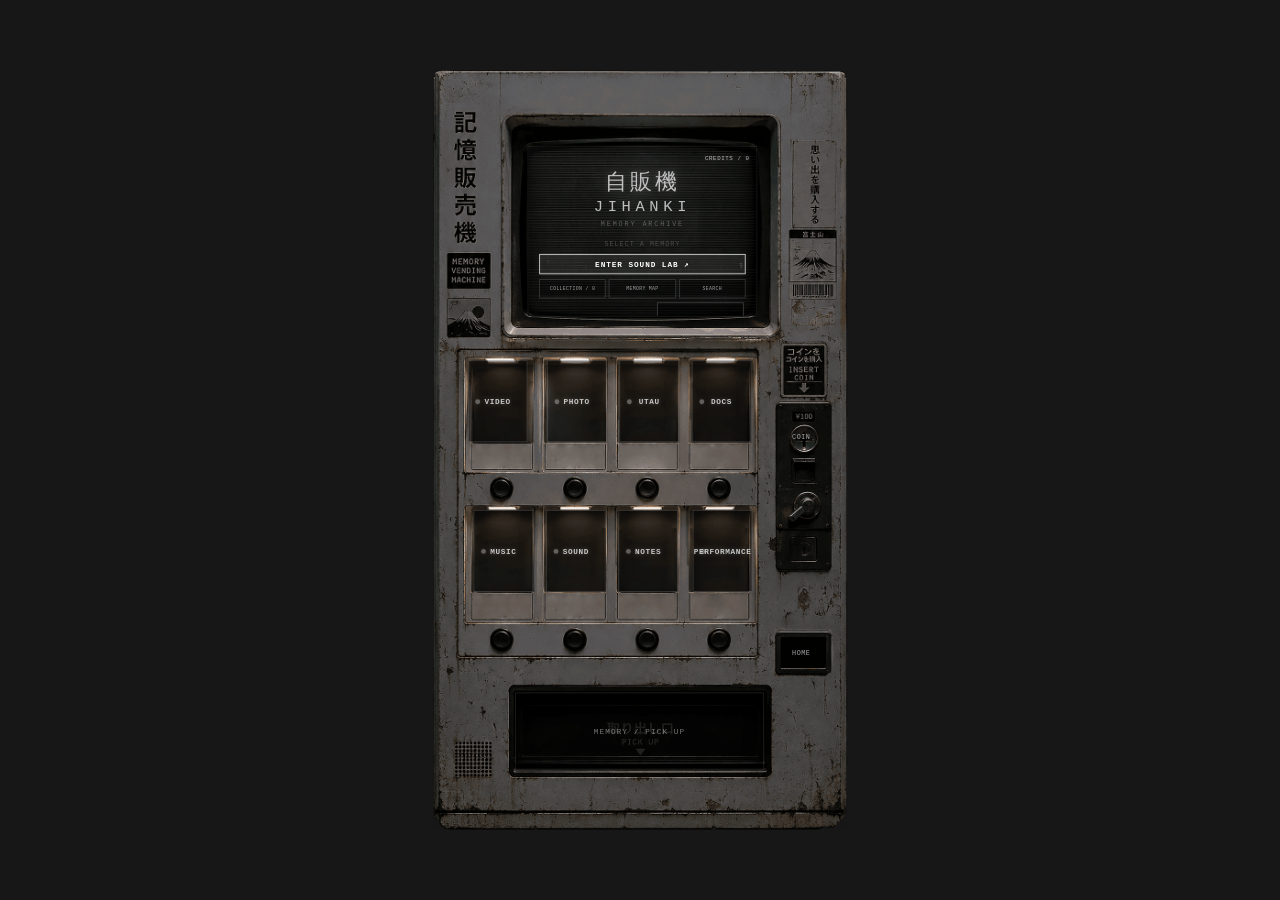
==== commit 829beee0: "Remove stray machine filename from page markup" ====
--- a/index.html
+++ b/index.html
@@ -748,7 +748,7 @@
             font-size: 11px;
             letter-spacing: .08em
         }
-    </style>jihanki_main.png
+    </style>
     <link rel="stylesheet" href="css/archive-system.css">
     <link rel="stylesheet" href="css/jihanki-analog.css">
 </head>
